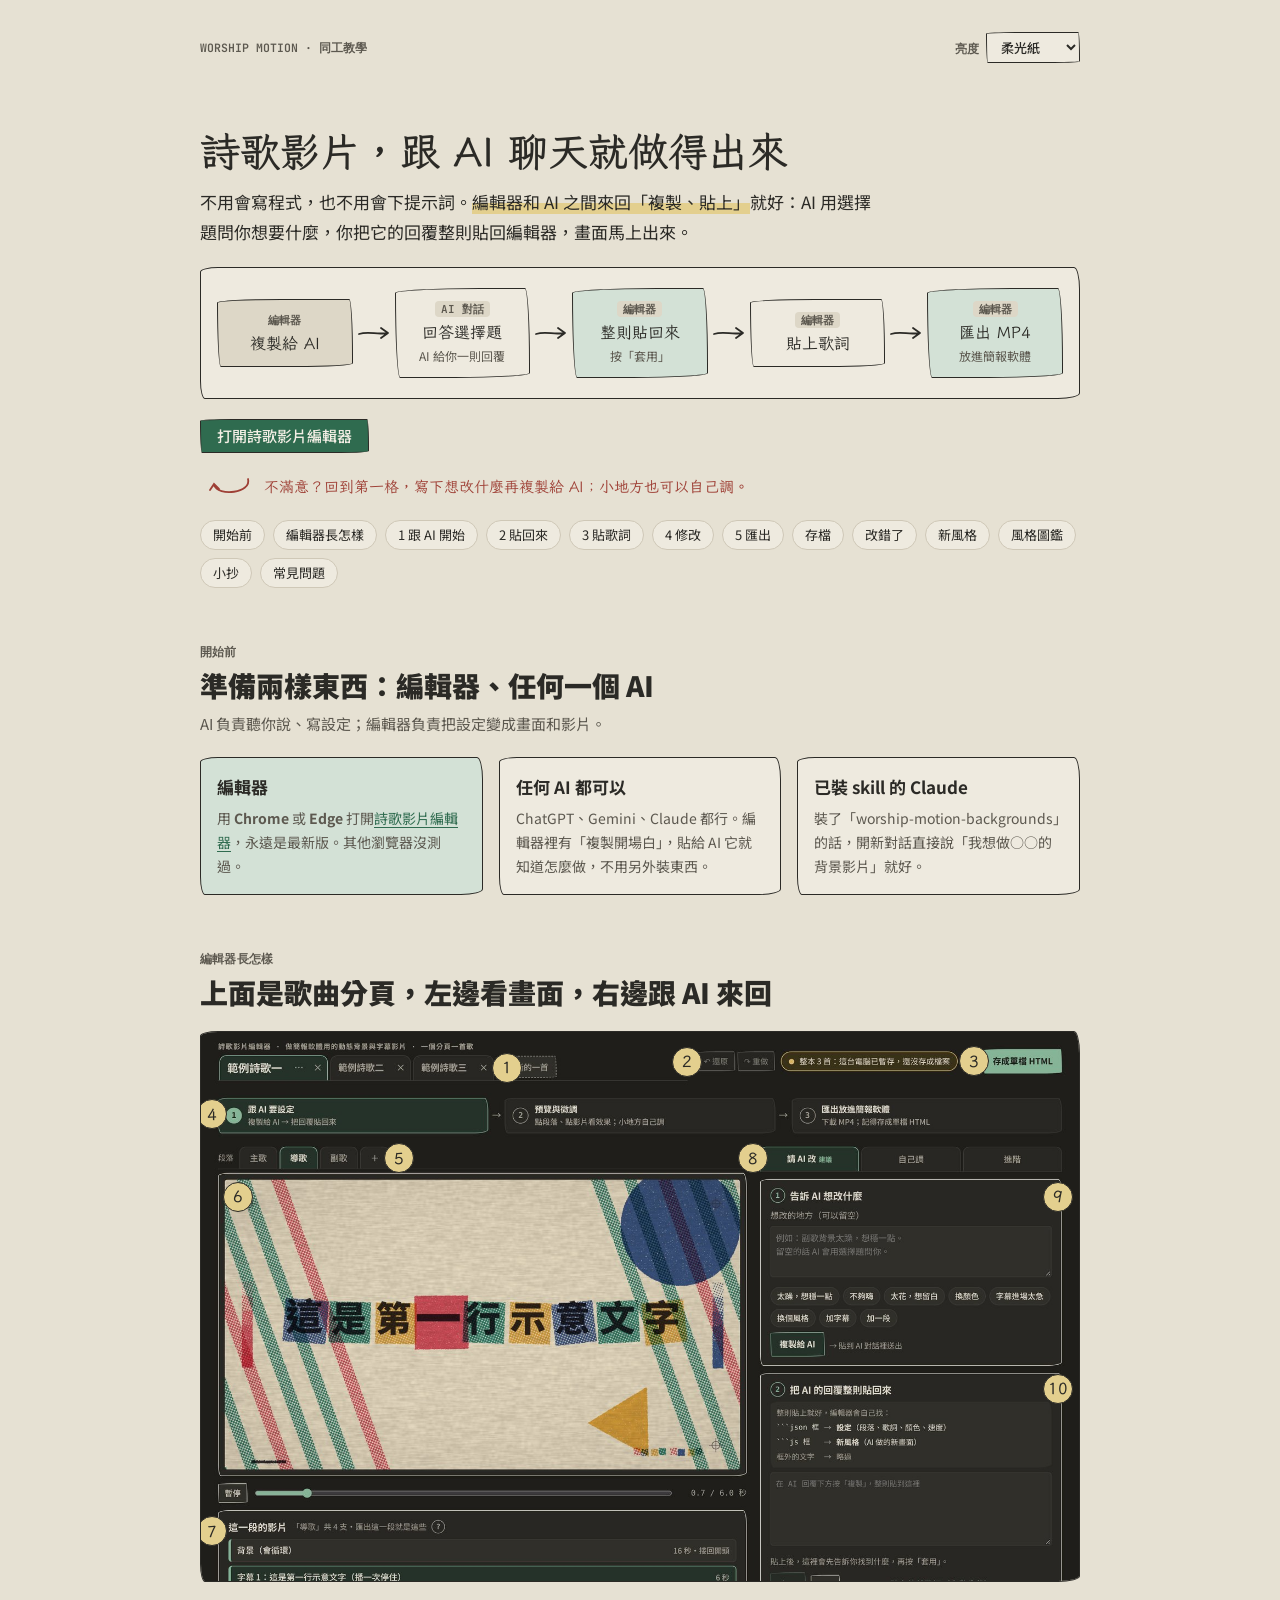
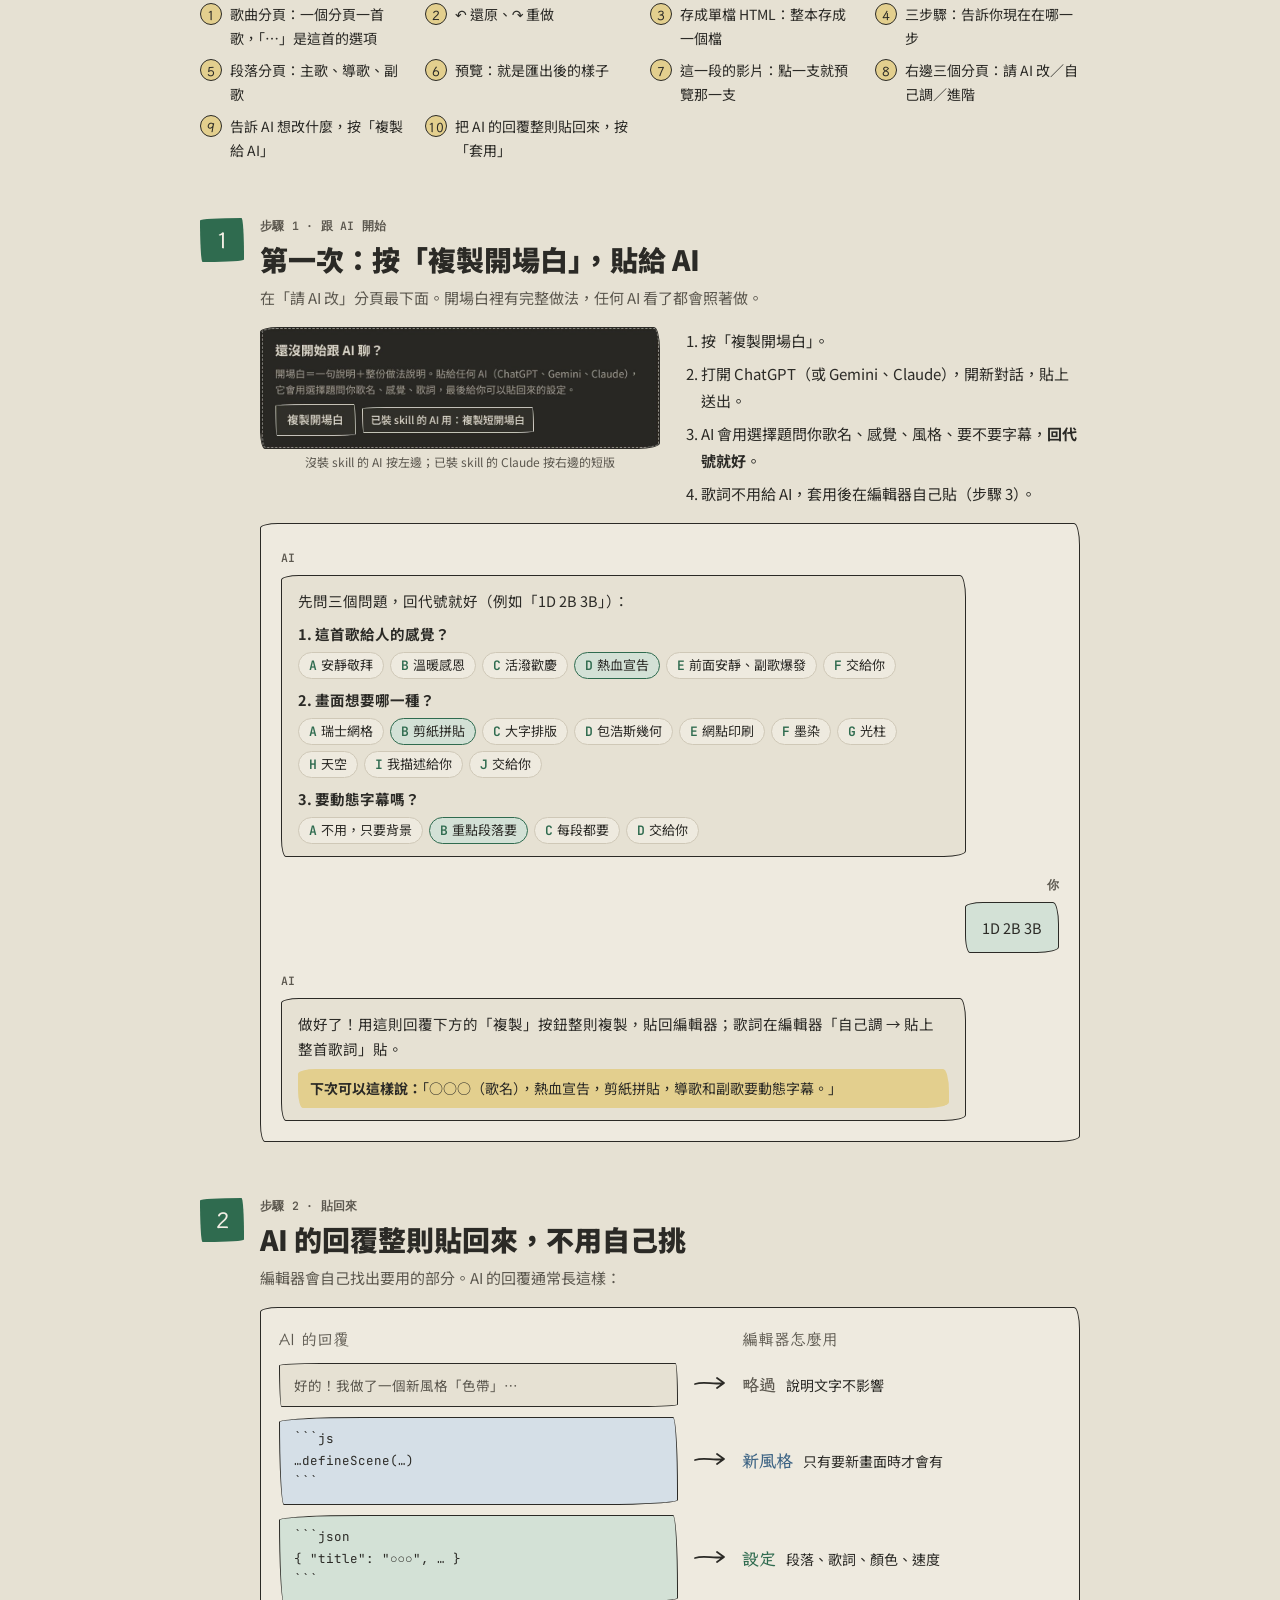
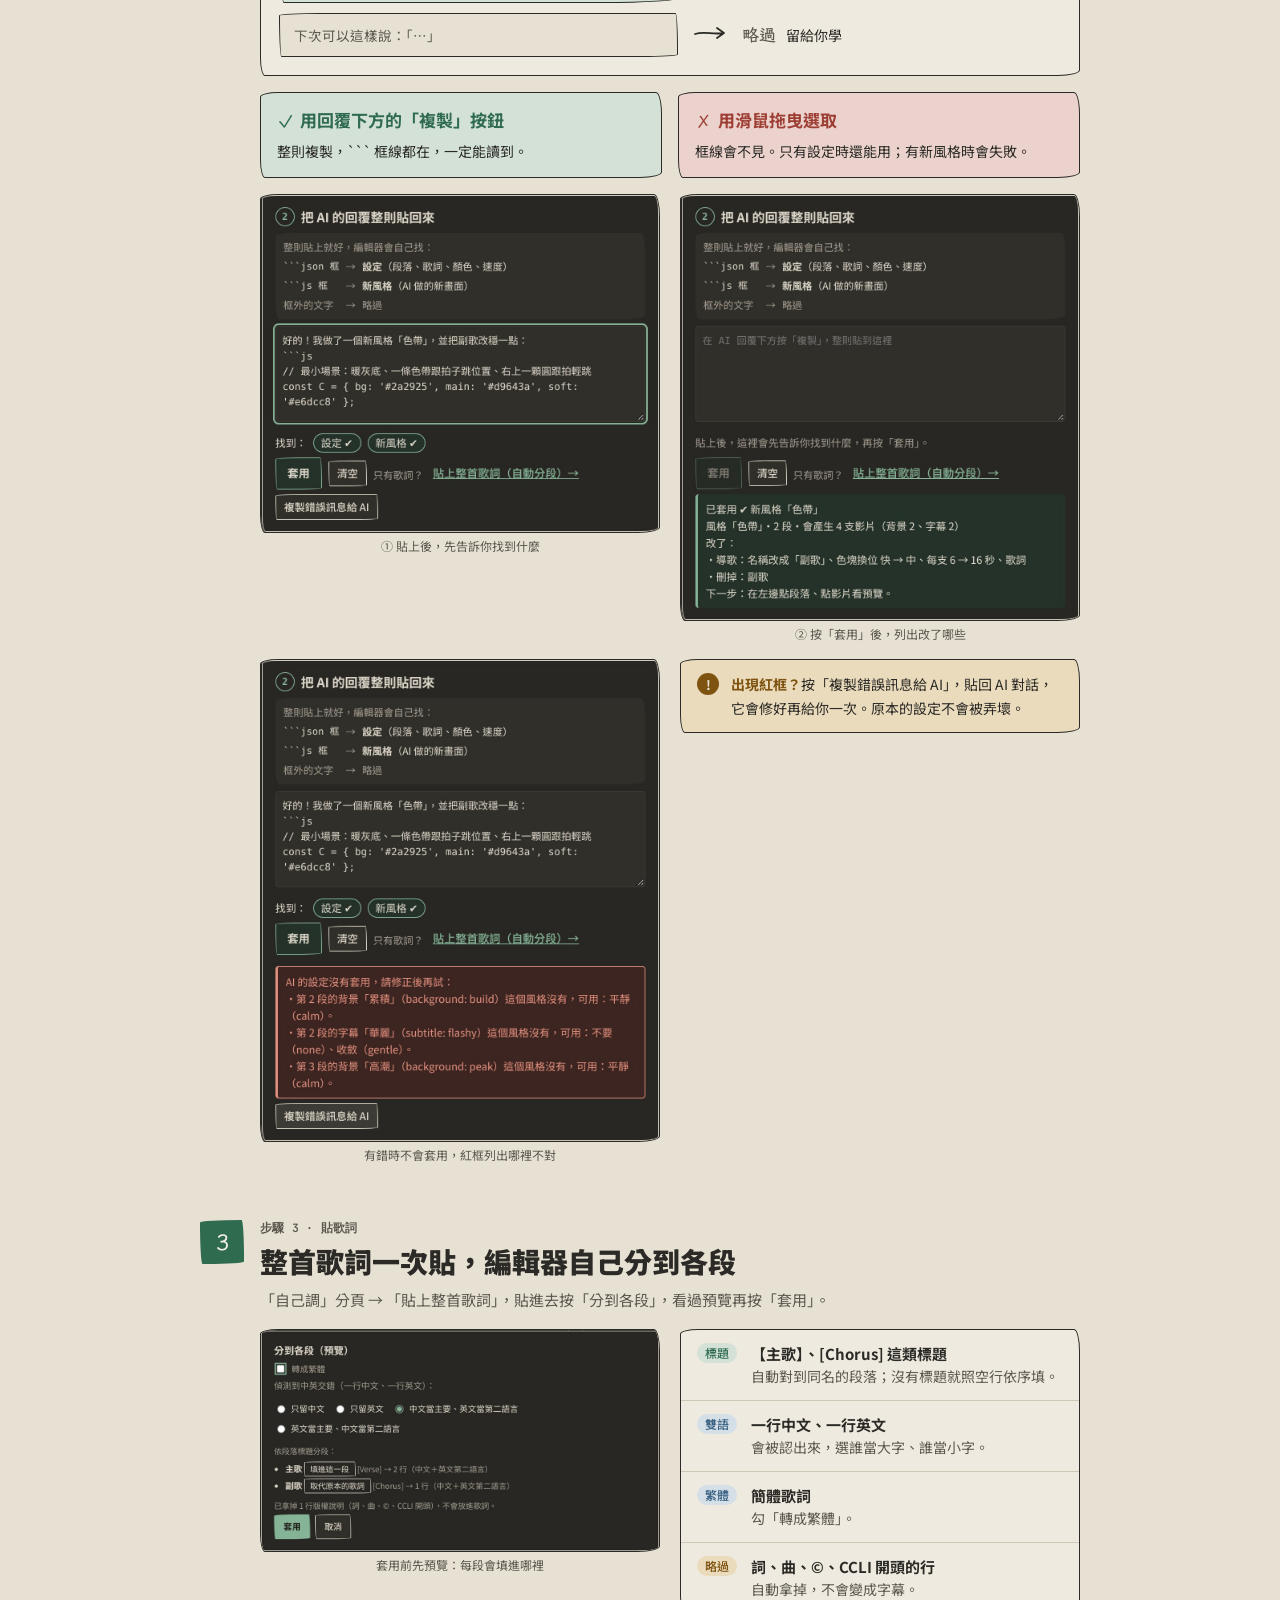
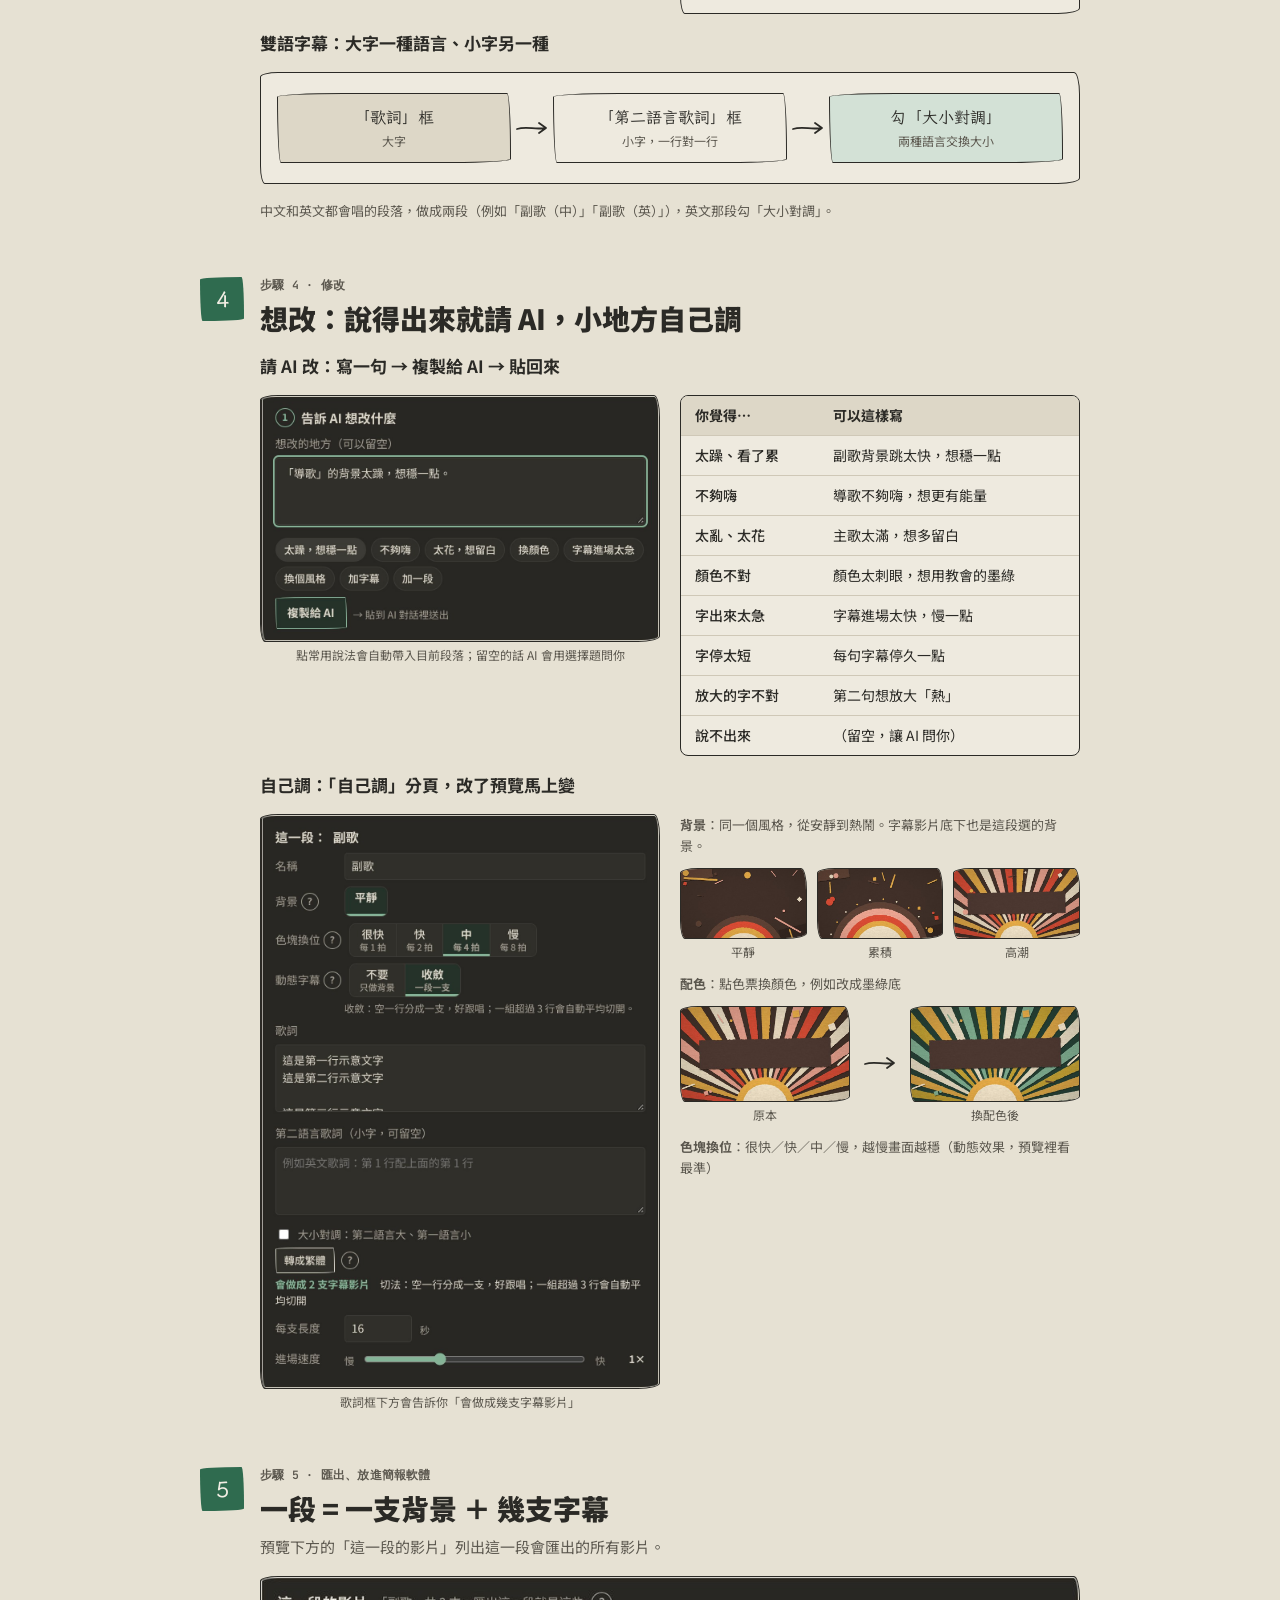
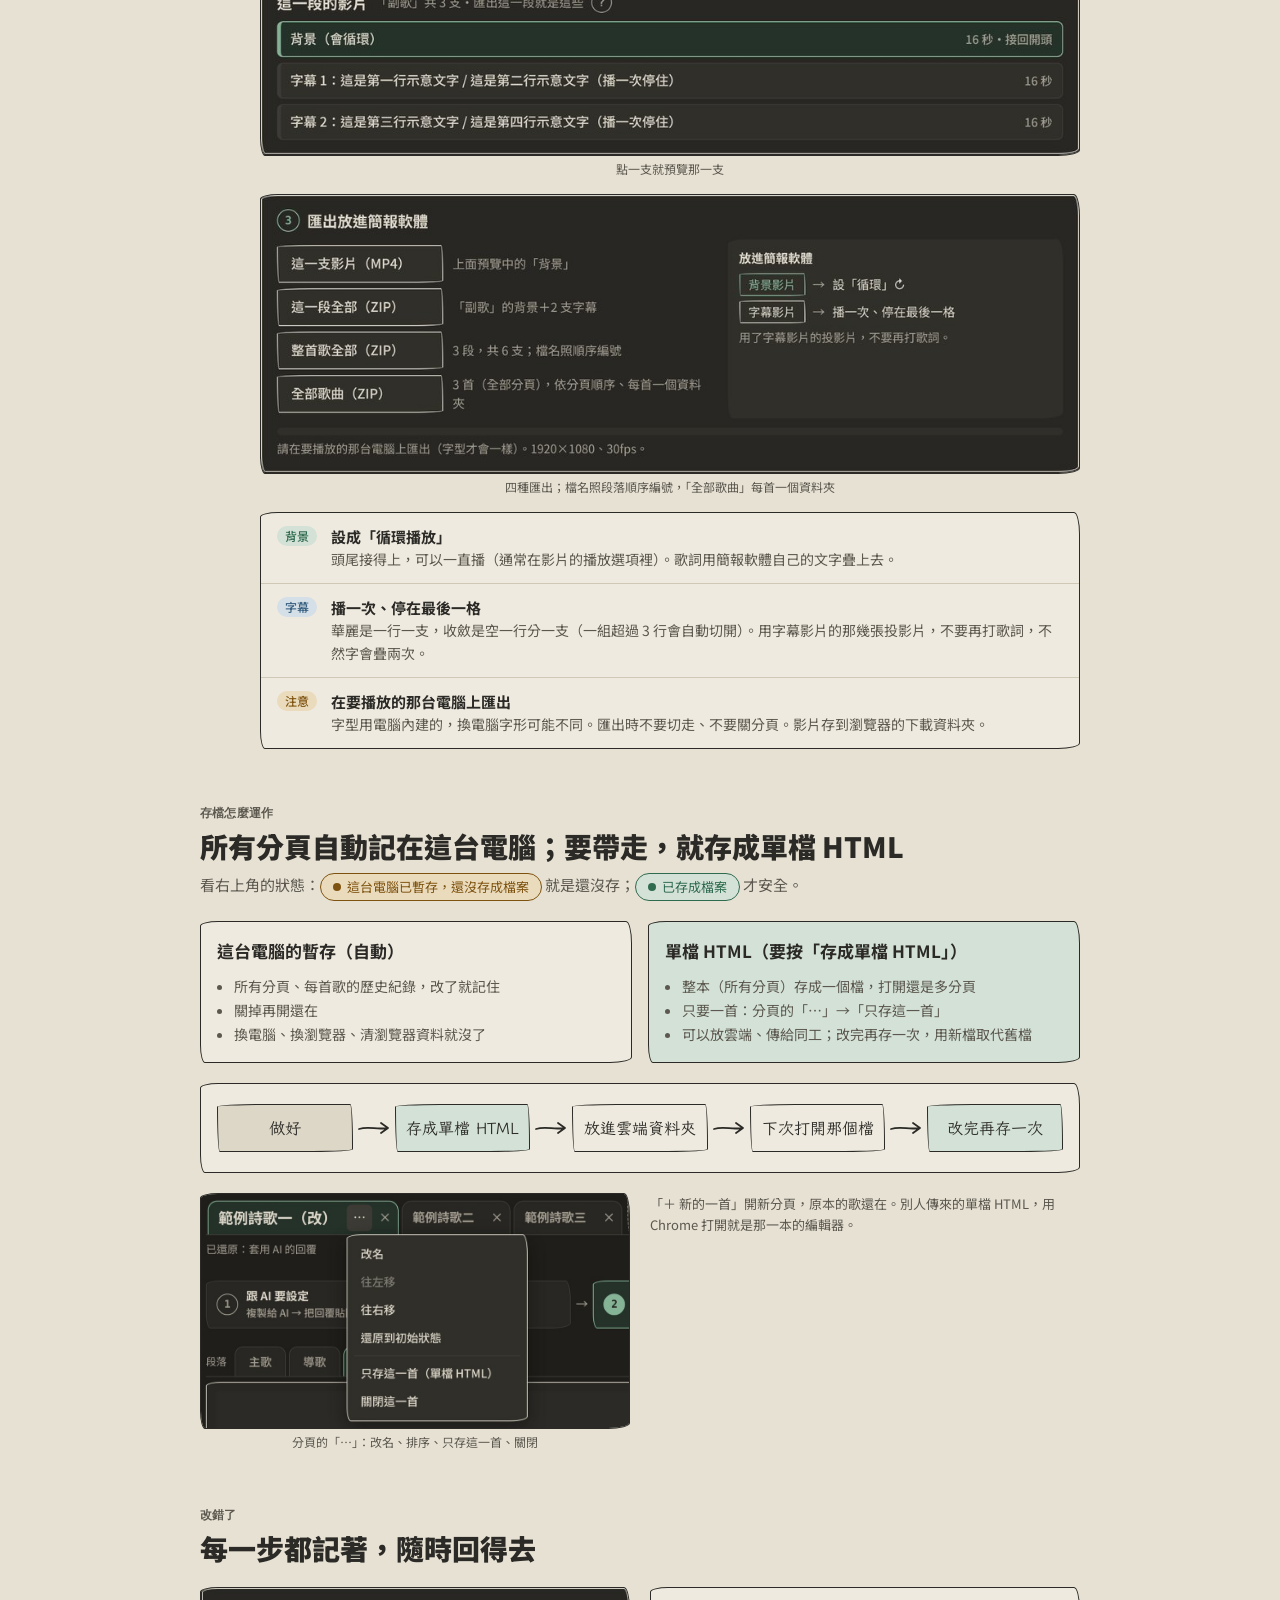
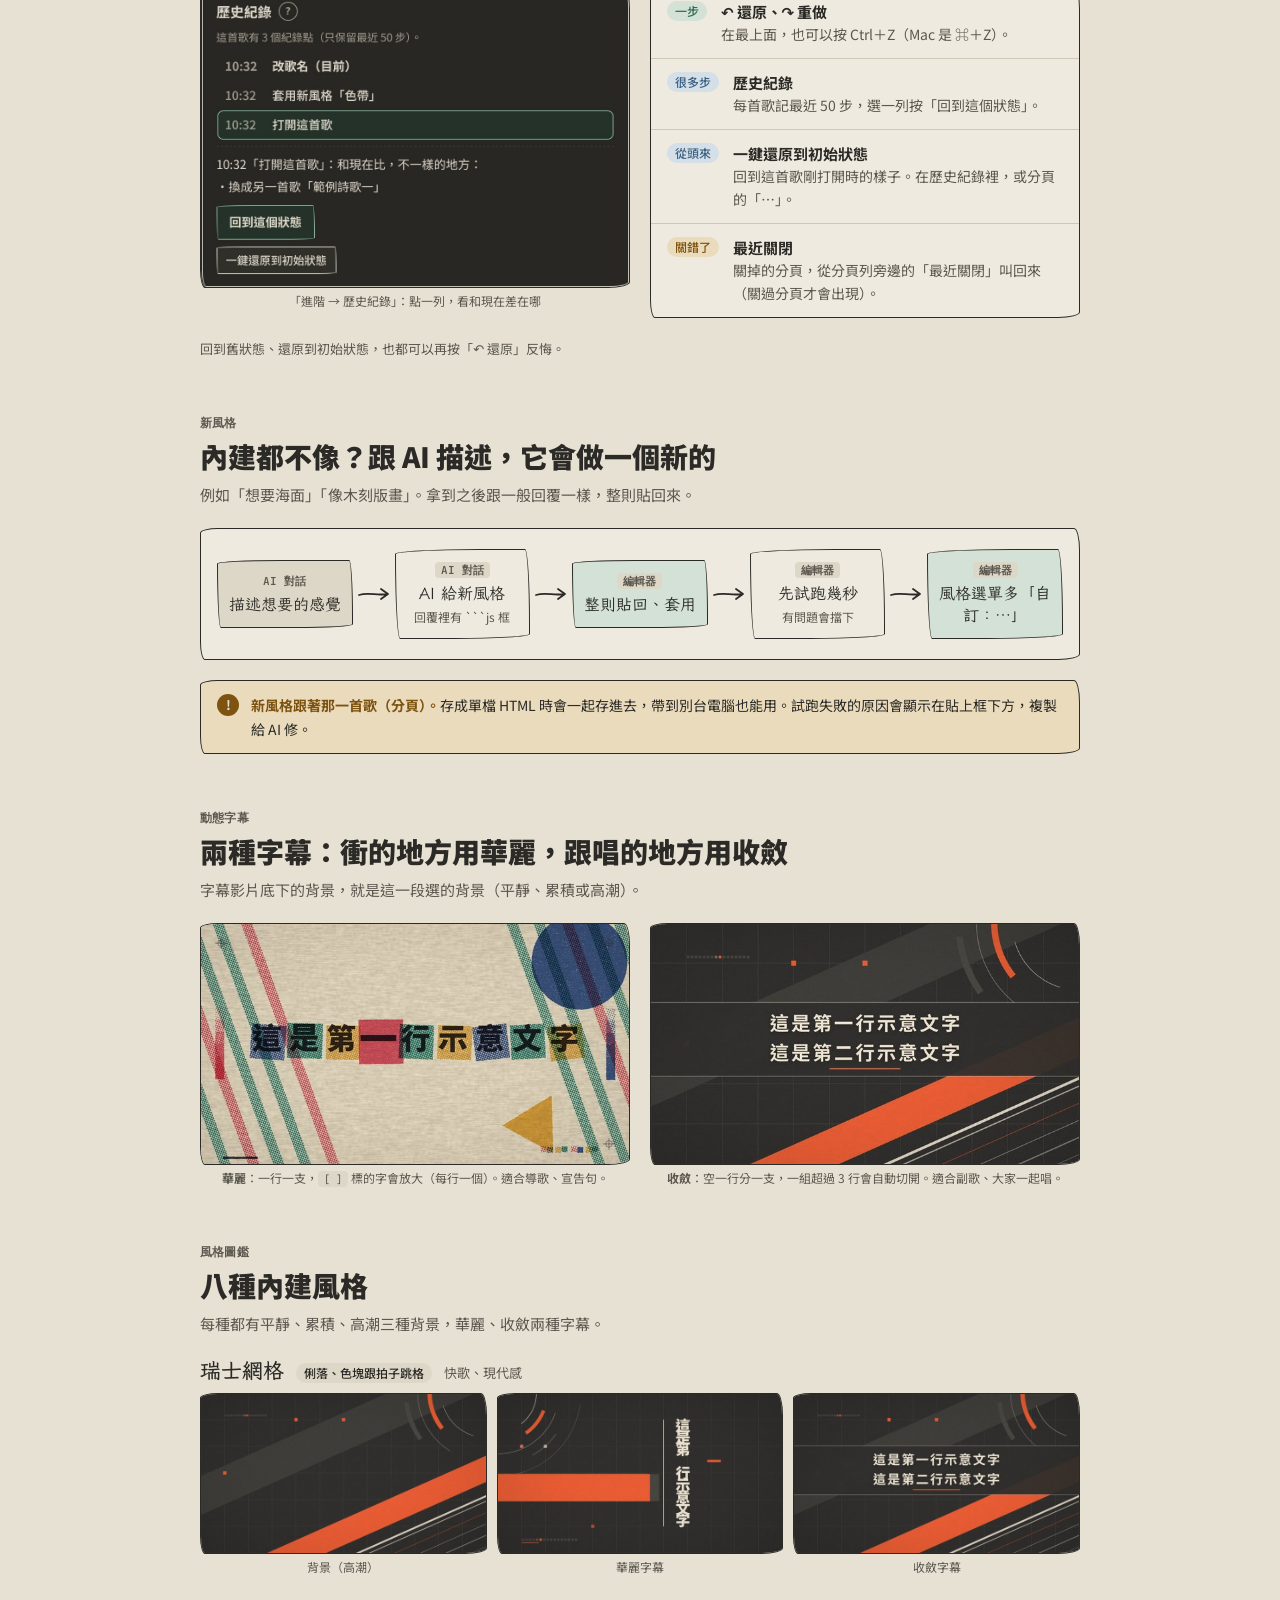
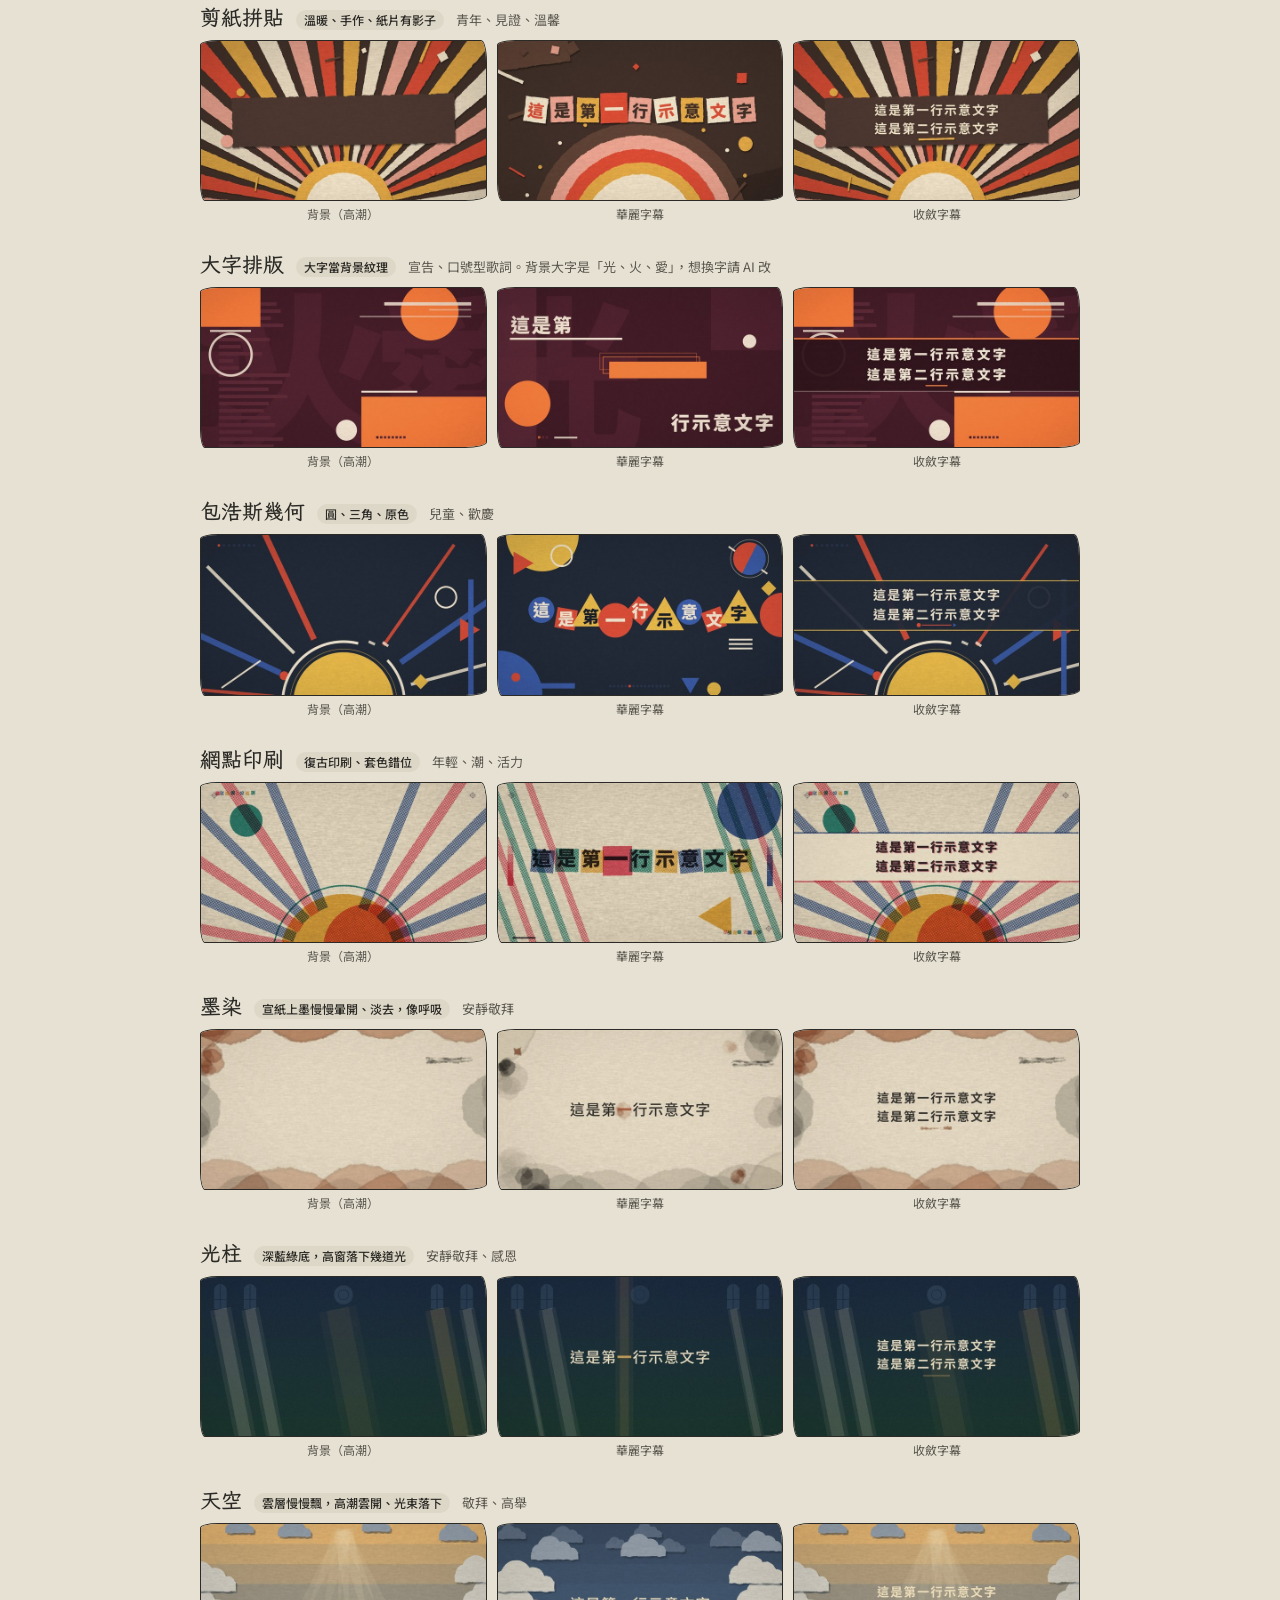
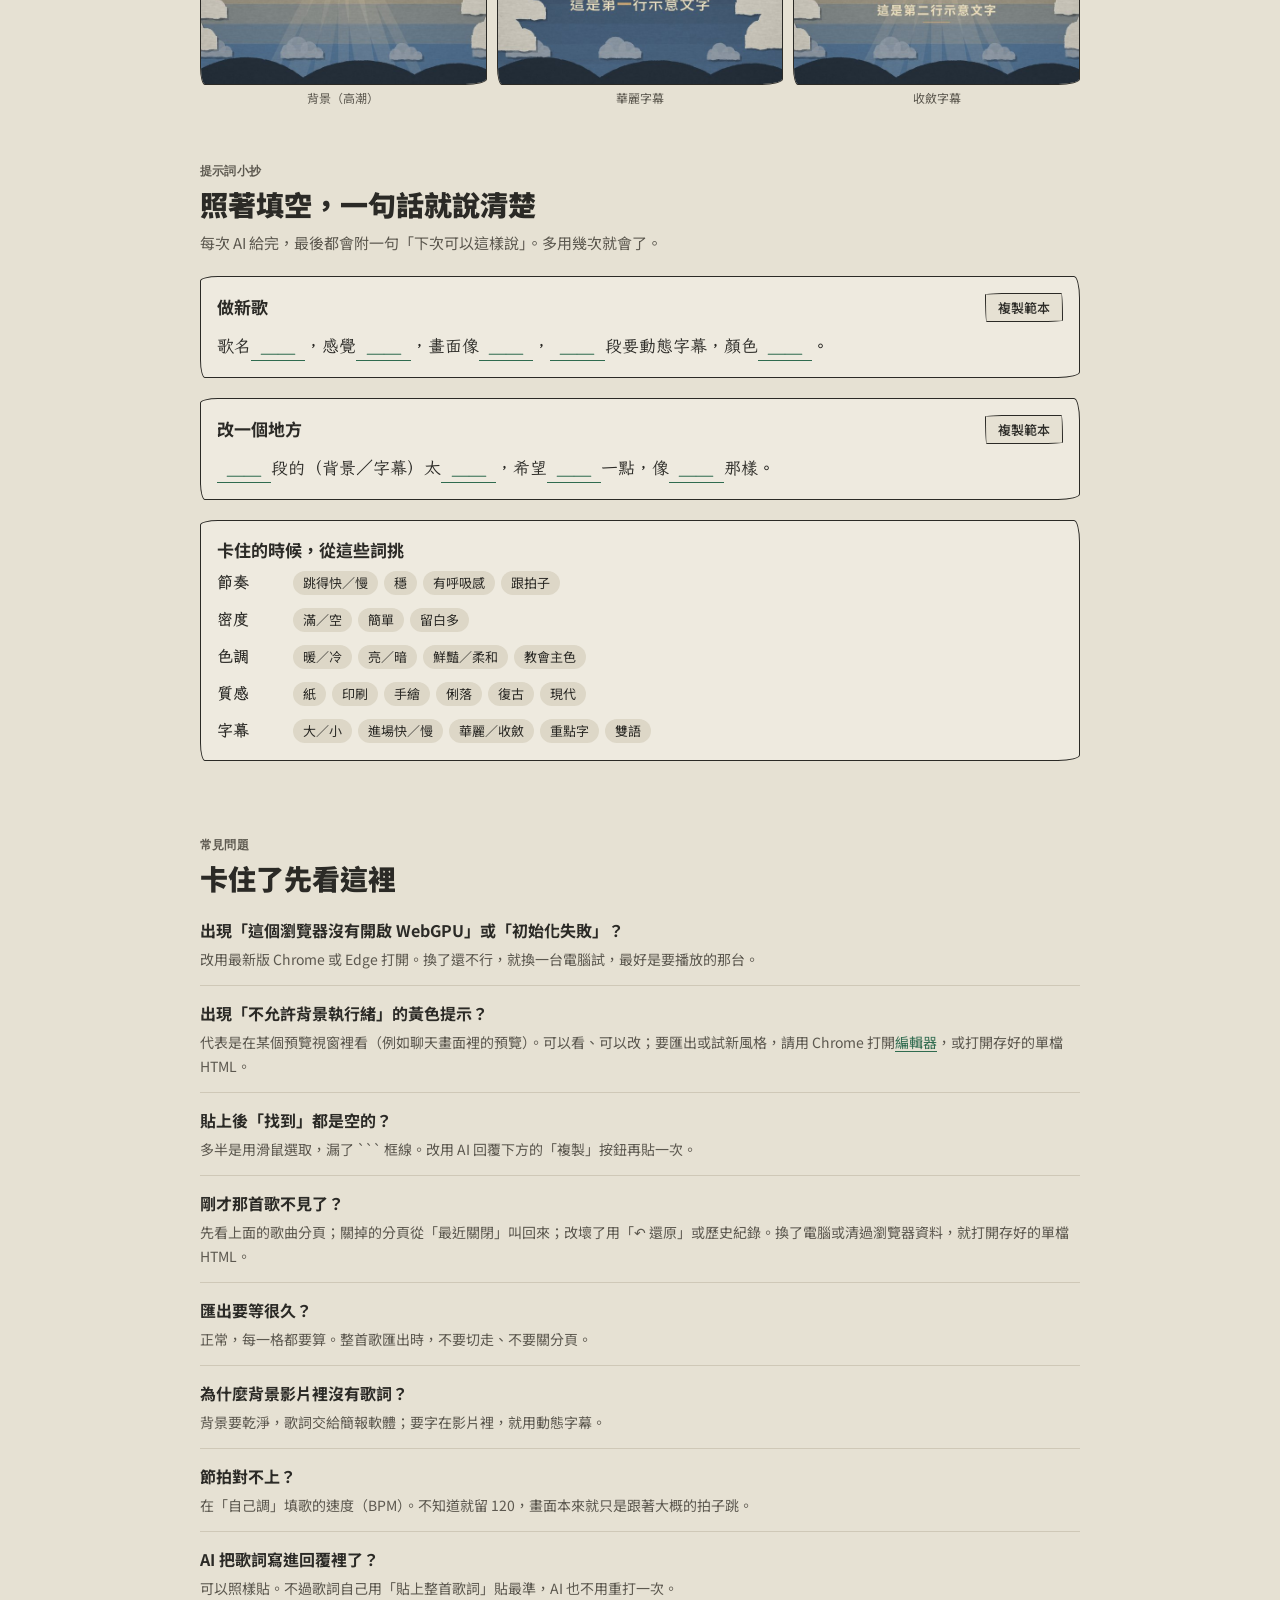
==== guide/index.html @ 7fb5b42f "教學頁搬進 repo（/guide/），對齊目前的編輯器 - 新增：歌曲分頁、貼上整首歌詞與雙語、改錯了（還原、歷史紀錄、初始狀態、最近關閉）、八種風格圖鑑 - 截圖全部用示意文字重拍（tests/s" ====
<!DOCTYPE html>
<html lang="zh-Hant">
<head>
<meta charset="utf-8">
<meta name="viewport" content="width=device-width, initial-scale=1">
<title>詩歌影片教學</title>
<link rel="preconnect" href="https://fonts.googleapis.com">
<link rel="preconnect" href="https://fonts.gstatic.com" crossorigin>
<link href="https://fonts.googleapis.com/css2?family=Noto+Sans+TC:wght@400;500;700;900&family=LXGW+WenKai+TC:wght@400;700&family=JetBrains+Mono:wght@400;600&display=swap" rel="stylesheet">
<script>
  (function () {
    var t = null;
    try { t = localStorage.getItem('nz-theme'); } catch (e) {}
    if (!t) t = matchMedia('(prefers-color-scheme: dark)').matches ? 'night-ink' : 'soft-paper';
    document.documentElement.dataset.nzTheme = t;
  })();
</script>
<link rel="stylesheet" href="style.css">
</head>
<body>
<div class="wrap">

<div class="top">
  <span>WORSHIP MOTION · 同工教學</span>
  <label>亮度
    <select id="theme" aria-label="切換亮度">
      <option value="soft-paper">柔光紙</option>
      <option value="dusk">暮色</option>
      <option value="graphite">石墨</option>
      <option value="night-ink">夜讀暖墨</option>
      <option value="deep-forest">深林</option>
    </select>
  </label>
</div>

<!-- 總覽 -->
<header style="display:grid; gap:20px;">
  <div>
    <h1>詩歌影片，跟 AI 聊天就做得出來</h1>
    <p class="lead">不用會寫程式，也不用會下提示詞。<span class="mark">編輯器和 AI 之間來回「複製、貼上」</span>就好：AI 用選擇題問你想要什麼，你把它的回覆整則貼回編輯器，畫面馬上出來。</p>
  </div>
  <div class="flow wrap2" role="img" aria-label="流程：在編輯器複製給 AI，AI 問你並給回覆，整則貼回編輯器套用，貼上歌詞，匯出放進簡報軟體">
    <div class="node node-start"><span class="where">編輯器</span>複製給 AI</div>
    <svg class="arrow" viewBox="0 0 34 16" aria-hidden="true"><path d="M2 9 C 12 6, 20 10, 30 8 M 24 3 L 31 8 L 24 13"/></svg>
    <div class="node"><span class="where">AI 對話</span>回答選擇題<small>AI 給你一則回覆</small></div>
    <svg class="arrow" viewBox="0 0 34 16" aria-hidden="true"><path d="M2 9 C 12 6, 20 10, 30 8 M 24 3 L 31 8 L 24 13"/></svg>
    <div class="node node-key"><span class="where">編輯器</span>整則貼回來<small>按「套用」</small></div>
    <svg class="arrow" viewBox="0 0 34 16" aria-hidden="true"><path d="M2 9 C 12 6, 20 10, 30 8 M 24 3 L 31 8 L 24 13"/></svg>
    <div class="node"><span class="where">編輯器</span>貼上歌詞</div>
    <svg class="arrow" viewBox="0 0 34 16" aria-hidden="true"><path d="M2 9 C 12 6, 20 10, 30 8 M 24 3 L 31 8 L 24 13"/></svg>
    <div class="node node-end"><span class="where">編輯器</span>匯出 MP4<small>放進簡報軟體</small></div>
  </div>
  <p><a class="btnlike primary" style="text-decoration:none; font-size:15px; padding:6px 16px;" href="../">打開詩歌影片編輯器</a></p>
  <div class="loop"><svg viewBox="0 0 46 24" aria-hidden="true"><path d="M40 4 C 44 18, 10 22, 6 10 M 2 15 L 6 9 L 11 14"/></svg>不滿意？回到第一格，寫下想改什麼再複製給 AI；小地方也可以自己調。</div>
  <nav class="toc" aria-label="目錄">
    <a href="#prepare">開始前</a><a href="#tour">編輯器長怎樣</a><a href="#step1">1 跟 AI 開始</a><a href="#step2">2 貼回來</a><a href="#step3">3 貼歌詞</a><a href="#step4">4 修改</a><a href="#step5">5 匯出</a><a href="#saving">存檔</a><a href="#undo">改錯了</a><a href="#newstyle">新風格</a><a href="#styles">風格圖鑑</a><a href="#cheatsheet">小抄</a><a href="#faq">常見問題</a>
  </nav>
</header>

<!-- 準備 -->
<section id="prepare">
  <div class="sec-head">
    <span class="eyebrow">開始前</span>
    <h2>準備兩樣東西：編輯器、任何一個 AI</h2>
    <p>AI 負責聽你說、寫設定；編輯器負責把設定變成畫面和影片。</p>
  </div>
  <div class="cards">
    <div class="card card-key"><h3>編輯器</h3><p>用 <b>Chrome</b> 或 <b>Edge</b> 打開<a href="../">詩歌影片編輯器</a>，永遠是最新版。其他瀏覽器沒測過。</p></div>
    <div class="card"><h3>任何 AI 都可以</h3><p>ChatGPT、Gemini、Claude 都行。編輯器裡有「複製開場白」，貼給 AI 它就知道怎麼做，不用另外裝東西。</p></div>
    <div class="card"><h3>已裝 skill 的 Claude</h3><p>裝了「worship-motion-backgrounds」的話，開新對話直接說「我想做○○的背景影片」就好。</p></div>
  </div>
</section>

<!-- 編輯器導覽 -->
<section id="tour">
  <div class="sec-head">
    <span class="eyebrow">編輯器長怎樣</span>
    <h2>上面是歌曲分頁，左邊看畫面，右邊跟 AI 來回</h2>
  </div>
  <div class="shot">
    <img src="img/editor.jpg" alt="詩歌影片編輯器：最上面歌曲分頁、還原重做、存檔；左邊段落分頁、預覽、影片清單；右邊請 AI 改、自己調、進階三個分頁">
    <span class="pin" style="left:34.8%; top:6.5%;">1</span>
    <span class="pin" style="left:55.3%; top:5.4%;">2</span>
    <span class="pin" style="left:88.0%; top:5.3%;">3</span>
    <span class="pin" style="left:1.2%; top:15.0%;">4</span>
    <span class="pin" style="left:22.6%; top:23.0%;">5</span>
    <span class="pin" style="left:4.2%; top:30.0%;">6</span>
    <span class="pin" style="left:1.2%; top:91.0%;">7</span>
    <span class="pin" style="left:62.9%; top:23.0%;">8</span>
    <span class="pin" style="left:97.6%; top:30.0%;">9</span>
    <span class="pin" style="left:97.6%; top:65.0%;">10</span>
  </div>
  <div class="legend">
    <div><b>1</b><span>歌曲分頁：一個分頁一首歌，「⋯」是這首的選項</span></div>
    <div><b>2</b><span>↶ 還原、↷ 重做</span></div>
    <div><b>3</b><span>存成單檔 HTML：整本存成一個檔</span></div>
    <div><b>4</b><span>三步驟：告訴你現在在哪一步</span></div>
    <div><b>5</b><span>段落分頁：主歌、導歌、副歌</span></div>
    <div><b>6</b><span>預覽：就是匯出後的樣子</span></div>
    <div><b>7</b><span>這一段的影片：點一支就預覽那一支</span></div>
    <div><b>8</b><span>右邊三個分頁：請 AI 改／自己調／進階</span></div>
    <div><b>9</b><span>告訴 AI 想改什麼，按「複製給 AI」</span></div>
    <div><b>10</b><span>把 AI 的回覆整則貼回來，按「套用」</span></div>
  </div>
</section>

<!-- 步驟 1 -->
<section id="step1">
  <div class="step">
    <div class="num" aria-hidden="true">1</div>
    <div class="step-body">
      <div class="sec-head">
        <span class="eyebrow">步驟 1 · 跟 AI 開始</span>
        <h2>第一次：按「複製開場白」，貼給 AI</h2>
        <p>在「請 AI 改」分頁最下面。開場白裡有完整做法，任何 AI 看了都會照著做。</p>
      </div>
      <div class="two">
        <figure class="plain"><img src="img/open.jpg" alt="編輯器的「還沒開始跟 AI 聊？」卡片，有複製開場白按鈕"><figcaption>沒裝 skill 的 AI 按左邊；已裝 skill 的 Claude 按右邊的短版</figcaption></figure>
        <ol class="plain">
          <li>按「複製開場白」。</li>
          <li>打開 ChatGPT（或 Gemini、Claude），開新對話，貼上送出。</li>
          <li>AI 會用選擇題問你歌名、感覺、風格、要不要字幕，<b>回代號就好</b>。</li>
          <li>歌詞不用給 AI，套用後在編輯器自己貼（步驟 3）。</li>
        </ol>
      </div>
      <div class="chat" aria-label="對話示範">
        <div class="msg ai"><span class="who">AI</span><div class="bubble">
          先問三個問題，回代號就好（例如「1D 2B 3B」）：
          <div class="q"><b>1. 這首歌給人的感覺？</b>
            <div class="opts"><span class="opt"><i>A</i>安靜敬拜</span><span class="opt"><i>B</i>溫暖感恩</span><span class="opt"><i>C</i>活潑歡慶</span><span class="opt pick"><i>D</i>熱血宣告</span><span class="opt"><i>E</i>前面安靜、副歌爆發</span><span class="opt"><i>F</i>交給你</span></div>
          </div>
          <div class="q"><b>2. 畫面想要哪一種？</b>
            <div class="opts"><span class="opt"><i>A</i>瑞士網格</span><span class="opt pick"><i>B</i>剪紙拼貼</span><span class="opt"><i>C</i>大字排版</span><span class="opt"><i>D</i>包浩斯幾何</span><span class="opt"><i>E</i>網點印刷</span><span class="opt"><i>F</i>墨染</span><span class="opt"><i>G</i>光柱</span><span class="opt"><i>H</i>天空</span><span class="opt"><i>I</i>我描述給你</span><span class="opt"><i>J</i>交給你</span></div>
          </div>
          <div class="q"><b>3. 要動態字幕嗎？</b>
            <div class="opts"><span class="opt"><i>A</i>不用，只要背景</span><span class="opt pick"><i>B</i>重點段落要</span><span class="opt"><i>C</i>每段都要</span><span class="opt"><i>D</i>交給你</span></div>
          </div>
        </div></div>
        <div class="msg me"><span class="who">你</span><div class="bubble">1D 2B 3B</div></div>
        <div class="msg ai"><span class="who">AI</span><div class="bubble">做好了！用這則回覆下方的「複製」按鈕整則複製，貼回編輯器；歌詞在編輯器「自己調 → 貼上整首歌詞」貼。
          <div class="tip"><b>下次可以這樣說：</b>「○○○（歌名），熱血宣告，剪紙拼貼，導歌和副歌要動態字幕。」</div>
        </div></div>
      </div>
    </div>
  </div>
</section>

<!-- 步驟 2 -->
<section id="step2">
  <div class="step">
    <div class="num" aria-hidden="true">2</div>
    <div class="step-body">
      <div class="sec-head">
        <span class="eyebrow">步驟 2 · 貼回來</span>
        <h2>AI 的回覆整則貼回來，不用自己挑</h2>
        <p>編輯器會自己找出要用的部分。AI 的回覆通常長這樣：</p>
      </div>
      <div class="anat" role="img" aria-label="AI 回覆的各部分：說明文字略過；js 程式碼框變成新風格；json 程式碼框變成設定；下次可以這樣說略過">
        <span class="anat-head">AI 的回覆</span><span class="anat-head"></span><span class="anat-head">編輯器怎麼用</span>
        <div class="seg seg-text">好的！我做了一個新風格「色帶」…</div>
        <div class="to"><svg viewBox="0 0 34 16" aria-hidden="true"><path d="M2 9 C 12 6, 20 10, 30 8 M 24 3 L 31 8 L 24 13"/></svg></div>
        <div class="res res-skip"><b>略過</b><span>說明文字不影響</span></div>
        <div class="seg seg-js">```js<br>…defineScene(…)<br>```</div>
        <div class="to"><svg viewBox="0 0 34 16" aria-hidden="true"><path d="M2 9 C 12 6, 20 10, 30 8 M 24 3 L 31 8 L 24 13"/></svg></div>
        <div class="res res-js"><b>新風格</b><span>只有要新畫面時才會有</span></div>
        <div class="seg seg-json">```json<br>{ "title": "○○○", … }<br>```</div>
        <div class="to"><svg viewBox="0 0 34 16" aria-hidden="true"><path d="M2 9 C 12 6, 20 10, 30 8 M 24 3 L 31 8 L 24 13"/></svg></div>
        <div class="res res-json"><b>設定</b><span>段落、歌詞、顏色、速度</span></div>
        <div class="seg seg-text">下次可以這樣說：「…」</div>
        <div class="to"><svg viewBox="0 0 34 16" aria-hidden="true"><path d="M2 9 C 12 6, 20 10, 30 8 M 24 3 L 31 8 L 24 13"/></svg></div>
        <div class="res res-skip"><b>略過</b><span>留給你學</span></div>
      </div>
      <div class="dodont">
        <div class="do"><h3><span class="mark-ok">✓</span>用回覆下方的「複製」按鈕</h3><span>整則複製，``` 框線都在，一定能讀到。</span></div>
        <div class="dont"><h3><span class="mark-no">✗</span>用滑鼠拖曳選取</h3><span>框線會不見。只有設定時還能用；有新風格時會失敗。</span></div>
      </div>
      <div class="two">
        <figure class="plain"><img src="img/paste_detect.jpg" alt="貼上後顯示「找到：設定 ✔ 新風格 ✔」"><figcaption>① 貼上後，先告訴你找到什麼</figcaption></figure>
        <figure class="plain"><img src="img/paste_applied.jpg" alt="按套用後列出改了哪些"><figcaption>② 按「套用」後，列出改了哪些</figcaption></figure>
      </div>
      <div class="two">
        <figure class="plain"><img src="img/paste_error.jpg" alt="有錯時，紅框列出哪一段哪一欄不對，下面有「複製錯誤訊息給 AI」"><figcaption>有錯時不會套用，紅框列出哪裡不對</figcaption></figure>
        <div class="callout"><span class="callout-icon">!</span><div><b>出現紅框？</b>按「複製錯誤訊息給 AI」，貼回 AI 對話，它會修好再給你一次。原本的設定不會被弄壞。</div></div>
      </div>
    </div>
  </div>
</section>

<!-- 步驟 3 -->
<section id="step3">
  <div class="step">
    <div class="num" aria-hidden="true">3</div>
    <div class="step-body">
      <div class="sec-head">
        <span class="eyebrow">步驟 3 · 貼歌詞</span>
        <h2>整首歌詞一次貼，編輯器自己分到各段</h2>
        <p>「自己調」分頁 → 「貼上整首歌詞」，貼進去按「分到各段」，看過預覽再按「套用」。</p>
      </div>
      <div class="two">
        <figure class="plain"><img src="img/lyrics.jpg" alt="分到各段的預覽：轉成繁體、中英交錯怎麼放、每段填進哪裡、拿掉版權行"><figcaption>套用前先預覽：每段會填進哪裡</figcaption></figure>
        <div class="list">
          <div class="row"><span class="badge badge-ok">標題</span><div><b>【主歌】、[Chorus] 這類標題</b><span class="muted">自動對到同名的段落；沒有標題就照空行依序填。</span></div></div>
          <div class="row"><span class="badge badge-info">雙語</span><div><b>一行中文、一行英文</b><span class="muted">會被認出來，選誰當大字、誰當小字。</span></div></div>
          <div class="row"><span class="badge badge-info">繁體</span><div><b>簡體歌詞</b><span class="muted">勾「轉成繁體」。</span></div></div>
          <div class="row"><span class="badge badge-warn">略過</span><div><b>詞、曲、©、CCLI 開頭的行</b><span class="muted">自動拿掉，不會變成字幕。</span></div></div>
        </div>
      </div>
      <h3>雙語字幕：大字一種語言、小字另一種</h3>
      <div class="flow" role="img" aria-label="雙語：歌詞框放大字，第二語言歌詞放小字，勾大小對調就交換">
        <div class="node node-start">「歌詞」框<small>大字</small></div><svg class="arrow" viewBox="0 0 34 16" aria-hidden="true"><path d="M2 9 C 12 6, 20 10, 30 8 M 24 3 L 31 8 L 24 13"/></svg>
        <div class="node">「第二語言歌詞」框<small>小字，一行對一行</small></div><svg class="arrow" viewBox="0 0 34 16" aria-hidden="true"><path d="M2 9 C 12 6, 20 10, 30 8 M 24 3 L 31 8 L 24 13"/></svg>
        <div class="node node-key">勾「大小對調」<small>兩種語言交換大小</small></div>
      </div>
      <p class="small muted">中文和英文都會唱的段落，做成兩段（例如「副歌（中）」「副歌（英）」），英文那段勾「大小對調」。</p>
    </div>
  </div>
</section>

<!-- 步驟 4 -->
<section id="step4">
  <div class="step">
    <div class="num" aria-hidden="true">4</div>
    <div class="step-body">
      <div class="sec-head">
        <span class="eyebrow">步驟 4 · 修改</span>
        <h2>想改：說得出來就請 AI，小地方自己調</h2>
      </div>
      <h3>請 AI 改：寫一句 → 複製給 AI → 貼回來</h3>
      <div class="two">
        <figure class="plain"><img src="img/ask.jpg" alt="「告訴 AI 想改什麼」卡片：輸入框、常用說法按鈕、複製給 AI"><figcaption>點常用說法會自動帶入目前段落；留空的話 AI 會用選擇題問你</figcaption></figure>
        <div class="tablebox">
          <table>
            <thead><tr><th>你覺得…</th><th>可以這樣寫</th></tr></thead>
            <tbody>
              <tr><td>太躁、看了累</td><td>副歌背景跳太快，想穩一點</td></tr>
              <tr><td>不夠嗨</td><td>導歌不夠嗨，想更有能量</td></tr>
              <tr><td>太亂、太花</td><td>主歌太滿，想多留白</td></tr>
              <tr><td>顏色不對</td><td>顏色太刺眼，想用教會的墨綠</td></tr>
              <tr><td>字出來太急</td><td>字幕進場太快，慢一點</td></tr>
              <tr><td>字停太短</td><td>每句字幕停久一點</td></tr>
              <tr><td>放大的字不對</td><td>第二句想放大「熱」</td></tr>
              <tr><td>說不出來</td><td>（留空，讓 AI 問你）</td></tr>
            </tbody>
          </table>
        </div>
      </div>
      <h3>自己調：「自己調」分頁，改了預覽馬上變</h3>
      <div class="two">
        <figure class="plain"><img src="img/self_section.jpg" alt="「自己調」分頁的「這一段」：背景、色塊換位、動態字幕、歌詞、第二語言歌詞、每支長度、進場速度"><figcaption>歌詞框下方會告訴你「會做成幾支字幕影片」</figcaption></figure>
        <div style="display:grid; gap:12px;">
          <p class="small muted"><b>背景</b>：同一個風格，從安靜到熱鬧。字幕影片底下也是這段選的背景。</p>
          <div class="strip">
            <figure><img src="img/bg_calm.jpg" alt="平靜"><figcaption>平靜</figcaption></figure>
            <figure><img src="img/bg_build.jpg" alt="累積"><figcaption>累積</figcaption></figure>
            <figure><img src="img/bg_peak.jpg" alt="高潮"><figcaption>高潮</figcaption></figure>
          </div>
          <p class="small muted"><b>配色</b>：點色票換顏色，例如改成墨綠底</p>
          <div class="ba">
            <figure><img src="img/pal_before.jpg" alt="剪紙拼貼原本配色"><figcaption>原本</figcaption></figure>
            <div class="to"><svg viewBox="0 0 34 16" aria-hidden="true"><path d="M2 9 C 12 6, 20 10, 30 8 M 24 3 L 31 8 L 24 13"/></svg></div>
            <figure><img src="img/pal_after.jpg" alt="剪紙拼貼換成墨綠底"><figcaption>換配色後</figcaption></figure>
          </div>
          <p class="small muted"><b>色塊換位</b>：很快／快／中／慢，越慢畫面越穩（動態效果，預覽裡看最準）</p>
        </div>
      </div>
    </div>
  </div>
</section>

<!-- 步驟 5 -->
<section id="step5">
  <div class="step">
    <div class="num" aria-hidden="true">5</div>
    <div class="step-body">
      <div class="sec-head">
        <span class="eyebrow">步驟 5 · 匯出、放進簡報軟體</span>
        <h2>一段 = 一支背景 ＋ 幾支字幕</h2>
        <p>預覽下方的「這一段的影片」列出這一段會匯出的所有影片。</p>
      </div>
      <figure class="plain"><img src="img/clips.jpg" alt="這一段的影片：背景（會循環）、字幕 1、字幕 2…（播一次停住）"><figcaption>點一支就預覽那一支</figcaption></figure>
      <figure class="plain"><img src="img/export.jpg" alt="匯出區：這一支影片、這一段全部、整首歌全部、全部歌曲"><figcaption>四種匯出；檔名照段落順序編號，「全部歌曲」每首一個資料夾</figcaption></figure>
      <div class="list">
        <div class="row"><span class="badge badge-ok">背景</span><div><b>設成「循環播放」</b><span class="muted">頭尾接得上，可以一直播（通常在影片的播放選項裡）。歌詞用簡報軟體自己的文字疊上去。</span></div></div>
        <div class="row"><span class="badge badge-info">字幕</span><div><b>播一次、停在最後一格</b><span class="muted">華麗是一行一支，收斂是空一行分一支（一組超過 3 行會自動切開）。用字幕影片的那幾張投影片，不要再打歌詞，不然字會疊兩次。</span></div></div>
        <div class="row"><span class="badge badge-warn">注意</span><div><b>在要播放的那台電腦上匯出</b><span class="muted">字型用電腦內建的，換電腦字形可能不同。匯出時不要切走、不要關分頁。影片存到瀏覽器的下載資料夾。</span></div></div>
      </div>
    </div>
  </div>
</section>

<!-- 存檔 -->
<section id="saving">
  <div class="sec-head">
    <span class="eyebrow">存檔怎麼運作</span>
    <h2>所有分頁自動記在這台電腦；要帶走，就存成單檔 HTML</h2>
    <p>看右上角的狀態：<span class="chipstate chip-warn">這台電腦已暫存，還沒存成檔案</span> 就是還沒存；<span class="chipstate chip-ok">已存成檔案</span> 才安全。</p>
  </div>
  <div class="save">
    <div class="card"><h3>這台電腦的暫存（自動）</h3><ul><li>所有分頁、每首歌的歷史紀錄，改了就記住</li><li>關掉再開還在</li><li>換電腦、換瀏覽器、清瀏覽器資料就沒了</li></ul></div>
    <div class="card card-key"><h3>單檔 HTML（要按「存成單檔 HTML」）</h3><ul><li>整本（所有分頁）存成一個檔，打開還是多分頁</li><li>只要一首：分頁的「⋯」→「只存這一首」</li><li>可以放雲端、傳給同工；改完再存一次，用新檔取代舊檔</li></ul></div>
  </div>
  <div class="flow wrap2" role="img" aria-label="存檔流程：做好，存成單檔 HTML，放進雲端資料夾，下次打開那個檔案，改完再存一次">
    <div class="node node-start">做好</div><svg class="arrow" viewBox="0 0 34 16" aria-hidden="true"><path d="M2 9 C 12 6, 20 10, 30 8 M 24 3 L 31 8 L 24 13"/></svg>
    <div class="node node-key">存成單檔 HTML</div><svg class="arrow" viewBox="0 0 34 16" aria-hidden="true"><path d="M2 9 C 12 6, 20 10, 30 8 M 24 3 L 31 8 L 24 13"/></svg>
    <div class="node">放進雲端資料夾</div><svg class="arrow" viewBox="0 0 34 16" aria-hidden="true"><path d="M2 9 C 12 6, 20 10, 30 8 M 24 3 L 31 8 L 24 13"/></svg>
    <div class="node">下次打開那個檔</div><svg class="arrow" viewBox="0 0 34 16" aria-hidden="true"><path d="M2 9 C 12 6, 20 10, 30 8 M 24 3 L 31 8 L 24 13"/></svg>
    <div class="node node-end">改完再存一次</div>
  </div>
  <div class="two">
    <figure class="plain"><img src="img/songmenu.jpg" alt="分頁的「⋯」選單：改名、往左移、往右移、還原到初始狀態、只存這一首、關閉這一首"><figcaption>分頁的「⋯」：改名、排序、只存這一首、關閉</figcaption></figure>
    <p class="small muted">「＋ 新的一首」開新分頁，原本的歌還在。別人傳來的單檔 HTML，用 Chrome 打開就是那一本的編輯器。</p>
  </div>
</section>

<!-- 改錯了 -->
<section id="undo">
  <div class="sec-head">
    <span class="eyebrow">改錯了</span>
    <h2>每一步都記著，隨時回得去</h2>
  </div>
  <div class="two">
    <figure class="plain"><img src="img/history.jpg" alt="歷史紀錄：每一步一列，點一列看和現在差在哪裡，再按回到這個狀態；下方有一鍵還原到初始狀態"><figcaption>「進階 → 歷史紀錄」：點一列，看和現在差在哪</figcaption></figure>
    <div class="list">
      <div class="row"><span class="badge badge-ok">一步</span><div><b>↶ 還原、↷ 重做</b><span class="muted">在最上面，也可以按 Ctrl＋Z（Mac 是 ⌘＋Z）。</span></div></div>
      <div class="row"><span class="badge badge-info">很多步</span><div><b>歷史紀錄</b><span class="muted">每首歌記最近 50 步，選一列按「回到這個狀態」。</span></div></div>
      <div class="row"><span class="badge badge-info">從頭來</span><div><b>一鍵還原到初始狀態</b><span class="muted">回到這首歌剛打開時的樣子。在歷史紀錄裡，或分頁的「⋯」。</span></div></div>
      <div class="row"><span class="badge badge-warn">關錯了</span><div><b>最近關閉</b><span class="muted">關掉的分頁，從分頁列旁邊的「最近關閉」叫回來（關過分頁才會出現）。</span></div></div>
    </div>
  </div>
  <p class="small muted">回到舊狀態、還原到初始狀態，也都可以再按「↶ 還原」反悔。</p>
</section>

<!-- 新風格 -->
<section id="newstyle">
  <div class="sec-head">
    <span class="eyebrow">新風格</span>
    <h2>內建都不像？跟 AI 描述，它會做一個新的</h2>
    <p>例如「想要海面」「像木刻版畫」。拿到之後跟一般回覆一樣，整則貼回來。</p>
  </div>
  <div class="flow wrap2" role="img" aria-label="新風格流程：描述感覺，AI 給新風格，整則貼回套用，編輯器試跑，風格選單出現自訂">
    <div class="node node-start"><span class="where">AI 對話</span>描述想要的感覺</div><svg class="arrow" viewBox="0 0 34 16" aria-hidden="true"><path d="M2 9 C 12 6, 20 10, 30 8 M 24 3 L 31 8 L 24 13"/></svg>
    <div class="node"><span class="where">AI 對話</span>AI 給新風格<small>回覆裡有 ```js 框</small></div><svg class="arrow" viewBox="0 0 34 16" aria-hidden="true"><path d="M2 9 C 12 6, 20 10, 30 8 M 24 3 L 31 8 L 24 13"/></svg>
    <div class="node node-key"><span class="where">編輯器</span>整則貼回、套用</div><svg class="arrow" viewBox="0 0 34 16" aria-hidden="true"><path d="M2 9 C 12 6, 20 10, 30 8 M 24 3 L 31 8 L 24 13"/></svg>
    <div class="node"><span class="where">編輯器</span>先試跑幾秒<small>有問題會擋下</small></div><svg class="arrow" viewBox="0 0 34 16" aria-hidden="true"><path d="M2 9 C 12 6, 20 10, 30 8 M 24 3 L 31 8 L 24 13"/></svg>
    <div class="node node-end"><span class="where">編輯器</span>風格選單多「自訂：…」</div>
  </div>
  <div class="callout"><span class="callout-icon">!</span><div><b>新風格跟著那一首歌（分頁）。</b>存成單檔 HTML 時會一起存進去，帶到別台電腦也能用。試跑失敗的原因會顯示在貼上框下方，複製給 AI 修。</div></div>
</section>

<!-- 字幕兩種 -->
<section id="subtitles">
  <div class="sec-head">
    <span class="eyebrow">動態字幕</span>
    <h2>兩種字幕：衝的地方用華麗，跟唱的地方用收斂</h2>
    <p>字幕影片底下的背景，就是這一段選的背景（平靜、累積或高潮）。</p>
  </div>
  <div class="two">
    <figure><img src="img/riso_flashy.jpg" alt="華麗字幕：一行一支，關鍵字放大"><figcaption><b>華麗</b>：一行一支，<code>[ ]</code> 標的字會放大（每行一個）。適合導歌、宣告句。</figcaption></figure>
    <figure><img src="img/swiss_gentle.jpg" alt="收斂字幕：一次兩三行"><figcaption><b>收斂</b>：空一行分一支，一組超過 3 行會自動切開。適合副歌、大家一起唱。</figcaption></figure>
  </div>
</section>

<!-- 風格圖鑑 -->
<section id="styles">
  <div class="sec-head">
    <span class="eyebrow">風格圖鑑</span>
    <h2>八種內建風格</h2>
    <p>每種都有平靜、累積、高潮三種背景，華麗、收斂兩種字幕。</p>
  </div>
  <div class="styles">
    <div class="style"><div class="style-head"><h3>瑞士網格</h3><span class="badge">俐落、色塊跟拍子跳格</span><span class="small muted">快歌、現代感</span></div><div class="frames">
<figure><img src="img/swiss_peak.jpg" alt="瑞士網格高潮背景" loading="lazy"><figcaption>背景（高潮）</figcaption></figure>
<figure><img src="img/swiss_flashy.jpg" alt="瑞士網格華麗字幕" loading="lazy"><figcaption>華麗字幕</figcaption></figure>
<figure><img src="img/swiss_gentle.jpg" alt="瑞士網格收斂字幕" loading="lazy"><figcaption>收斂字幕</figcaption></figure></div></div><div class="style"><div class="style-head"><h3>剪紙拼貼</h3><span class="badge">溫暖、手作、紙片有影子</span><span class="small muted">青年、見證、溫馨</span></div><div class="frames">
<figure><img src="img/paper_peak.jpg" alt="剪紙拼貼高潮背景" loading="lazy"><figcaption>背景（高潮）</figcaption></figure>
<figure><img src="img/paper_flashy.jpg" alt="剪紙拼貼華麗字幕" loading="lazy"><figcaption>華麗字幕</figcaption></figure>
<figure><img src="img/paper_gentle.jpg" alt="剪紙拼貼收斂字幕" loading="lazy"><figcaption>收斂字幕</figcaption></figure></div></div><div class="style"><div class="style-head"><h3>大字排版</h3><span class="badge">大字當背景紋理</span><span class="small muted">宣告、口號型歌詞。背景大字是「光、火、愛」，想換字請 AI 改</span></div><div class="frames">
<figure><img src="img/type_peak.jpg" alt="大字排版高潮背景" loading="lazy"><figcaption>背景（高潮）</figcaption></figure>
<figure><img src="img/type_flashy.jpg" alt="大字排版華麗字幕" loading="lazy"><figcaption>華麗字幕</figcaption></figure>
<figure><img src="img/type_gentle.jpg" alt="大字排版收斂字幕" loading="lazy"><figcaption>收斂字幕</figcaption></figure></div></div><div class="style"><div class="style-head"><h3>包浩斯幾何</h3><span class="badge">圓、三角、原色</span><span class="small muted">兒童、歡慶</span></div><div class="frames">
<figure><img src="img/bauhaus_peak.jpg" alt="包浩斯幾何高潮背景" loading="lazy"><figcaption>背景（高潮）</figcaption></figure>
<figure><img src="img/bauhaus_flashy.jpg" alt="包浩斯幾何華麗字幕" loading="lazy"><figcaption>華麗字幕</figcaption></figure>
<figure><img src="img/bauhaus_gentle.jpg" alt="包浩斯幾何收斂字幕" loading="lazy"><figcaption>收斂字幕</figcaption></figure></div></div><div class="style"><div class="style-head"><h3>網點印刷</h3><span class="badge">復古印刷、套色錯位</span><span class="small muted">年輕、潮、活力</span></div><div class="frames">
<figure><img src="img/riso_peak.jpg" alt="網點印刷高潮背景" loading="lazy"><figcaption>背景（高潮）</figcaption></figure>
<figure><img src="img/riso_flashy.jpg" alt="網點印刷華麗字幕" loading="lazy"><figcaption>華麗字幕</figcaption></figure>
<figure><img src="img/riso_gentle.jpg" alt="網點印刷收斂字幕" loading="lazy"><figcaption>收斂字幕</figcaption></figure></div></div><div class="style"><div class="style-head"><h3>墨染</h3><span class="badge">宣紙上墨慢慢暈開、淡去，像呼吸</span><span class="small muted">安靜敬拜</span></div><div class="frames">
<figure><img src="img/ink_peak.jpg" alt="墨染高潮背景" loading="lazy"><figcaption>背景（高潮）</figcaption></figure>
<figure><img src="img/ink_flashy.jpg" alt="墨染華麗字幕" loading="lazy"><figcaption>華麗字幕</figcaption></figure>
<figure><img src="img/ink_gentle.jpg" alt="墨染收斂字幕" loading="lazy"><figcaption>收斂字幕</figcaption></figure></div></div><div class="style"><div class="style-head"><h3>光柱</h3><span class="badge">深藍綠底，高窗落下幾道光</span><span class="small muted">安靜敬拜、感恩</span></div><div class="frames">
<figure><img src="img/nave_peak.jpg" alt="光柱高潮背景" loading="lazy"><figcaption>背景（高潮）</figcaption></figure>
<figure><img src="img/nave_flashy.jpg" alt="光柱華麗字幕" loading="lazy"><figcaption>華麗字幕</figcaption></figure>
<figure><img src="img/nave_gentle.jpg" alt="光柱收斂字幕" loading="lazy"><figcaption>收斂字幕</figcaption></figure></div></div><div class="style"><div class="style-head"><h3>天空</h3><span class="badge">雲層慢慢飄，高潮雲開、光束落下</span><span class="small muted">敬拜、高舉</span></div><div class="frames">
<figure><img src="img/sky_peak.jpg" alt="天空高潮背景" loading="lazy"><figcaption>背景（高潮）</figcaption></figure>
<figure><img src="img/sky_flashy.jpg" alt="天空華麗字幕" loading="lazy"><figcaption>華麗字幕</figcaption></figure>
<figure><img src="img/sky_gentle.jpg" alt="天空收斂字幕" loading="lazy"><figcaption>收斂字幕</figcaption></figure></div></div>
  </div>
</section>

<!-- 小抄 -->
<section id="cheatsheet">
  <div class="sec-head">
    <span class="eyebrow">提示詞小抄</span>
    <h2>照著填空，一句話就說清楚</h2>
    <p>每次 AI 給完，最後都會附一句「下次可以這樣說」。多用幾次就會了。</p>
  </div>
  <div class="tpl">
    <div class="tpl-top"><h3>做新歌</h3><button class="copy" type="button" data-copy="歌名＿＿，感覺＿＿，畫面像＿＿，＿＿段要動態字幕，顏色＿＿。">複製範本</button></div>
    <p class="tpl-text">歌名<span class="blank">＿＿</span>，感覺<span class="blank">＿＿</span>，畫面像<span class="blank">＿＿</span>，<span class="blank">＿＿</span>段要動態字幕，顏色<span class="blank">＿＿</span>。</p>
  </div>
  <div class="tpl">
    <div class="tpl-top"><h3>改一個地方</h3><button class="copy" type="button" data-copy="＿＿段的（背景／字幕）太＿＿，希望＿＿一點，像＿＿那樣。">複製範本</button></div>
    <p class="tpl-text"><span class="blank">＿＿</span>段的（背景／字幕）太<span class="blank">＿＿</span>，希望<span class="blank">＿＿</span>一點，像<span class="blank">＿＿</span>那樣。</p>
  </div>
  <div class="card">
    <h3>卡住的時候，從這些詞挑</h3>
    <div class="vocab">
      <div class="vrow"><b>節奏</b><div class="chips"><span class="chip">跳得快／慢</span><span class="chip">穩</span><span class="chip">有呼吸感</span><span class="chip">跟拍子</span></div></div>
      <div class="vrow"><b>密度</b><div class="chips"><span class="chip">滿／空</span><span class="chip">簡單</span><span class="chip">留白多</span></div></div>
      <div class="vrow"><b>色調</b><div class="chips"><span class="chip">暖／冷</span><span class="chip">亮／暗</span><span class="chip">鮮豔／柔和</span><span class="chip">教會主色</span></div></div>
      <div class="vrow"><b>質感</b><div class="chips"><span class="chip">紙</span><span class="chip">印刷</span><span class="chip">手繪</span><span class="chip">俐落</span><span class="chip">復古</span><span class="chip">現代</span></div></div>
      <div class="vrow"><b>字幕</b><div class="chips"><span class="chip">大／小</span><span class="chip">進場快／慢</span><span class="chip">華麗／收斂</span><span class="chip">重點字</span><span class="chip">雙語</span></div></div>
    </div>
  </div>
  <p class="small muted" id="copy-status" role="status"></p>
</section>

<!-- 常見問題 -->
<section id="faq">
  <div class="sec-head">
    <span class="eyebrow">常見問題</span>
    <h2>卡住了先看這裡</h2>
  </div>
  <div class="faq">
    <div class="qa"><h3>出現「這個瀏覽器沒有開啟 WebGPU」或「初始化失敗」？</h3><p>改用最新版 Chrome 或 Edge 打開。換了還不行，就換一台電腦試，最好是要播放的那台。</p></div>
    <div class="qa"><h3>出現「不允許背景執行緒」的黃色提示？</h3><p>代表是在某個預覽視窗裡看（例如聊天畫面裡的預覽）。可以看、可以改；要匯出或試新風格，請用 Chrome 打開<a href="../">編輯器</a>，或打開存好的單檔 HTML。</p></div>
    <div class="qa"><h3>貼上後「找到」都是空的？</h3><p>多半是用滑鼠選取，漏了 ``` 框線。改用 AI 回覆下方的「複製」按鈕再貼一次。</p></div>
    <div class="qa"><h3>剛才那首歌不見了？</h3><p>先看上面的歌曲分頁；關掉的分頁從「最近關閉」叫回來；改壞了用「↶ 還原」或歷史紀錄。換了電腦或清過瀏覽器資料，就打開存好的單檔 HTML。</p></div>
    <div class="qa"><h3>匯出要等很久？</h3><p>正常，每一格都要算。整首歌匯出時，不要切走、不要關分頁。</p></div>
    <div class="qa"><h3>為什麼背景影片裡沒有歌詞？</h3><p>背景要乾淨，歌詞交給簡報軟體；要字在影片裡，就用動態字幕。</p></div>
    <div class="qa"><h3>節拍對不上？</h3><p>在「自己調」填歌的速度（BPM）。不知道就留 120，畫面本來就只是跟著大概的拍子跳。</p></div>
    <div class="qa"><h3>AI 把歌詞寫進回覆裡了？</h3><p>可以照樣貼。不過歌詞自己用「貼上整首歌詞」貼最準，AI 也不用重打一次。</p></div>
  </div>
</section>

</div>
<script>
  (function () {
    var sel = document.getElementById('theme');
    sel.value = document.documentElement.dataset.nzTheme;
    sel.addEventListener('change', function () {
      document.documentElement.dataset.nzTheme = sel.value;
      try { localStorage.setItem('nz-theme', sel.value); } catch (e) {}
    });
    var status = document.getElementById('copy-status');
    var fail = function () { status.textContent = '這裡不能自動複製，請手動選取上面的範本文字。'; };
    document.querySelectorAll('.copy').forEach(function (b) {
      b.addEventListener('click', function () {
        try { navigator.clipboard.writeText(b.getAttribute('data-copy')).then(function () { status.textContent = '已複製範本，貼到 AI 對話後把空格填上。'; }, fail); } catch (e) { fail(); }
      });
    });
  })();
</script>
</body>
</html>
---- guide/style.css ----
/* 暖紙墨綠：低亮度暖紙底、墨綠重點、手繪歪框。版面：單欄閱讀，一節講一件事，圖先字後。 */
:root {
  --page: #e6e1d3; --surface: #eeeadf; --sunk: #ddd7c7; --ink: #2b2a26; --ink-muted: #5c584f; --line: #cfc8b7;
  --accent: #2f6b4f; --accent-soft: #d3e1d6; --on-accent: #f2eee4; --info: #3b6283; --info-soft: #d5dfe7;
  --warn: #7e5310; --warn-soft: #eadbbc; --bad: #9e3f35; --bad-soft: #ebd2cc; --code-bg: #dcd6c6; --code-ink: #2b2a26; --highlight: #e3cf8e;
  --font-sans: "Noto Sans TC", "PingFang TC", "Microsoft JhengHei", system-ui, sans-serif;
  --font-hand: "LXGW WenKai TC", "Noto Sans TC", "PingFang TC", serif;
  --font-mono: "JetBrains Mono", ui-monospace, SFMono-Regular, Menlo, monospace;
  --wobble-sm: 255px 15px 225px 15px/15px 225px 15px 255px;
  --wobble-lg: 18px 6px 22px 5px/5px 22px 6px 18px;
  --stroke-hand: 1.5px; --stroke-node: 1.8px;
  color-scheme: light;
}
:root[data-nz-theme="dusk"] { --page:#d3cdbe; --surface:#ddd8ca; --sunk:#c9c2b1; --ink:#24231f; --ink-muted:#4f4b43; --line:#bcb4a1; --accent:#265940; --accent-soft:#c3d3c5; --on-accent:#f2eee4; --info:#30557a; --info-soft:#c3cfd9; --warn:#6b480d; --warn-soft:#dcc9a4; --bad:#8a372e; --bad-soft:#dcc1ba; --code-bg:#c7c0ae; --code-ink:#24231f; --highlight:#d9c27a; }
:root[data-nz-theme="graphite"] { --page:#2a2c29; --surface:#323531; --sunk:#3a3d38; --ink:#e2e2da; --ink-muted:#aeb0a7; --line:#4a4d46; --accent:#8fbf9f; --accent-soft:#33453a; --on-accent:#1f211e; --info:#9db8d3; --info-soft:#344150; --warn:#e0b865; --warn-soft:#4a4128; --bad:#ec9785; --bad-soft:#4d312c; --code-bg:#242623; --code-ink:#e2e2da; --highlight:#5a4e2a; color-scheme: dark; }
:root[data-nz-theme="night-ink"] { --page:#1f1e1b; --surface:#282723; --sunk:#302f2a; --ink:#ddd7ca; --ink-muted:#a39d91; --line:#3d3b35; --accent:#86b497; --accent-soft:#253229; --on-accent:#1f1e1b; --info:#93afcb; --info-soft:#232c36; --warn:#d9ae62; --warn-soft:#3a3119; --bad:#e5907f; --bad-soft:#3d2622; --code-bg:#191815; --code-ink:#ddd7ca; --highlight:#4f4423; color-scheme: dark; }
:root[data-nz-theme="deep-forest"] { --page:#141a17; --surface:#1b2320; --sunk:#222c28; --ink:#d3dcd5; --ink-muted:#93a49b; --line:#2f3b36; --accent:#7cc29a; --accent-soft:#1e3329; --on-accent:#141a17; --info:#8fb3d1; --info-soft:#1c2a33; --warn:#e0b865; --warn-soft:#352d17; --bad:#eb9482; --bad-soft:#3a221e; --code-bg:#0f1411; --code-ink:#d3dcd5; --highlight:#46401f; color-scheme: dark; }

* { box-sizing: border-box; }
html { background: var(--page); }
body { margin: 0; font-family: var(--font-sans); font-size: 15px; line-height: 27px; background: var(--page); color: var(--ink); }
a { color: var(--accent); text-underline-offset: 3px; }
img { max-width: 100%; display: block; }
code { font-family: var(--font-mono); font-size: .86em; background: var(--sunk); padding: 1px 6px; border-radius: 4px; }
.wrap { max-width: 920px; margin: 0 auto; padding: 32px 20px 72px; display: grid; gap: 56px; }
.top { display: flex; justify-content: space-between; align-items: center; gap: 12px; font-family: var(--font-mono); font-size: 11.5px; font-weight: 600; color: var(--ink-muted); }
.top select { font: 500 13px var(--font-sans); color: var(--ink); background: var(--surface); border: var(--stroke-hand) solid var(--ink); border-radius: var(--wobble-sm); padding: 4px 10px; }
h1 { font-family: var(--font-hand); font-size: 40px; line-height: 48px; font-weight: 700; margin: 8px 0 12px; text-wrap: balance; }
h2 { font-size: 28px; line-height: 38px; font-weight: 900; margin: 0; text-wrap: balance; }
h3 { font-size: 17px; line-height: 26px; font-weight: 700; margin: 0; }
p { margin: 0; }
.lead { font-size: 17px; line-height: 30px; max-width: 40em; }
.muted { color: var(--ink-muted); }
.small { font-size: 13px; line-height: 21px; }
.mark { background: linear-gradient(transparent 55%, var(--highlight) 55%); }
.eyebrow { font-family: var(--font-mono); font-size: 11.5px; line-height: 16px; font-weight: 600; color: var(--ink-muted); letter-spacing: .02em; }
section { display: grid; gap: 20px; }
.sec-head { display: grid; gap: 6px; }
.sec-head p { color: var(--ink-muted); max-width: 42em; }

/* 手繪流程 */
.flow { display: flex; align-items: center; gap: 4px; padding: 20px 16px; background: var(--surface); border: var(--stroke-hand) solid var(--ink); border-radius: var(--wobble-lg); flex-wrap: wrap; }
.node { flex: 1 1 120px; min-width: 110px; text-align: center; padding: 12px 8px; font-family: var(--font-hand); font-size: 16px; line-height: 22px; background: var(--surface); border: var(--stroke-node) solid var(--ink); border-radius: var(--wobble-sm); }
.node small { display: block; font-family: var(--font-sans); font-size: 12px; line-height: 18px; color: var(--ink-muted); margin-top: 4px; }
.node-start { background: var(--sunk); }
.node-key { background: var(--accent-soft); }
.node-end { background: var(--ok-soft, var(--accent-soft)); }
.arrow { flex: none; width: 34px; height: 16px; fill: none; stroke: var(--ink); stroke-width: 1.8; stroke-linecap: round; stroke-linejoin: round; }
.loop { display: flex; align-items: center; gap: 10px; font-family: var(--font-hand); font-size: 15px; color: var(--bad); padding: 0 8px; }
.loop svg { width: 46px; height: 24px; fill: none; stroke: var(--bad); stroke-width: 1.8; stroke-linecap: round; }

/* 卡片 */
.cards { display: grid; grid-template-columns: repeat(auto-fit, minmax(190px, 1fr)); gap: 16px; }
.card { background: var(--surface); border: var(--stroke-hand) solid var(--ink); border-radius: var(--wobble-lg); padding: 16px; display: grid; gap: 6px; align-content: start; }
.card p { font-size: 14px; line-height: 24px; color: var(--ink-muted); }
.card-key { background: var(--accent-soft); }
.badge { display: inline-block; font-size: 12px; line-height: 20px; font-weight: 500; padding: 0 8px; border-radius: 999px; background: var(--sunk); color: var(--ink); white-space: nowrap; }
.badge-ok { background: var(--accent-soft); color: var(--accent); }
.badge-warn { background: var(--warn-soft); color: var(--warn); }
.badge-info { background: var(--info-soft); color: var(--info); }

.callout { display: flex; gap: 12px; align-items: flex-start; padding: 12px 16px; background: var(--warn-soft); border: var(--stroke-hand) solid var(--ink); border-radius: var(--wobble-lg); font-size: 14px; line-height: 24px; }
.callout b { color: var(--warn); }
.callout-icon { flex: none; width: 22px; height: 22px; margin-top: 1px; border-radius: 999px; background: var(--warn); color: var(--page); display: grid; place-items: center; font-weight: 700; font-size: 13px; line-height: 1; }
.callout-info { background: var(--info-soft); } .callout-info .callout-icon { background: var(--info); } .callout-info b { color: var(--info); }

.note { display: inline-block; max-width: 250px; padding: 12px 16px; background: var(--highlight); color: var(--ink); font-family: var(--font-hand); font-size: 15px; line-height: 22px; border: var(--stroke-hand) solid var(--ink); border-radius: var(--wobble-lg); transform: rotate(-2deg); }

/* 對話示範 */
.chat { display: grid; gap: 14px; background: var(--surface); border: var(--stroke-hand) solid var(--ink); border-radius: var(--wobble-lg); padding: 20px; }
.msg { display: grid; gap: 4px; max-width: 88%; min-width: 0; }
.bubble { min-width: 0; }
.msg .who { font-family: var(--font-mono); font-size: 11.5px; font-weight: 600; color: var(--ink-muted); }
.bubble { padding: 12px 16px; border: var(--stroke-hand) solid var(--ink); border-radius: var(--wobble-lg); font-size: 14.5px; line-height: 25px; }
.me { justify-self: end; } .me .who { text-align: right; }
.me .bubble { background: var(--accent-soft); }
.ai .bubble { background: var(--page); }
.q { margin-top: 8px; display: grid; gap: 6px; }
.q b { font-weight: 700; }
.opts { display: flex; flex-wrap: wrap; gap: 6px; }
.opt { font-size: 13px; line-height: 20px; padding: 2px 10px; border: 1.2px solid var(--line); border-radius: 999px; background: var(--surface); }
.opt i { font-style: normal; font-family: var(--font-mono); font-weight: 600; color: var(--accent); margin-right: 4px; }
.opt.pick { border-color: var(--accent); background: var(--accent-soft); }
pre.code { max-width: 100%; margin: 8px 0 0; background: var(--code-bg); color: var(--code-ink); font-family: var(--font-mono); font-size: 12.5px; line-height: 20px; padding: 10px 14px; border-radius: 4px; overflow-x: auto; }
.tip { margin-top: 8px; padding: 8px 12px; border-left: 0; background: var(--highlight); border-radius: var(--wobble-lg); font-size: 14px; line-height: 23px; }

/* 步驟 */
.step { display: grid; grid-template-columns: 44px 1fr; gap: 16px; align-items: start; }
.num { width: 44px; height: 44px; display: grid; place-items: center; font-family: var(--font-hand); font-size: 22px; font-weight: 700; background: var(--accent); color: var(--on-accent); border-radius: var(--wobble-sm); }
.step-body { display: grid; gap: 16px; min-width: 0; }
ol.plain { margin: 0; padding-left: 1.4em; display: grid; gap: 6px; }
.btnlike { display: inline-block; font-size: 13px; line-height: 20px; font-weight: 500; padding: 1px 10px; border: var(--stroke-hand) solid var(--ink); border-radius: var(--wobble-sm); background: var(--surface); white-space: nowrap; }
.btnlike.primary { background: var(--accent); color: var(--on-accent); }

.shot { position: relative; border: var(--stroke-hand) solid var(--ink); border-radius: var(--wobble-lg); overflow: hidden; background: var(--sunk); }
.pin { position: absolute; width: 30px; height: 30px; display: grid; place-items: center; border-radius: 999px; background: var(--highlight); color: #2b2a26; border: 1.8px solid #2b2a26; font-family: var(--font-hand); font-weight: 700; font-size: 16px; transform: translate(-50%, -50%); }
.legend { display: grid; grid-template-columns: repeat(auto-fit, minmax(200px, 1fr)); gap: 8px 20px; font-size: 14px; line-height: 24px; }
.legend div { display: flex; gap: 8px; align-items: baseline; }
.legend b { font-family: var(--font-hand); flex: none; width: 22px; height: 22px; display: inline-grid; place-items: center; border-radius: 999px; background: var(--highlight); color: #2b2a26; border: 1.5px solid #2b2a26; font-size: 13px; }
.two { display: grid; grid-template-columns: minmax(0, 1fr) minmax(0, 1fr); gap: 20px; align-items: start; }

/* 表格 */
.tablebox { background: var(--surface); border: var(--stroke-hand) solid var(--ink); border-radius: 8px; overflow-x: auto; }
table { width: 100%; border-collapse: collapse; font-size: 14px; line-height: 23px; }
th { text-align: left; background: var(--sunk); font-weight: 700; padding: 8px 14px; white-space: nowrap; }
td { padding: 8px 14px; border-top: 1px solid var(--line); vertical-align: top; }
td:first-child { font-weight: 500; }

/* 狀態列表 */
.list { background: var(--surface); border: var(--stroke-hand) solid var(--ink); border-radius: var(--wobble-lg); overflow: hidden; }
.row { display: flex; gap: 14px; align-items: flex-start; padding: 12px 16px; border-top: 1px solid var(--line); font-size: 14px; line-height: 23px; }
.row:first-child { border-top: 0; }
.row .badge { margin-top: 1px; }
.row b { display: block; font-size: 15px; }

/* 風格圖鑑 */
.styles { display: grid; gap: 28px; }
.style { display: grid; gap: 10px; }
.style-head { display: flex; align-items: baseline; gap: 12px; flex-wrap: wrap; }
.style-head h3 { font-family: var(--font-hand); font-size: 21px; }
.frames { display: grid; grid-template-columns: repeat(3, minmax(0, 1fr)); gap: 10px; }
figure { margin: 0; display: grid; gap: 4px; }
figure img { border: var(--stroke-hand) solid var(--ink); border-radius: var(--wobble-lg); aspect-ratio: 16 / 9; object-fit: cover; width: 100%; }
figure.nocrop img { aspect-ratio: auto; object-fit: contain; }
figcaption { font-size: 12px; line-height: 18px; color: var(--ink-muted); text-align: center; }

/* 小抄 */
.tpl { display: grid; gap: 10px; background: var(--surface); border: var(--stroke-hand) solid var(--ink); border-radius: var(--wobble-lg); padding: 16px; }
.tpl-top { display: flex; justify-content: space-between; align-items: center; gap: 12px; }
.tpl-text { font-family: var(--font-hand); font-size: 17px; line-height: 28px; }
.blank { display: inline-block; min-width: 3.2em; border-bottom: 1.8px solid var(--accent); text-align: center; color: var(--accent); }
.copy { font: 500 13px var(--font-sans); padding: 4px 12px; border: var(--stroke-hand) solid var(--ink); border-radius: var(--wobble-sm); background: var(--page); color: var(--ink); cursor: pointer; }
.copy:hover { background: var(--sunk); }
.copy:focus-visible, .top select:focus-visible { outline: 2px dashed var(--accent); outline-offset: 3px; }
.vocab { display: grid; gap: 10px; }
.vrow { display: grid; grid-template-columns: 64px 1fr; gap: 12px; align-items: baseline; }
.vrow b { font-family: var(--font-hand); font-size: 16px; }
.chips { display: flex; flex-wrap: wrap; gap: 6px; }
.chip { font-size: 13px; line-height: 20px; padding: 2px 10px; border-radius: 999px; background: var(--sunk); }

.faq { display: grid; gap: 14px; }
.qa { display: grid; gap: 4px; padding-bottom: 14px; border-bottom: 1px solid var(--line); }
.qa:last-child { border-bottom: 0; }
.qa h3 { font-size: 16px; }
.qa p { font-size: 14px; line-height: 24px; color: var(--ink-muted); }

@media (max-width: 640px) {
  h1 { font-size: 32px; line-height: 40px; }
  h2 { font-size: 23px; line-height: 32px; }
  .two { grid-template-columns: 1fr; }
  .frames { grid-template-columns: 1fr 1fr; }
  .frames figure:nth-child(3) { display: none; }
  .arrow { transform: rotate(90deg); margin: 0 auto; }
  .flow { flex-direction: column; align-items: stretch; }
  .msg { max-width: 100%; }
  .step { grid-template-columns: 1fr; }
}
@media (prefers-reduced-motion: reduce) { * { transition: none !important; } }

/* 新增：目錄、回覆解剖圖、對錯對照、存檔模型、前後對照 */
.toc { display: flex; flex-wrap: wrap; gap: 8px; }
.toc a { font-size: 13px; line-height: 20px; padding: 4px 12px; border: 1.2px solid var(--line); border-radius: 999px; background: var(--surface); color: var(--ink); text-decoration: none; }
.toc a:hover { border-color: var(--accent); color: var(--accent); }
.toc a:focus-visible { outline: 2px dashed var(--accent); outline-offset: 2px; }
.where { display: inline-block; font-family: var(--font-mono); font-size: 11px; line-height: 16px; font-weight: 600; padding: 0 6px; border-radius: 4px; background: var(--sunk); color: var(--ink-muted); margin-right: 4px; vertical-align: 1px; }
.node .where { display: block; margin: 0 auto 4px; width: fit-content; }

.anat { display: grid; grid-template-columns: minmax(0, 1.25fr) 48px minmax(0, 1fr); gap: 10px 8px; align-items: center; background: var(--surface); border: var(--stroke-hand) solid var(--ink); border-radius: var(--wobble-lg); padding: 18px; }
.anat-head { font-family: var(--font-hand); font-size: 16px; color: var(--ink-muted); }
.seg { padding: 10px 14px; border: 1.5px solid var(--ink); border-radius: var(--wobble-sm); font-size: 13.5px; line-height: 22px; }
.seg code { background: transparent; padding: 0; }
.seg-text { background: var(--page); color: var(--ink-muted); }
.seg-js { background: var(--info-soft); font-family: var(--font-mono); font-size: 12.5px; }
.seg-json { background: var(--accent-soft); font-family: var(--font-mono); font-size: 12.5px; }
.to { text-align: center; }
.to svg { width: 40px; height: 16px; fill: none; stroke: var(--ink); stroke-width: 1.8; stroke-linecap: round; stroke-linejoin: round; }
.res { display: flex; gap: 10px; align-items: baseline; font-size: 14px; line-height: 22px; }
.res b { font-family: var(--font-hand); font-size: 17px; white-space: nowrap; }
.res-skip b { color: var(--ink-muted); }
.res-js b { color: var(--info); }
.res-json b { color: var(--accent); }

.dodont { display: grid; grid-template-columns: 1fr 1fr; gap: 16px; }
.do, .dont { display: grid; gap: 6px; padding: 14px 16px; border: var(--stroke-hand) solid var(--ink); border-radius: var(--wobble-lg); font-size: 14px; line-height: 23px; }
.do { background: var(--accent-soft); }
.dont { background: var(--bad-soft); }
.do h3 { color: var(--accent); } .dont h3 { color: var(--bad); }
.mark-ok, .mark-no { font-family: var(--font-hand); font-weight: 700; margin-right: 6px; }

.save { display: grid; grid-template-columns: 1fr 1fr; gap: 16px; }
.save .card ul { margin: 4px 0 0; padding-left: 1.2em; font-size: 14px; line-height: 24px; color: var(--ink-muted); }
.chipstate { display: inline-flex; align-items: center; gap: 6px; font-size: 13px; line-height: 20px; padding: 3px 12px; border-radius: 999px; border: 1.2px solid currentColor; }
.chipstate::before { content: ""; width: 8px; height: 8px; border-radius: 999px; background: currentColor; }
.chip-warn { color: var(--warn); background: var(--warn-soft); }
.chip-ok { color: var(--accent); background: var(--accent-soft); }

.strip { display: grid; grid-template-columns: repeat(3, minmax(0, 1fr)); gap: 10px; }
.ba { display: grid; grid-template-columns: minmax(0, 1fr) 44px minmax(0, 1fr); gap: 8px; align-items: center; }
.ba .to svg { width: 36px; }
.shotimg { border: var(--stroke-hand) solid var(--ink); border-radius: var(--wobble-lg); overflow: hidden; background: var(--sunk); }
.shotimg img { width: 100%; }
figure.plain img { aspect-ratio: auto; object-fit: contain; }
.flow.wrap2 .node { flex: 1 1 0; min-width: 0; }

@media (max-width: 640px) {
  .anat { grid-template-columns: 1fr; }
  .anat .to { transform: rotate(90deg); }
  .anat-head:nth-child(2), .anat-head:nth-child(3) { display: none; }
  .dodont, .save { grid-template-columns: 1fr; }
  .strip { grid-template-columns: 1fr; }
  .ba { grid-template-columns: 1fr; }
  .ba .to { transform: rotate(90deg); }
}
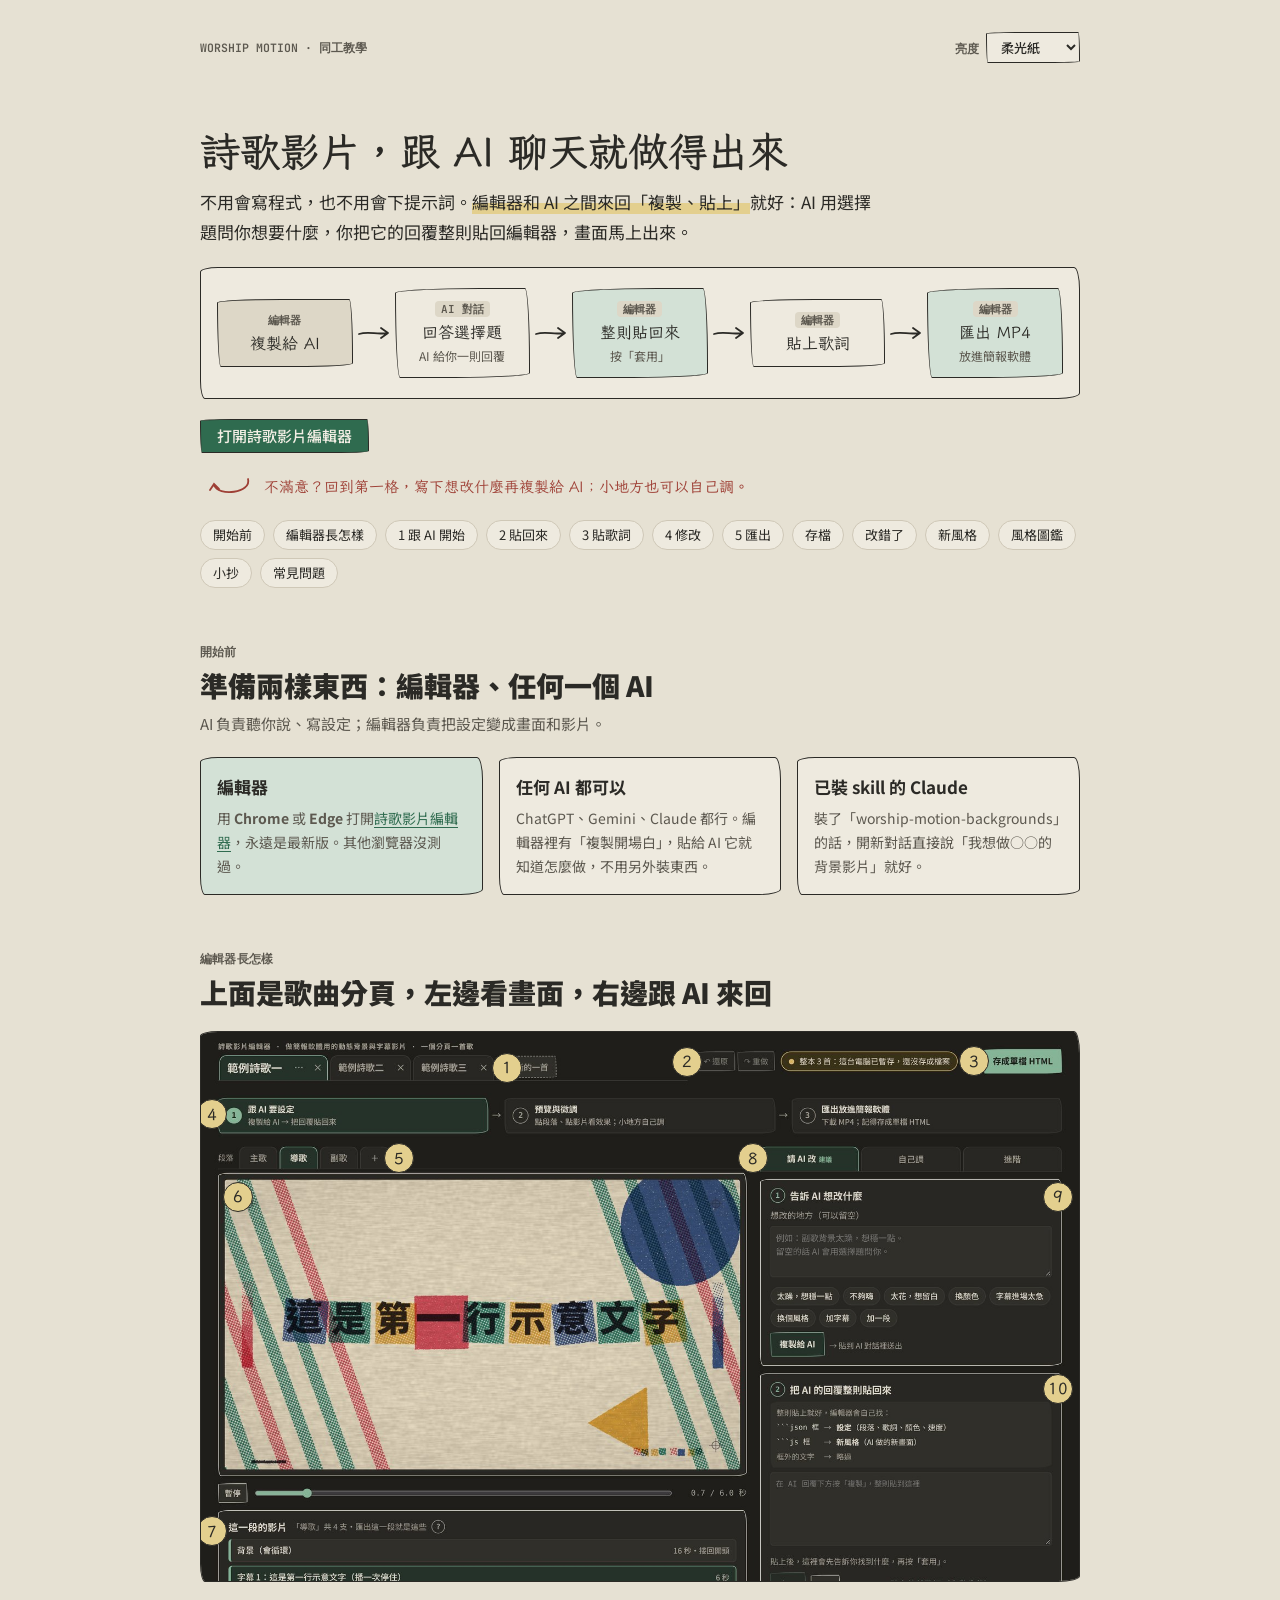
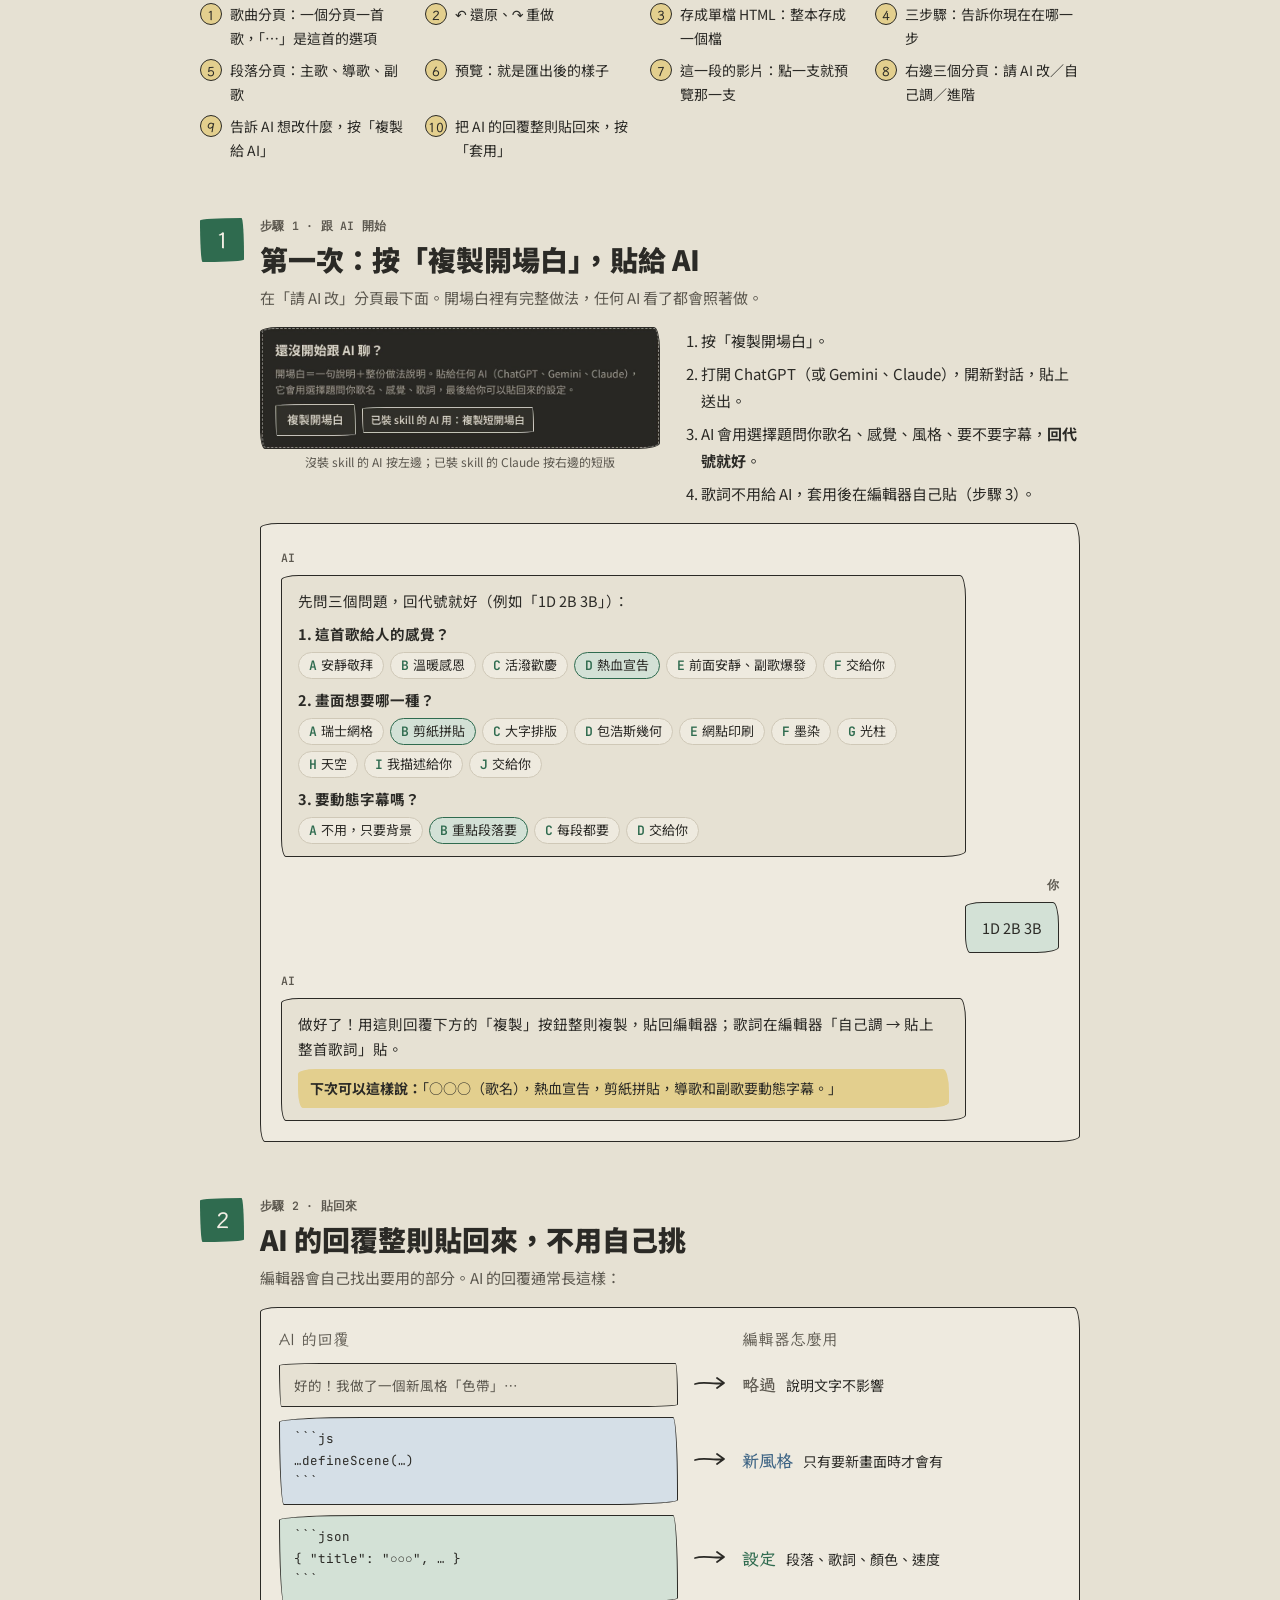
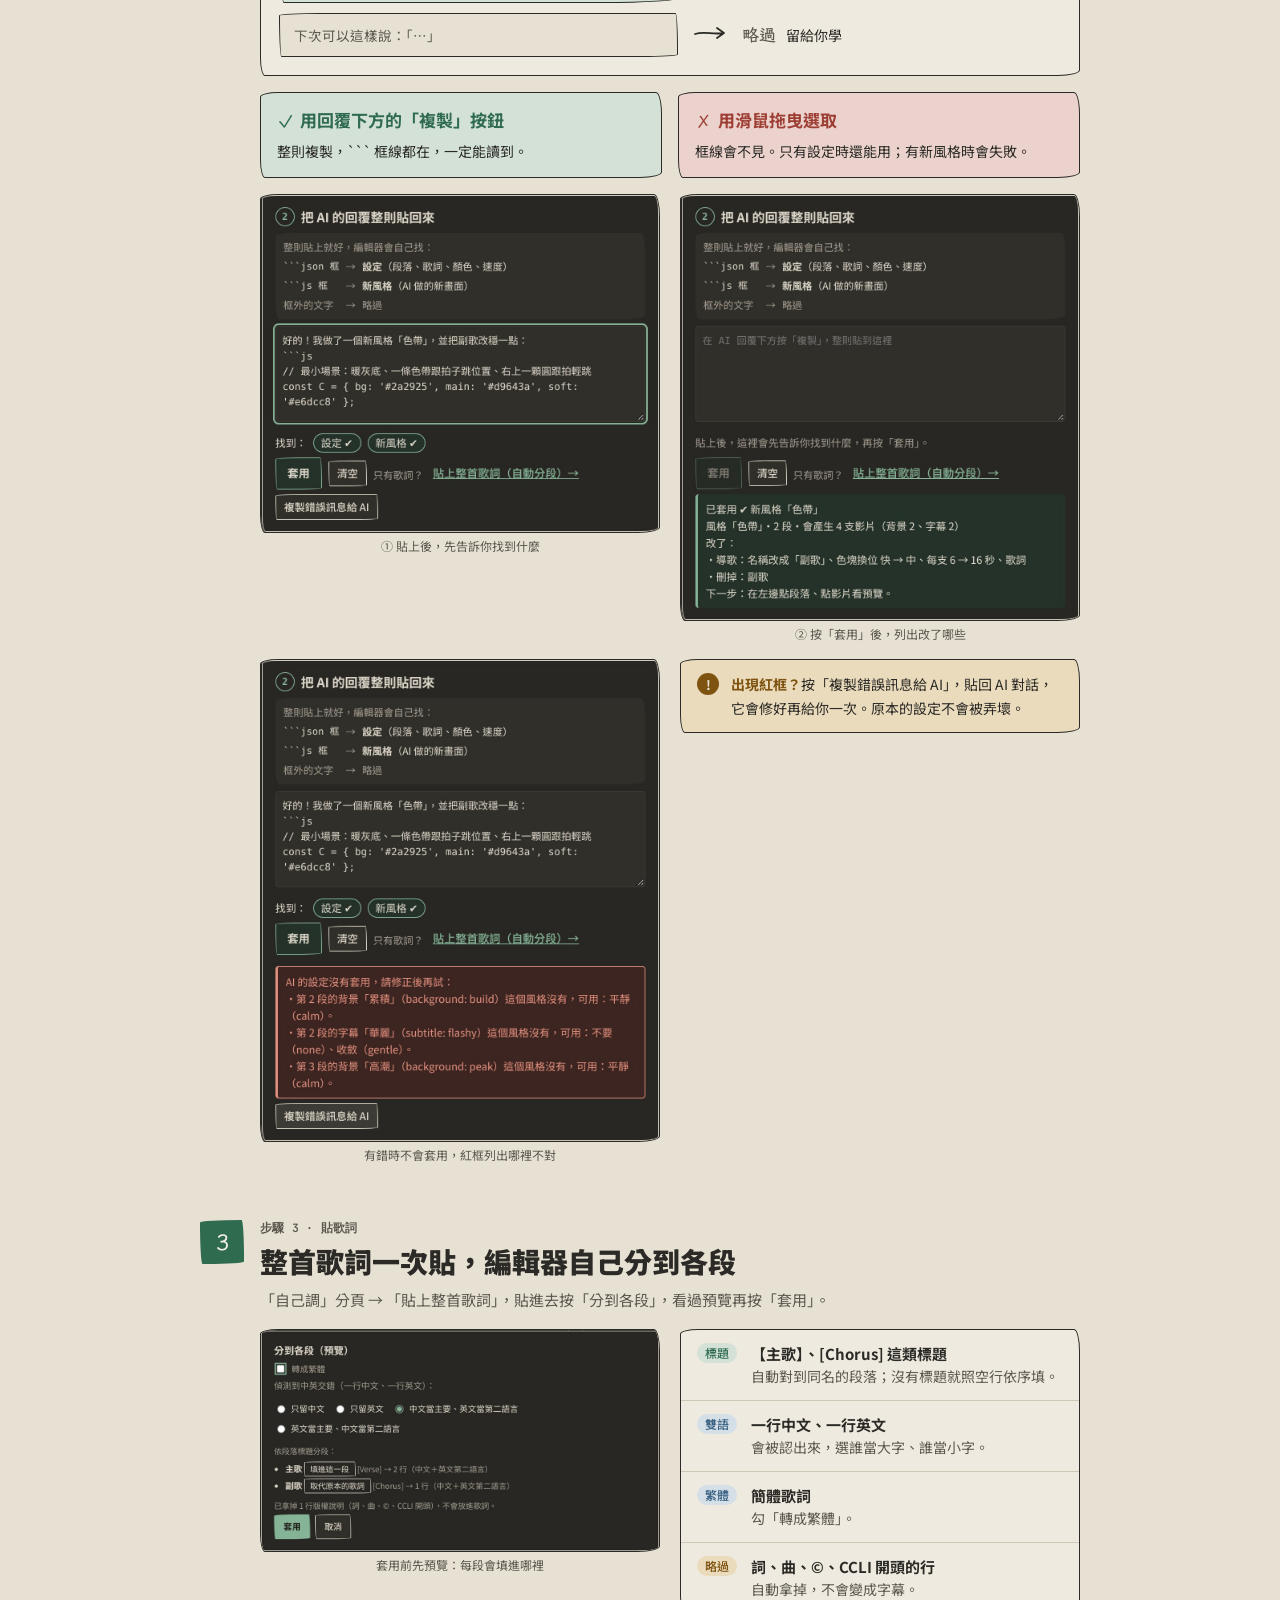
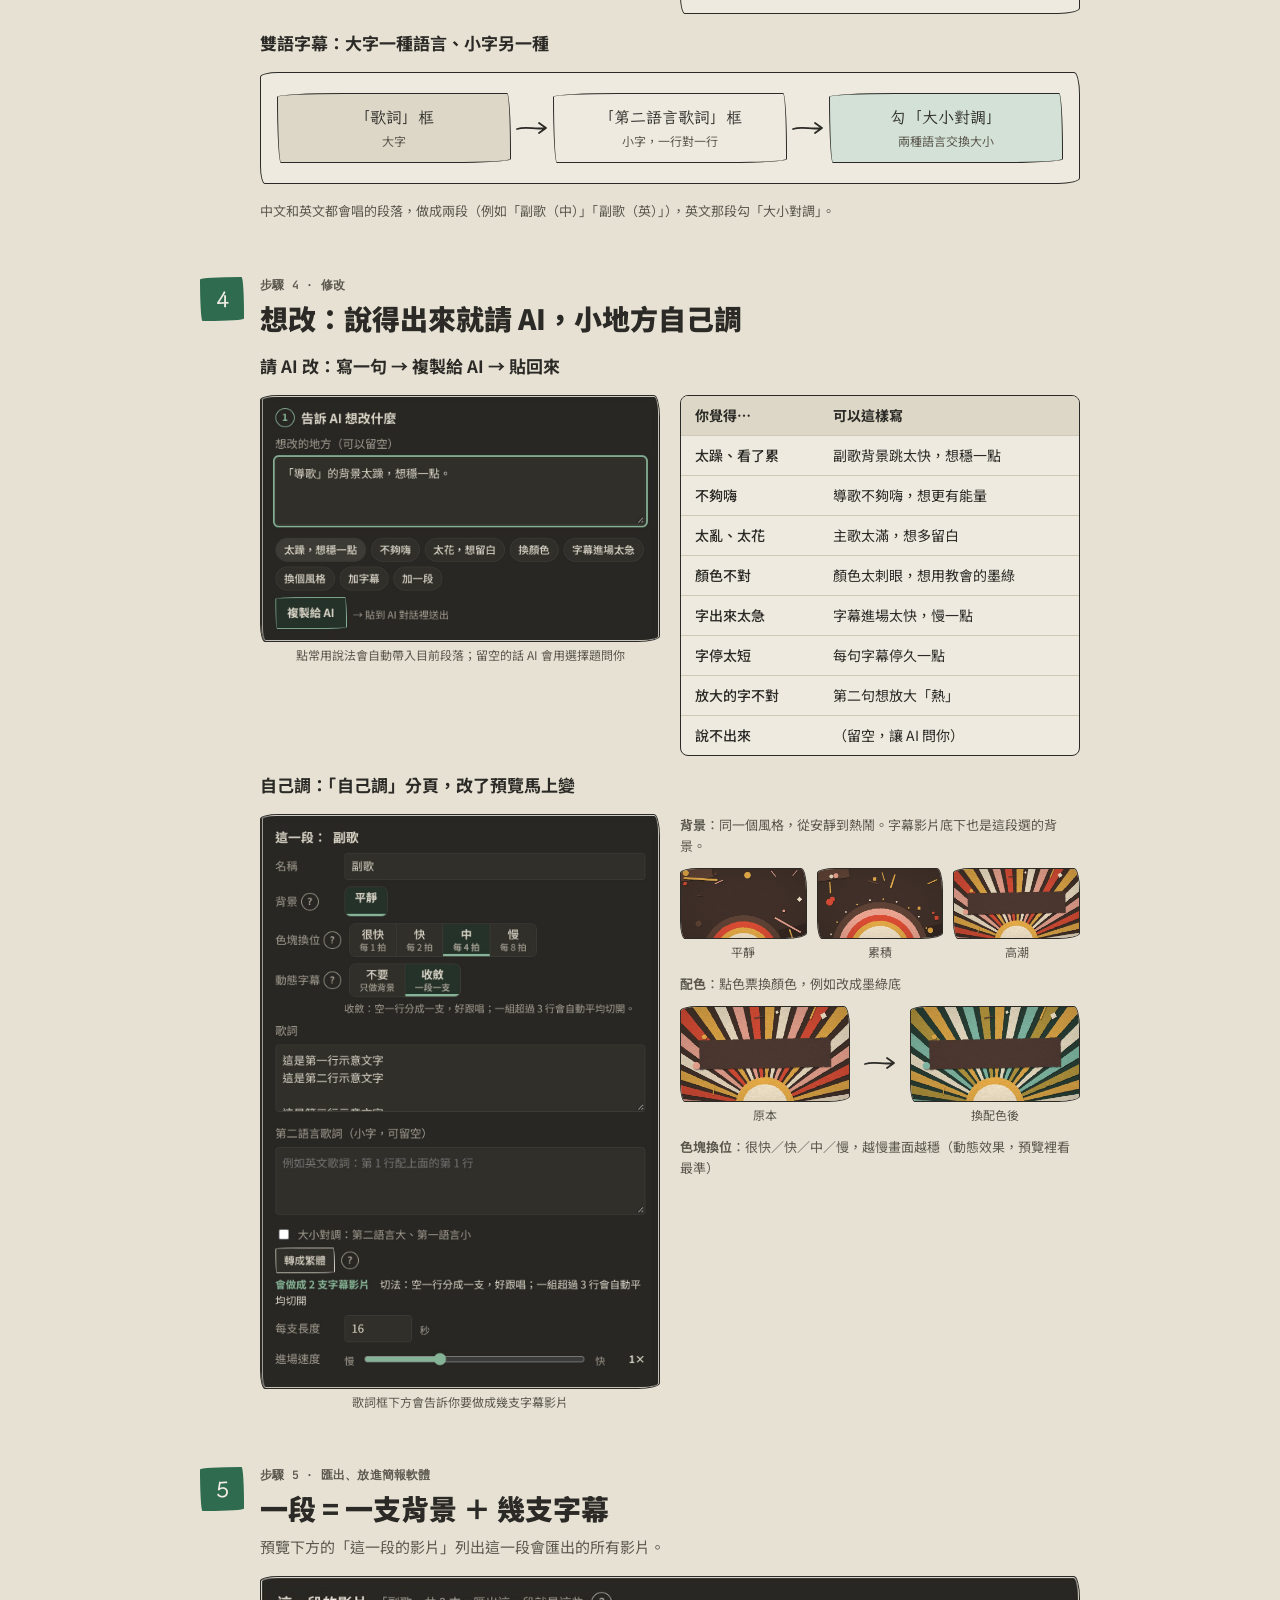
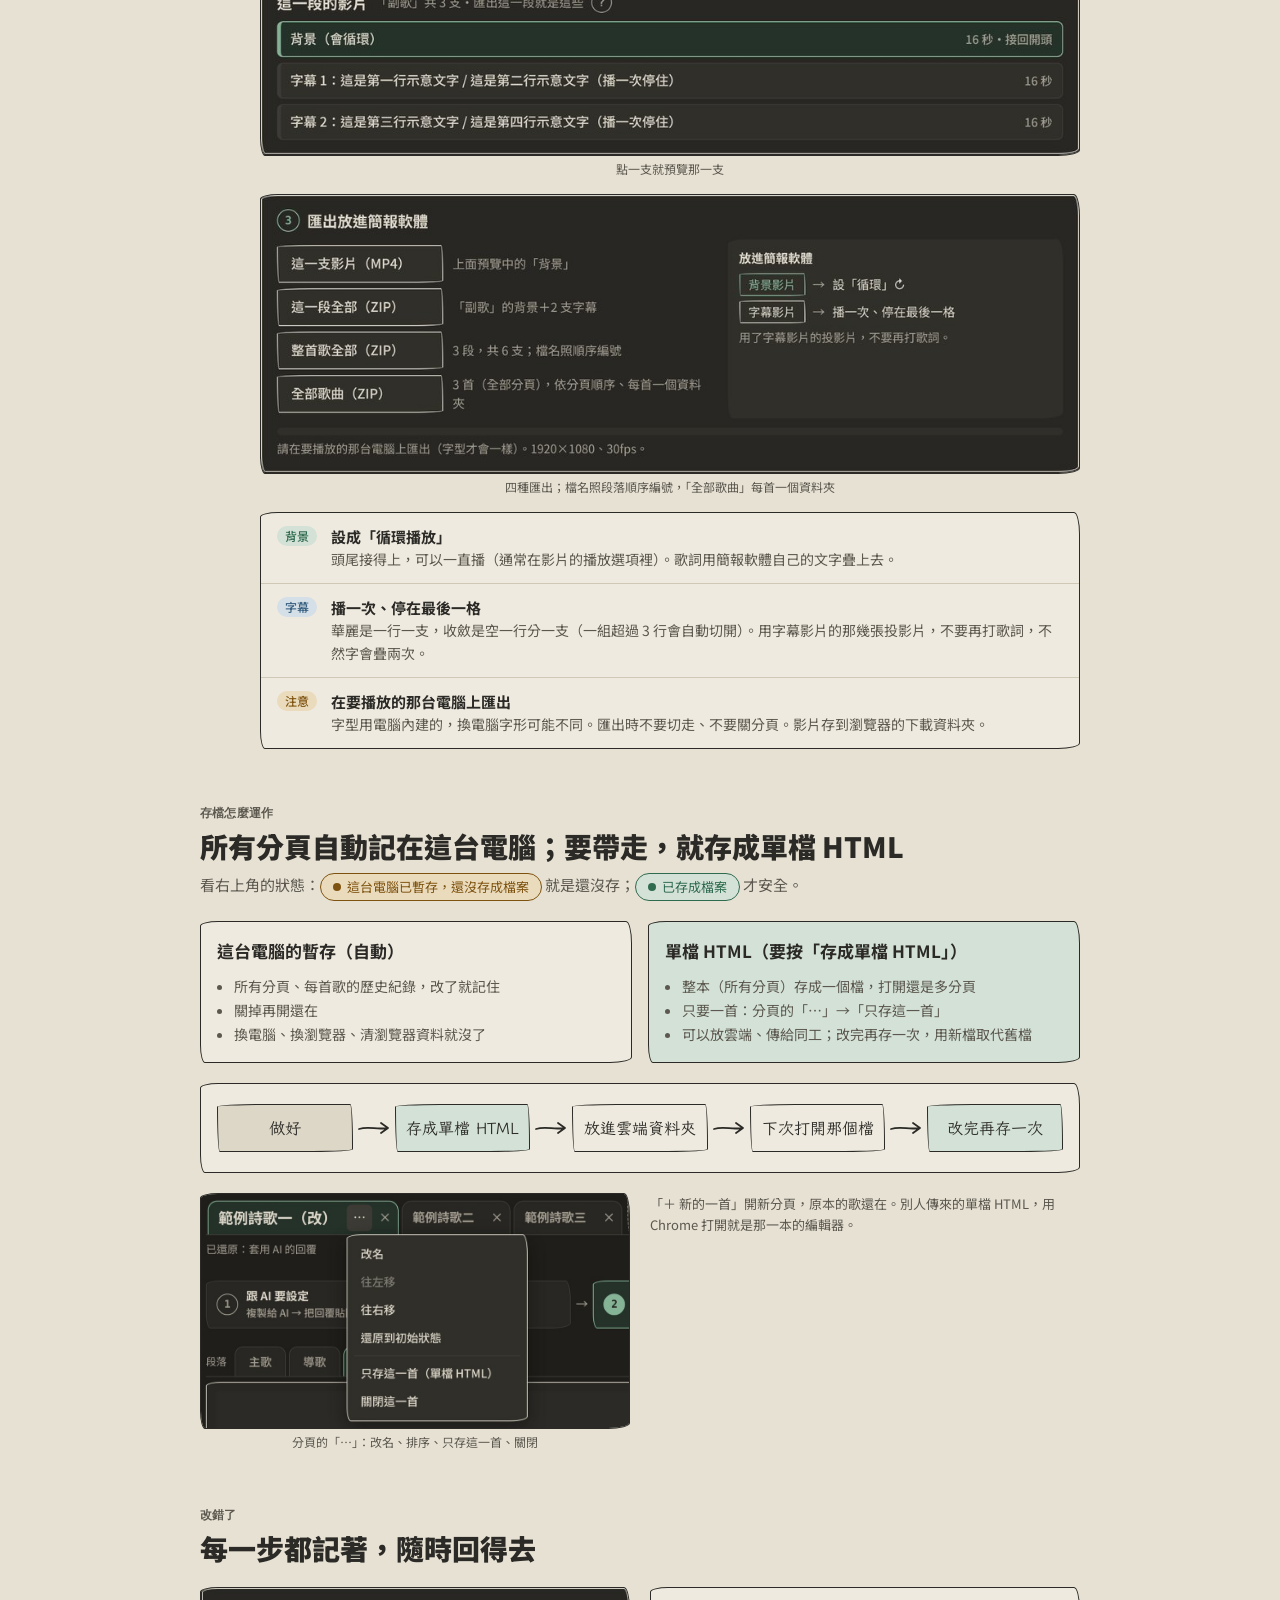
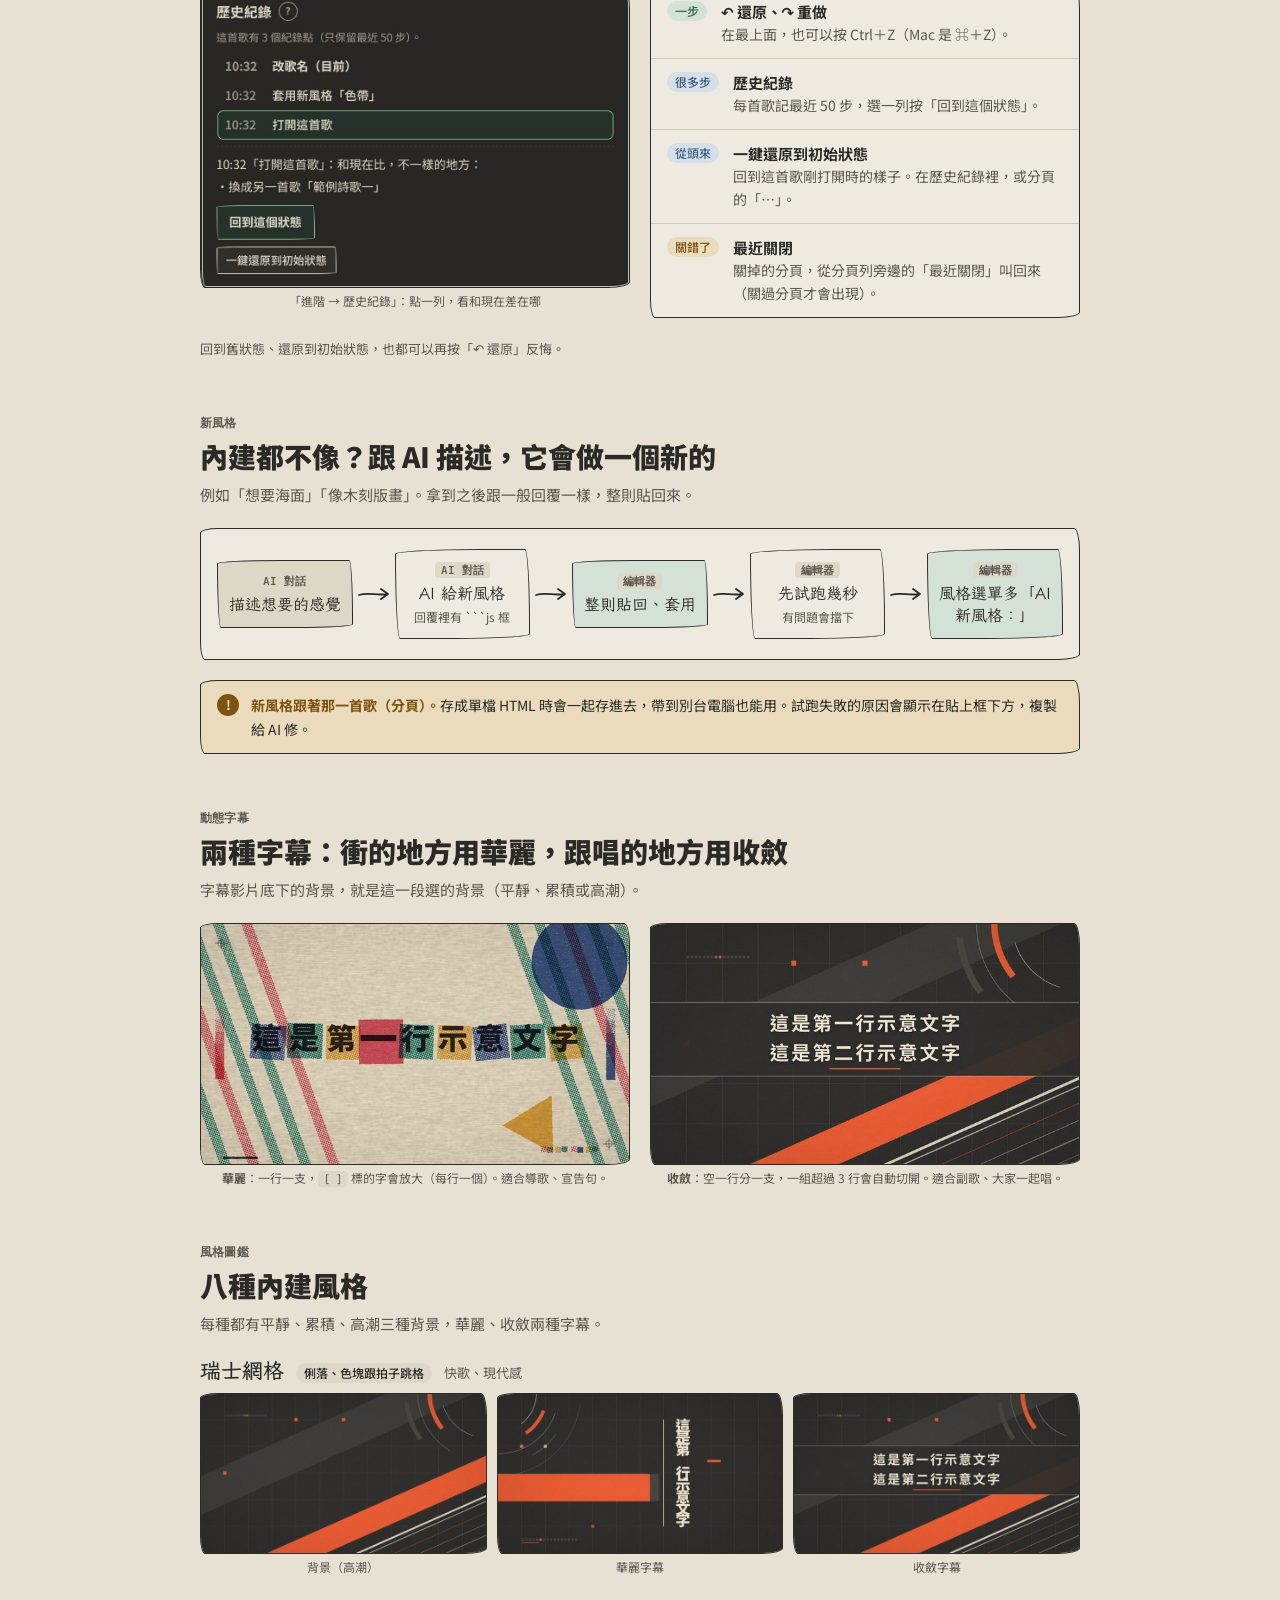
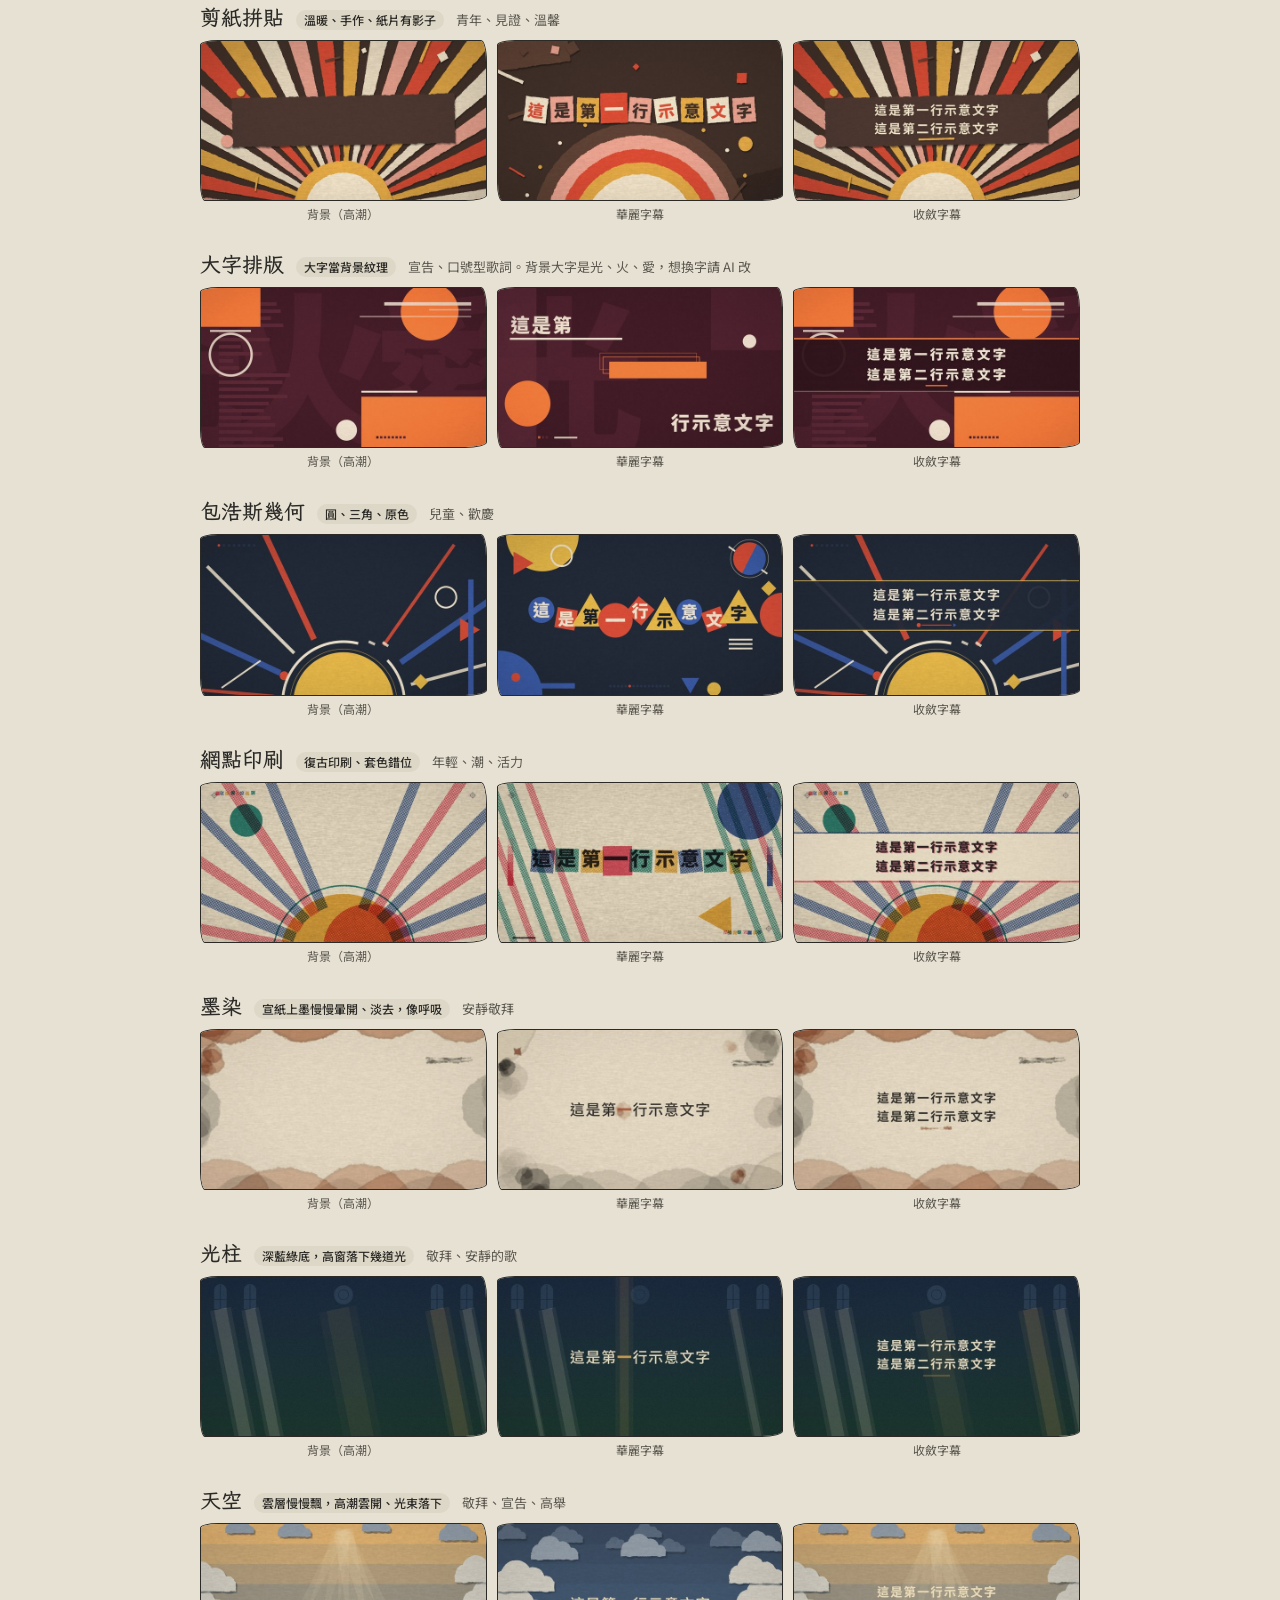
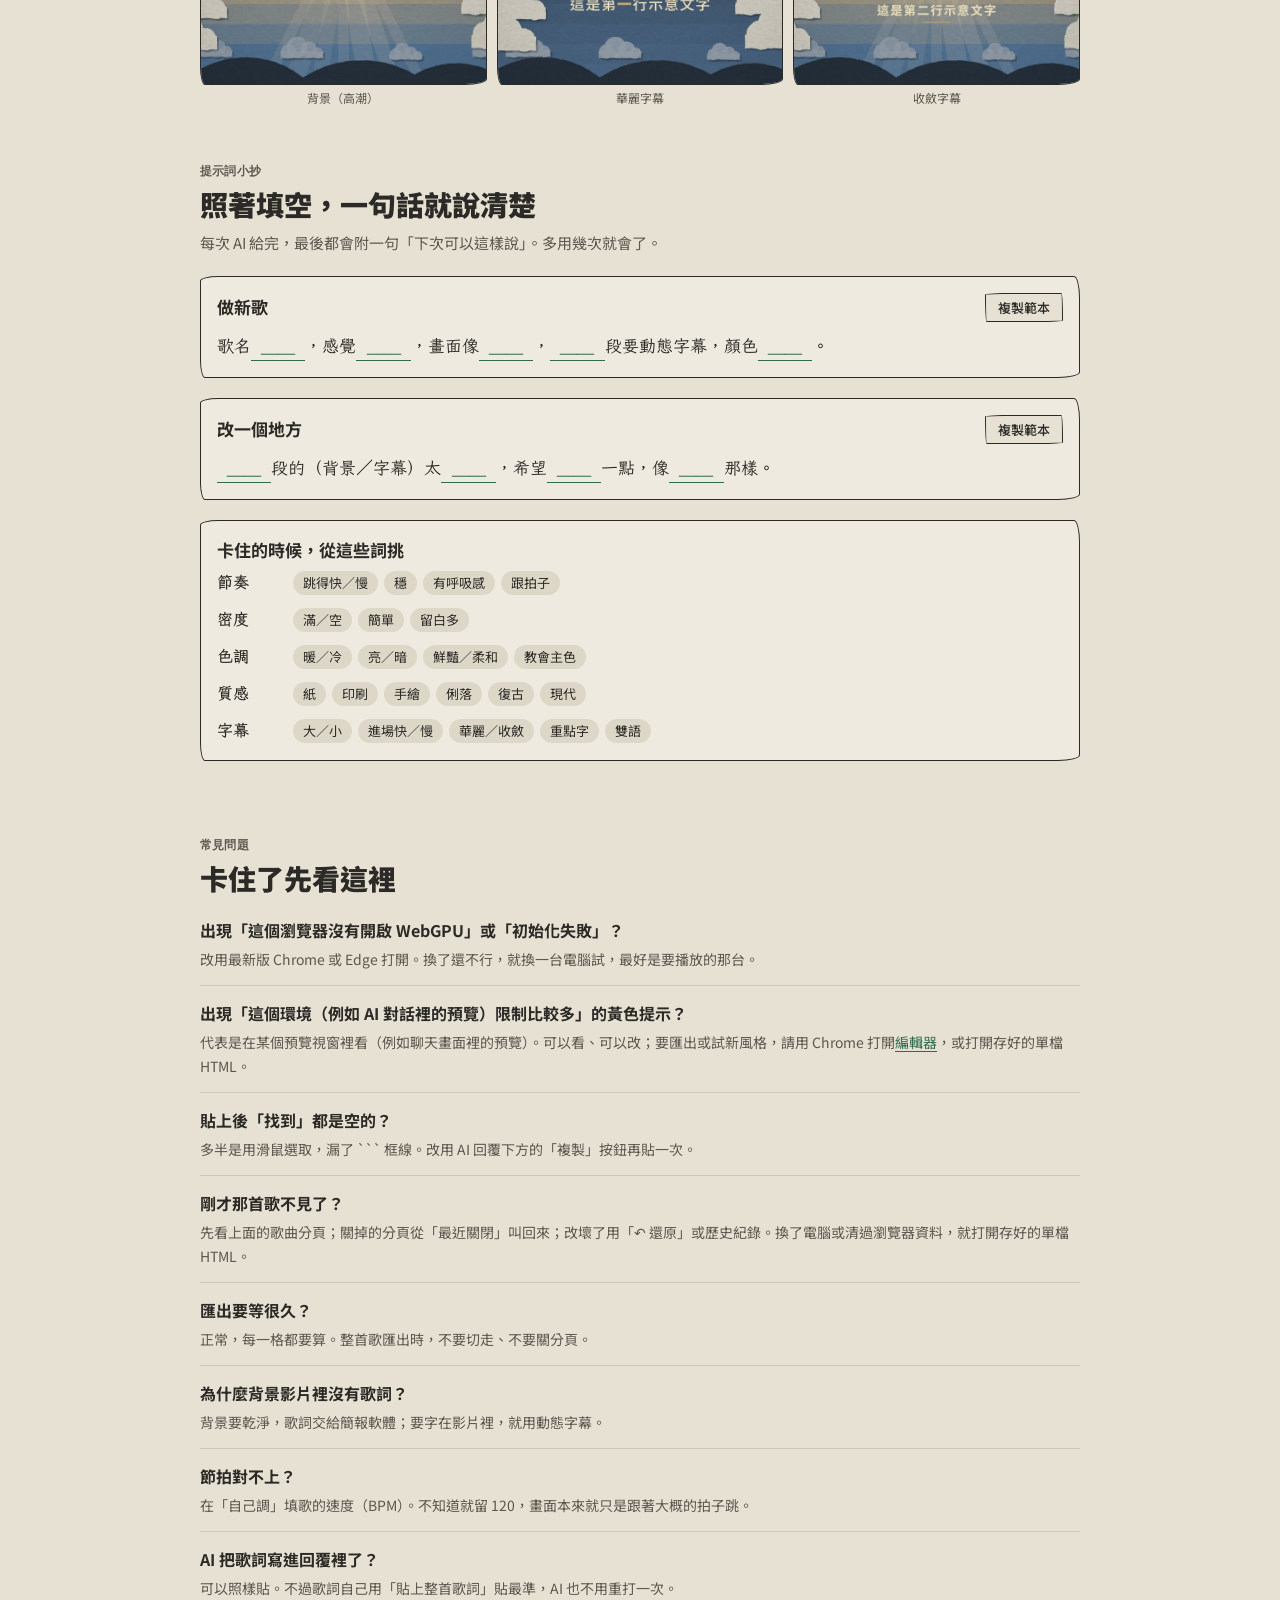
==== commit 7f049ac1: "文件與 AI 開發指引：CLAUDE.md、.claude/、SKILL.md／README／教學頁對齊現況、check_repo 擴充 - 新增 CLAUDE.md（規則表標明由什麼強制、怎麼跑與驗" ====
--- a/guide/index.html
+++ b/guide/index.html
@@ -175,7 +175,7 @@
         <div class="dont"><h3><span class="mark-no">✗</span>用滑鼠拖曳選取</h3><span>框線會不見。只有設定時還能用；有新風格時會失敗。</span></div>
       </div>
       <div class="two">
-        <figure class="plain"><img src="img/paste_detect.jpg" alt="貼上後顯示「找到：設定 ✔ 新風格 ✔」"><figcaption>① 貼上後，先告訴你找到什麼</figcaption></figure>
+        <figure class="plain"><img src="img/paste_detect.jpg" alt="貼上後顯示「找到：」，後面列出設定、新風格各有沒有找到"><figcaption>① 貼上後，先告訴你找到什麼</figcaption></figure>
         <figure class="plain"><img src="img/paste_applied.jpg" alt="按套用後列出改了哪些"><figcaption>② 按「套用」後，列出改了哪些</figcaption></figure>
       </div>
       <div class="two">
@@ -246,7 +246,7 @@
       </div>
       <h3>自己調：「自己調」分頁，改了預覽馬上變</h3>
       <div class="two">
-        <figure class="plain"><img src="img/self_section.jpg" alt="「自己調」分頁的「這一段」：背景、色塊換位、動態字幕、歌詞、第二語言歌詞、每支長度、進場速度"><figcaption>歌詞框下方會告訴你「會做成幾支字幕影片」</figcaption></figure>
+        <figure class="plain"><img src="img/self_section.jpg" alt="「自己調」分頁的「這一段」：背景、色塊換位、動態字幕、歌詞、第二語言歌詞、每支長度、進場速度"><figcaption>歌詞框下方會告訴你要做成幾支字幕影片</figcaption></figure>
         <div style="display:grid; gap:12px;">
           <p class="small muted"><b>背景</b>：同一個風格，從安靜到熱鬧。字幕影片底下也是這段選的背景。</p>
           <div class="strip">
@@ -337,12 +337,12 @@
     <h2>內建都不像？跟 AI 描述，它會做一個新的</h2>
     <p>例如「想要海面」「像木刻版畫」。拿到之後跟一般回覆一樣，整則貼回來。</p>
   </div>
-  <div class="flow wrap2" role="img" aria-label="新風格流程：描述感覺，AI 給新風格，整則貼回套用，編輯器試跑，風格選單出現自訂">
+  <div class="flow wrap2" role="img" aria-label="新風格流程：描述感覺，AI 給新風格，整則貼回套用，編輯器試跑，風格選單多一個「AI 新風格」">
     <div class="node node-start"><span class="where">AI 對話</span>描述想要的感覺</div><svg class="arrow" viewBox="0 0 34 16" aria-hidden="true"><path d="M2 9 C 12 6, 20 10, 30 8 M 24 3 L 31 8 L 24 13"/></svg>
     <div class="node"><span class="where">AI 對話</span>AI 給新風格<small>回覆裡有 ```js 框</small></div><svg class="arrow" viewBox="0 0 34 16" aria-hidden="true"><path d="M2 9 C 12 6, 20 10, 30 8 M 24 3 L 31 8 L 24 13"/></svg>
     <div class="node node-key"><span class="where">編輯器</span>整則貼回、套用</div><svg class="arrow" viewBox="0 0 34 16" aria-hidden="true"><path d="M2 9 C 12 6, 20 10, 30 8 M 24 3 L 31 8 L 24 13"/></svg>
     <div class="node"><span class="where">編輯器</span>先試跑幾秒<small>有問題會擋下</small></div><svg class="arrow" viewBox="0 0 34 16" aria-hidden="true"><path d="M2 9 C 12 6, 20 10, 30 8 M 24 3 L 31 8 L 24 13"/></svg>
-    <div class="node node-end"><span class="where">編輯器</span>風格選單多「自訂：…」</div>
+    <div class="node node-end"><span class="where">編輯器</span>風格選單多「AI 新風格：」</div>
   </div>
   <div class="callout"><span class="callout-icon">!</span><div><b>新風格跟著那一首歌（分頁）。</b>存成單檔 HTML 時會一起存進去，帶到別台電腦也能用。試跑失敗的原因會顯示在貼上框下方，複製給 AI 修。</div></div>
 </section>
@@ -374,7 +374,7 @@
 <figure><img src="img/swiss_gentle.jpg" alt="瑞士網格收斂字幕" loading="lazy"><figcaption>收斂字幕</figcaption></figure></div></div><div class="style"><div class="style-head"><h3>剪紙拼貼</h3><span class="badge">溫暖、手作、紙片有影子</span><span class="small muted">青年、見證、溫馨</span></div><div class="frames">
 <figure><img src="img/paper_peak.jpg" alt="剪紙拼貼高潮背景" loading="lazy"><figcaption>背景（高潮）</figcaption></figure>
 <figure><img src="img/paper_flashy.jpg" alt="剪紙拼貼華麗字幕" loading="lazy"><figcaption>華麗字幕</figcaption></figure>
-<figure><img src="img/paper_gentle.jpg" alt="剪紙拼貼收斂字幕" loading="lazy"><figcaption>收斂字幕</figcaption></figure></div></div><div class="style"><div class="style-head"><h3>大字排版</h3><span class="badge">大字當背景紋理</span><span class="small muted">宣告、口號型歌詞。背景大字是「光、火、愛」，想換字請 AI 改</span></div><div class="frames">
+<figure><img src="img/paper_gentle.jpg" alt="剪紙拼貼收斂字幕" loading="lazy"><figcaption>收斂字幕</figcaption></figure></div></div><div class="style"><div class="style-head"><h3>大字排版</h3><span class="badge">大字當背景紋理</span><span class="small muted">宣告、口號型歌詞。背景大字是光、火、愛，想換字請 AI 改</span></div><div class="frames">
 <figure><img src="img/type_peak.jpg" alt="大字排版高潮背景" loading="lazy"><figcaption>背景（高潮）</figcaption></figure>
 <figure><img src="img/type_flashy.jpg" alt="大字排版華麗字幕" loading="lazy"><figcaption>華麗字幕</figcaption></figure>
 <figure><img src="img/type_gentle.jpg" alt="大字排版收斂字幕" loading="lazy"><figcaption>收斂字幕</figcaption></figure></div></div><div class="style"><div class="style-head"><h3>包浩斯幾何</h3><span class="badge">圓、三角、原色</span><span class="small muted">兒童、歡慶</span></div><div class="frames">
@@ -386,10 +386,10 @@
 <figure><img src="img/riso_gentle.jpg" alt="網點印刷收斂字幕" loading="lazy"><figcaption>收斂字幕</figcaption></figure></div></div><div class="style"><div class="style-head"><h3>墨染</h3><span class="badge">宣紙上墨慢慢暈開、淡去，像呼吸</span><span class="small muted">安靜敬拜</span></div><div class="frames">
 <figure><img src="img/ink_peak.jpg" alt="墨染高潮背景" loading="lazy"><figcaption>背景（高潮）</figcaption></figure>
 <figure><img src="img/ink_flashy.jpg" alt="墨染華麗字幕" loading="lazy"><figcaption>華麗字幕</figcaption></figure>
-<figure><img src="img/ink_gentle.jpg" alt="墨染收斂字幕" loading="lazy"><figcaption>收斂字幕</figcaption></figure></div></div><div class="style"><div class="style-head"><h3>光柱</h3><span class="badge">深藍綠底，高窗落下幾道光</span><span class="small muted">安靜敬拜、感恩</span></div><div class="frames">
+<figure><img src="img/ink_gentle.jpg" alt="墨染收斂字幕" loading="lazy"><figcaption>收斂字幕</figcaption></figure></div></div><div class="style"><div class="style-head"><h3>光柱</h3><span class="badge">深藍綠底，高窗落下幾道光</span><span class="small muted">敬拜、安靜的歌</span></div><div class="frames">
 <figure><img src="img/nave_peak.jpg" alt="光柱高潮背景" loading="lazy"><figcaption>背景（高潮）</figcaption></figure>
 <figure><img src="img/nave_flashy.jpg" alt="光柱華麗字幕" loading="lazy"><figcaption>華麗字幕</figcaption></figure>
-<figure><img src="img/nave_gentle.jpg" alt="光柱收斂字幕" loading="lazy"><figcaption>收斂字幕</figcaption></figure></div></div><div class="style"><div class="style-head"><h3>天空</h3><span class="badge">雲層慢慢飄，高潮雲開、光束落下</span><span class="small muted">敬拜、高舉</span></div><div class="frames">
+<figure><img src="img/nave_gentle.jpg" alt="光柱收斂字幕" loading="lazy"><figcaption>收斂字幕</figcaption></figure></div></div><div class="style"><div class="style-head"><h3>天空</h3><span class="badge">雲層慢慢飄，高潮雲開、光束落下</span><span class="small muted">敬拜、宣告、高舉</span></div><div class="frames">
 <figure><img src="img/sky_peak.jpg" alt="天空高潮背景" loading="lazy"><figcaption>背景（高潮）</figcaption></figure>
 <figure><img src="img/sky_flashy.jpg" alt="天空華麗字幕" loading="lazy"><figcaption>華麗字幕</figcaption></figure>
 <figure><img src="img/sky_gentle.jpg" alt="天空收斂字幕" loading="lazy"><figcaption>收斂字幕</figcaption></figure></div></div>
@@ -432,7 +432,7 @@
   </div>
   <div class="faq">
     <div class="qa"><h3>出現「這個瀏覽器沒有開啟 WebGPU」或「初始化失敗」？</h3><p>改用最新版 Chrome 或 Edge 打開。換了還不行，就換一台電腦試，最好是要播放的那台。</p></div>
-    <div class="qa"><h3>出現「不允許背景執行緒」的黃色提示？</h3><p>代表是在某個預覽視窗裡看（例如聊天畫面裡的預覽）。可以看、可以改；要匯出或試新風格，請用 Chrome 打開<a href="../">編輯器</a>，或打開存好的單檔 HTML。</p></div>
+    <div class="qa"><h3>出現「這個環境（例如 AI 對話裡的預覽）限制比較多」的黃色提示？</h3><p>代表是在某個預覽視窗裡看（例如聊天畫面裡的預覽）。可以看、可以改；要匯出或試新風格，請用 Chrome 打開<a href="../">編輯器</a>，或打開存好的單檔 HTML。</p></div>
     <div class="qa"><h3>貼上後「找到」都是空的？</h3><p>多半是用滑鼠選取，漏了 ``` 框線。改用 AI 回覆下方的「複製」按鈕再貼一次。</p></div>
     <div class="qa"><h3>剛才那首歌不見了？</h3><p>先看上面的歌曲分頁；關掉的分頁從「最近關閉」叫回來；改壞了用「↶ 還原」或歷史紀錄。換了電腦或清過瀏覽器資料，就打開存好的單檔 HTML。</p></div>
     <div class="qa"><h3>匯出要等很久？</h3><p>正常，每一格都要算。整首歌匯出時，不要切走、不要關分頁。</p></div>
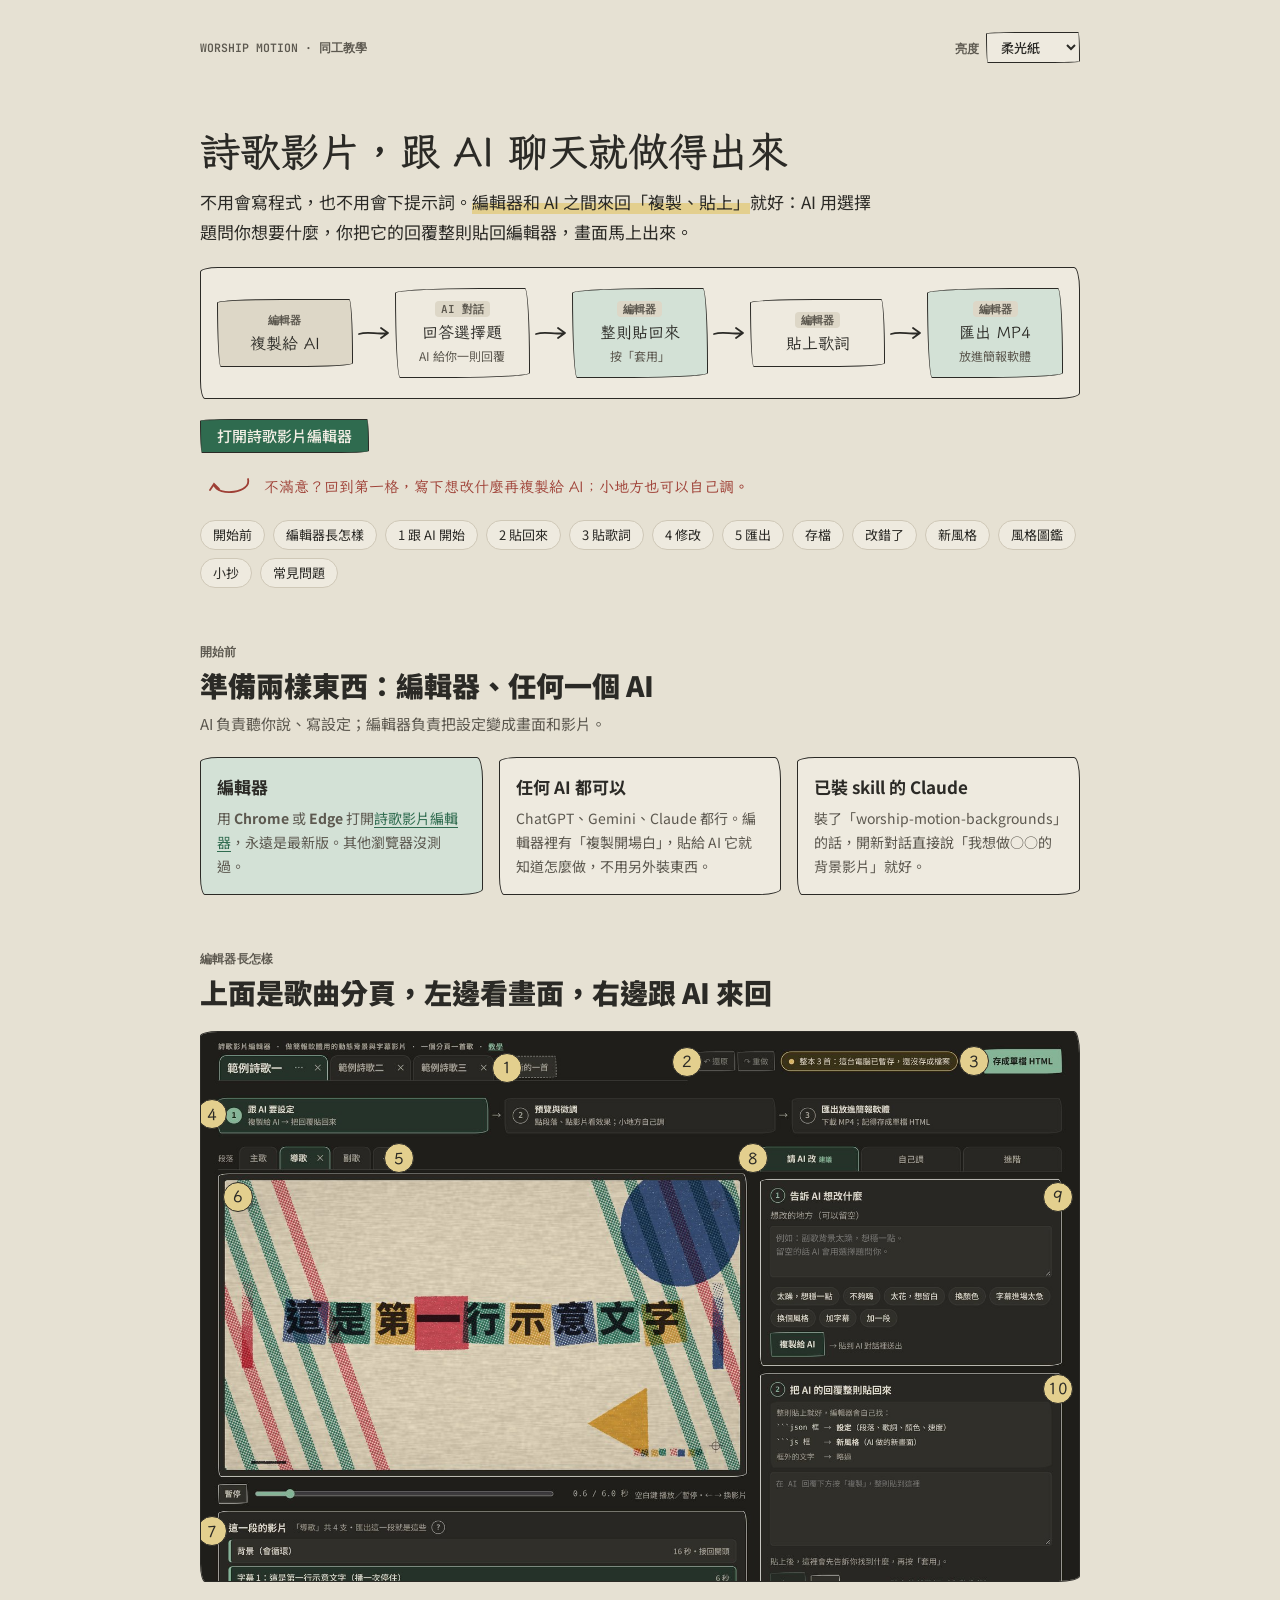
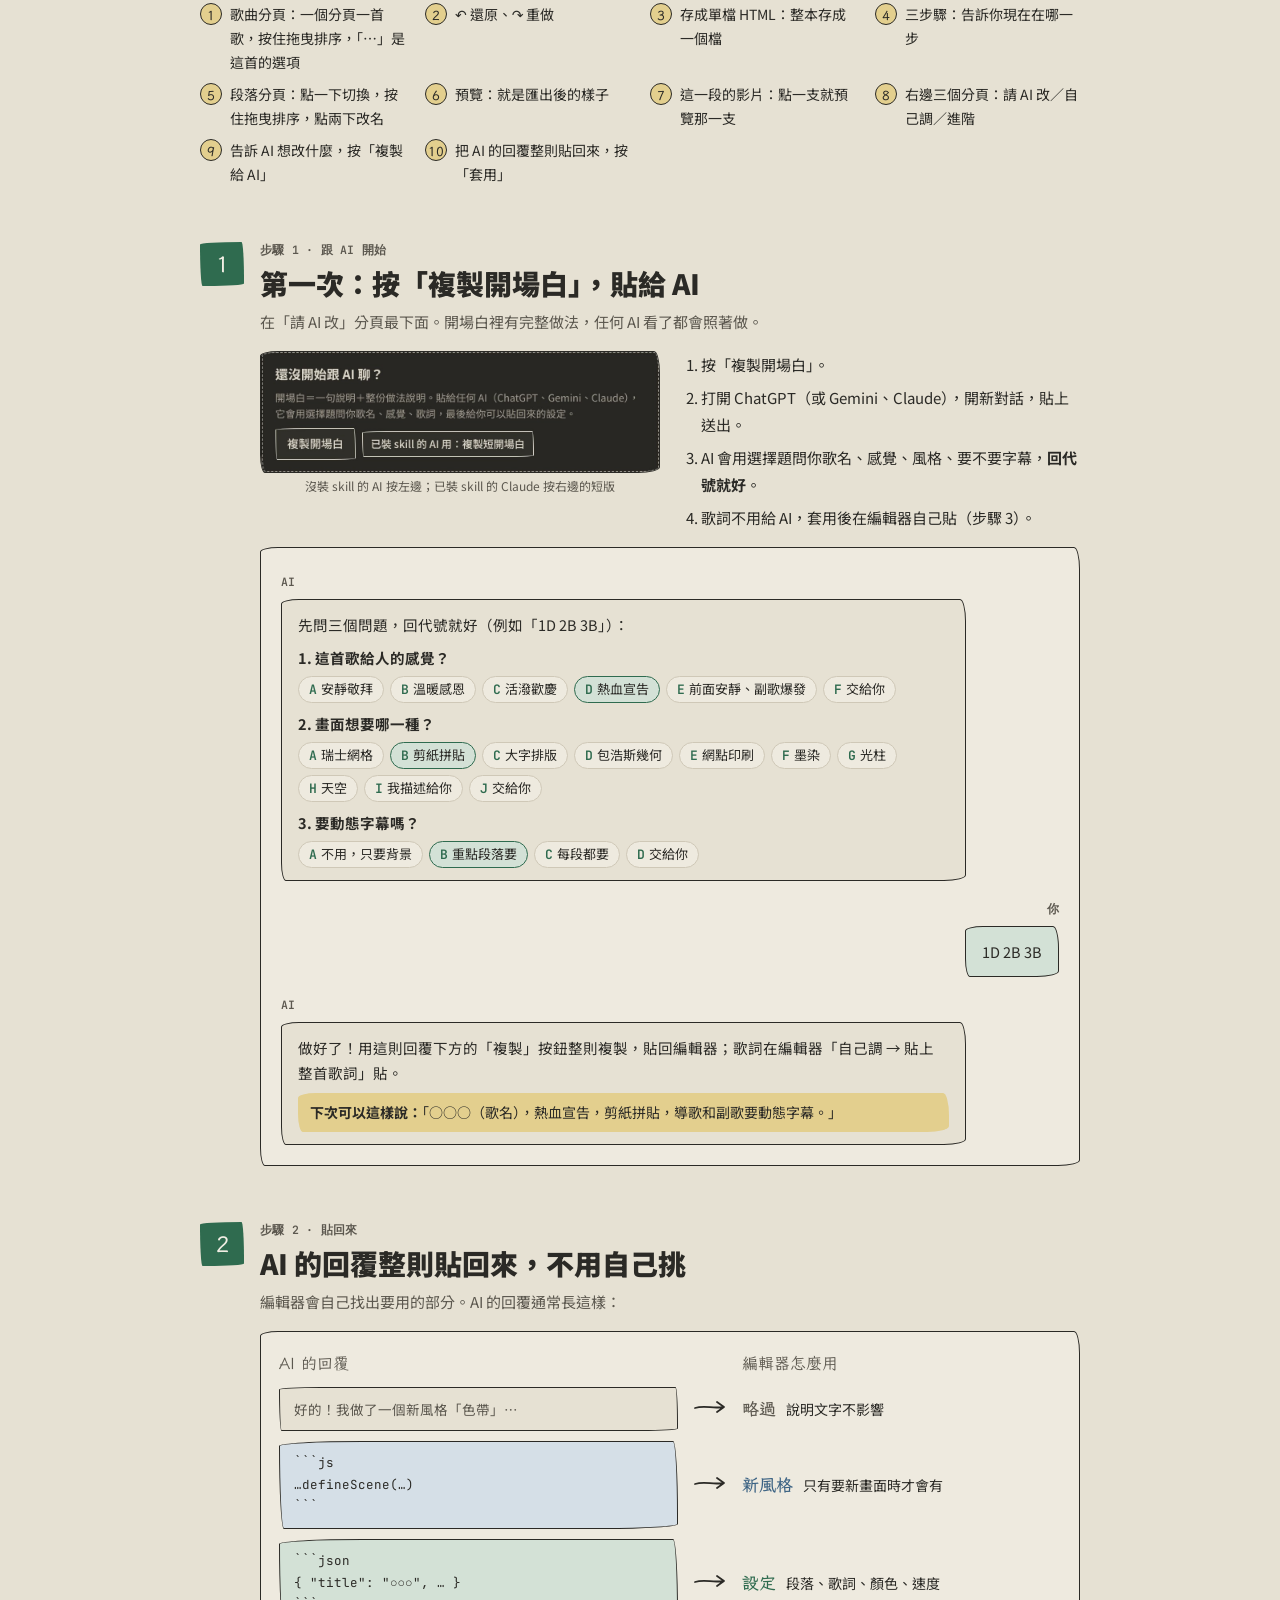
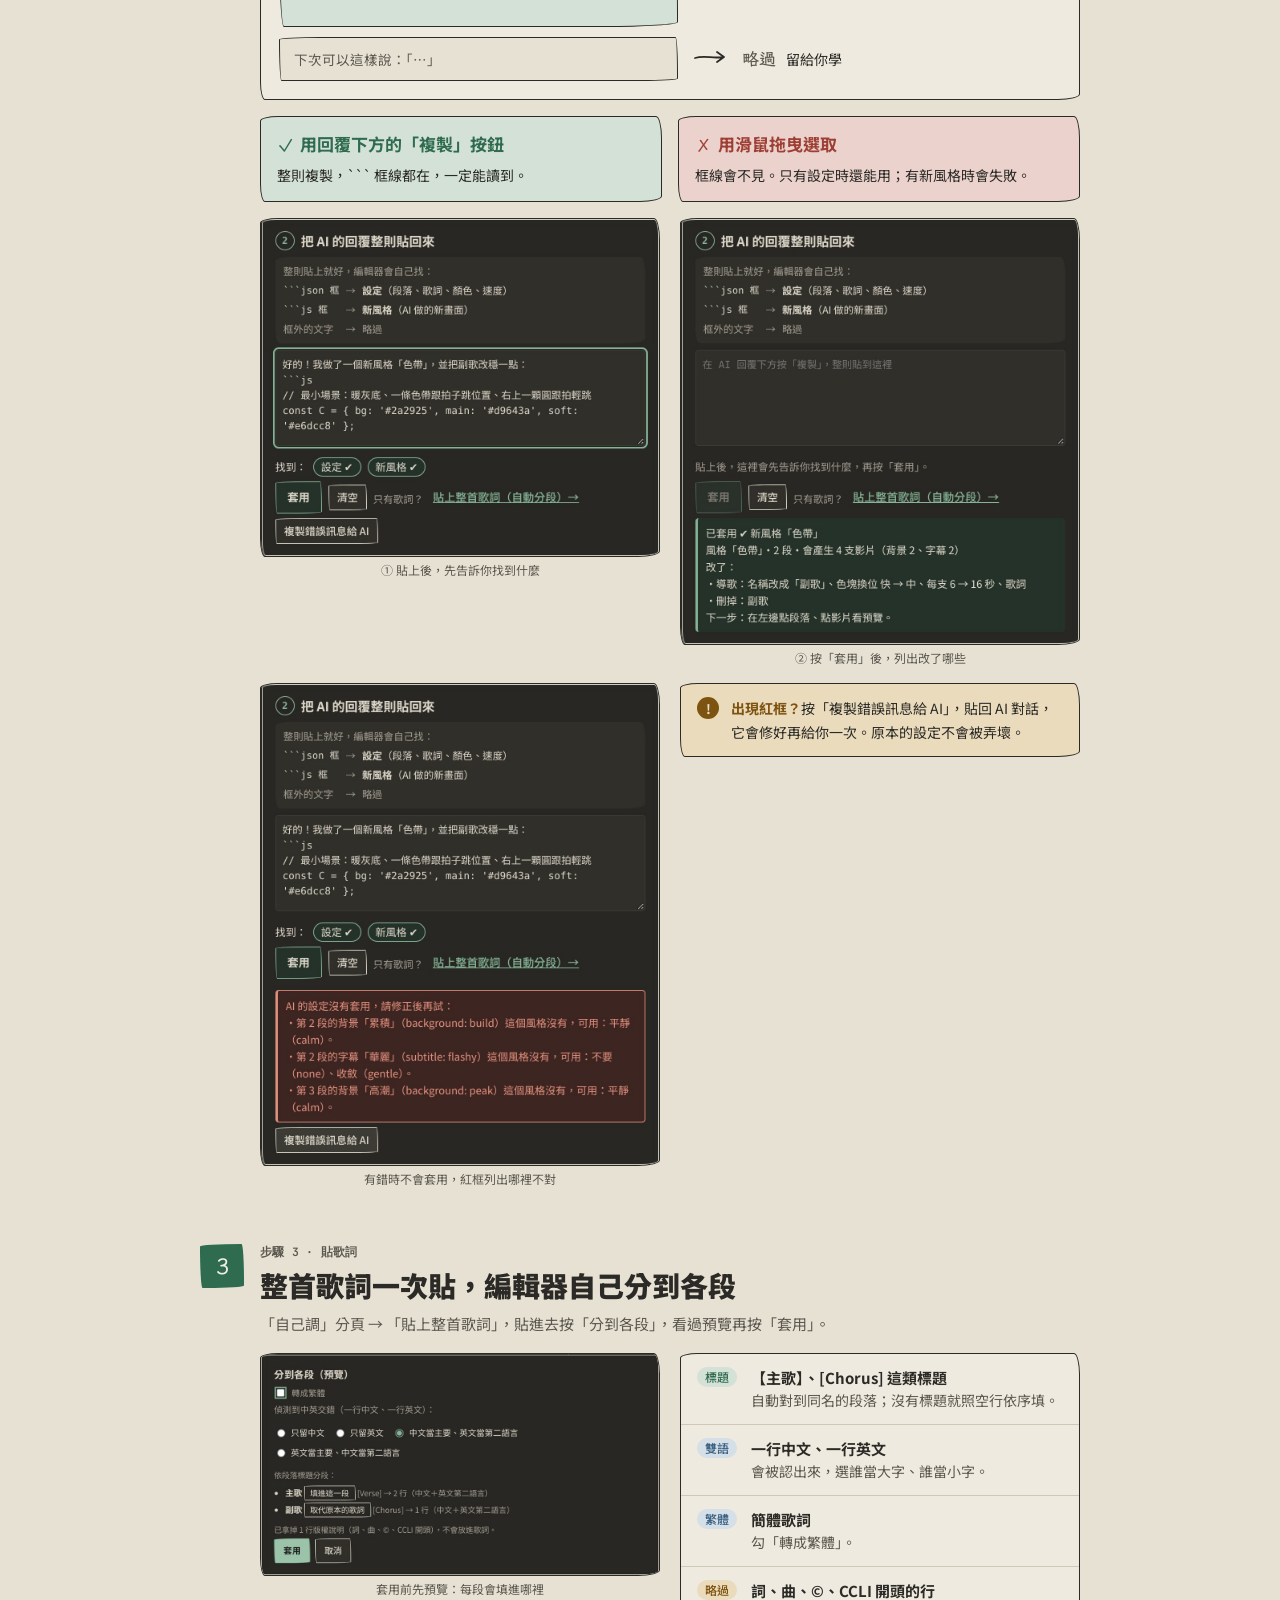
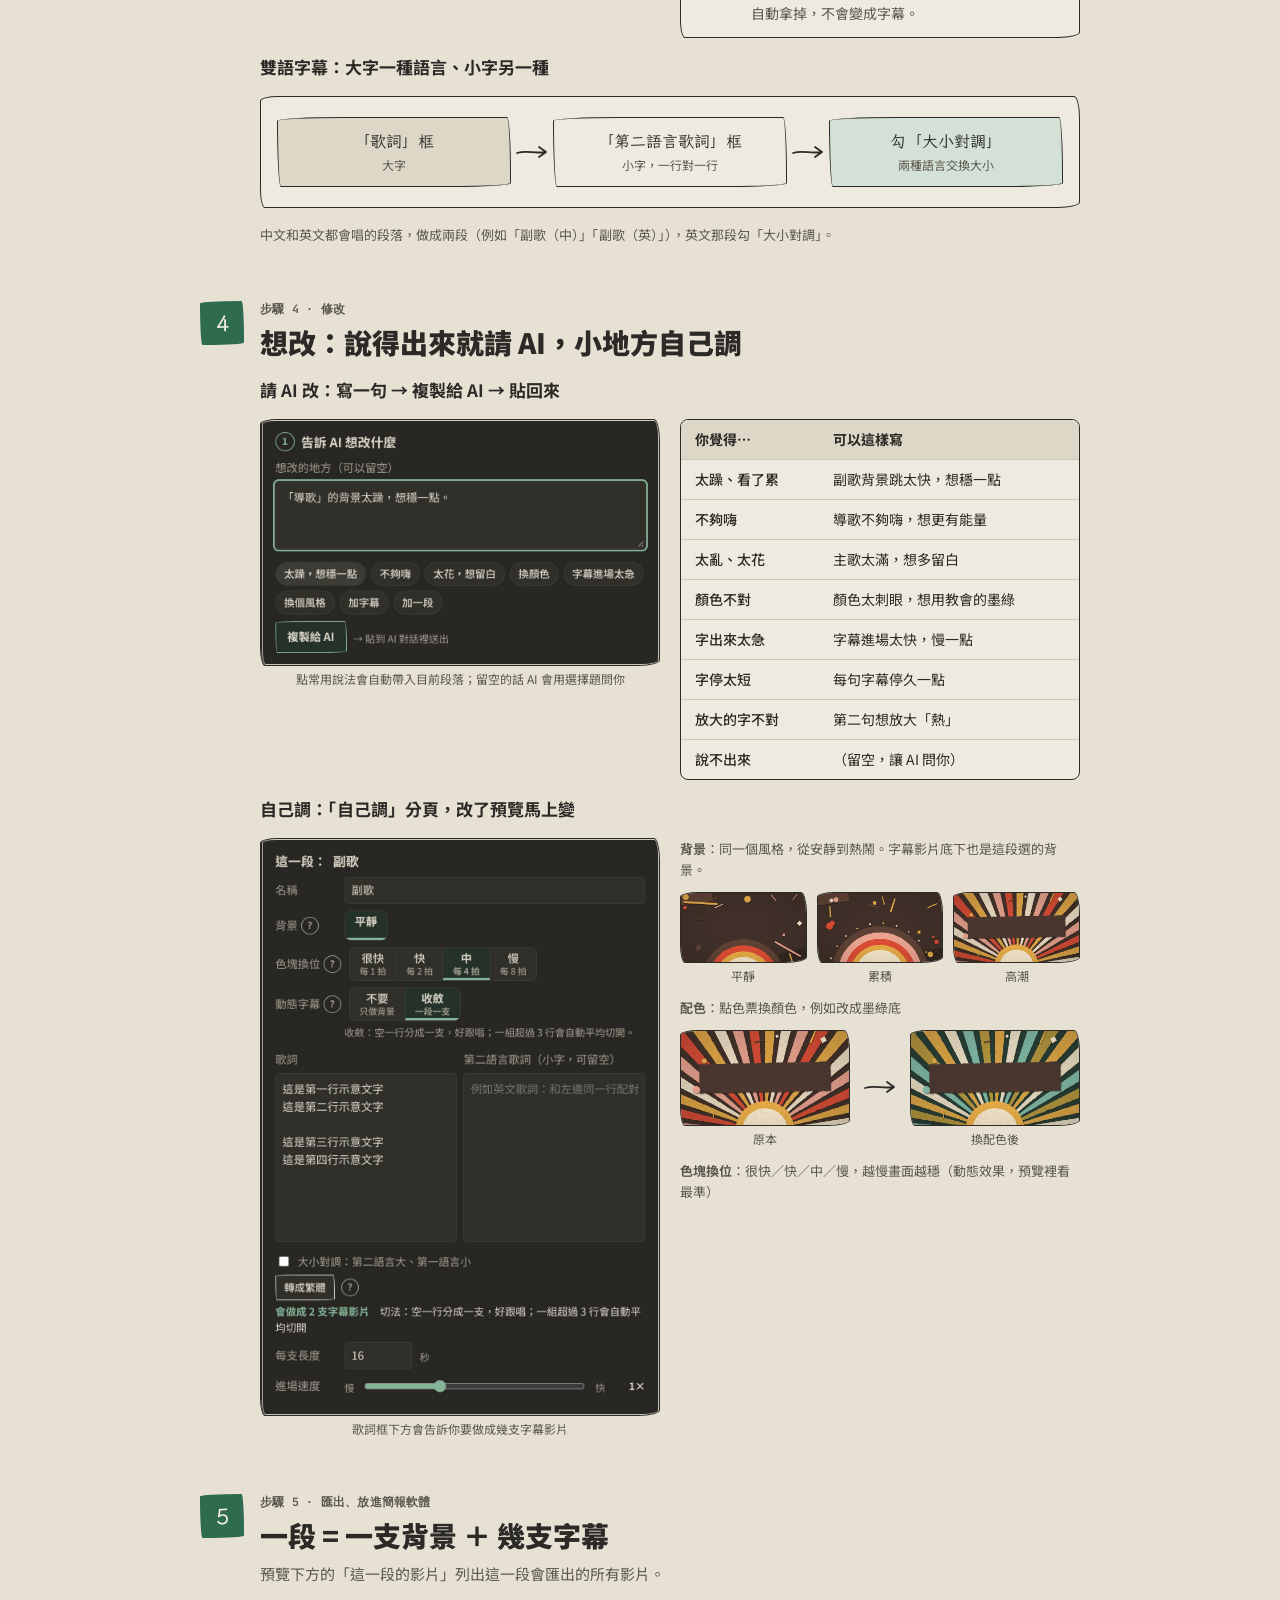
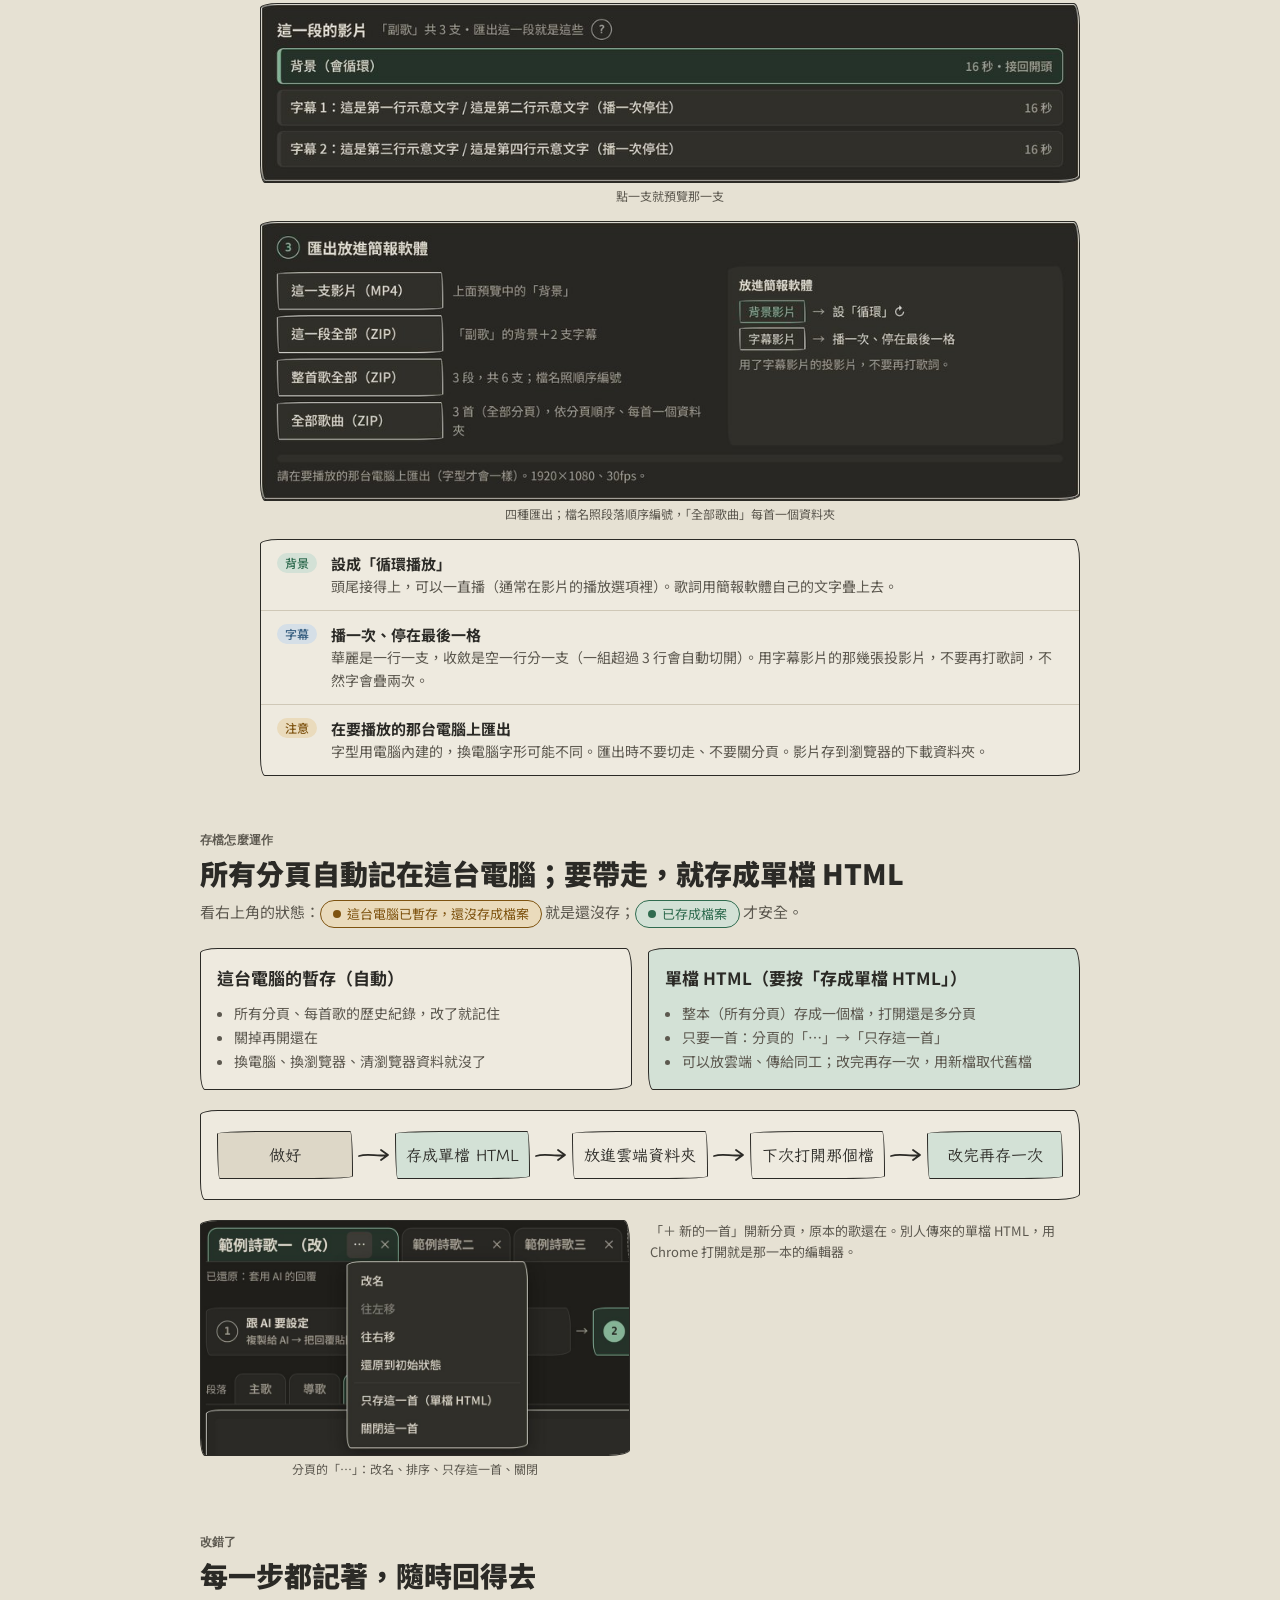
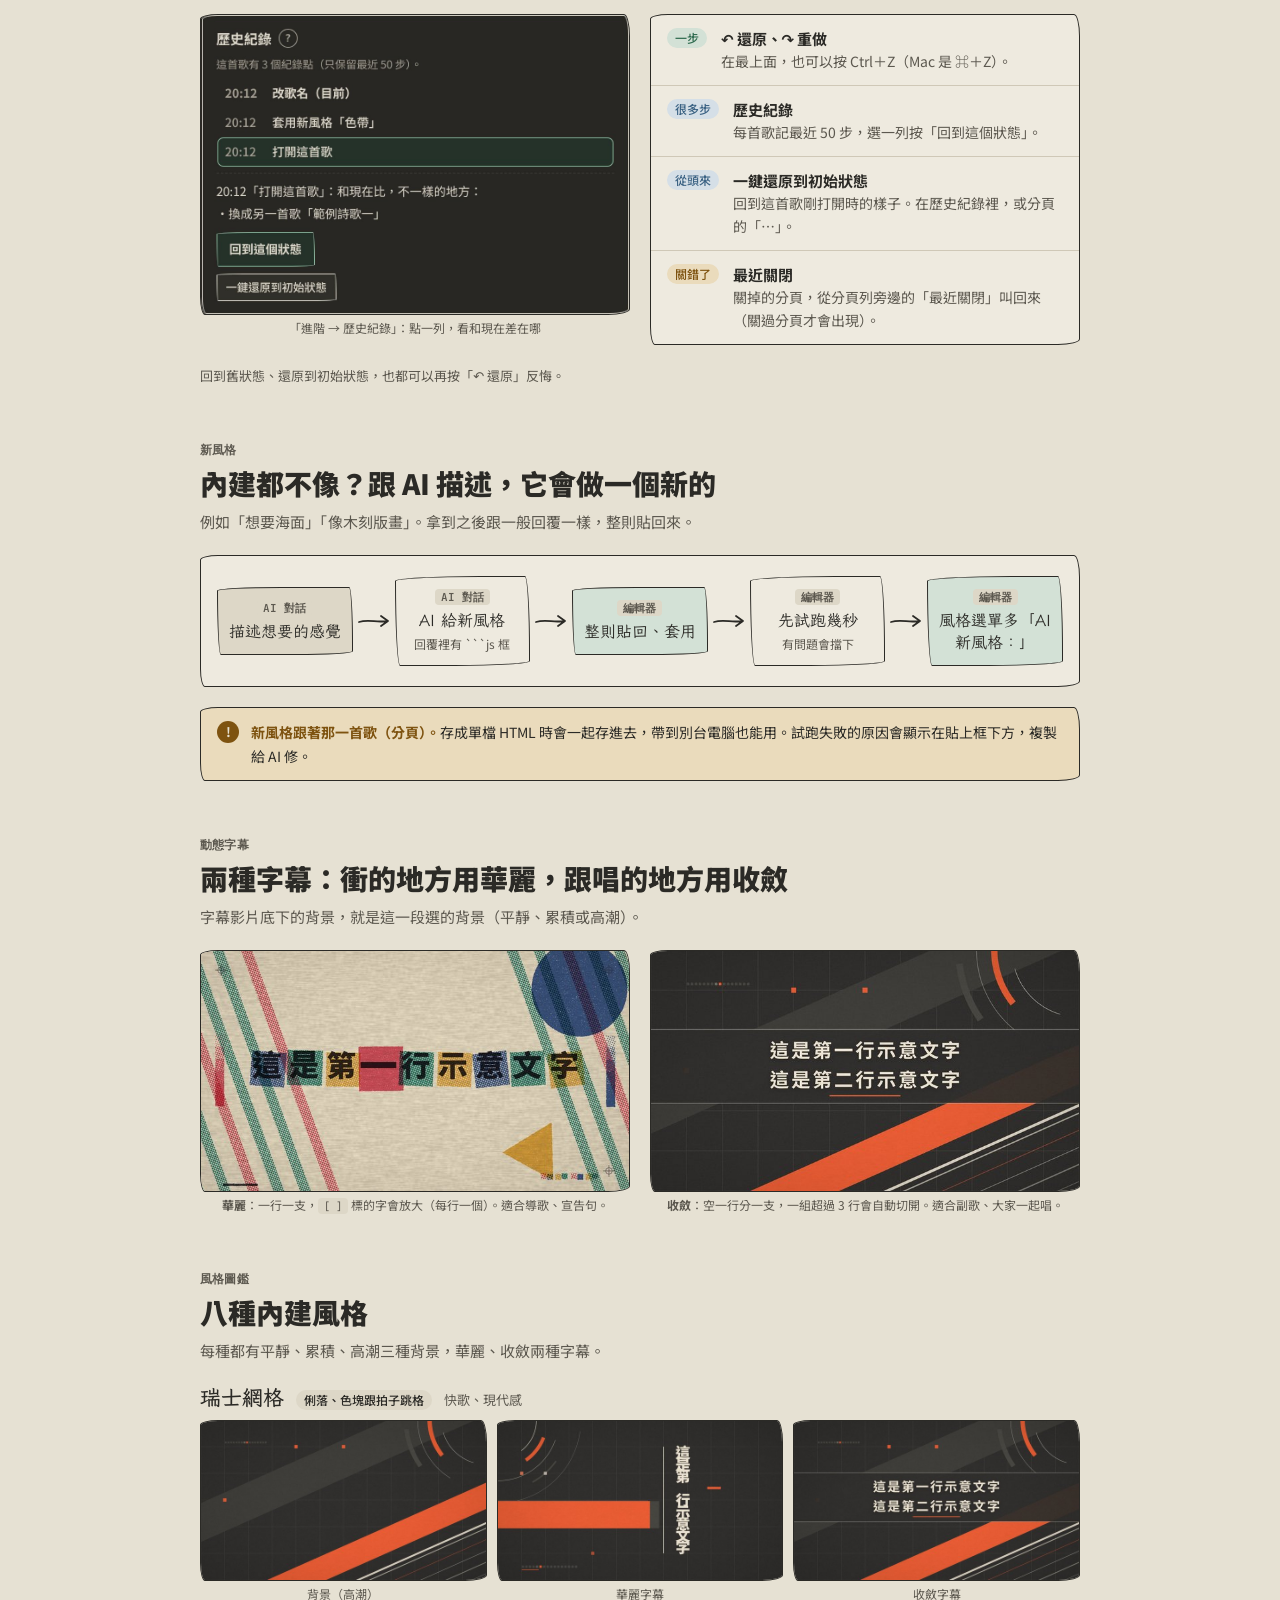
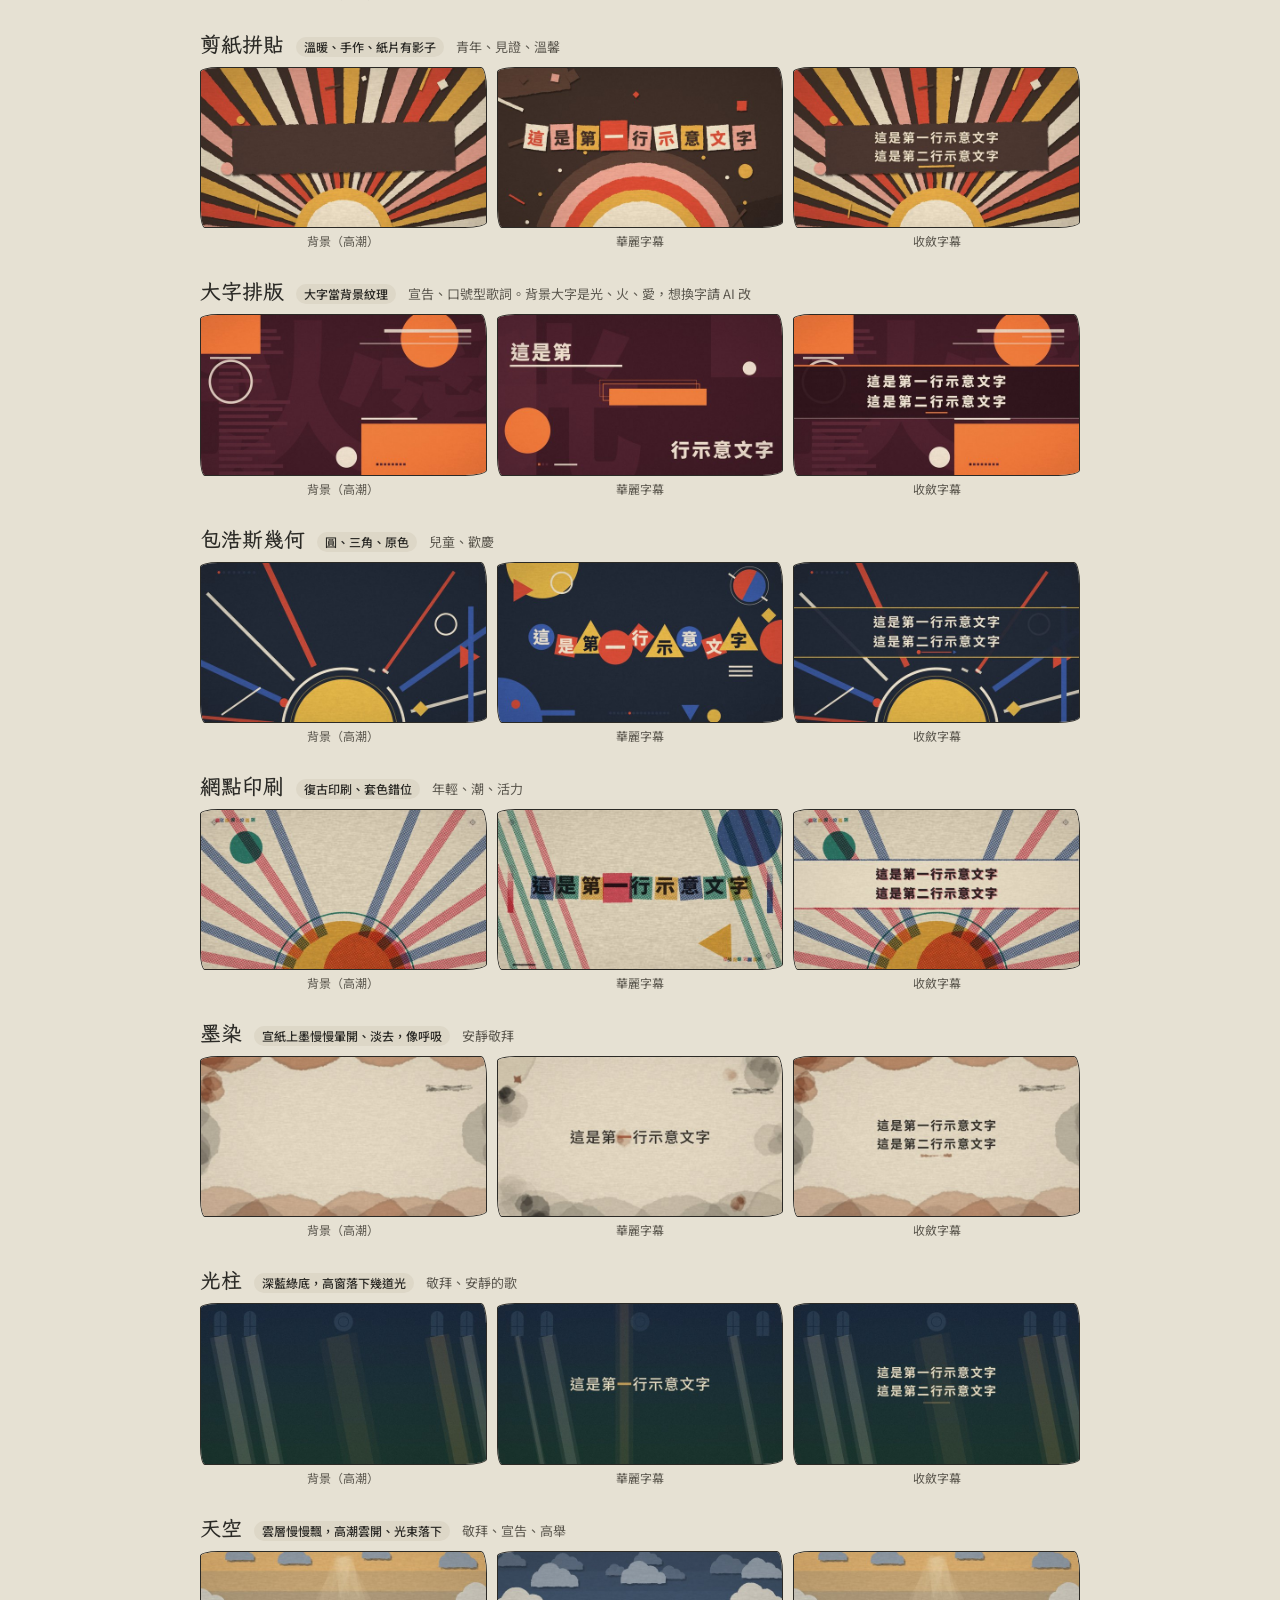
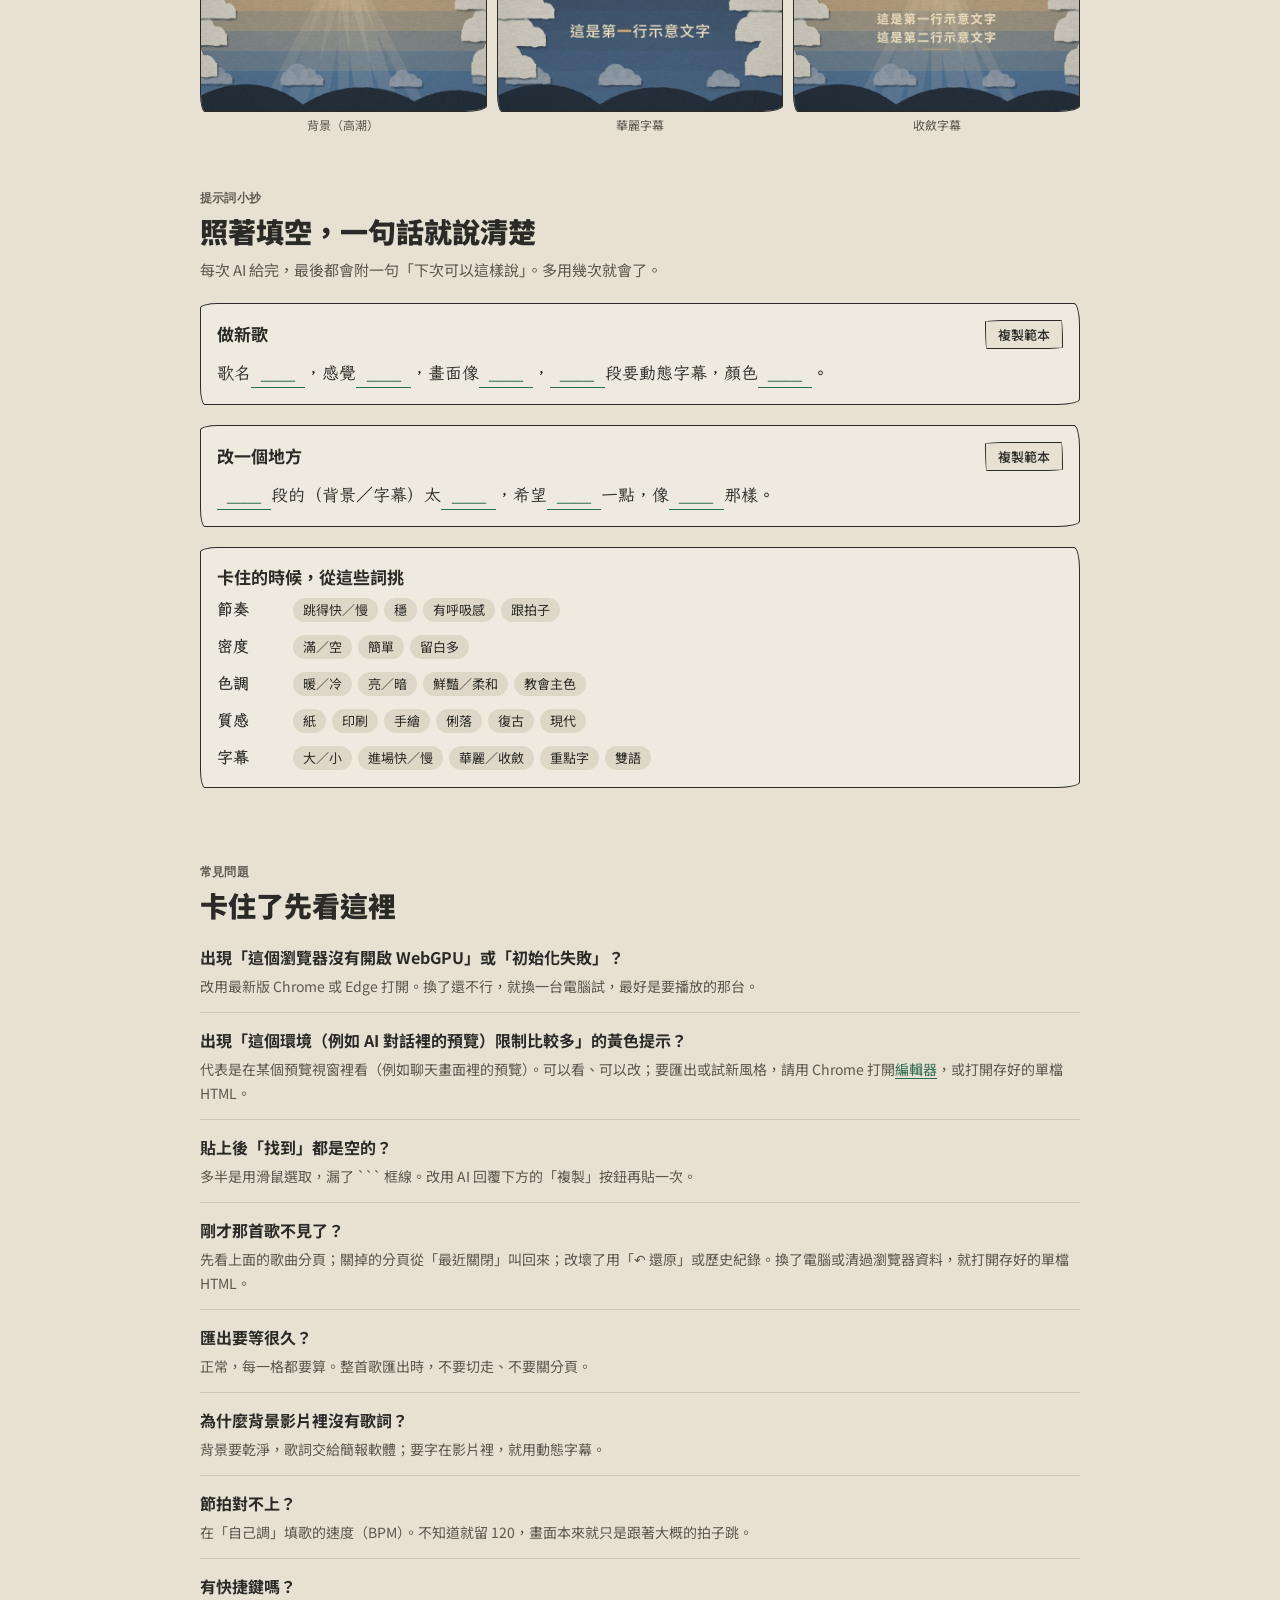
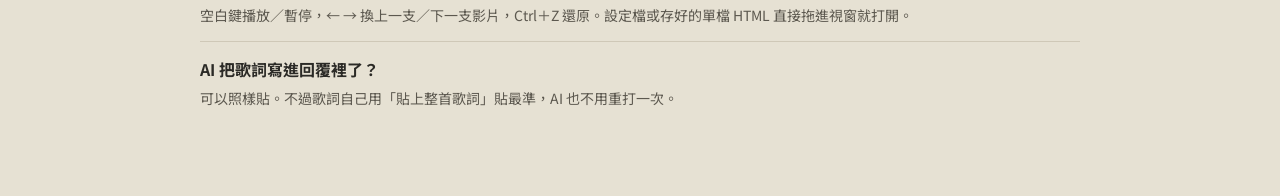
==== commit 90c665fb: "介面精簡與操作手感：段落只留一處、拖曳排序、快捷鍵、拖檔打開、雙語並排 - 段落只在預覽上方的分頁列：點一下切換、按住拖曳排序、Alt+← → 移動、點兩下改名、目前那段的 × 刪除（可復原） - 歌" ====
--- a/guide/index.html
+++ b/guide/index.html
@@ -91,11 +91,11 @@
     <span class="pin" style="left:97.6%; top:65.0%;">10</span>
   </div>
   <div class="legend">
-    <div><b>1</b><span>歌曲分頁：一個分頁一首歌，「⋯」是這首的選項</span></div>
+    <div><b>1</b><span>歌曲分頁：一個分頁一首歌，按住拖曳排序，「⋯」是這首的選項</span></div>
     <div><b>2</b><span>↶ 還原、↷ 重做</span></div>
     <div><b>3</b><span>存成單檔 HTML：整本存成一個檔</span></div>
     <div><b>4</b><span>三步驟：告訴你現在在哪一步</span></div>
-    <div><b>5</b><span>段落分頁：主歌、導歌、副歌</span></div>
+    <div><b>5</b><span>段落分頁：點一下切換，按住拖曳排序，點兩下改名</span></div>
     <div><b>6</b><span>預覽：就是匯出後的樣子</span></div>
     <div><b>7</b><span>這一段的影片：點一支就預覽那一支</span></div>
     <div><b>8</b><span>右邊三個分頁：請 AI 改／自己調／進階</span></div>
@@ -438,6 +438,7 @@
     <div class="qa"><h3>匯出要等很久？</h3><p>正常，每一格都要算。整首歌匯出時，不要切走、不要關分頁。</p></div>
     <div class="qa"><h3>為什麼背景影片裡沒有歌詞？</h3><p>背景要乾淨，歌詞交給簡報軟體；要字在影片裡，就用動態字幕。</p></div>
     <div class="qa"><h3>節拍對不上？</h3><p>在「自己調」填歌的速度（BPM）。不知道就留 120，畫面本來就只是跟著大概的拍子跳。</p></div>
+    <div class="qa"><h3>有快捷鍵嗎？</h3><p>空白鍵播放／暫停，← → 換上一支／下一支影片，Ctrl＋Z 還原。設定檔或存好的單檔 HTML 直接拖進視窗就打開。</p></div>
     <div class="qa"><h3>AI 把歌詞寫進回覆裡了？</h3><p>可以照樣貼。不過歌詞自己用「貼上整首歌詞」貼最準，AI 也不用重打一次。</p></div>
   </div>
 </section>
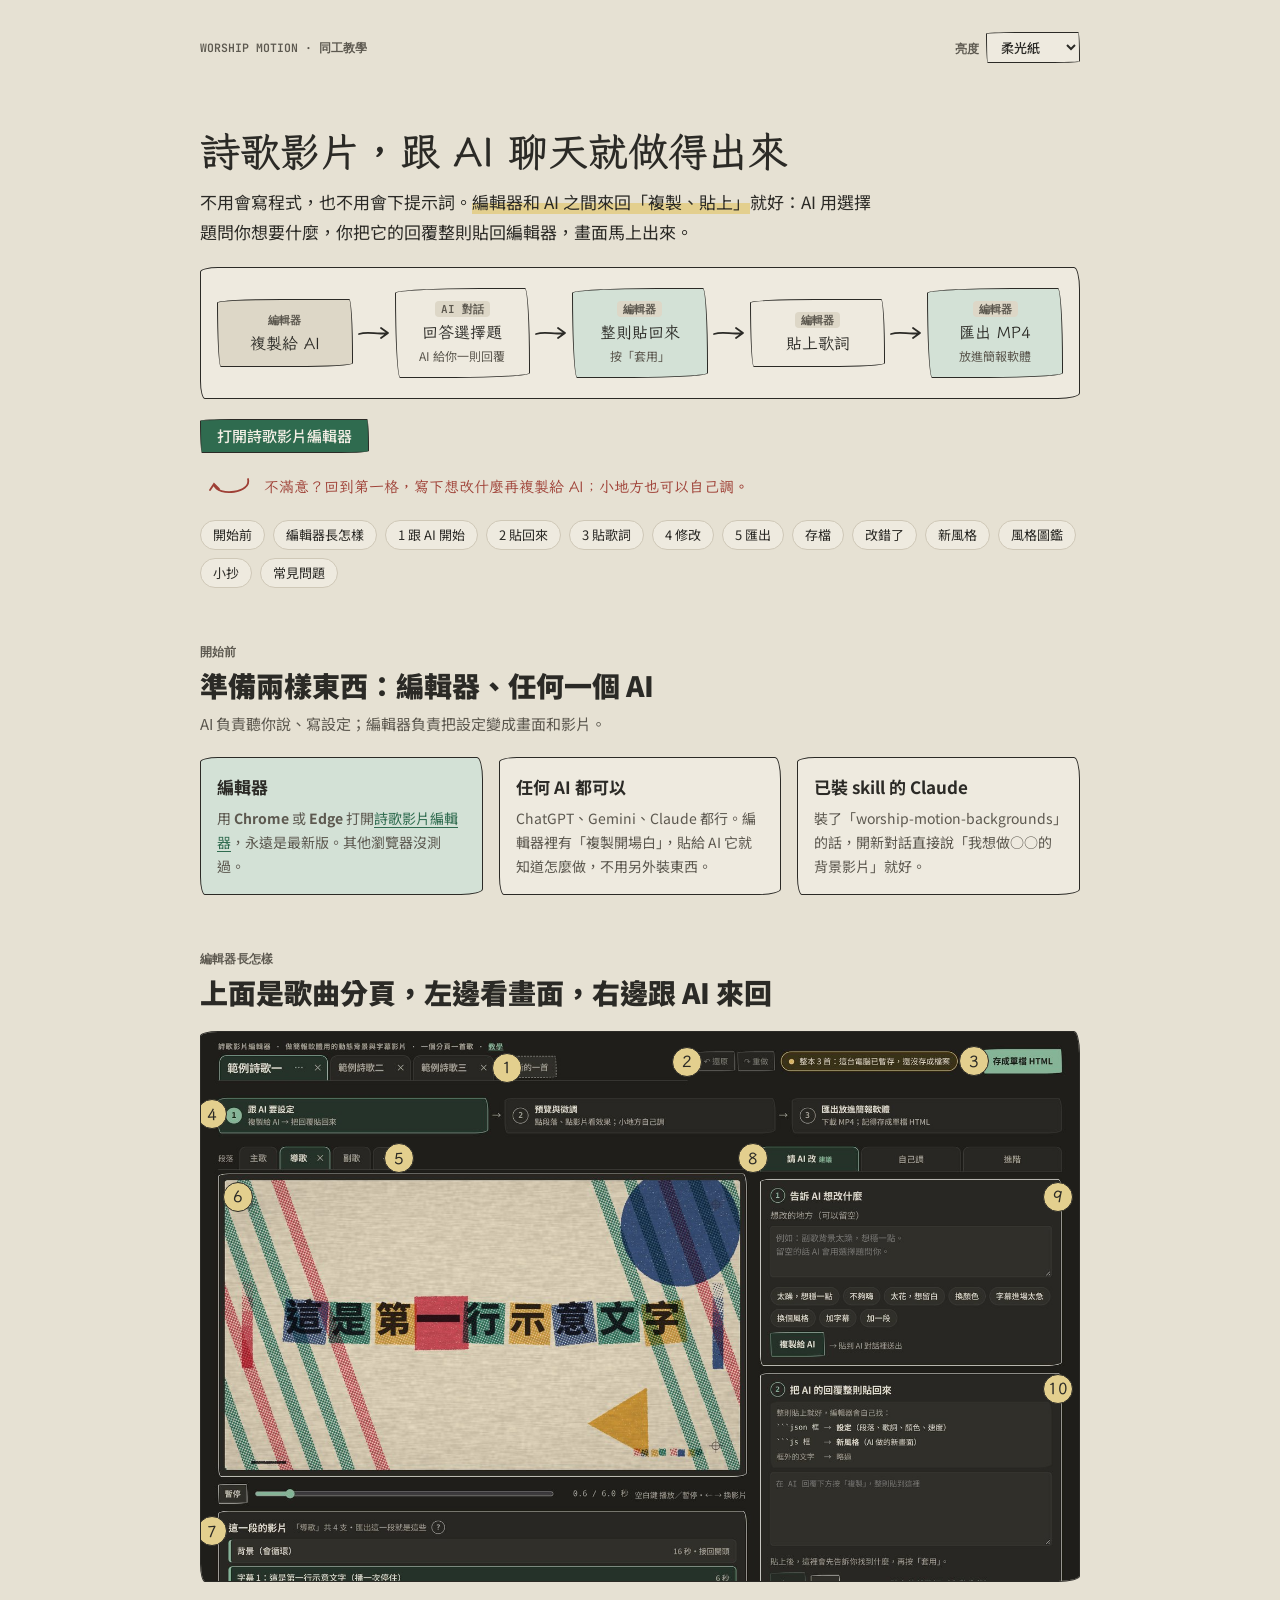
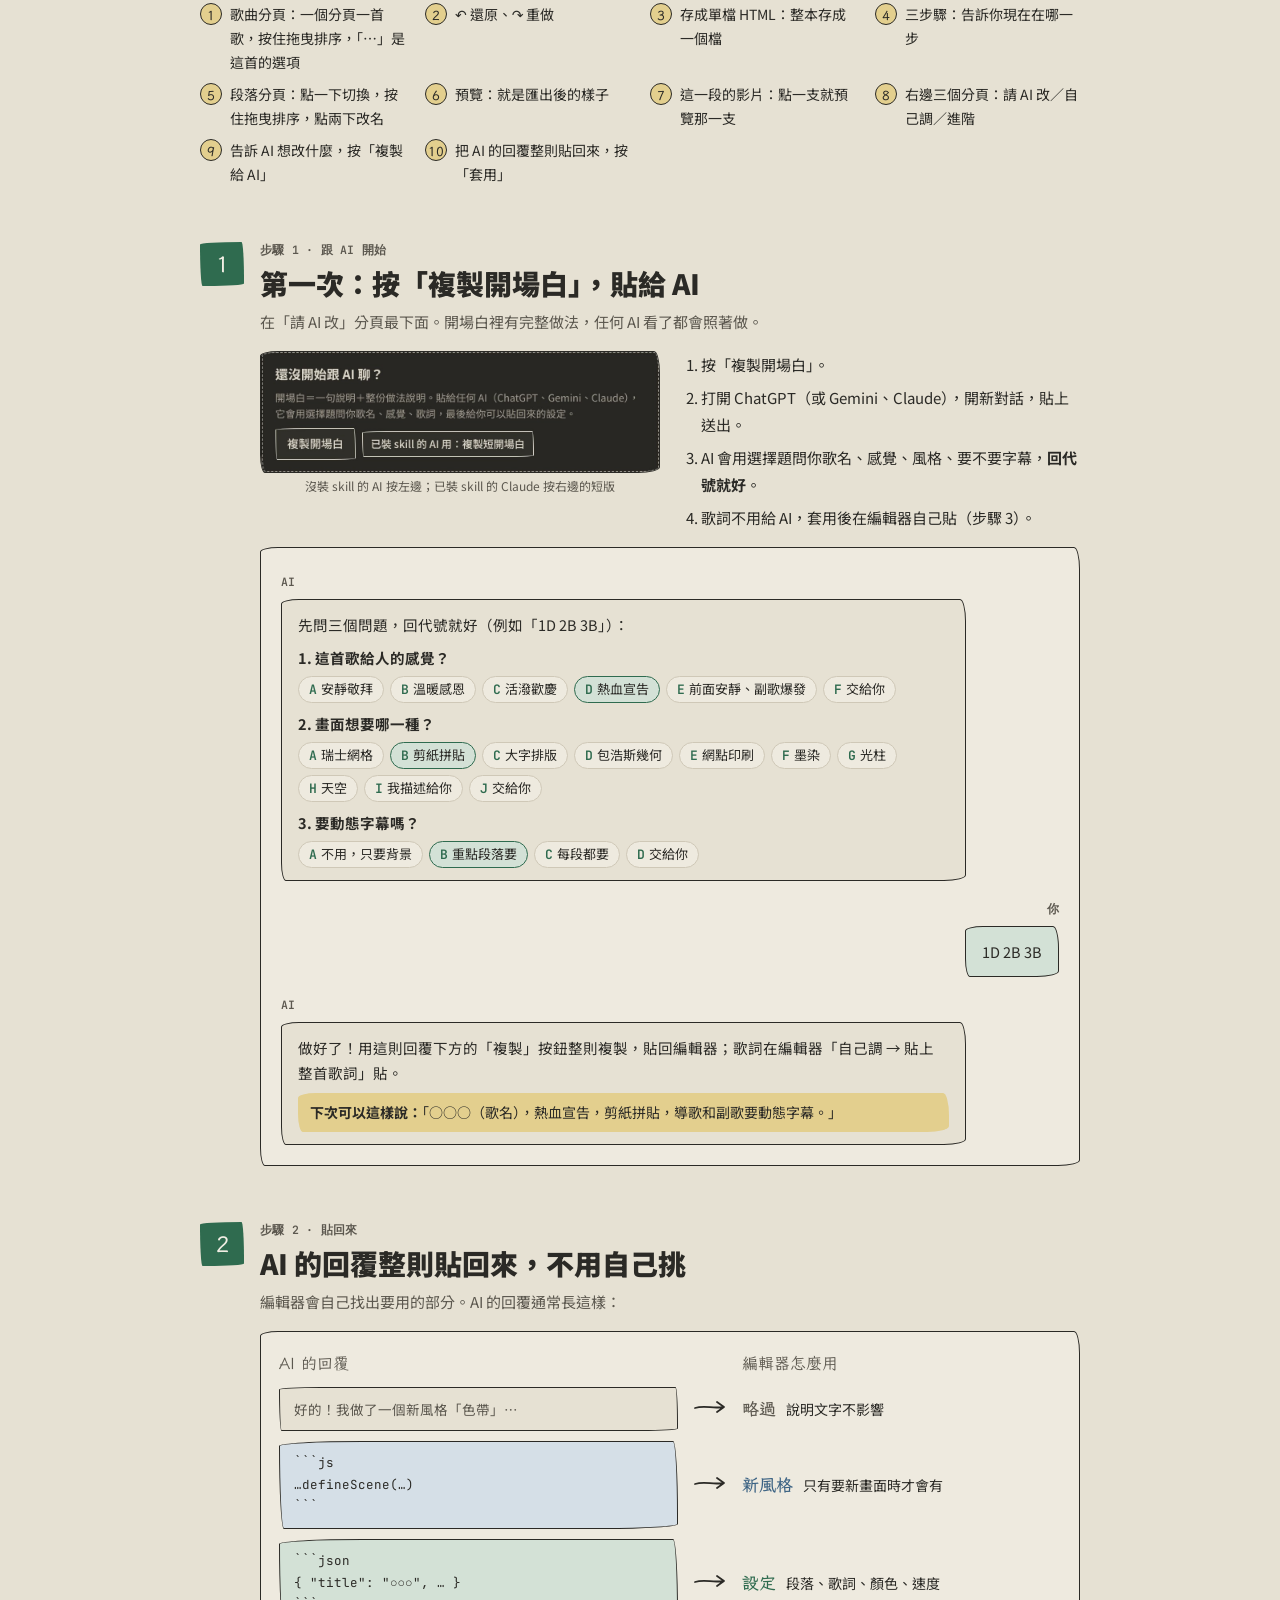
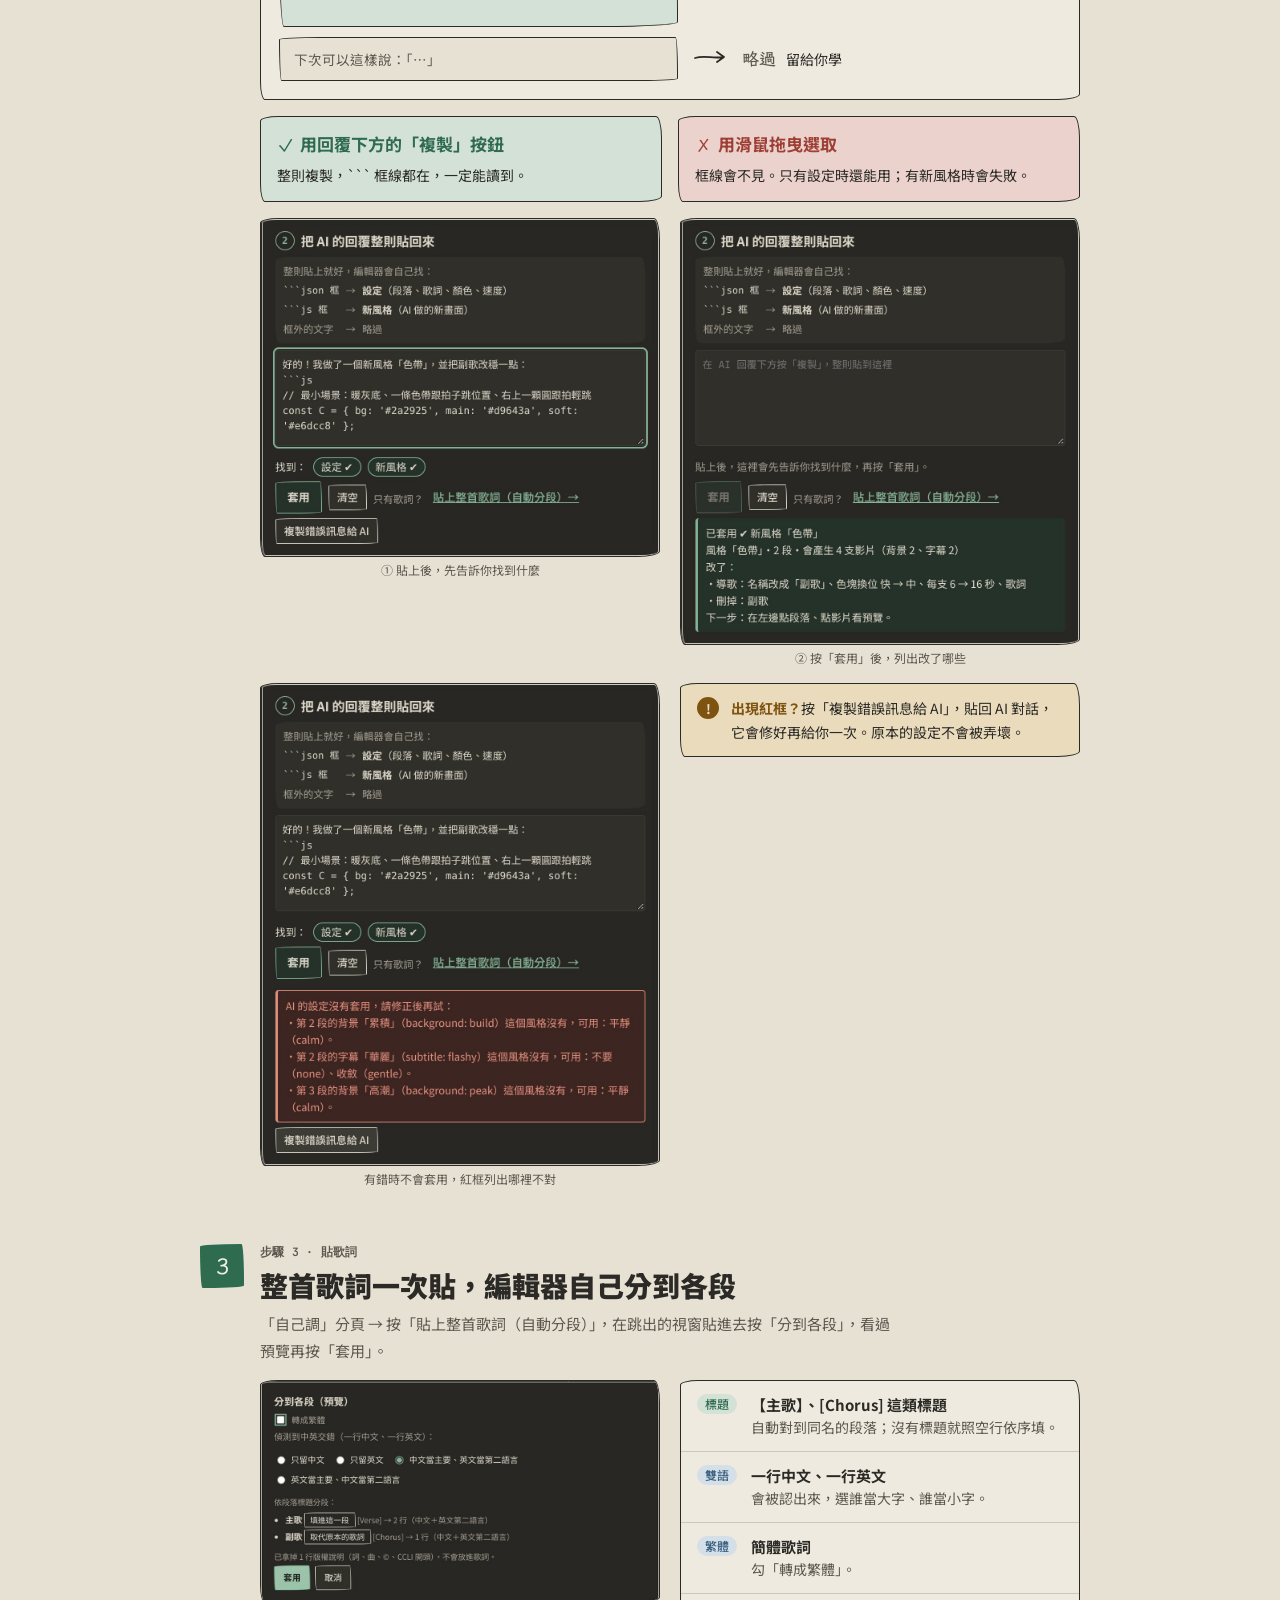
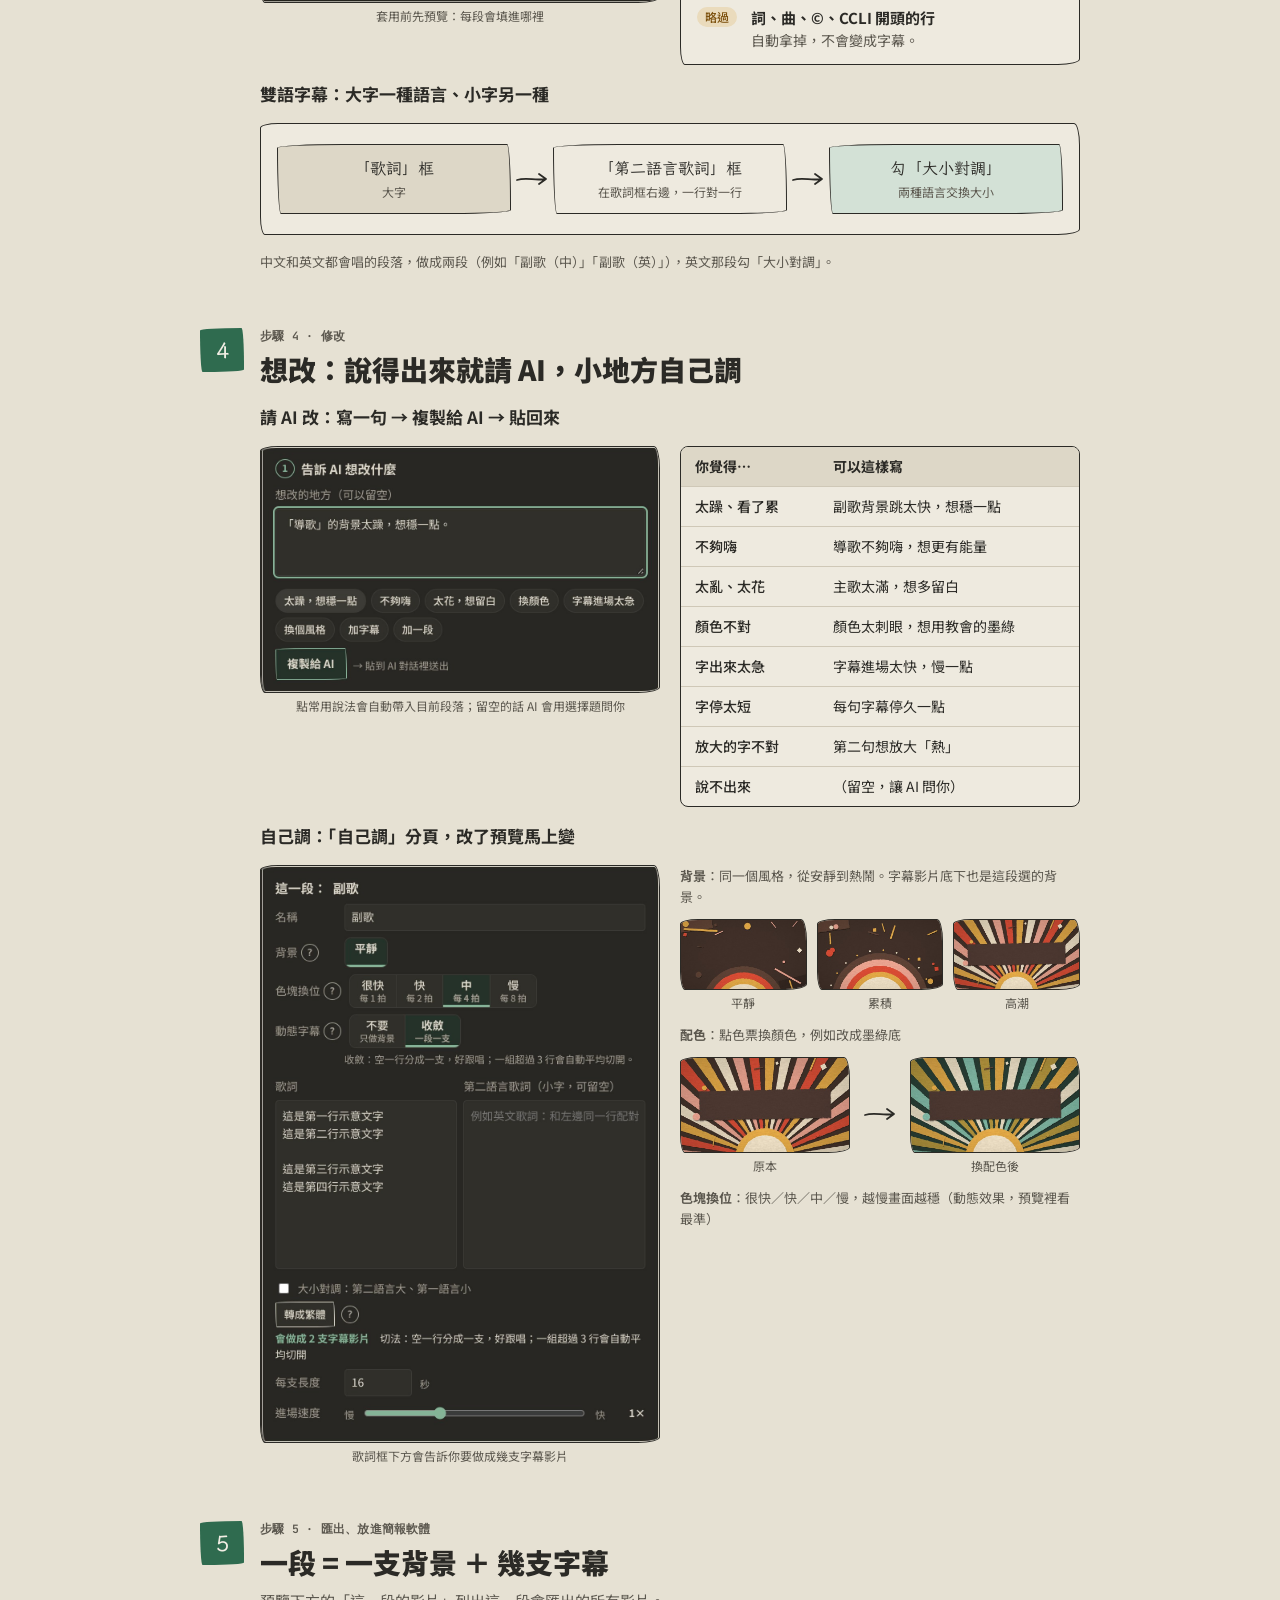
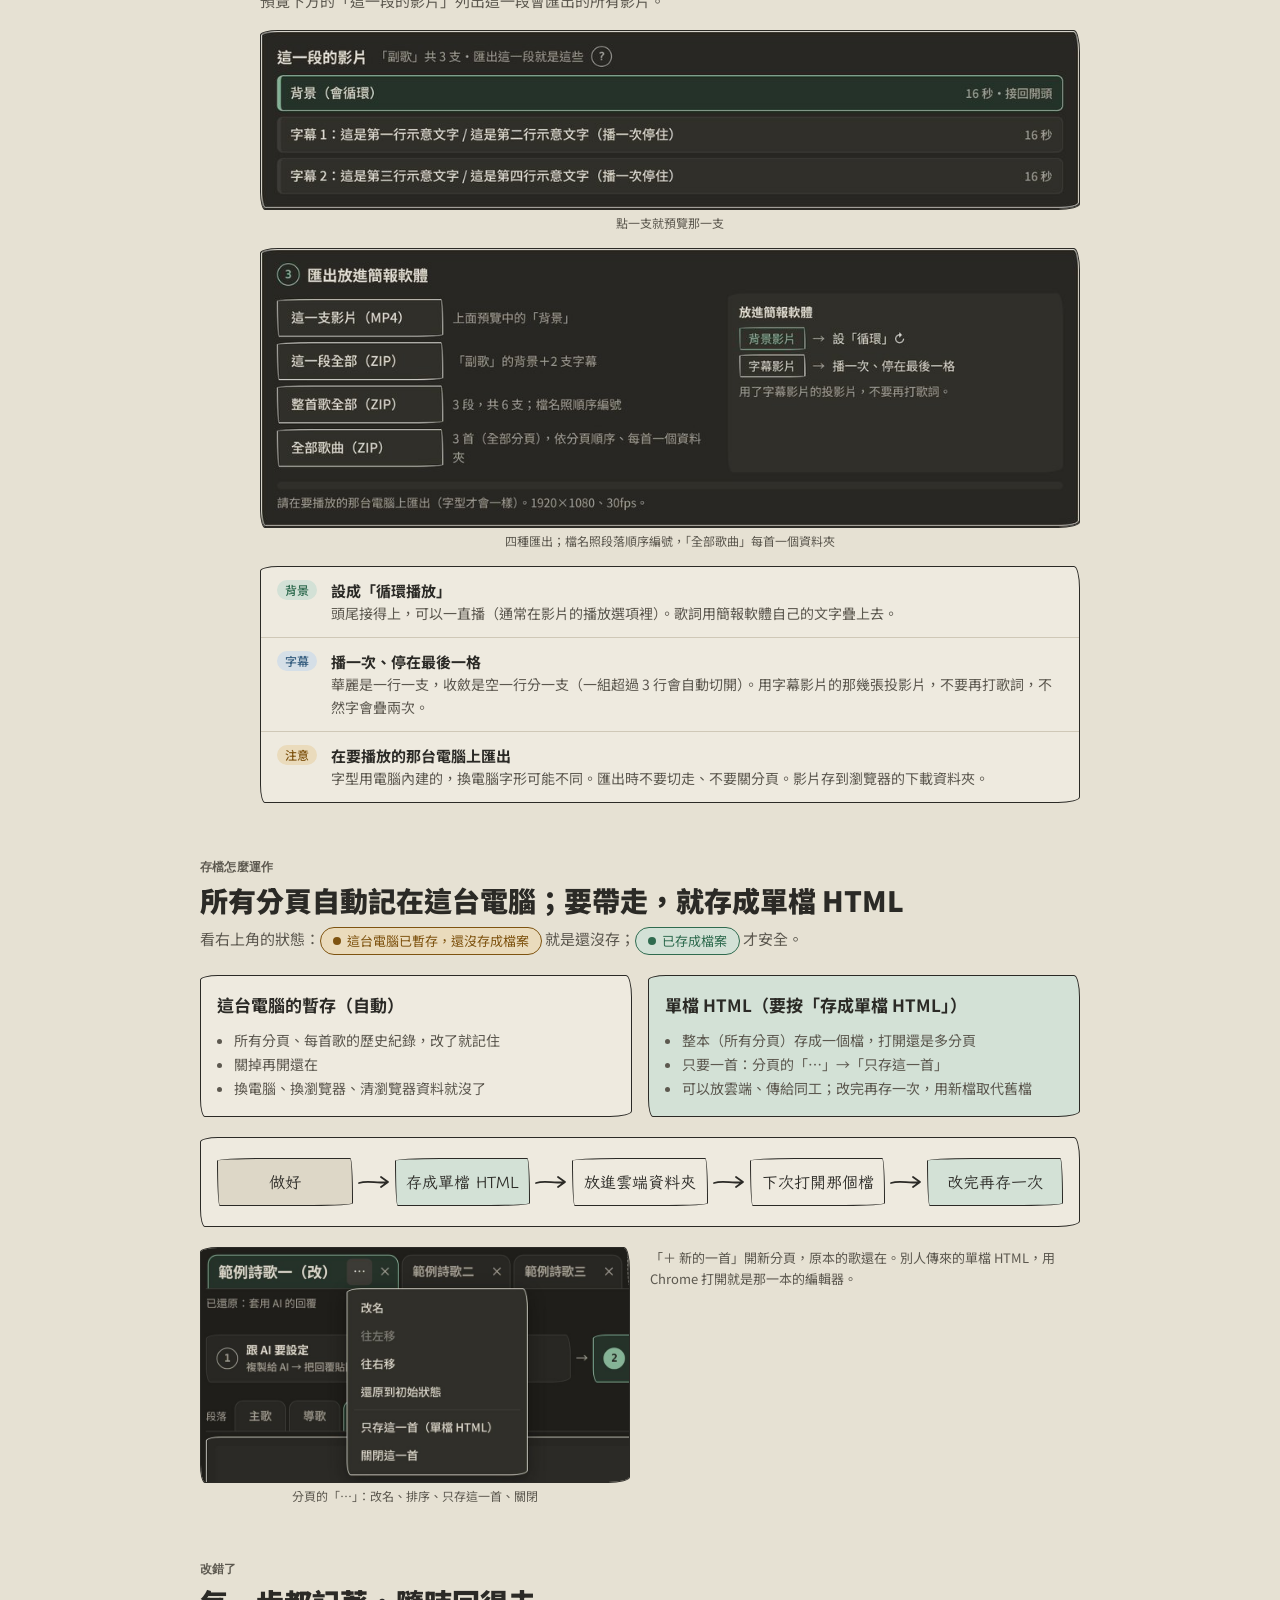
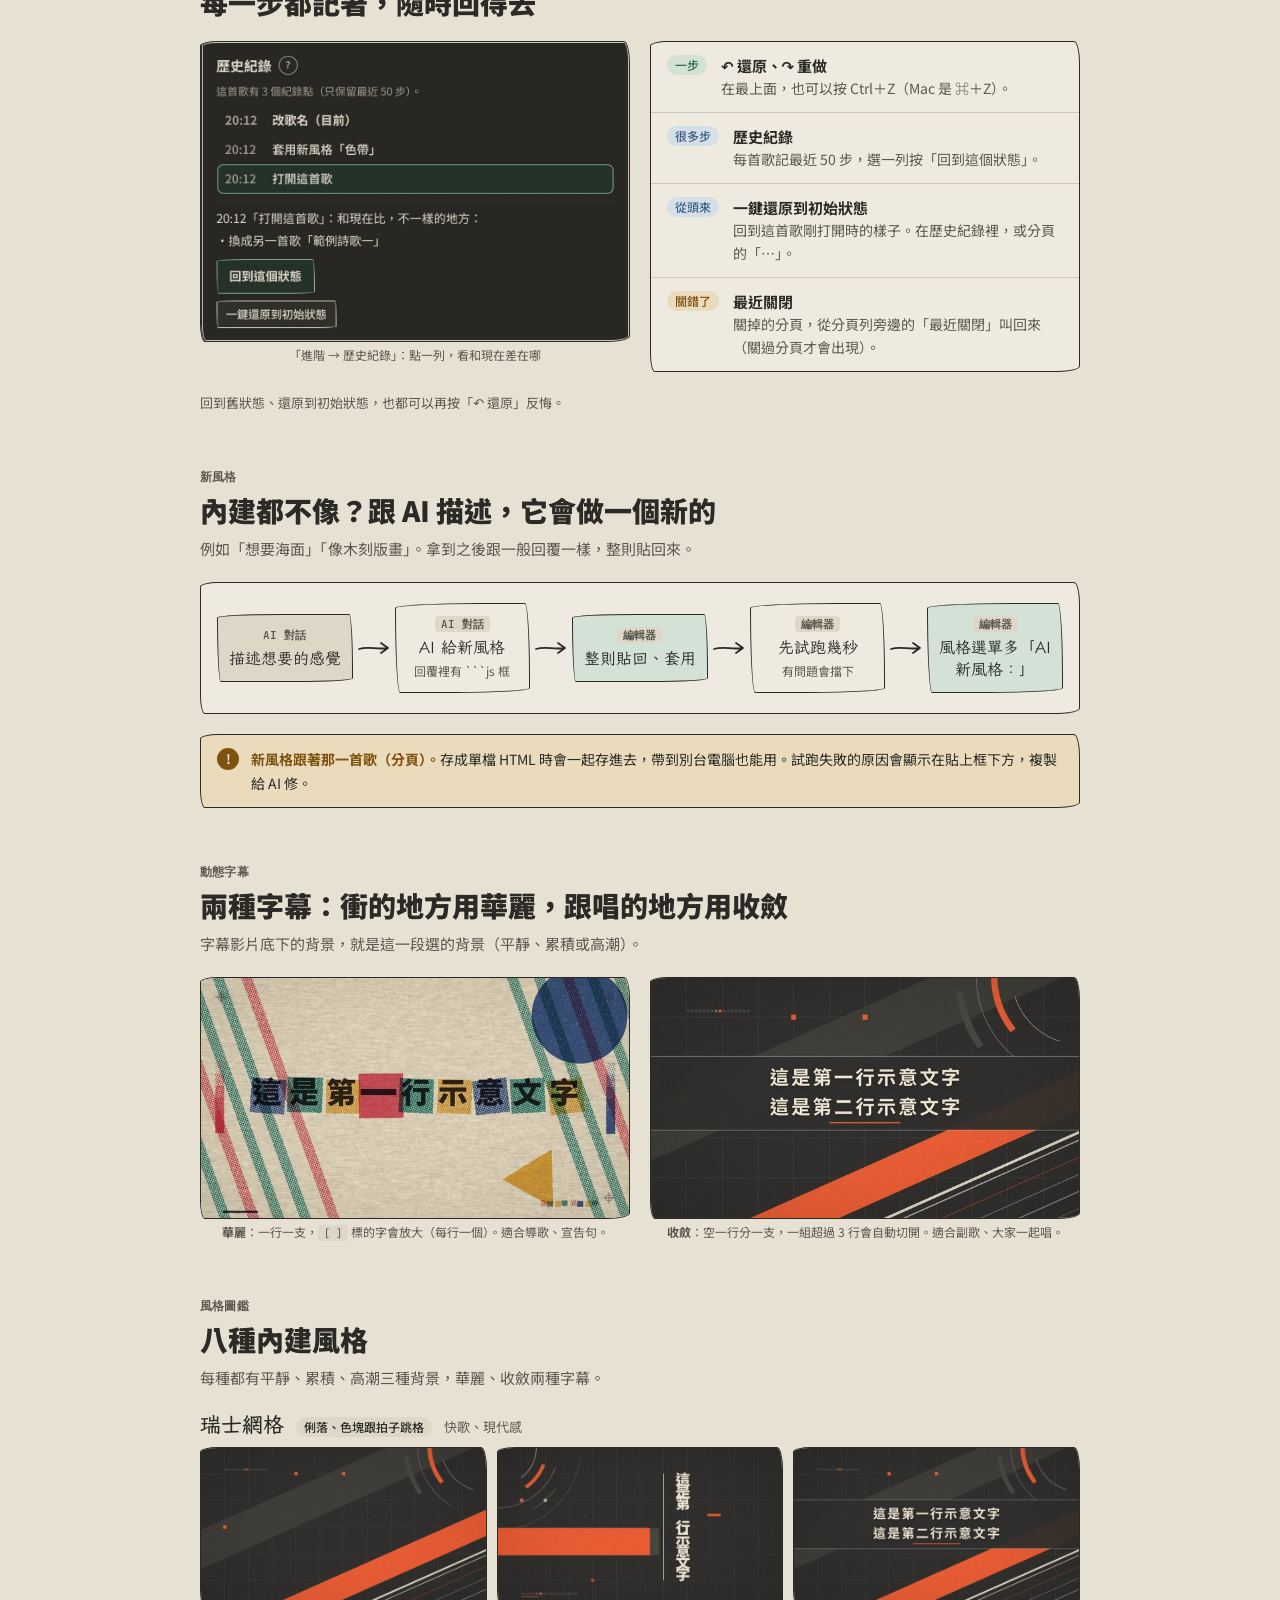
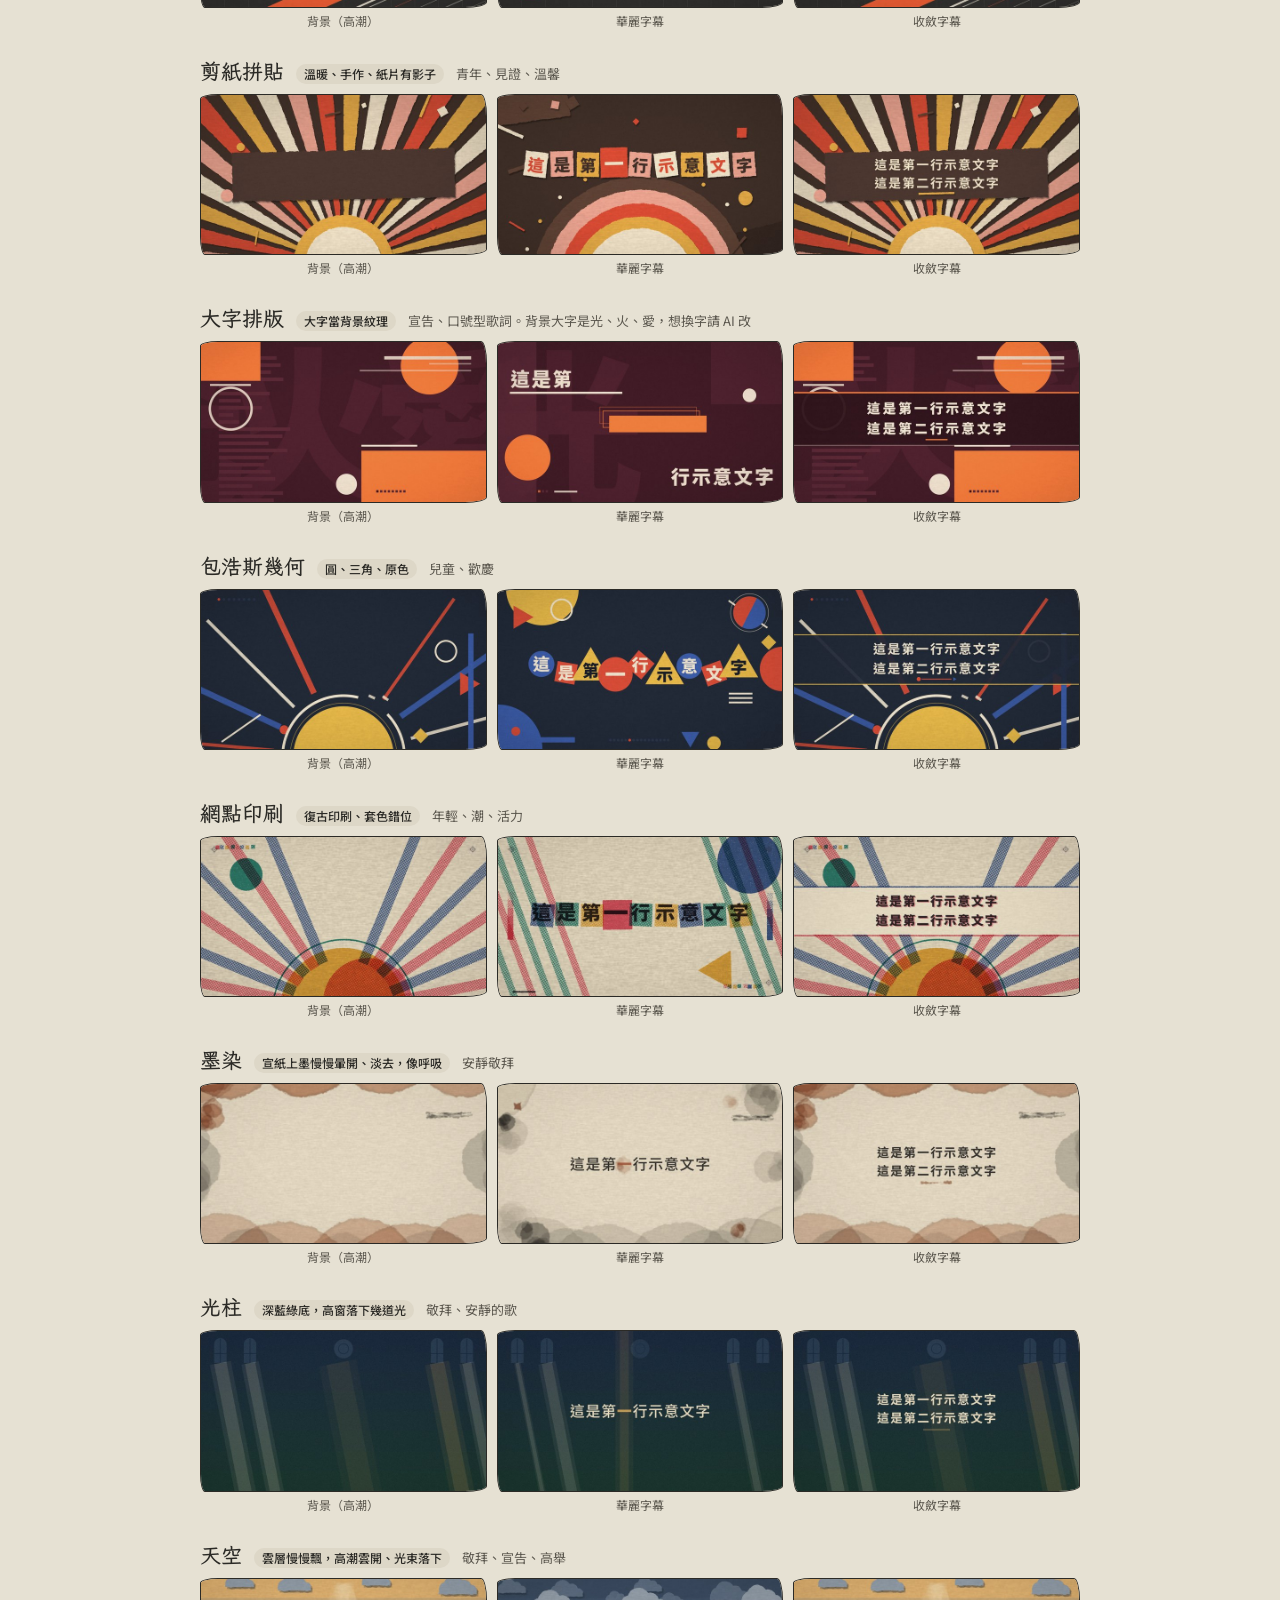
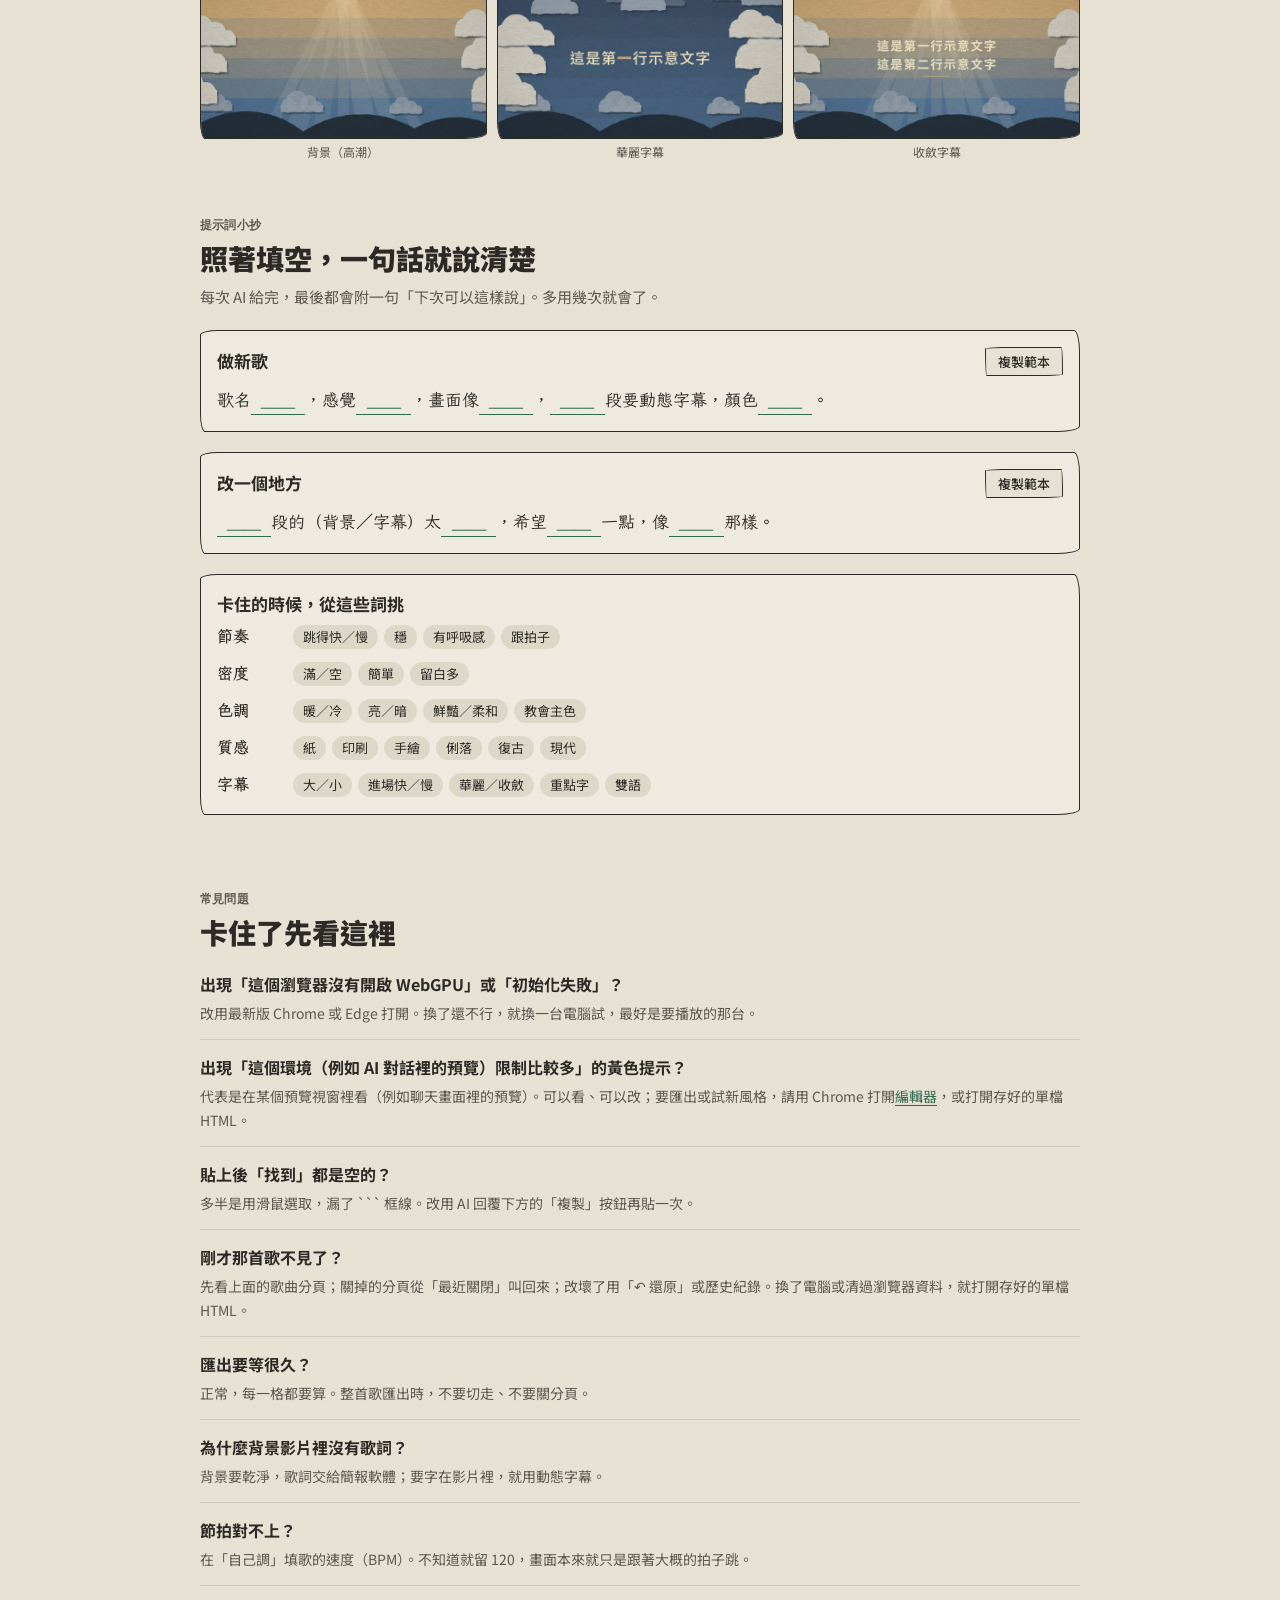
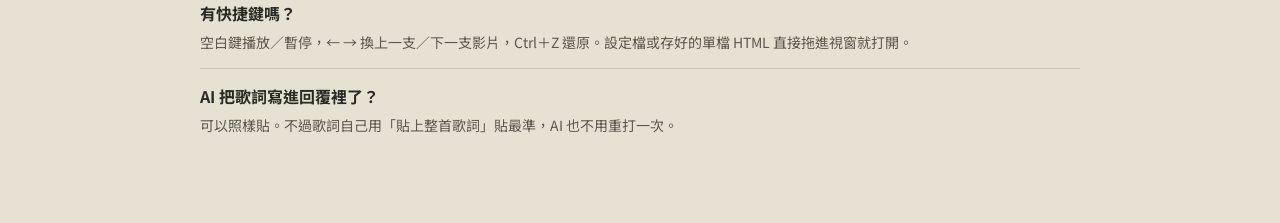
==== commit e0cabc5d: "文件：教學頁的貼歌詞步驟與雙語框位置、verify-editor 功能地圖跟上新介面 Co-Authored-By: Claude Opus 5.5 <noreply@anthropic.com> C" ====
--- a/guide/index.html
+++ b/guide/index.html
@@ -194,7 +194,7 @@
       <div class="sec-head">
         <span class="eyebrow">步驟 3 · 貼歌詞</span>
         <h2>整首歌詞一次貼，編輯器自己分到各段</h2>
-        <p>「自己調」分頁 → 「貼上整首歌詞」，貼進去按「分到各段」，看過預覽再按「套用」。</p>
+        <p>「自己調」分頁 → 按「貼上整首歌詞（自動分段）」，在跳出的視窗貼進去按「分到各段」，看過預覽再按「套用」。</p>
       </div>
       <div class="two">
         <figure class="plain"><img src="img/lyrics.jpg" alt="分到各段的預覽：轉成繁體、中英交錯怎麼放、每段填進哪裡、拿掉版權行"><figcaption>套用前先預覽：每段會填進哪裡</figcaption></figure>
@@ -208,7 +208,7 @@
       <h3>雙語字幕：大字一種語言、小字另一種</h3>
       <div class="flow" role="img" aria-label="雙語：歌詞框放大字，第二語言歌詞放小字，勾大小對調就交換">
         <div class="node node-start">「歌詞」框<small>大字</small></div><svg class="arrow" viewBox="0 0 34 16" aria-hidden="true"><path d="M2 9 C 12 6, 20 10, 30 8 M 24 3 L 31 8 L 24 13"/></svg>
-        <div class="node">「第二語言歌詞」框<small>小字，一行對一行</small></div><svg class="arrow" viewBox="0 0 34 16" aria-hidden="true"><path d="M2 9 C 12 6, 20 10, 30 8 M 24 3 L 31 8 L 24 13"/></svg>
+        <div class="node">「第二語言歌詞」框<small>在歌詞框右邊，一行對一行</small></div><svg class="arrow" viewBox="0 0 34 16" aria-hidden="true"><path d="M2 9 C 12 6, 20 10, 30 8 M 24 3 L 31 8 L 24 13"/></svg>
         <div class="node node-key">勾「大小對調」<small>兩種語言交換大小</small></div>
       </div>
       <p class="small muted">中文和英文都會唱的段落，做成兩段（例如「副歌（中）」「副歌（英）」），英文那段勾「大小對調」。</p>
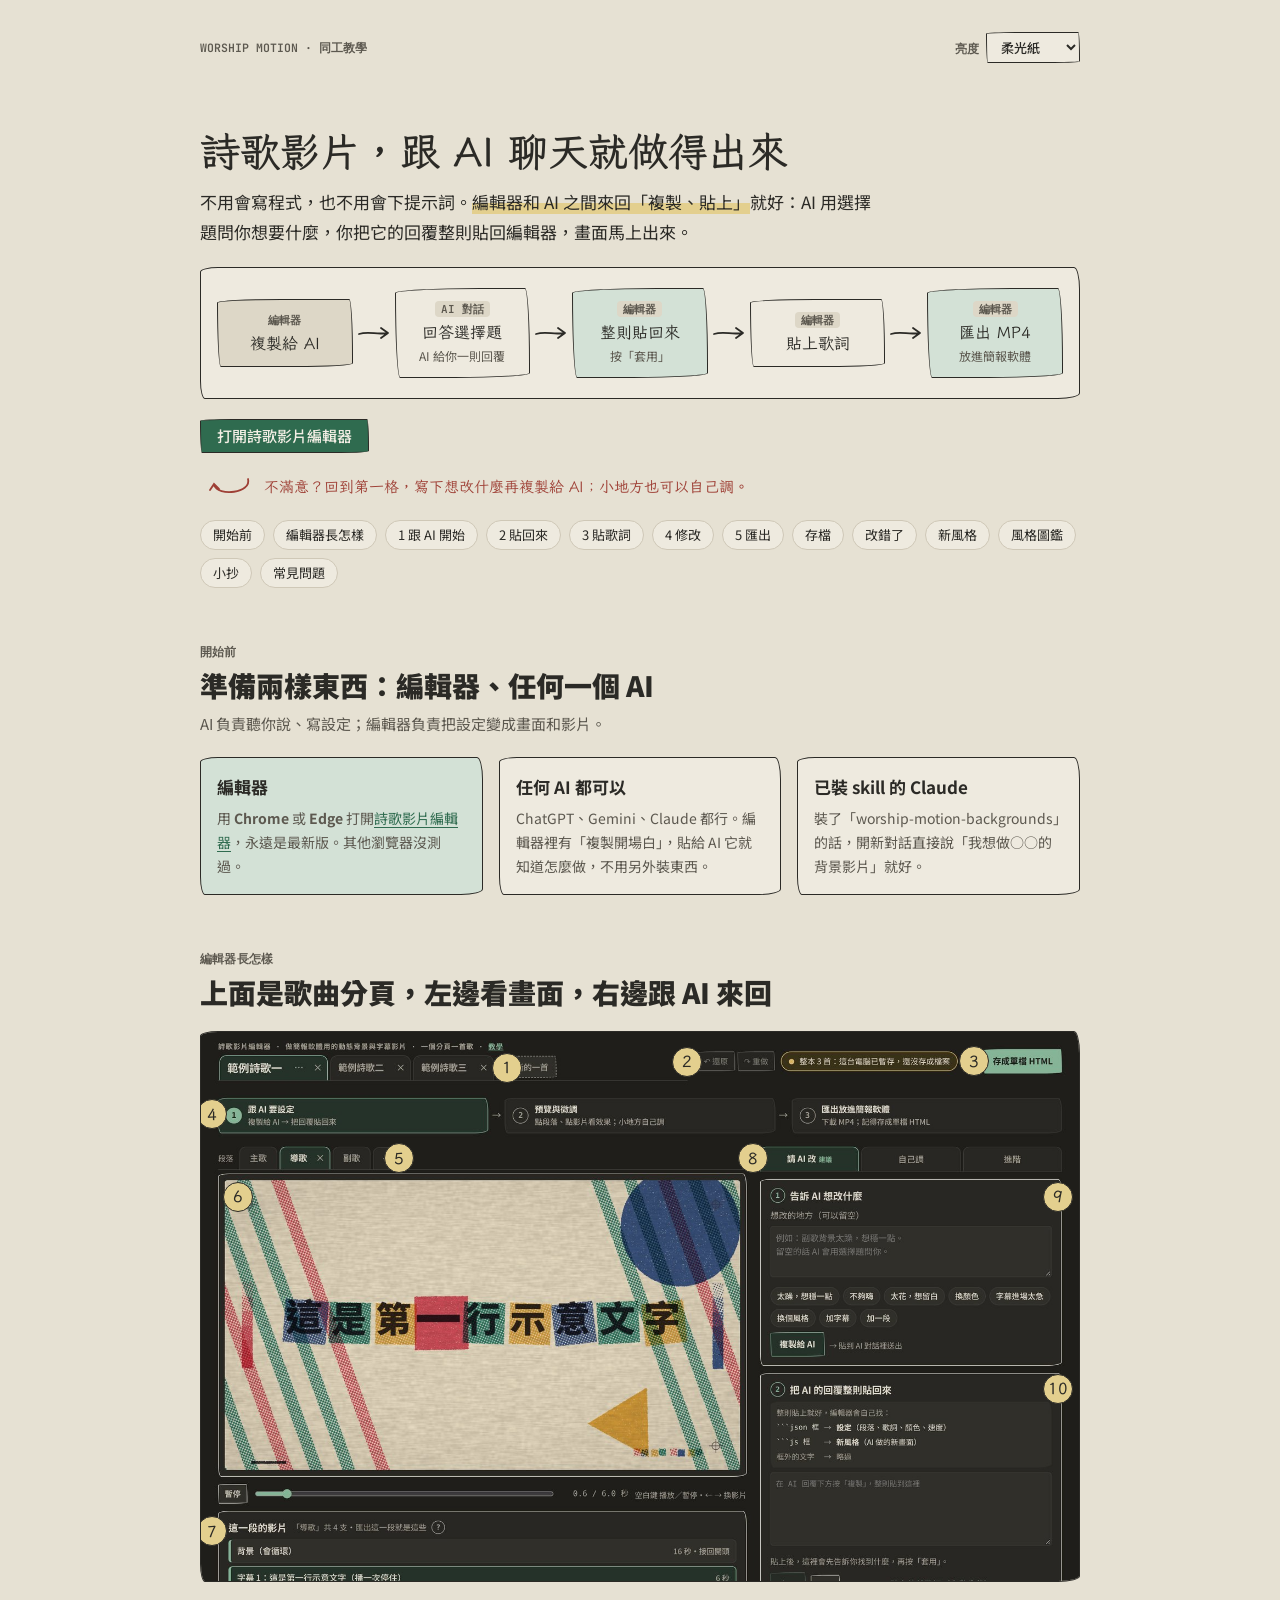
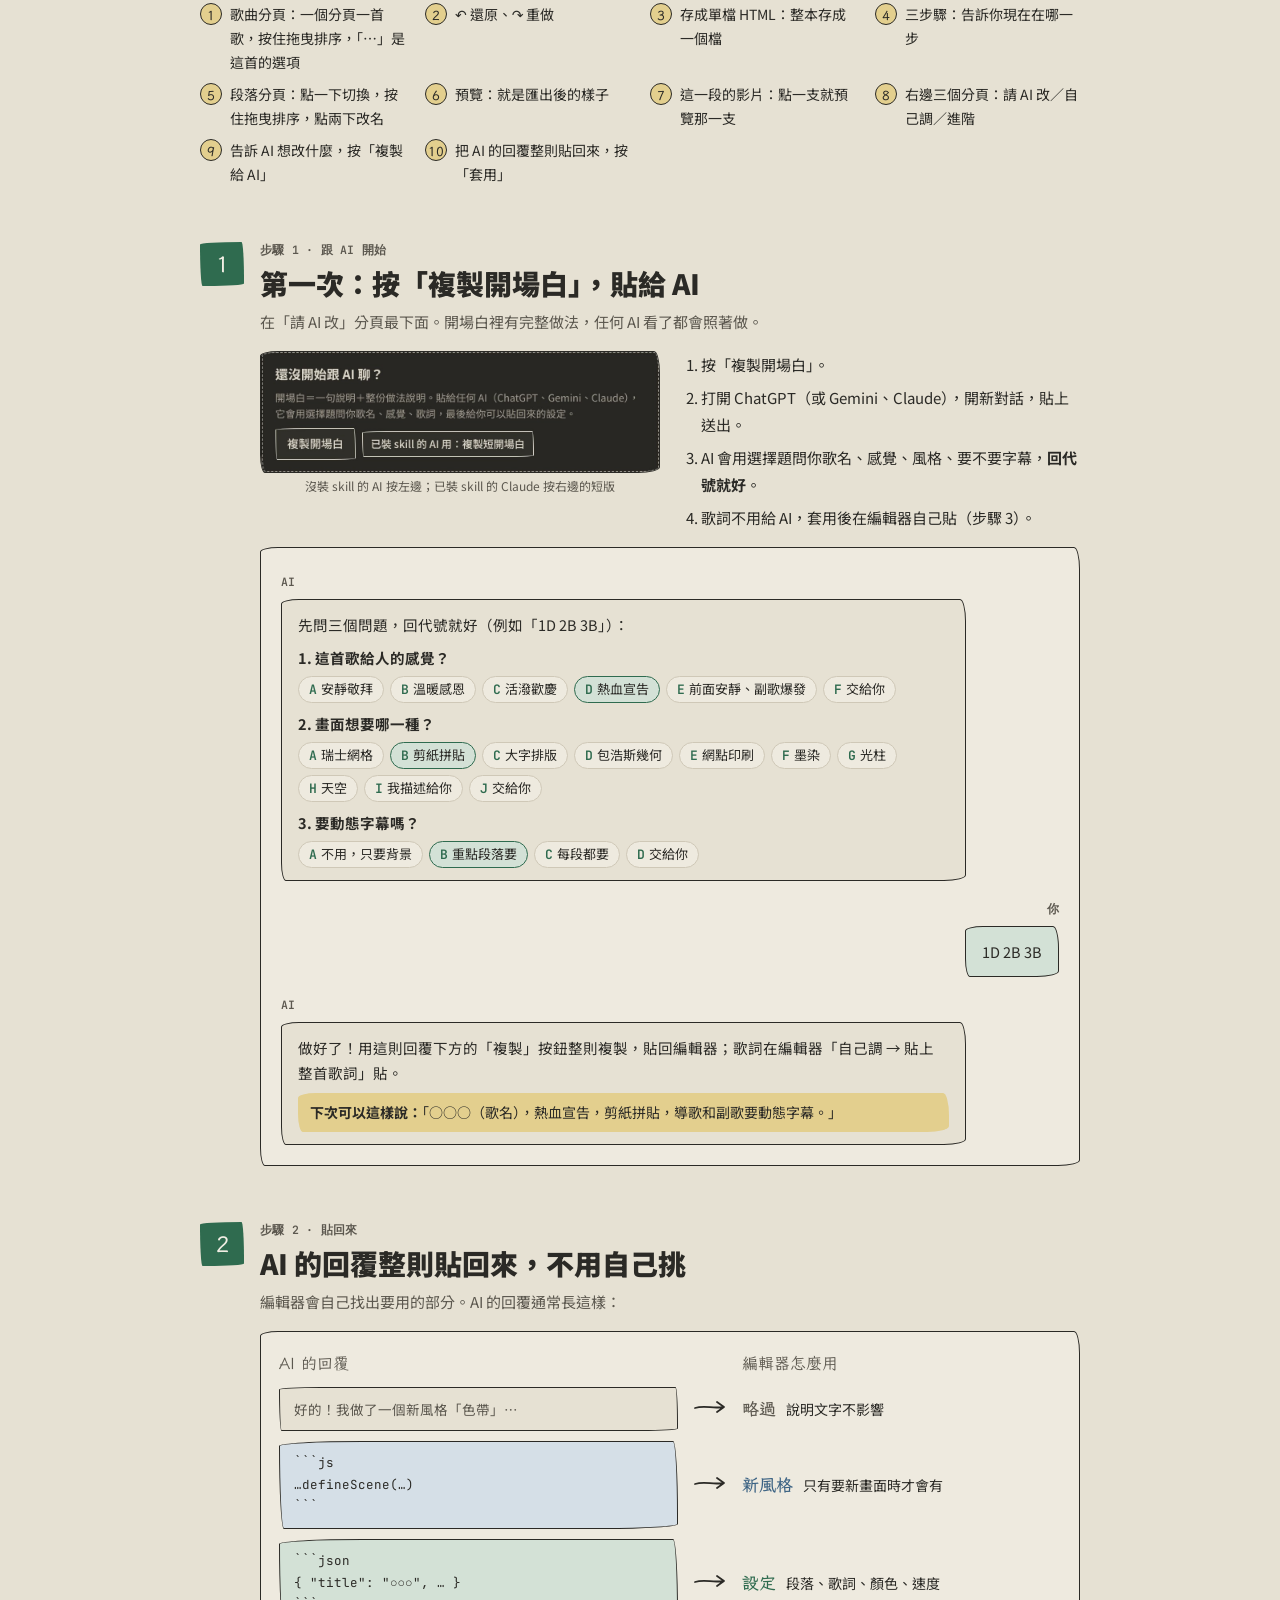
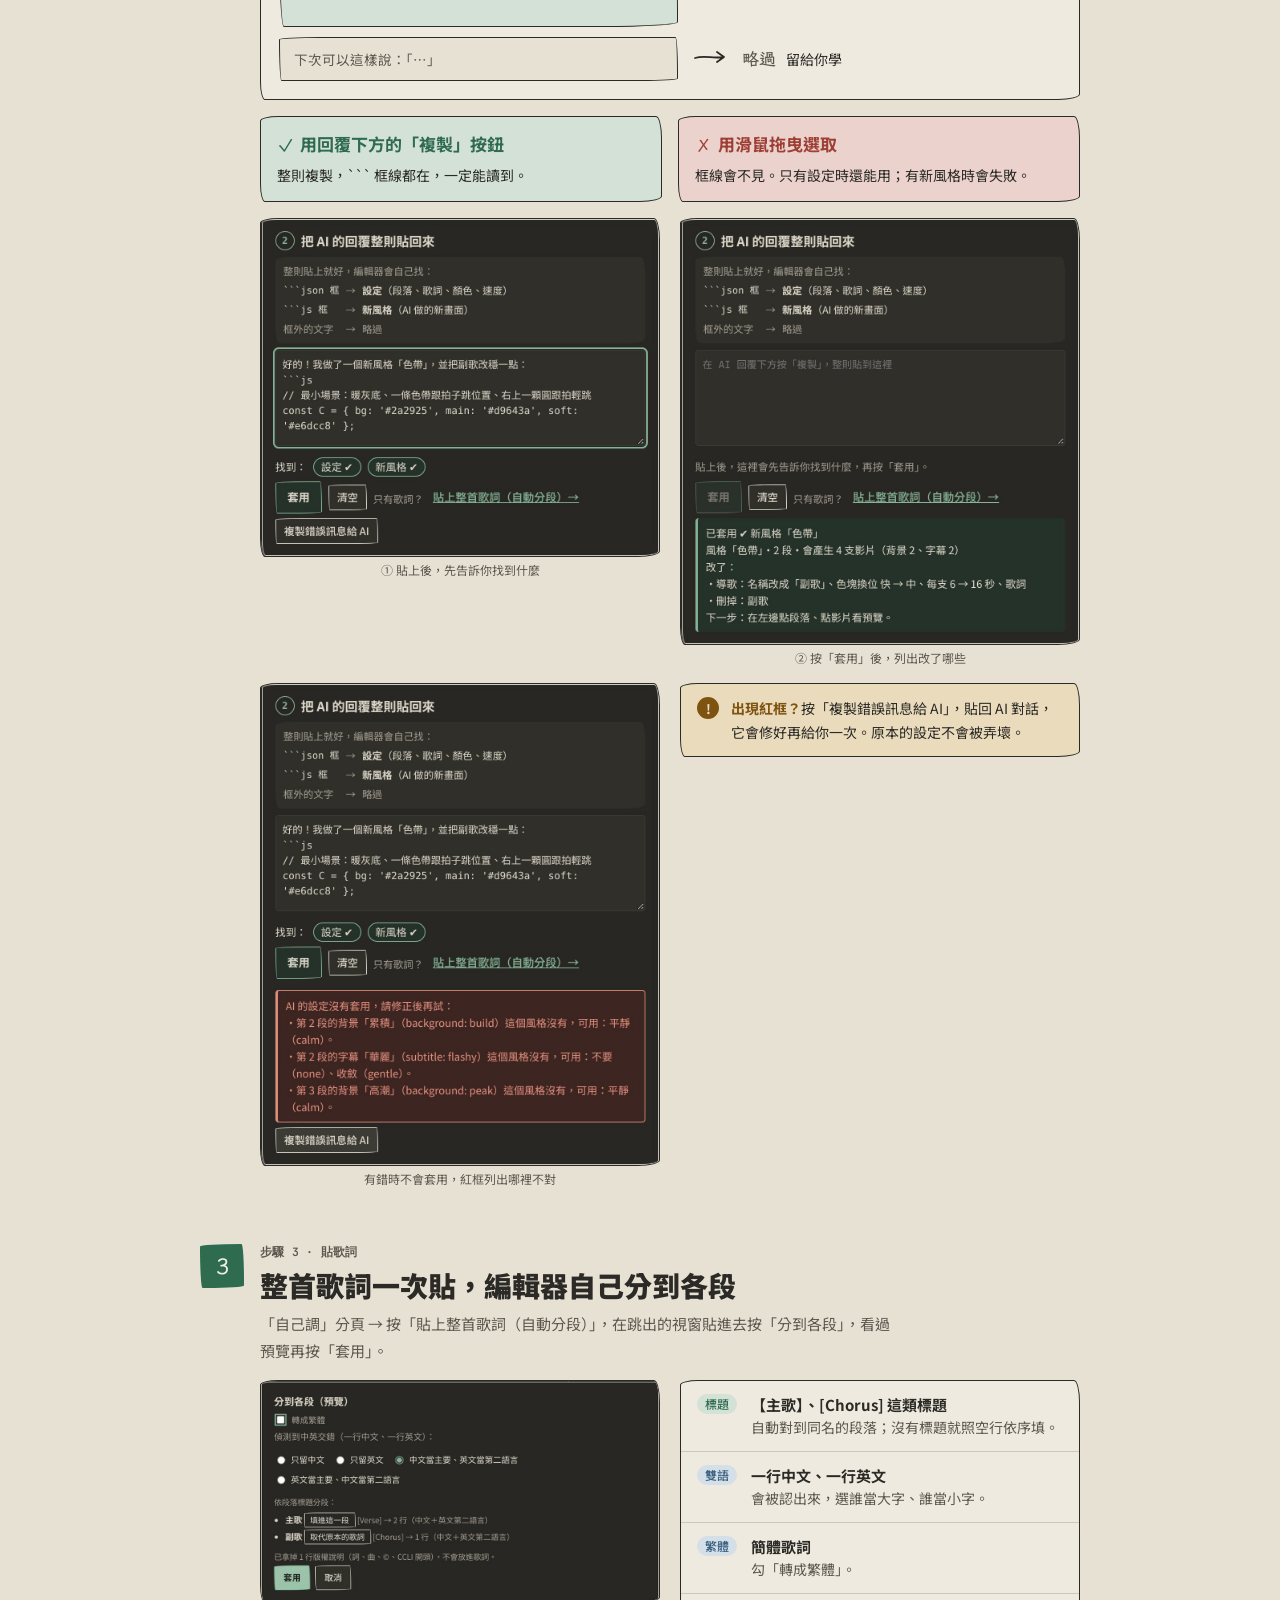
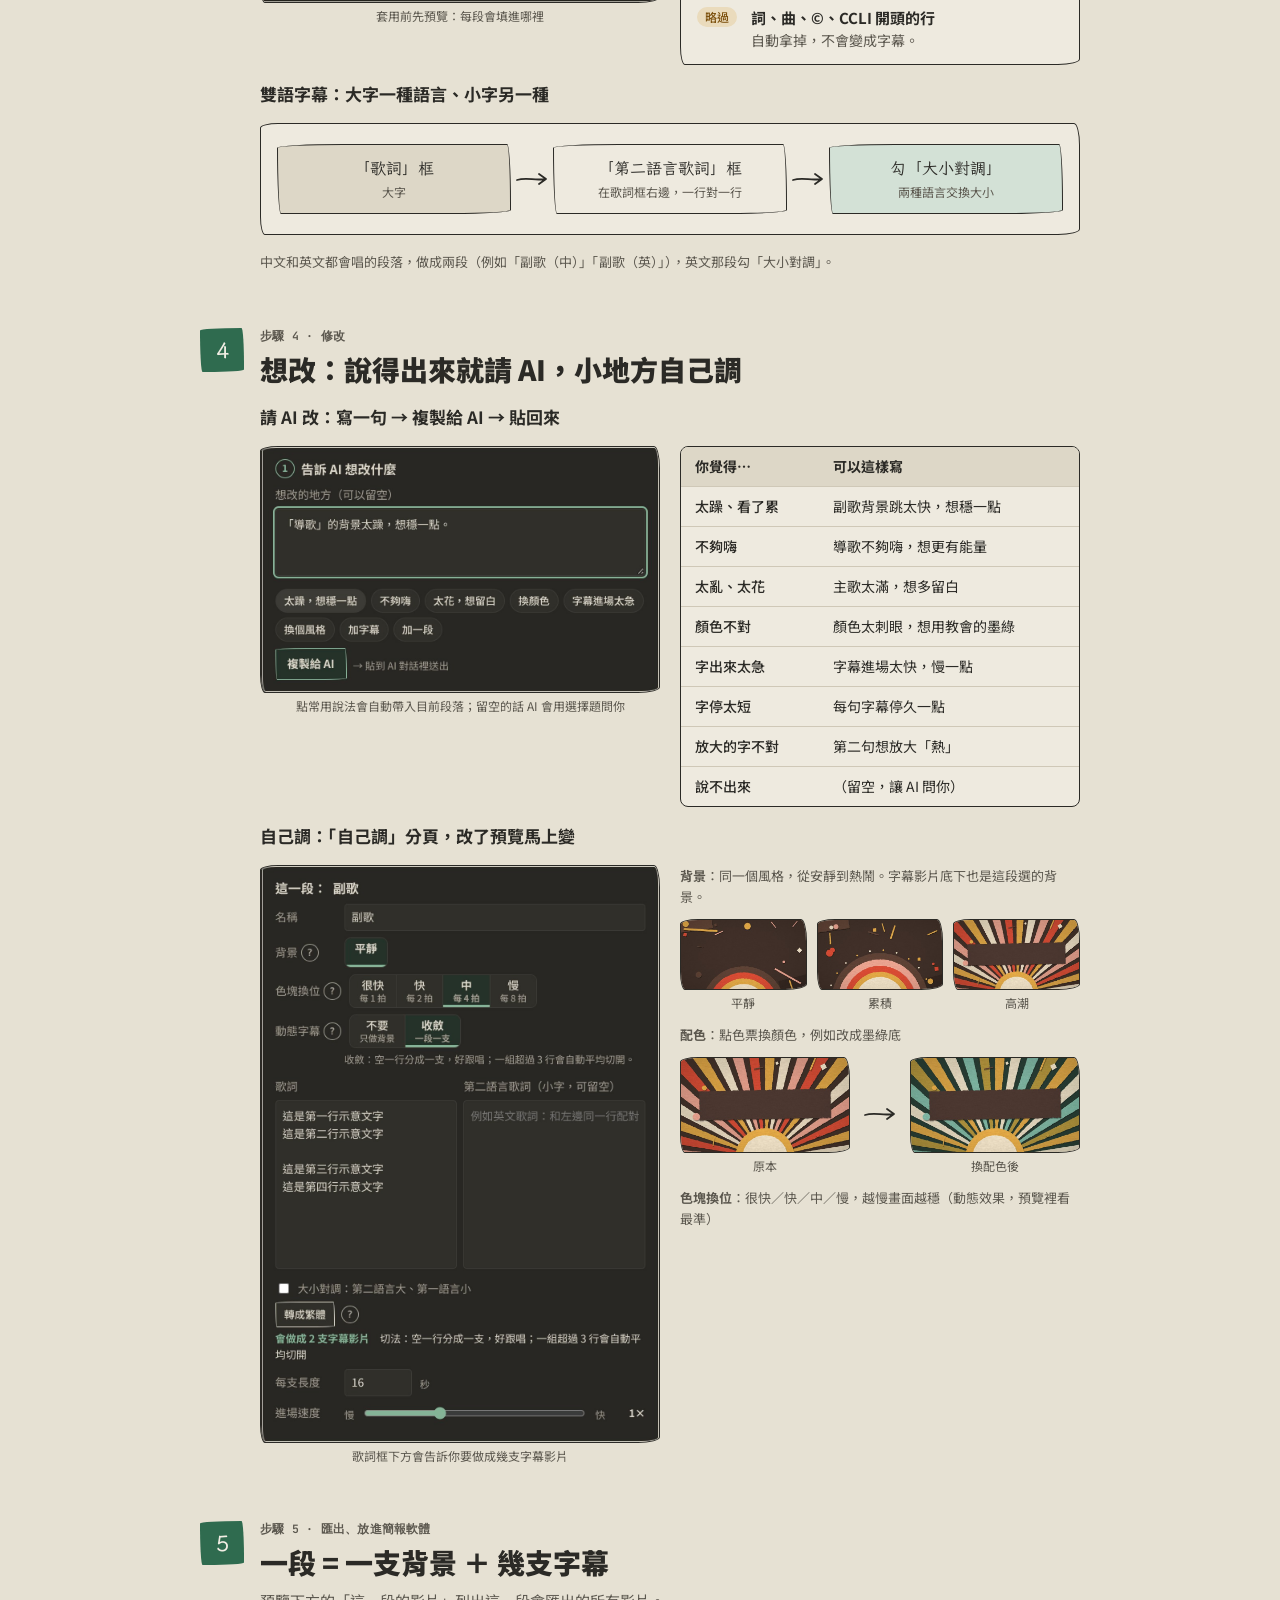
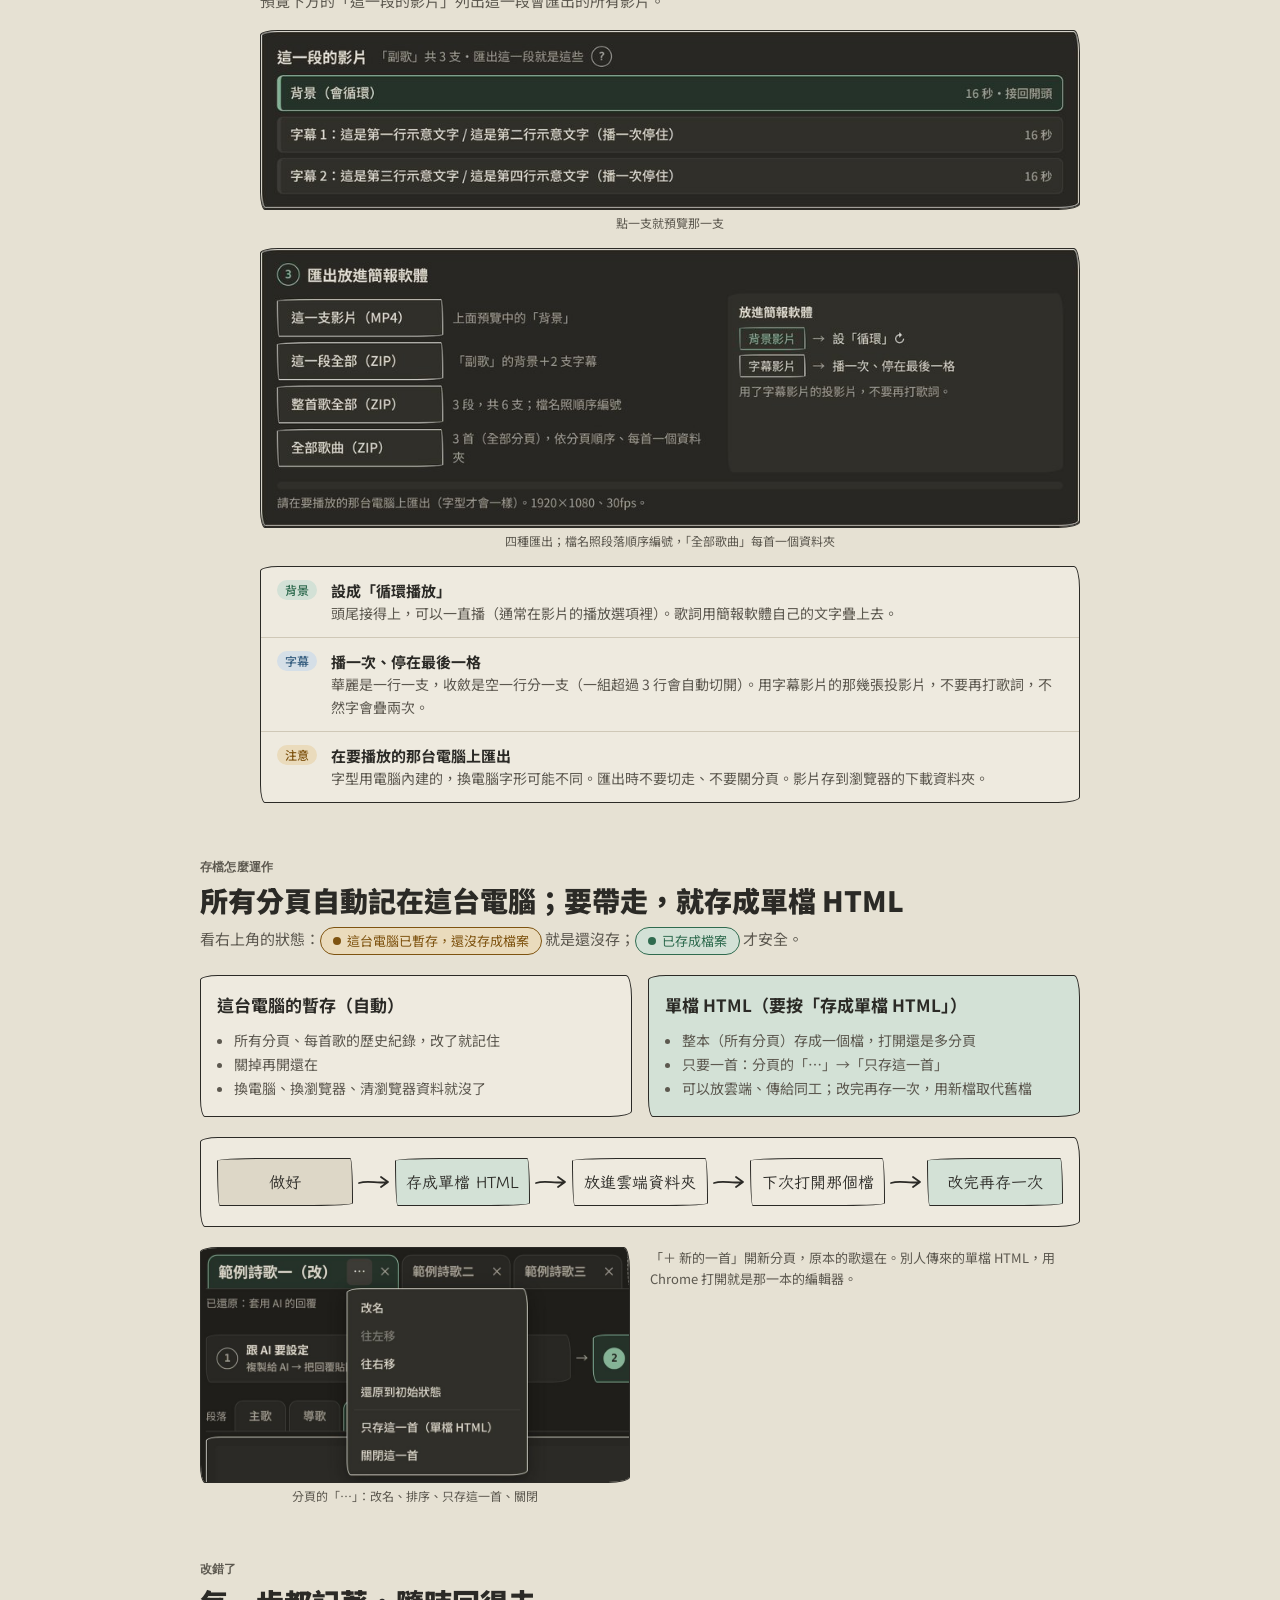
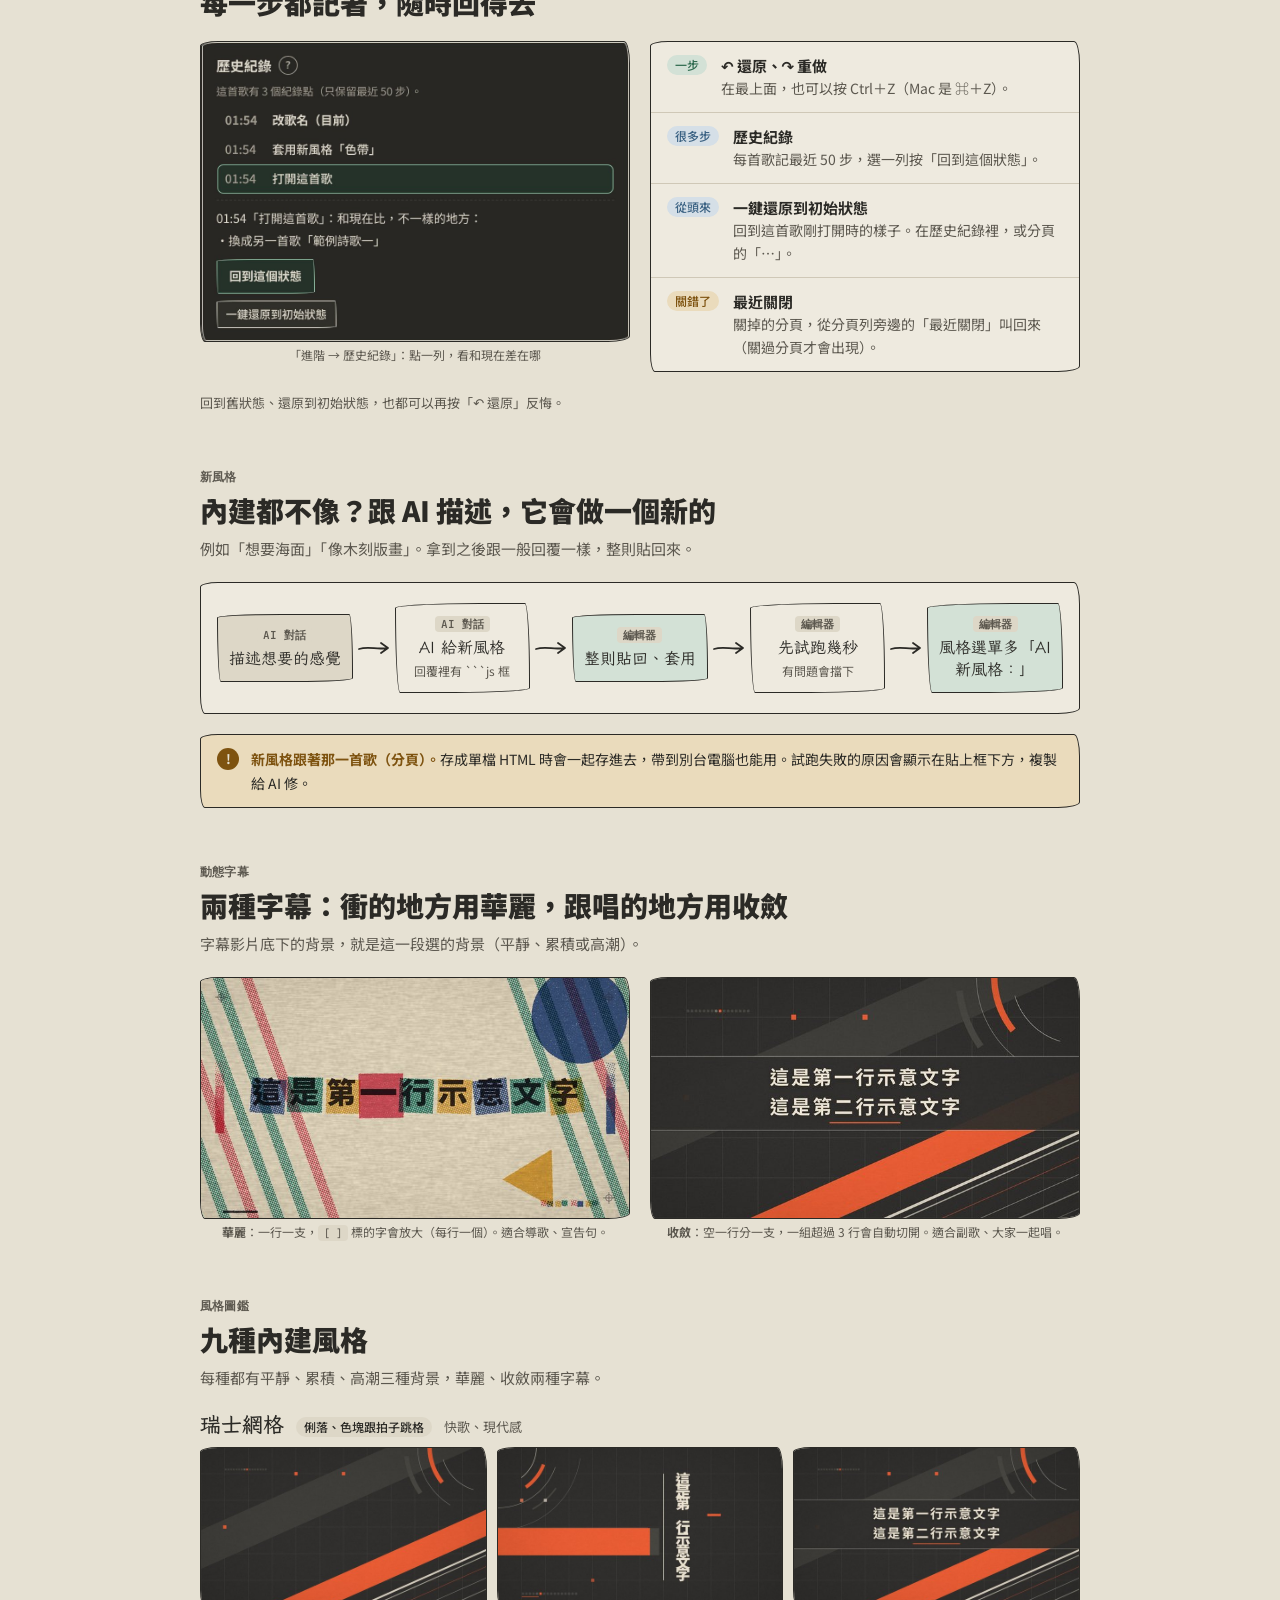
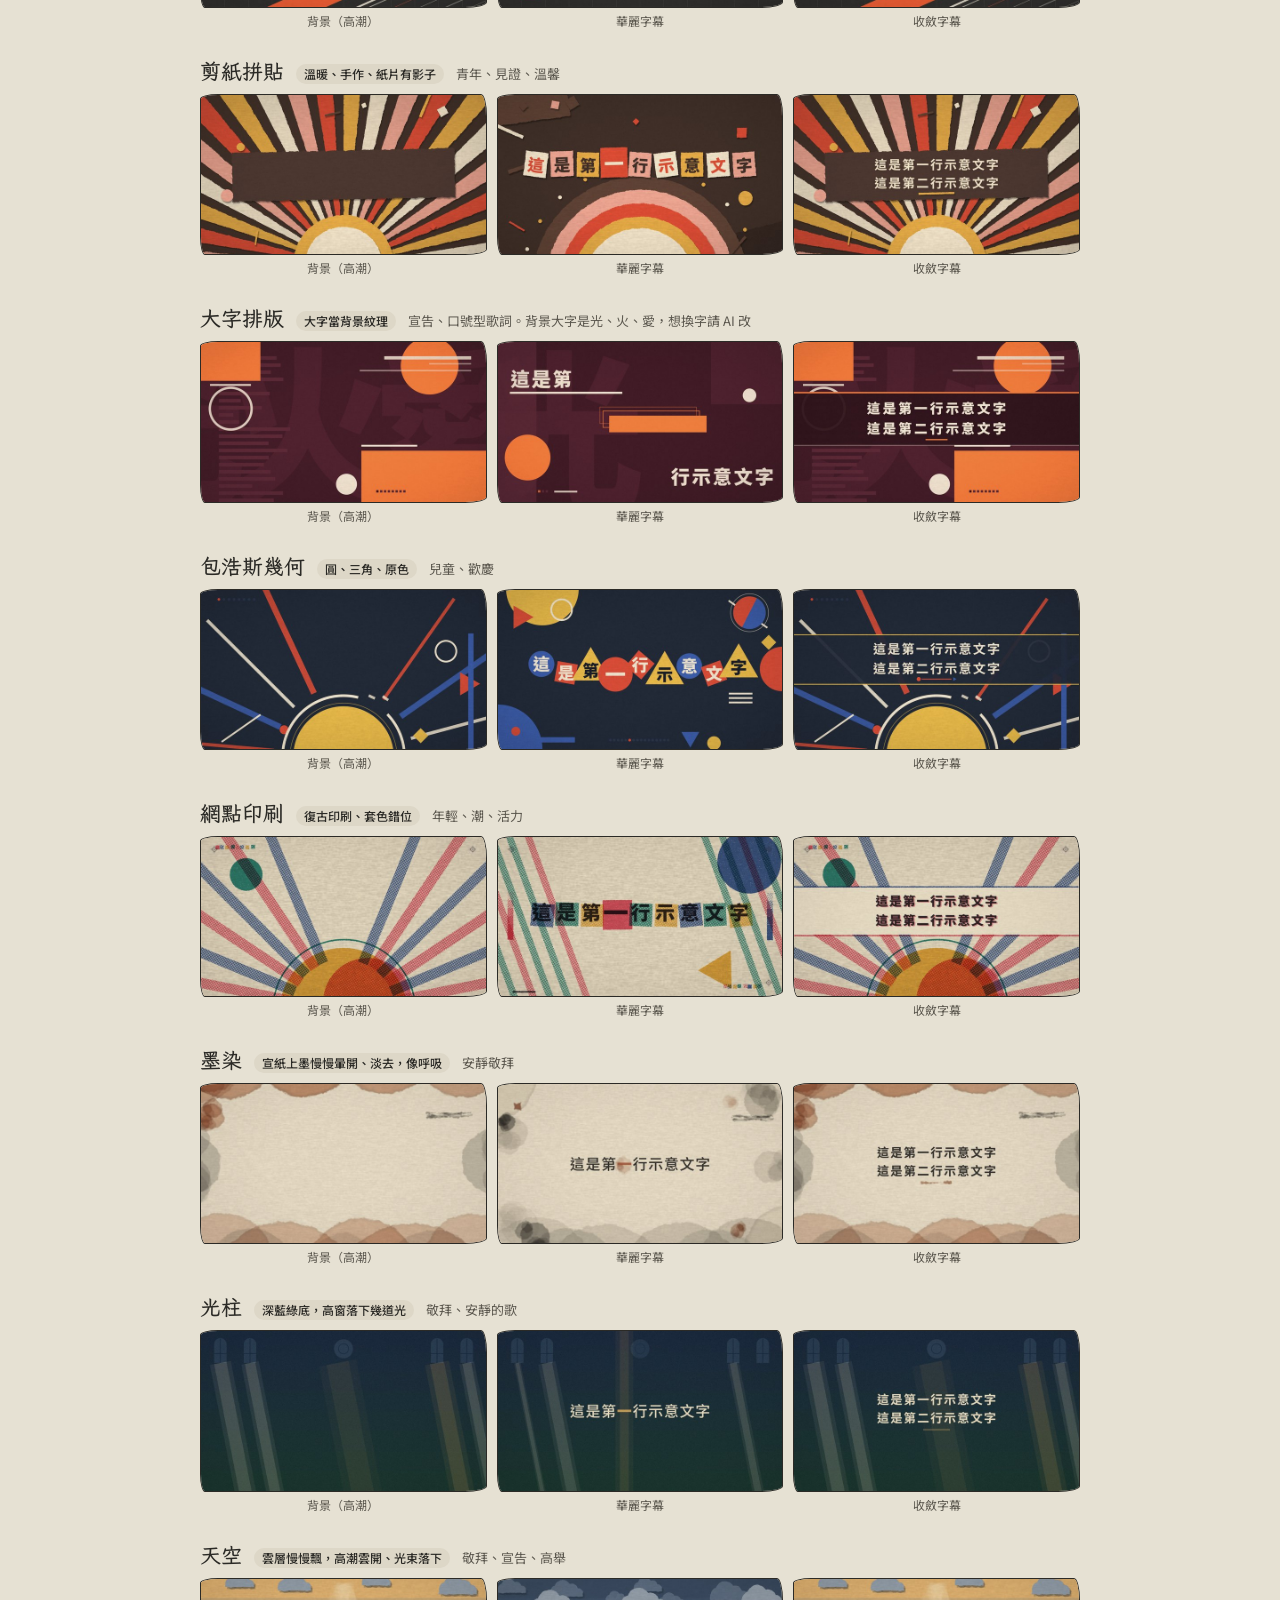
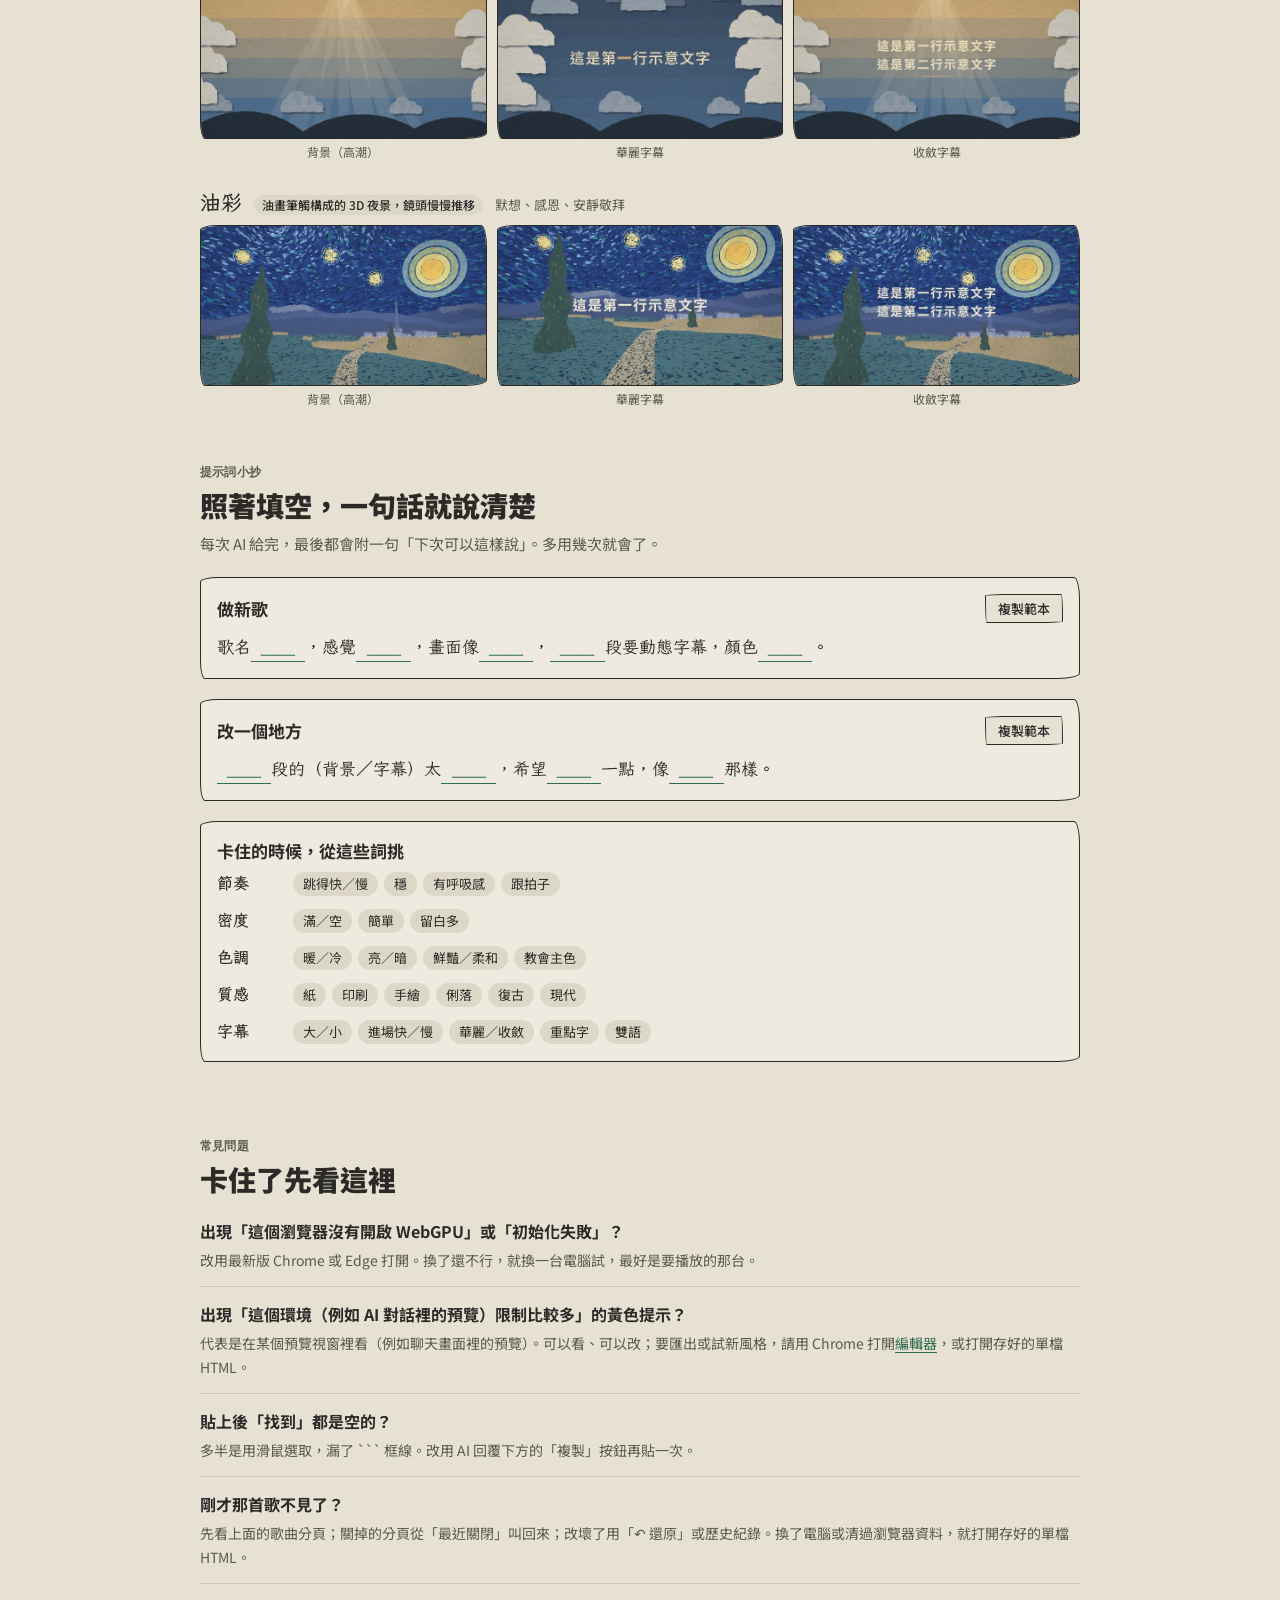
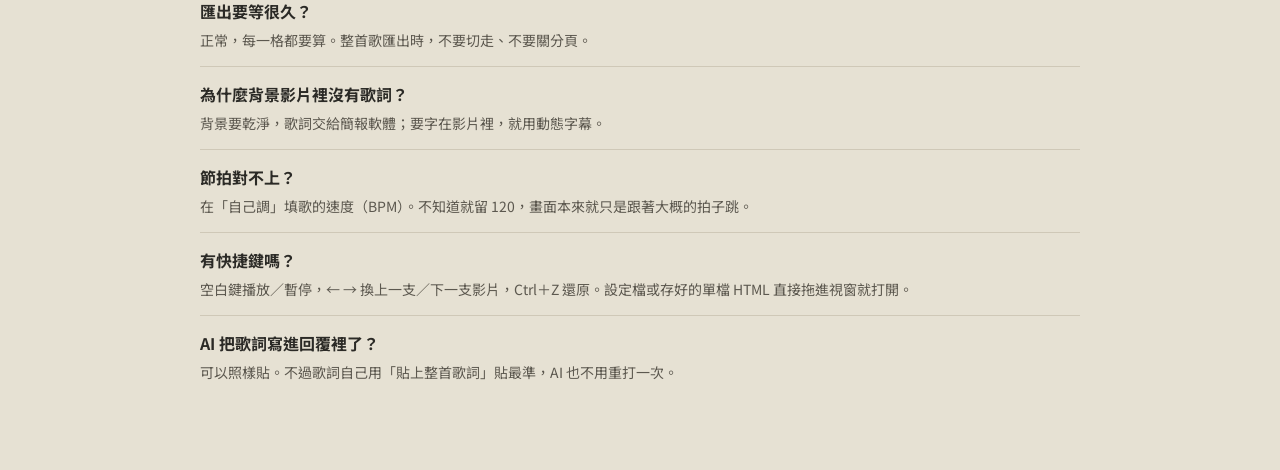
==== commit 79f94c4c: "實驗：3D 筆觸層（world）與內建風格「油彩」 - 引擎：defineScene 新增 world { z, build(w, x), camera(t, x) }。畫面直接由固定在 3D 世界的" ====
--- a/guide/index.html
+++ b/guide/index.html
@@ -364,7 +364,7 @@
 <section id="styles">
   <div class="sec-head">
     <span class="eyebrow">風格圖鑑</span>
-    <h2>八種內建風格</h2>
+    <h2>九種內建風格</h2>
     <p>每種都有平靜、累積、高潮三種背景，華麗、收斂兩種字幕。</p>
   </div>
   <div class="styles">
@@ -392,7 +392,10 @@
 <figure><img src="img/nave_gentle.jpg" alt="光柱收斂字幕" loading="lazy"><figcaption>收斂字幕</figcaption></figure></div></div><div class="style"><div class="style-head"><h3>天空</h3><span class="badge">雲層慢慢飄，高潮雲開、光束落下</span><span class="small muted">敬拜、宣告、高舉</span></div><div class="frames">
 <figure><img src="img/sky_peak.jpg" alt="天空高潮背景" loading="lazy"><figcaption>背景（高潮）</figcaption></figure>
 <figure><img src="img/sky_flashy.jpg" alt="天空華麗字幕" loading="lazy"><figcaption>華麗字幕</figcaption></figure>
-<figure><img src="img/sky_gentle.jpg" alt="天空收斂字幕" loading="lazy"><figcaption>收斂字幕</figcaption></figure></div></div>
+<figure><img src="img/sky_gentle.jpg" alt="天空收斂字幕" loading="lazy"><figcaption>收斂字幕</figcaption></figure></div></div><div class="style"><div class="style-head"><h3>油彩</h3><span class="badge">油畫筆觸構成的 3D 夜景，鏡頭慢慢推移</span><span class="small muted">默想、感恩、安靜敬拜</span></div><div class="frames">
+<figure><img src="img/oil_peak.jpg" alt="油彩高潮背景" loading="lazy"><figcaption>背景（高潮）</figcaption></figure>
+<figure><img src="img/oil_flashy.jpg" alt="油彩華麗字幕" loading="lazy"><figcaption>華麗字幕</figcaption></figure>
+<figure><img src="img/oil_gentle.jpg" alt="油彩收斂字幕" loading="lazy"><figcaption>收斂字幕</figcaption></figure></div></div>
   </div>
 </section>
 
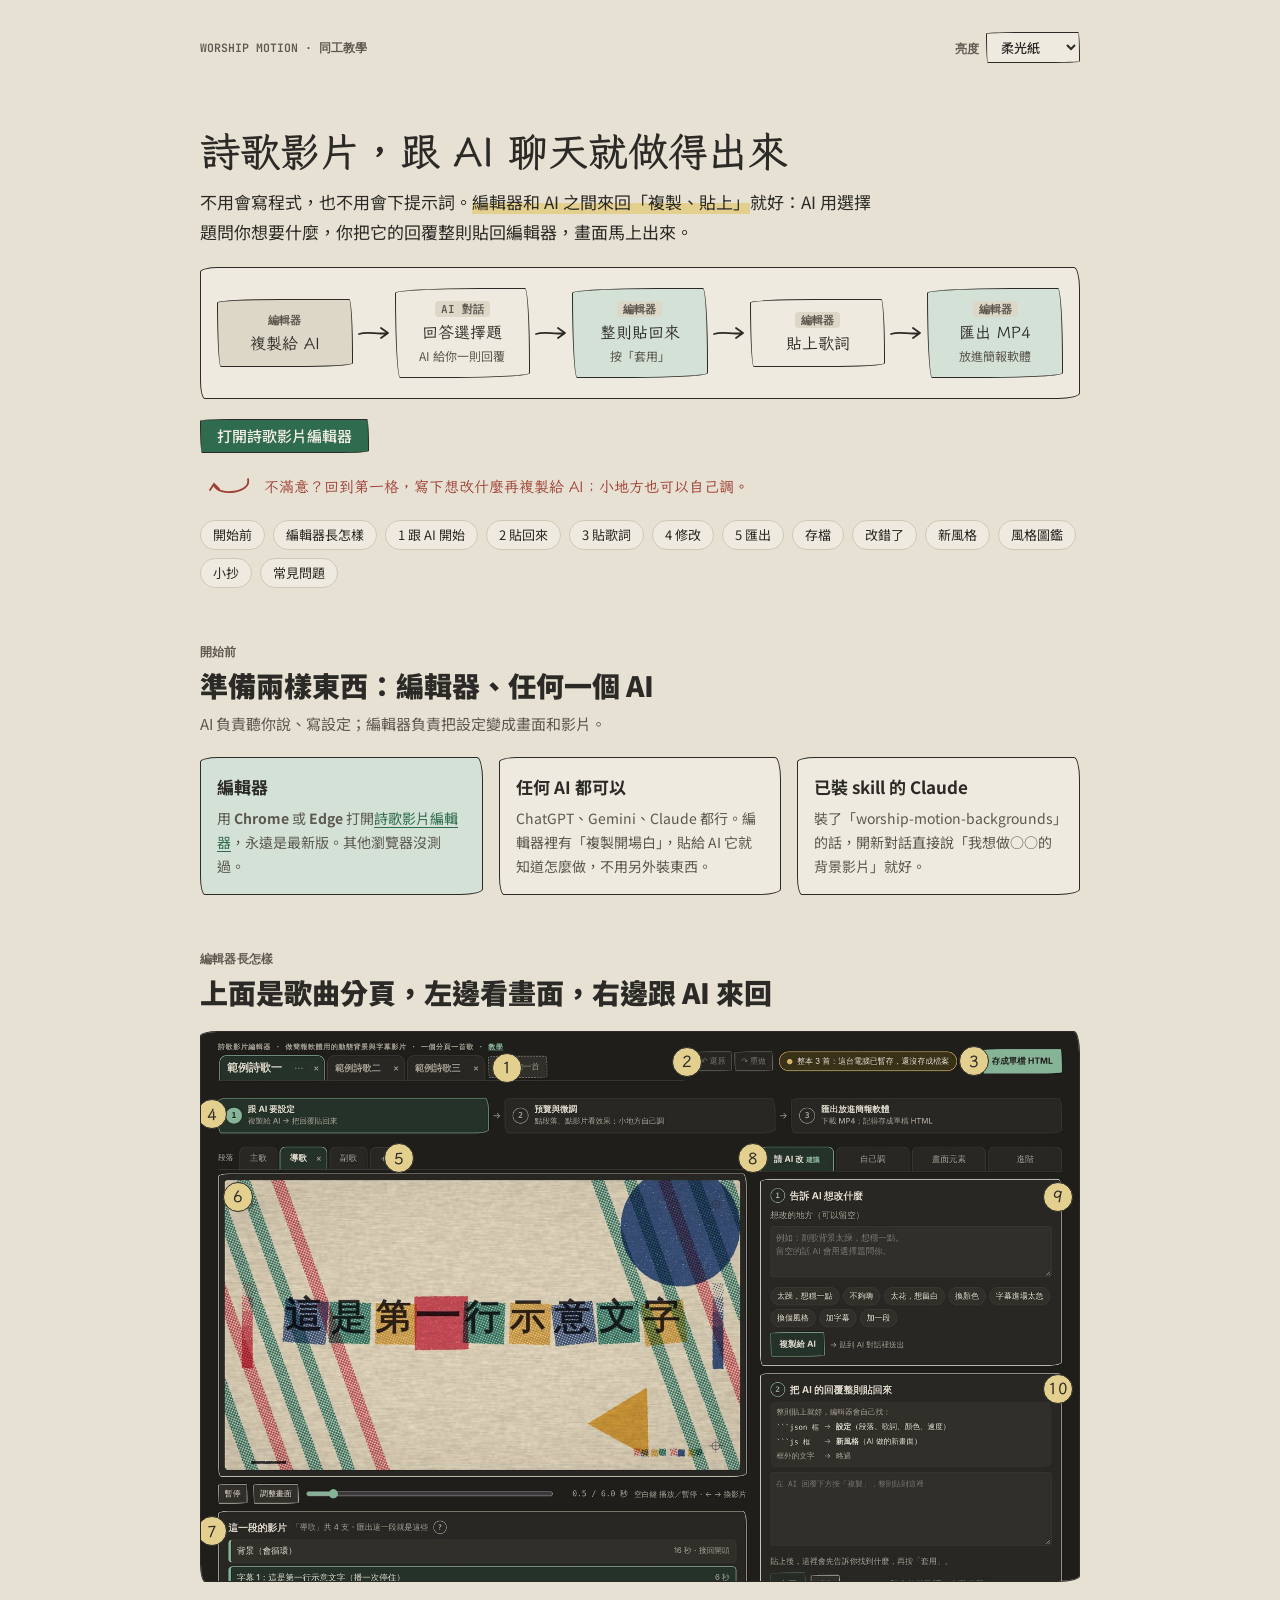
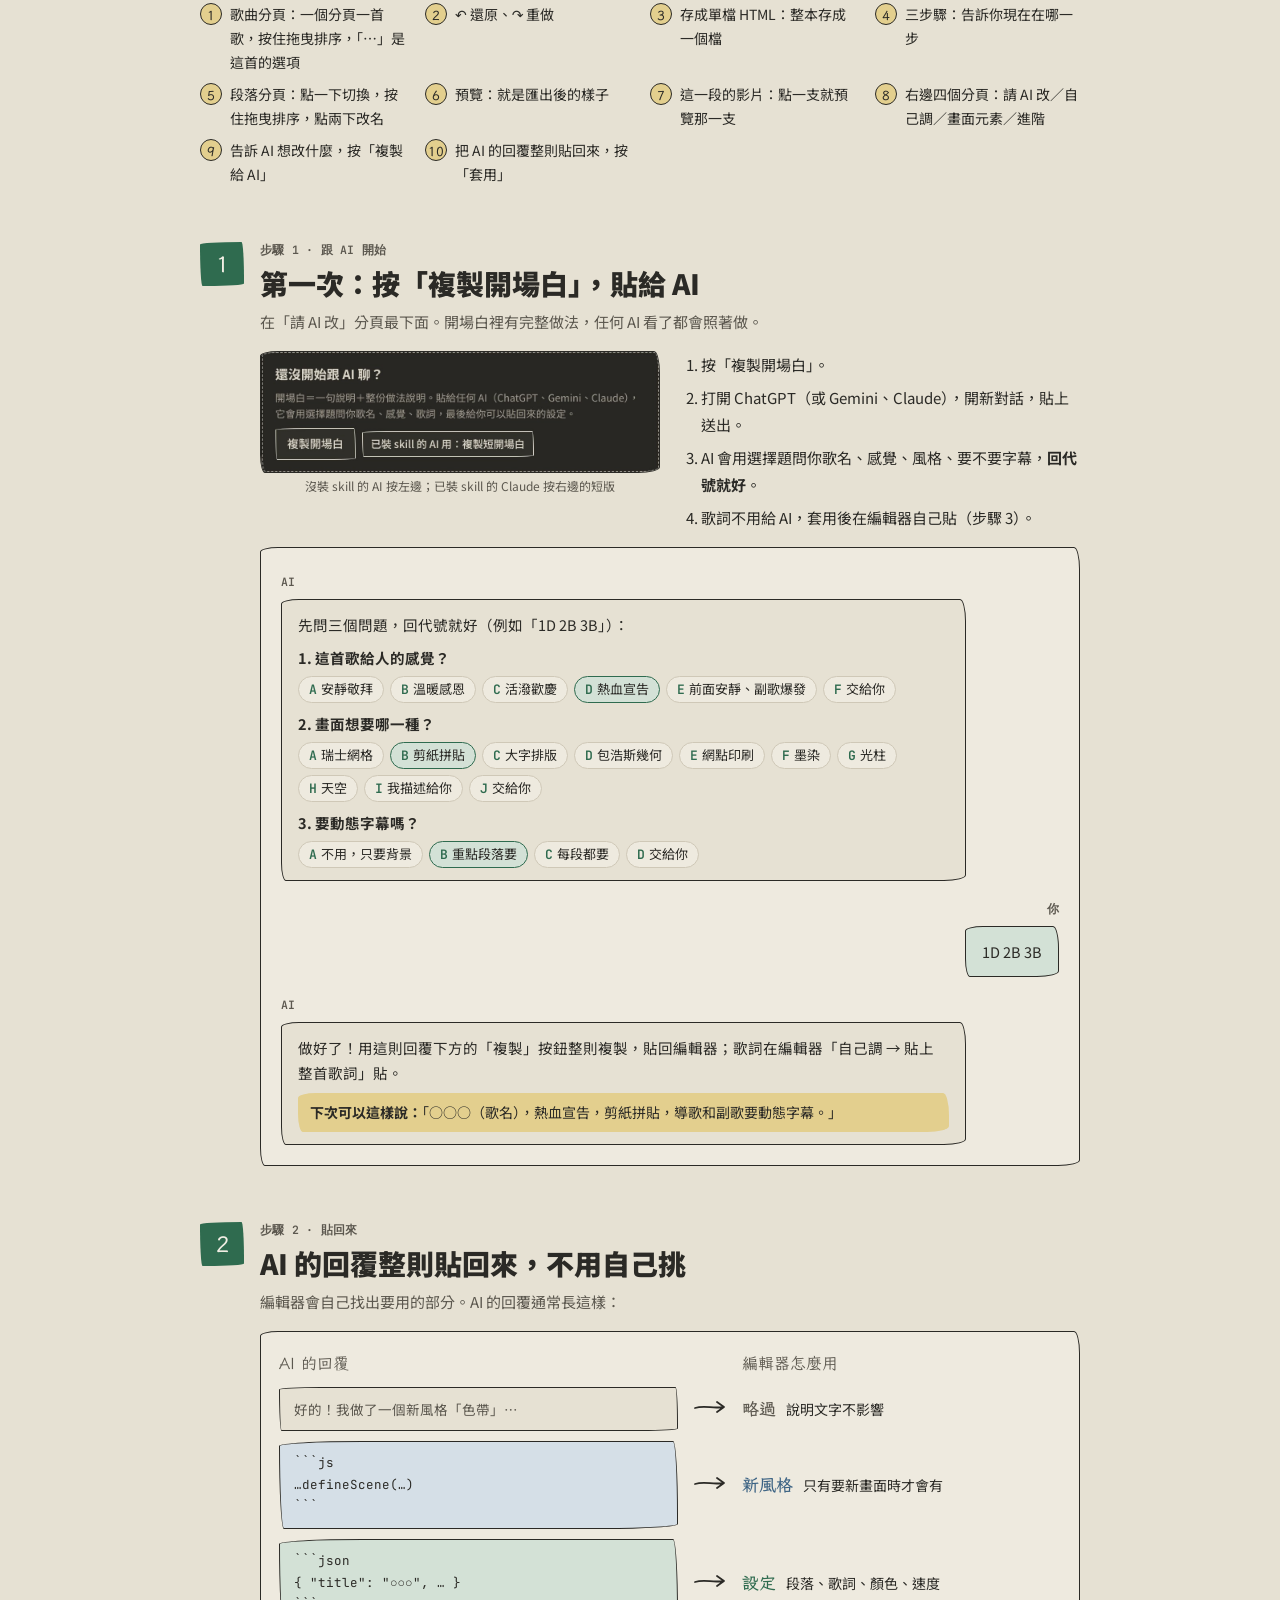
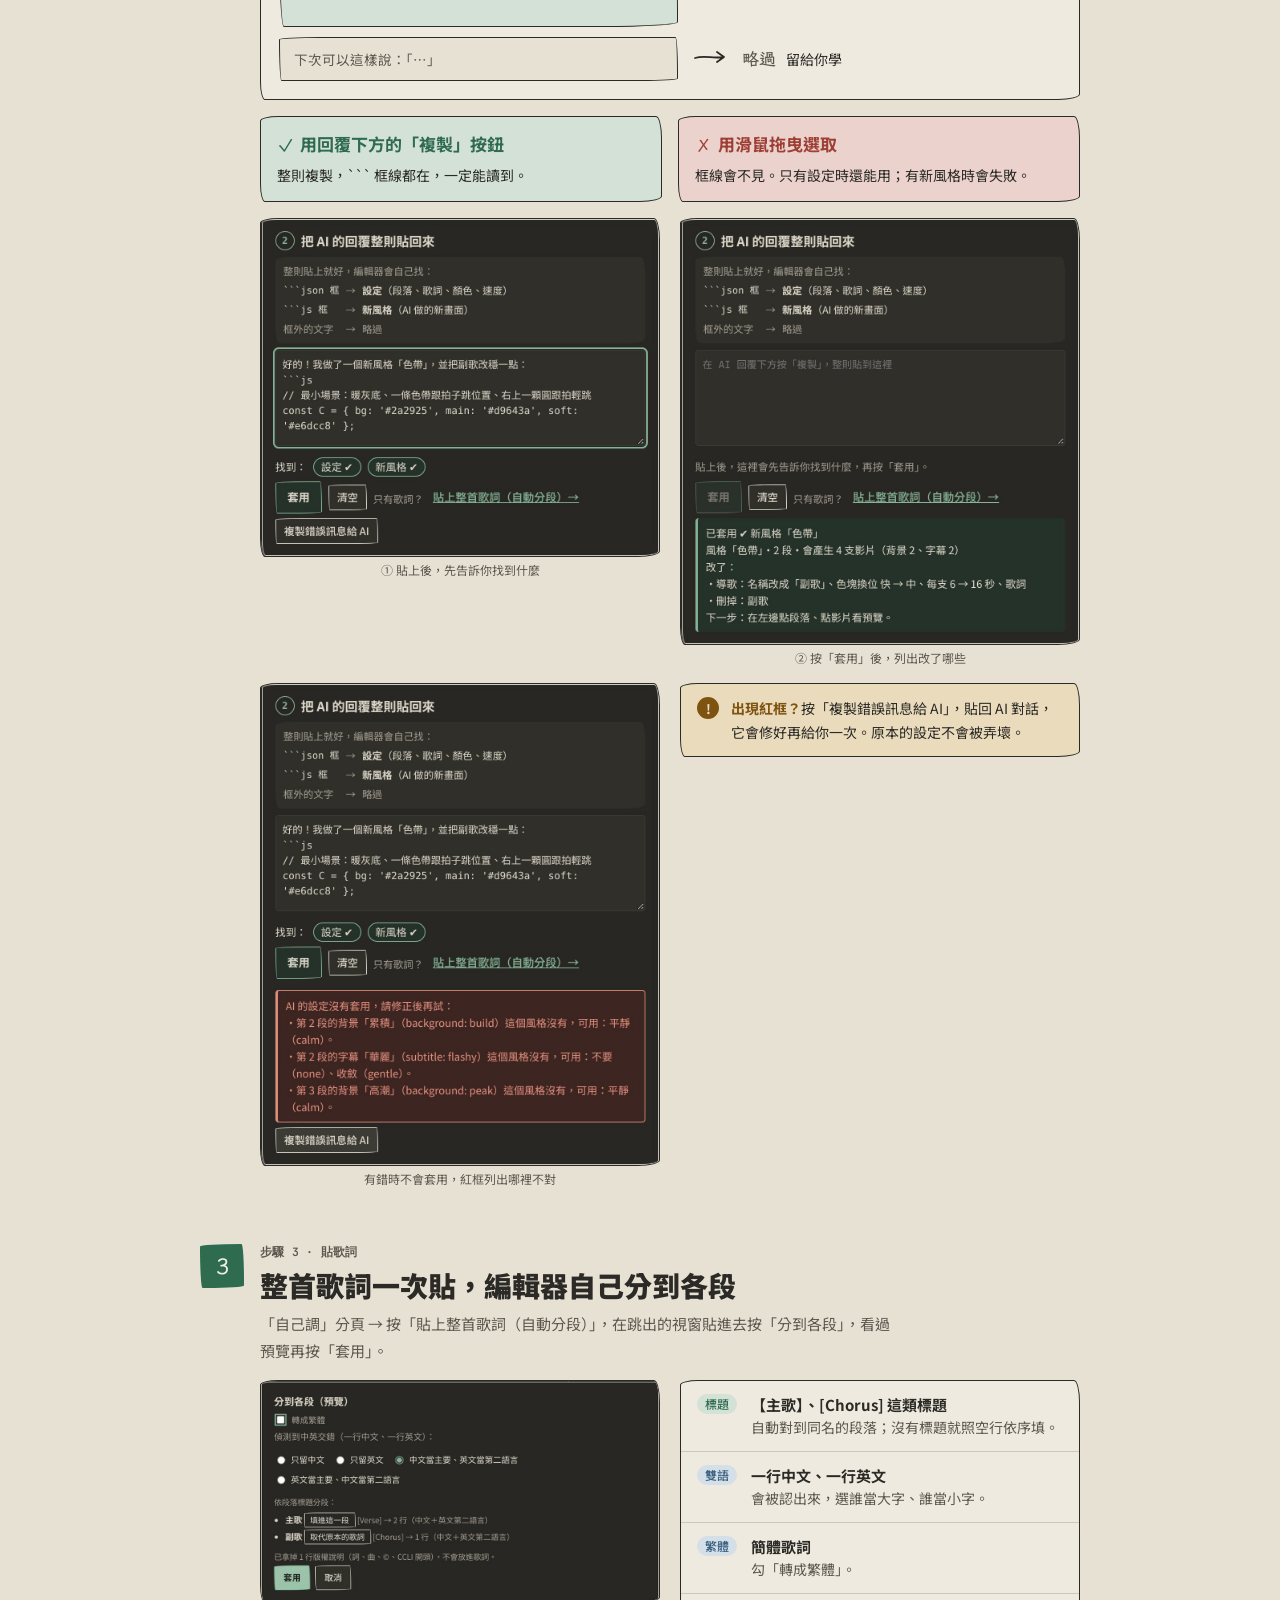
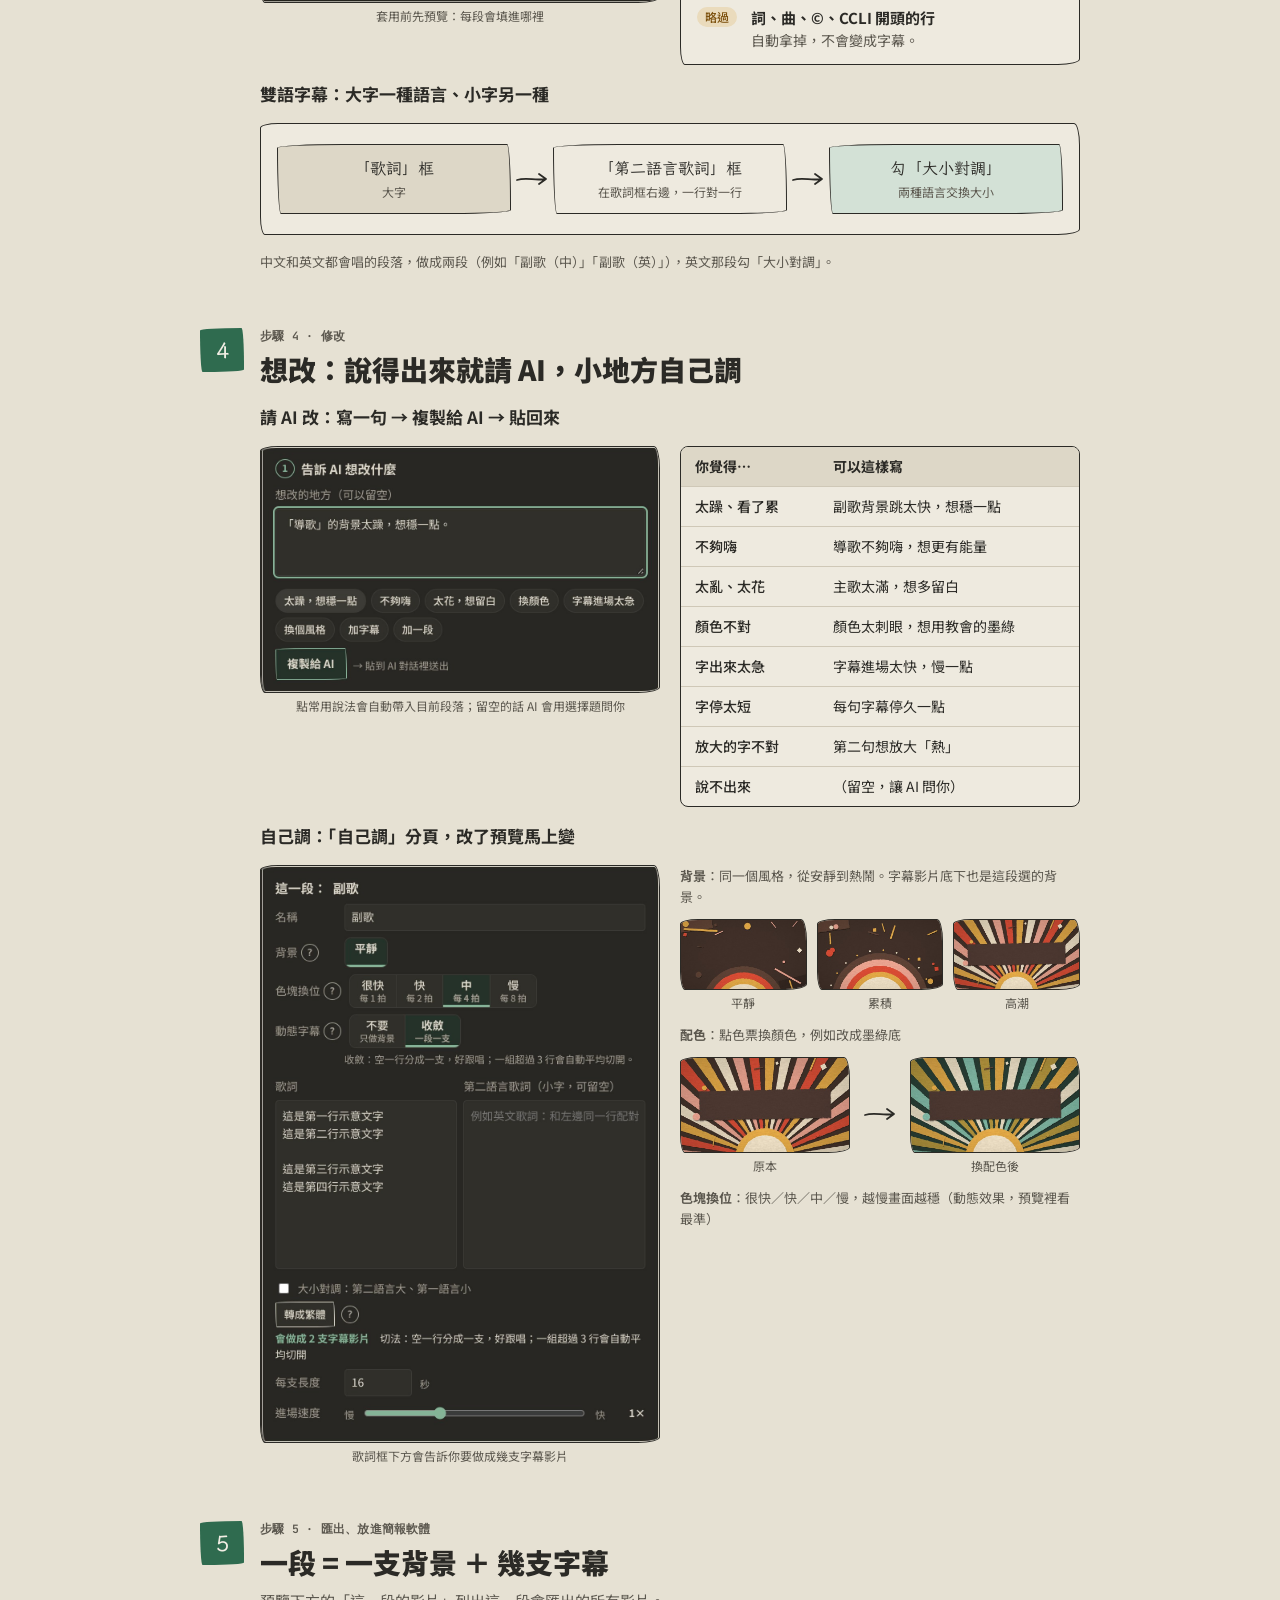
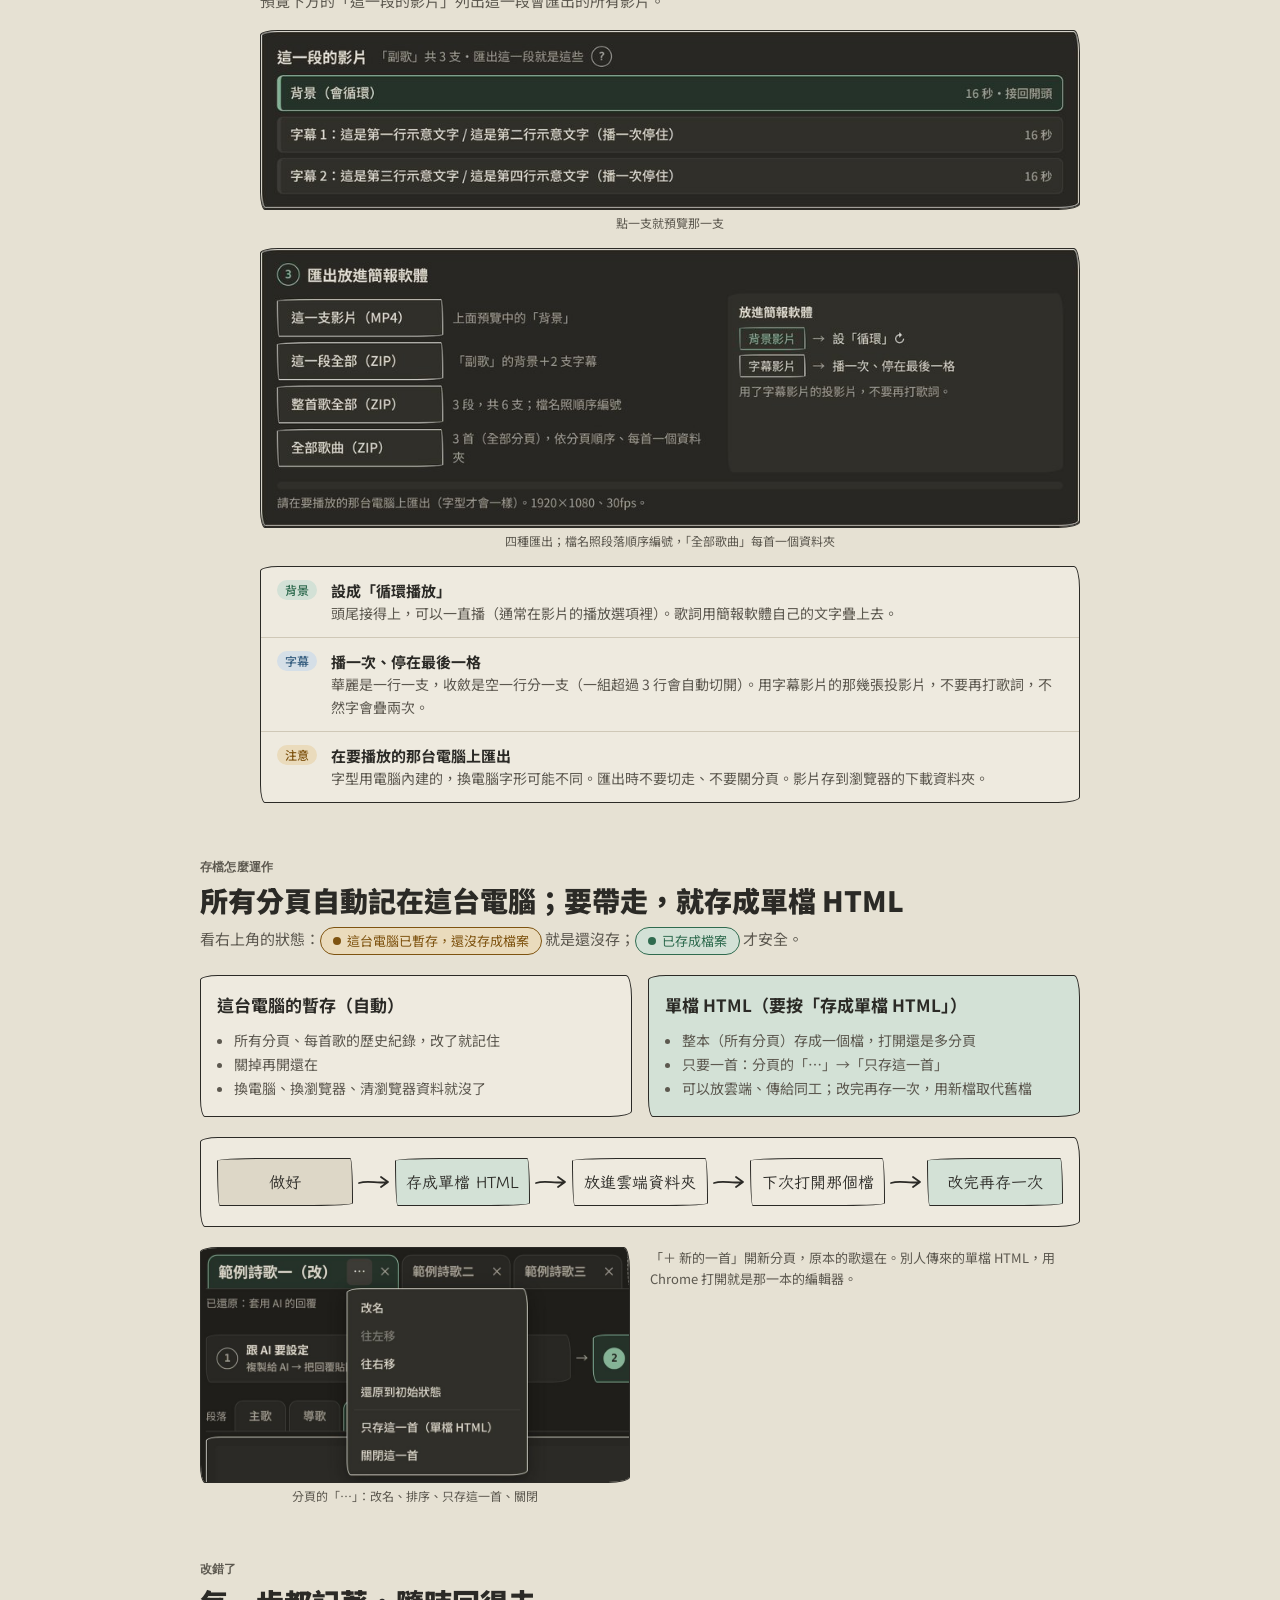
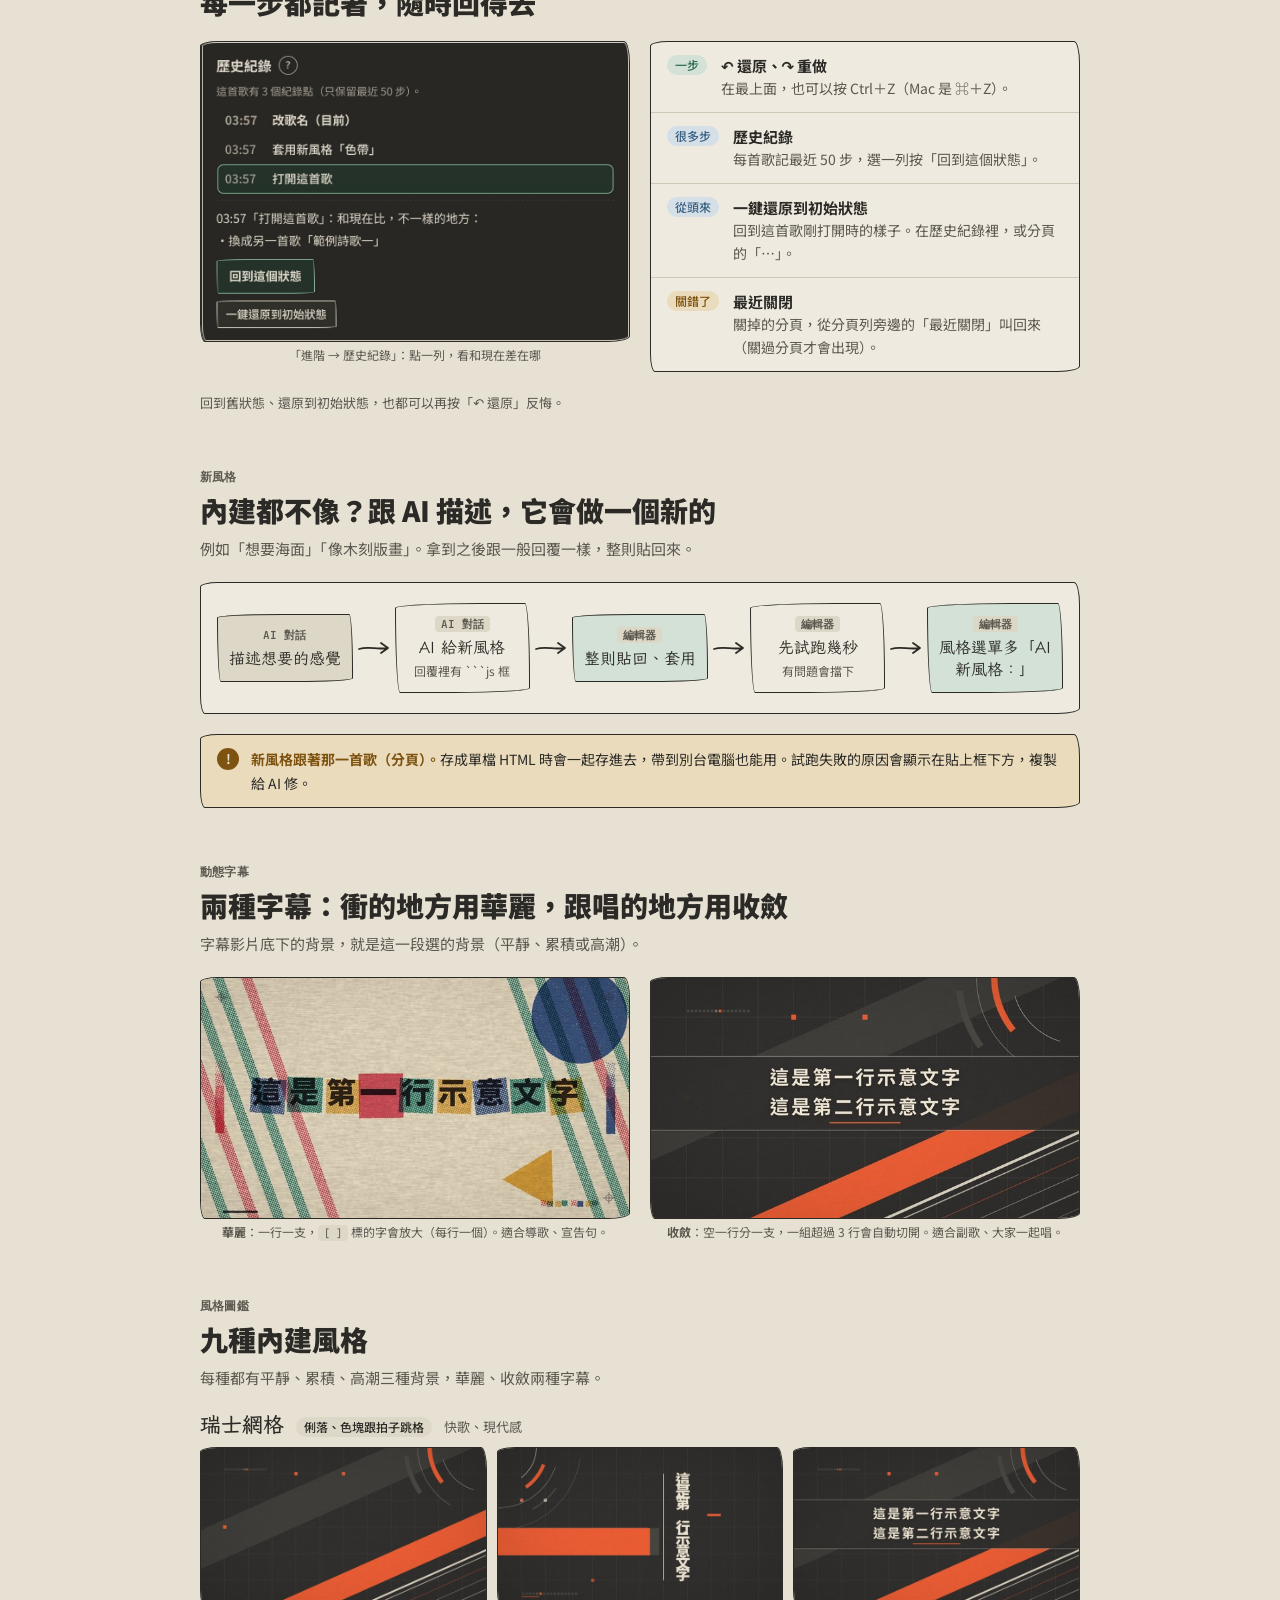
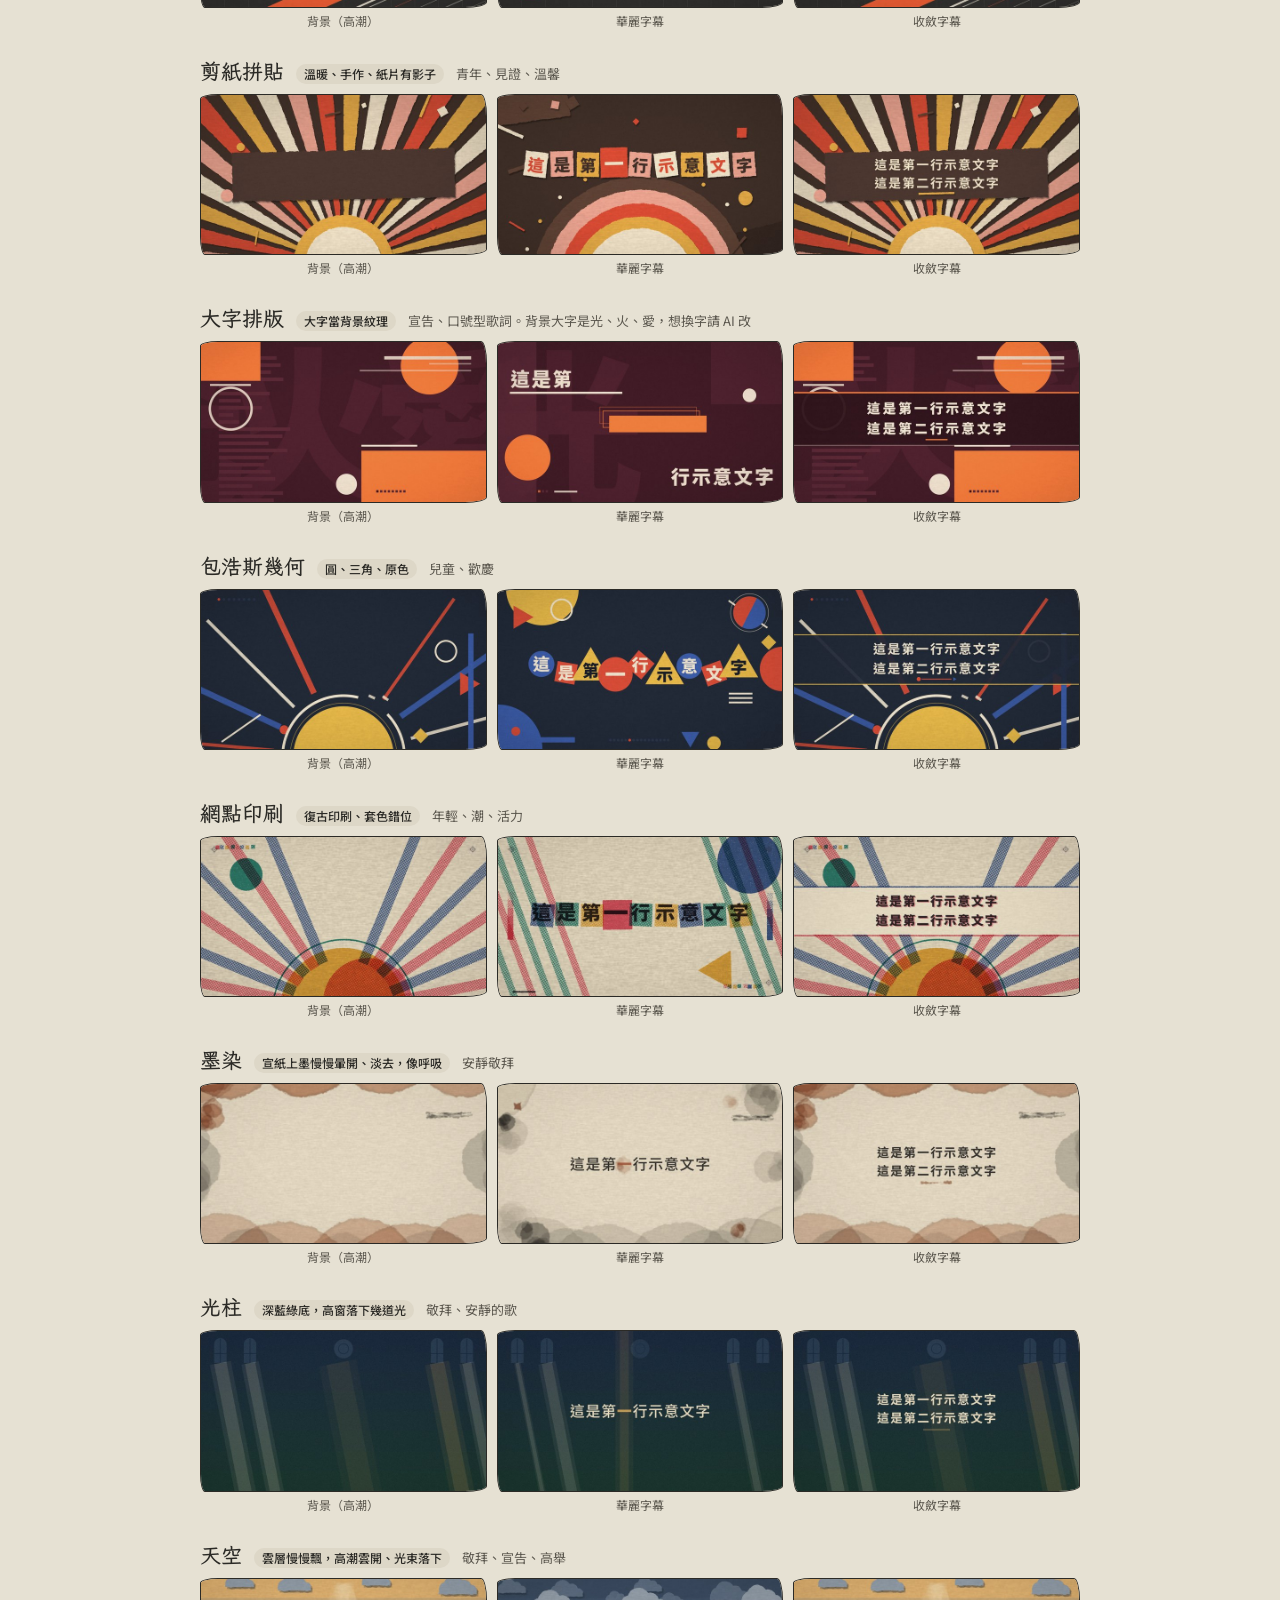
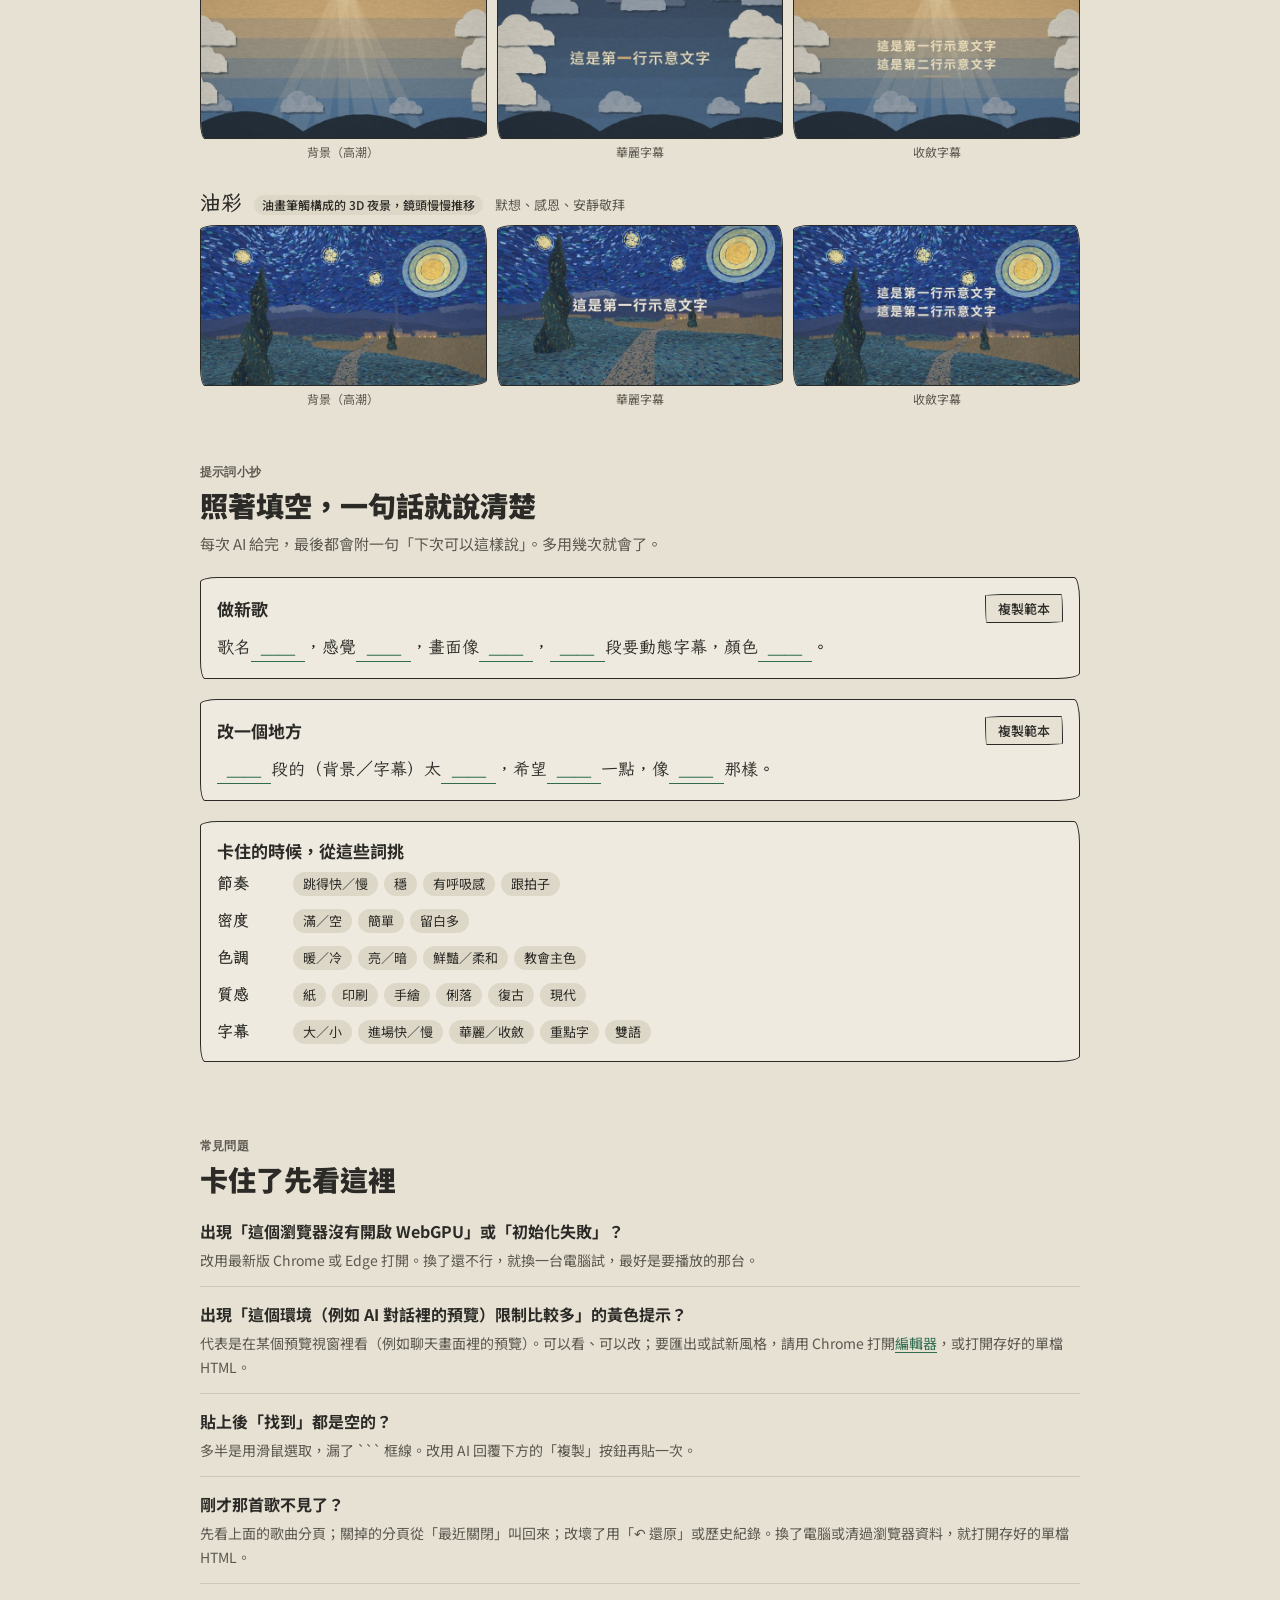
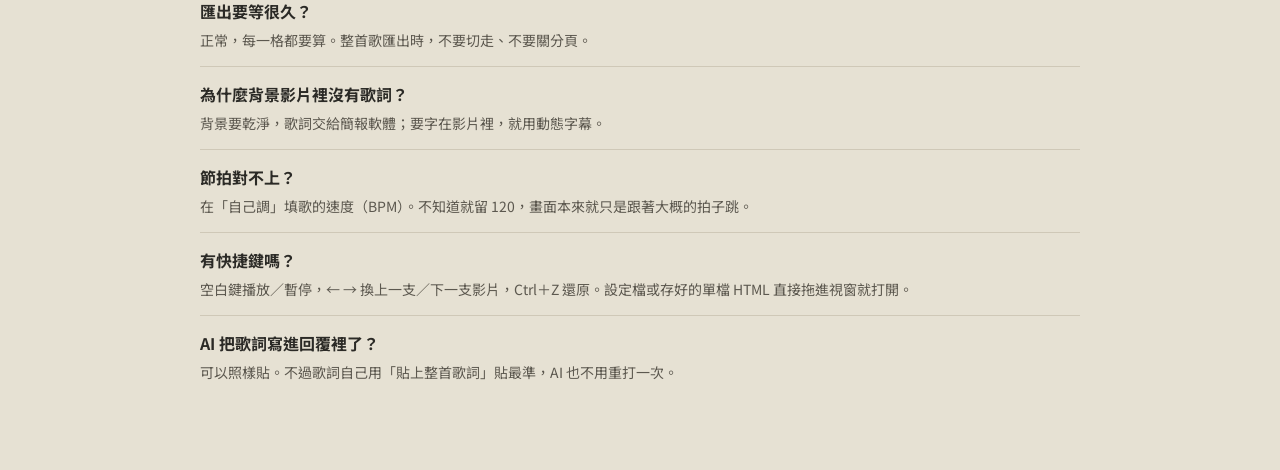
==== commit 9c428a08: "預覽上的選取規則：調整畫面開關、先選再拖、游標提示、範圍選取、多選一起移動、鎖定 - 「調整畫面」開關預設關閉，關著時預覽只能看 - 打開後：游標移過顯示外框與名稱；點一下只選取；從選取範圍裡開始拖才" ====
--- a/guide/index.html
+++ b/guide/index.html
@@ -78,7 +78,7 @@
     <h2>上面是歌曲分頁，左邊看畫面，右邊跟 AI 來回</h2>
   </div>
   <div class="shot">
-    <img src="img/editor.jpg" alt="詩歌影片編輯器：最上面歌曲分頁、還原重做、存檔；左邊段落分頁、預覽、影片清單；右邊請 AI 改、自己調、進階三個分頁">
+    <img src="img/editor.jpg" alt="詩歌影片編輯器：最上面歌曲分頁、還原重做、存檔；左邊段落分頁、預覽、影片清單；右邊請 AI 改、自己調、畫面元素、進階四個分頁">
     <span class="pin" style="left:34.8%; top:6.5%;">1</span>
     <span class="pin" style="left:55.3%; top:5.4%;">2</span>
     <span class="pin" style="left:88.0%; top:5.3%;">3</span>
@@ -98,7 +98,7 @@
     <div><b>5</b><span>段落分頁：點一下切換，按住拖曳排序，點兩下改名</span></div>
     <div><b>6</b><span>預覽：就是匯出後的樣子</span></div>
     <div><b>7</b><span>這一段的影片：點一支就預覽那一支</span></div>
-    <div><b>8</b><span>右邊三個分頁：請 AI 改／自己調／進階</span></div>
+    <div><b>8</b><span>右邊四個分頁：請 AI 改／自己調／畫面元素／進階</span></div>
     <div><b>9</b><span>告訴 AI 想改什麼，按「複製給 AI」</span></div>
     <div><b>10</b><span>把 AI 的回覆整則貼回來，按「套用」</span></div>
   </div>
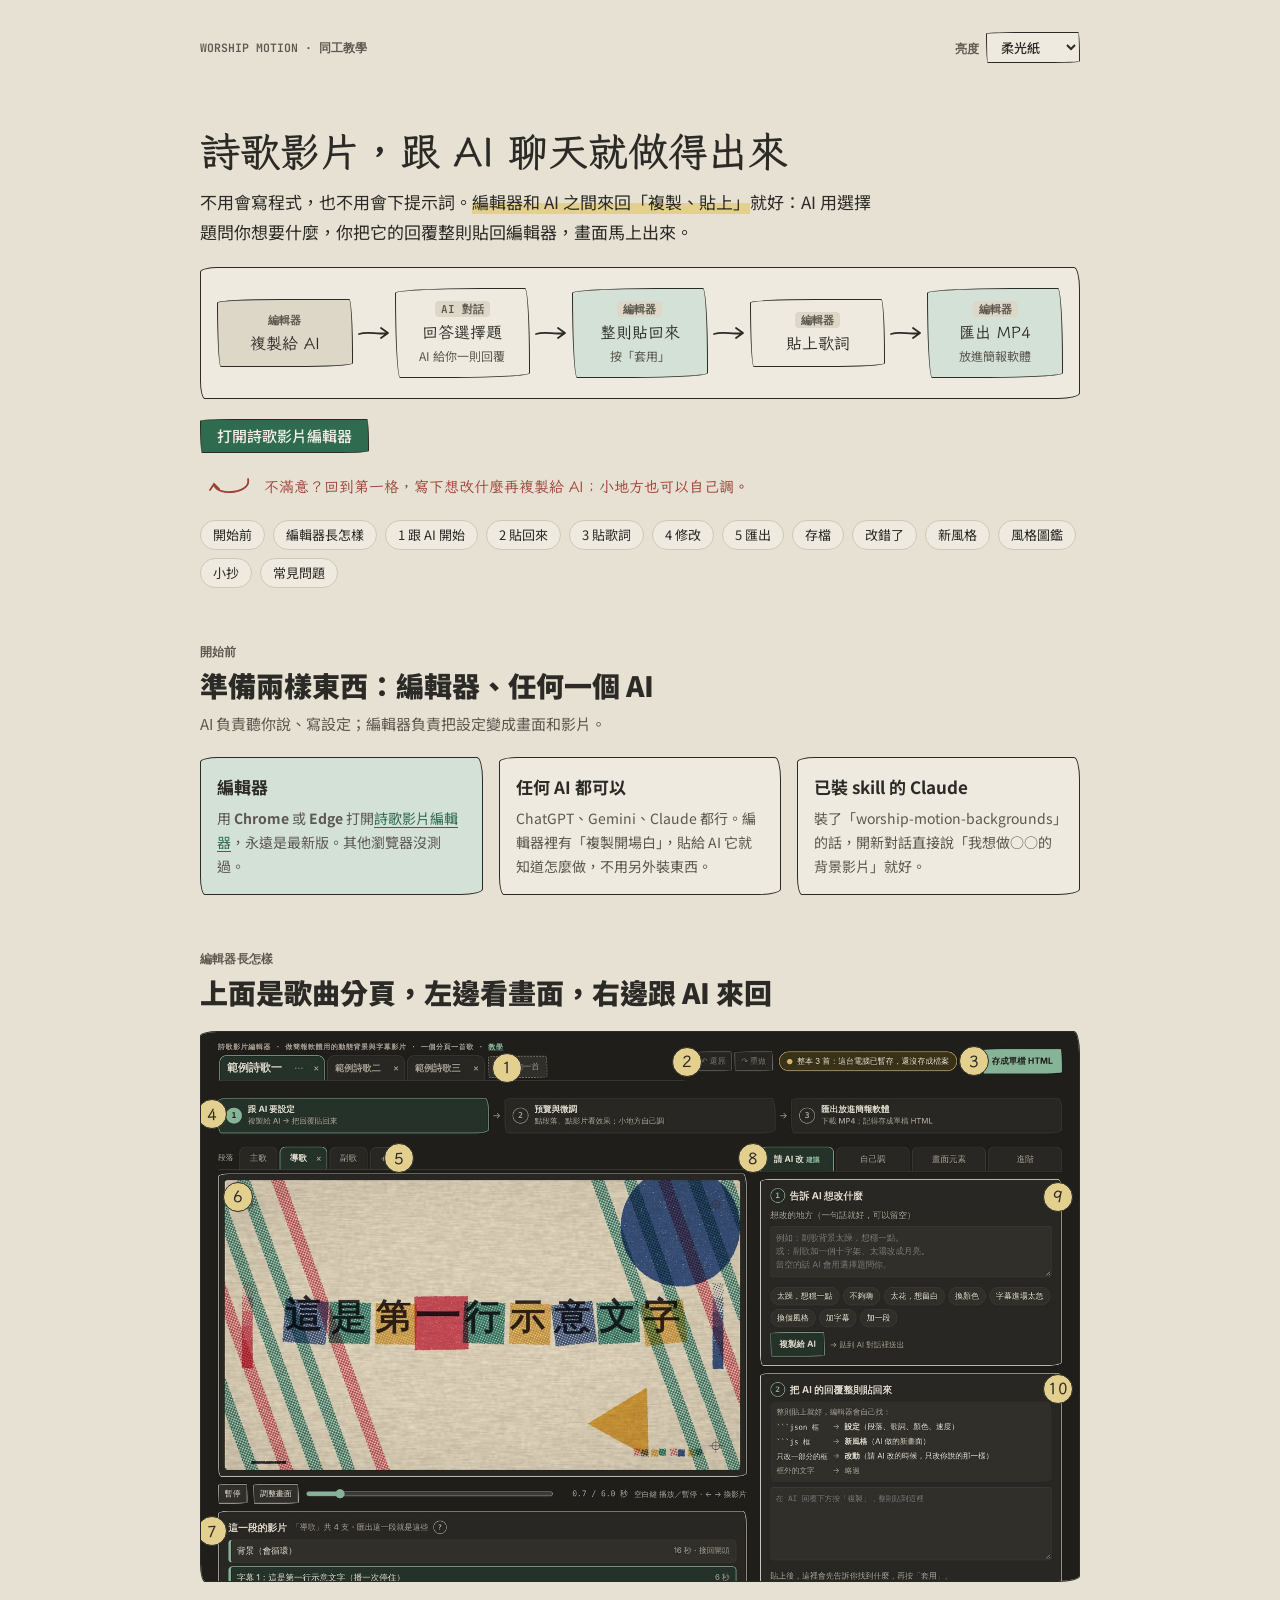
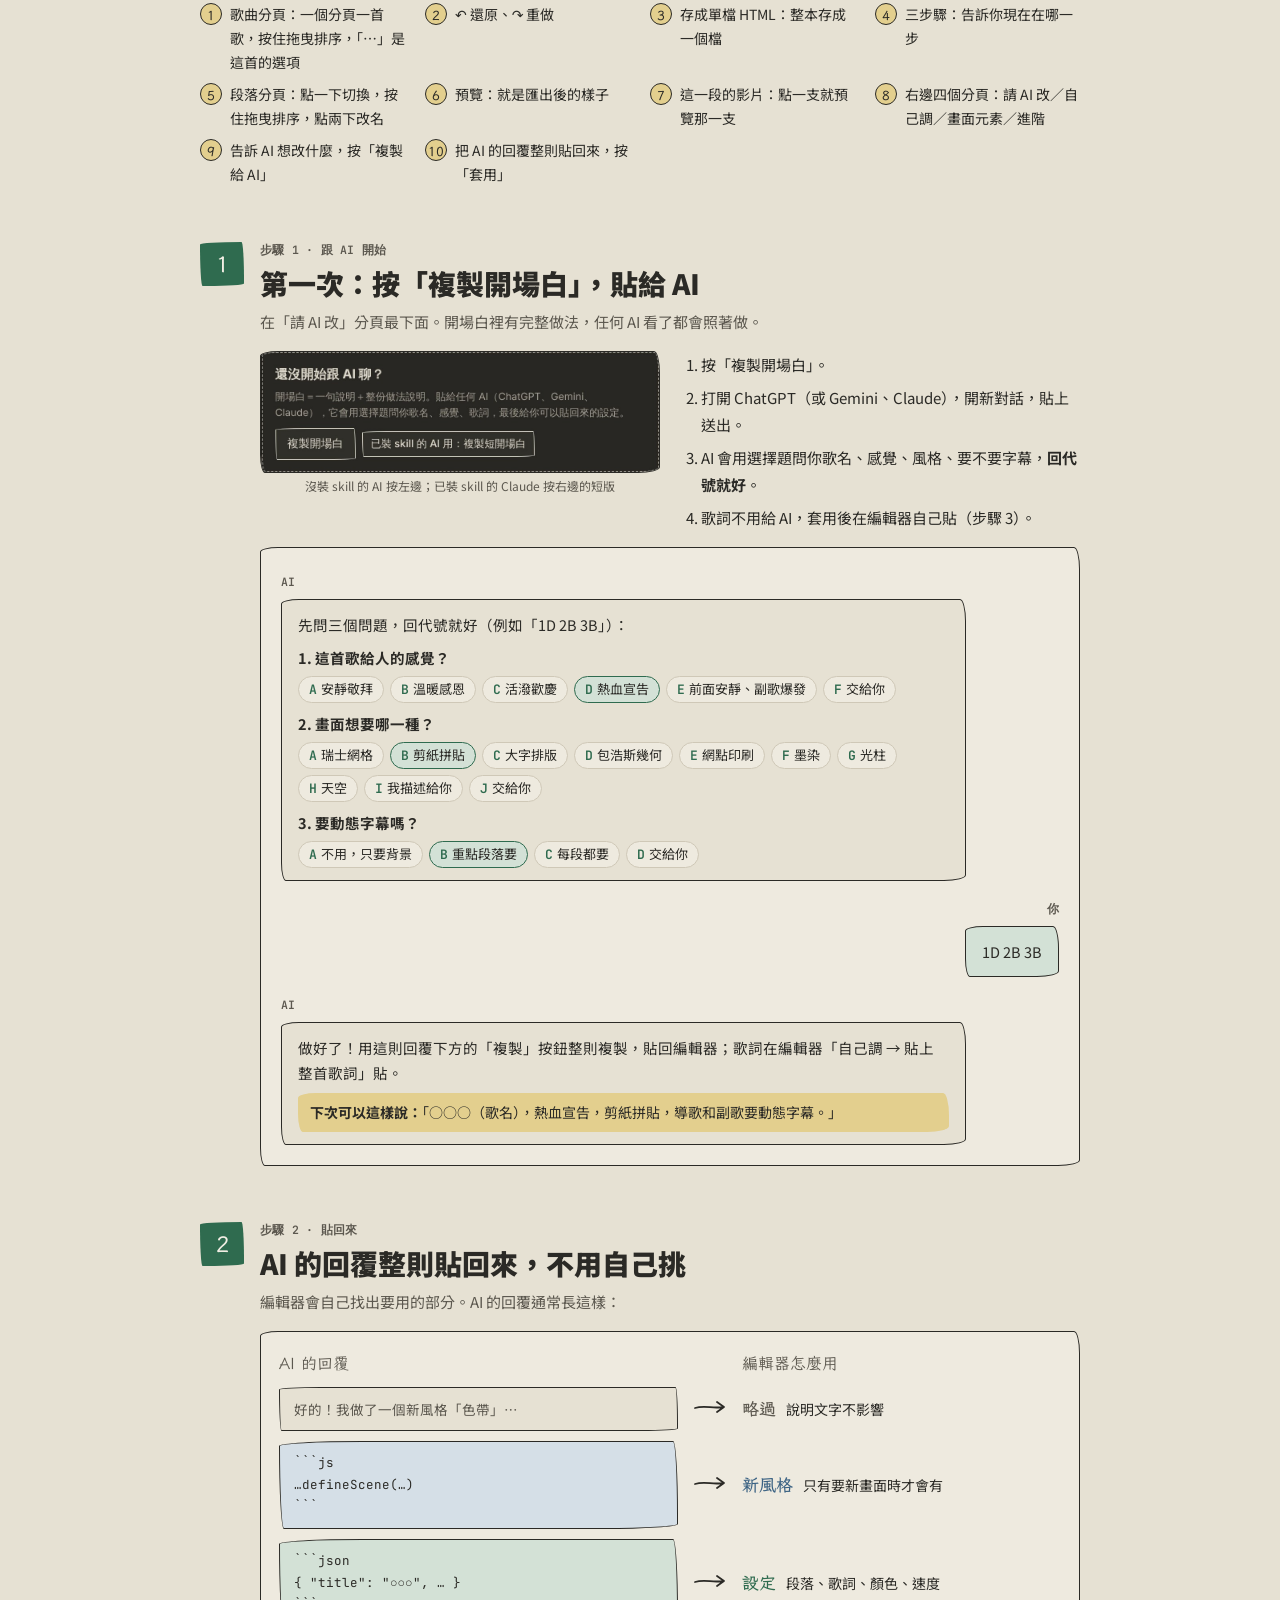
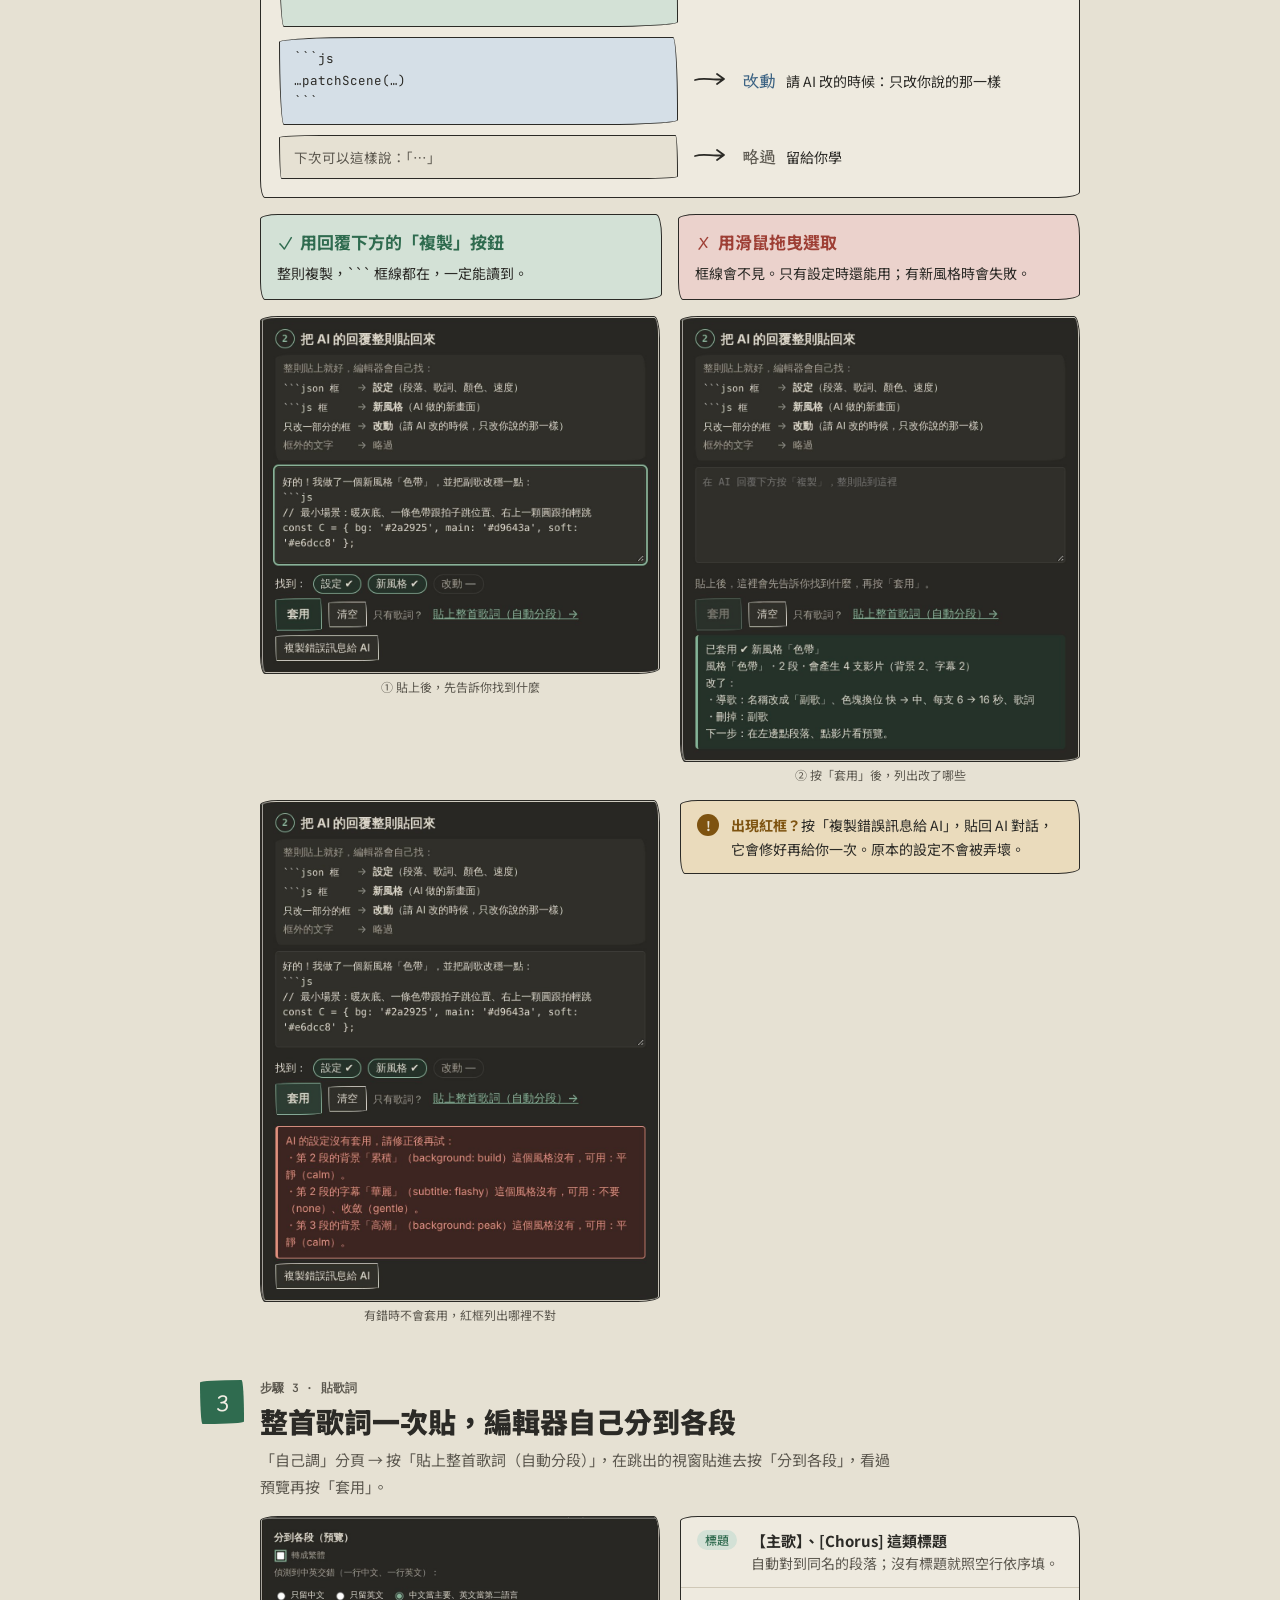
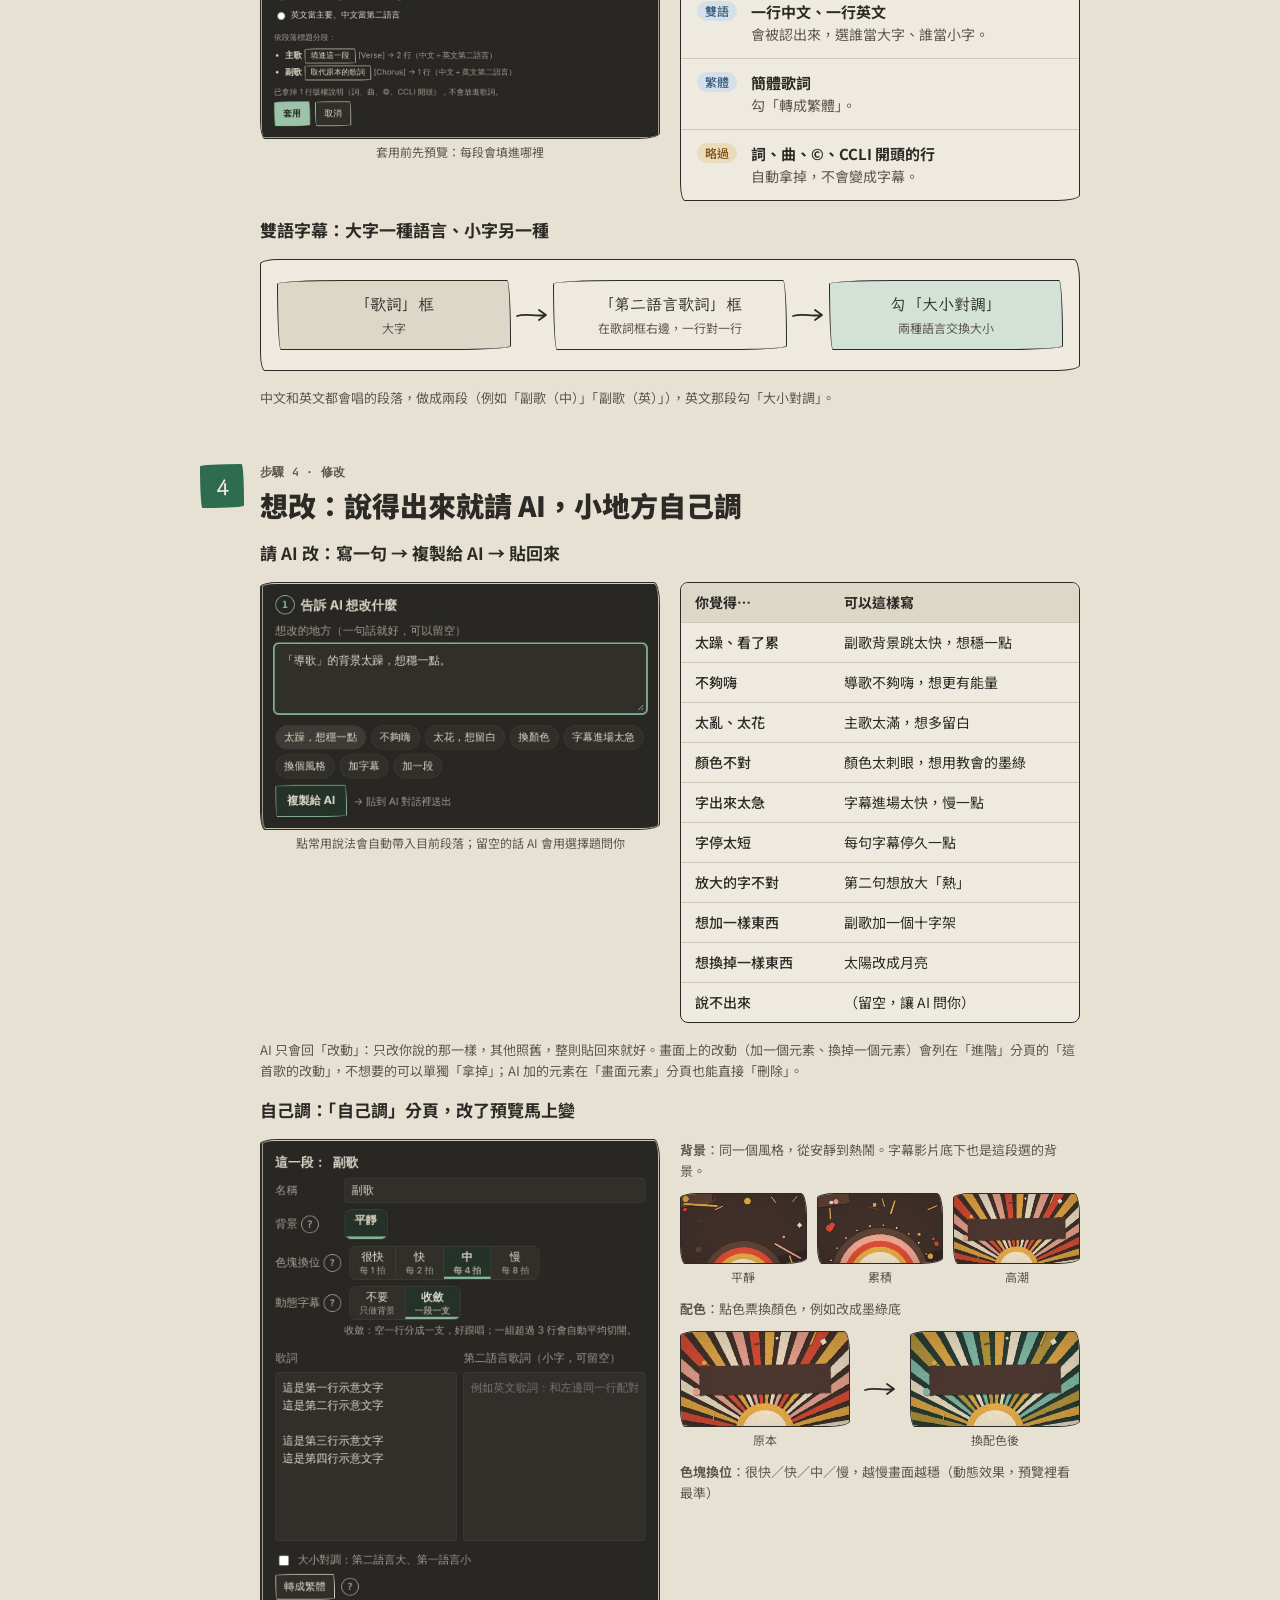
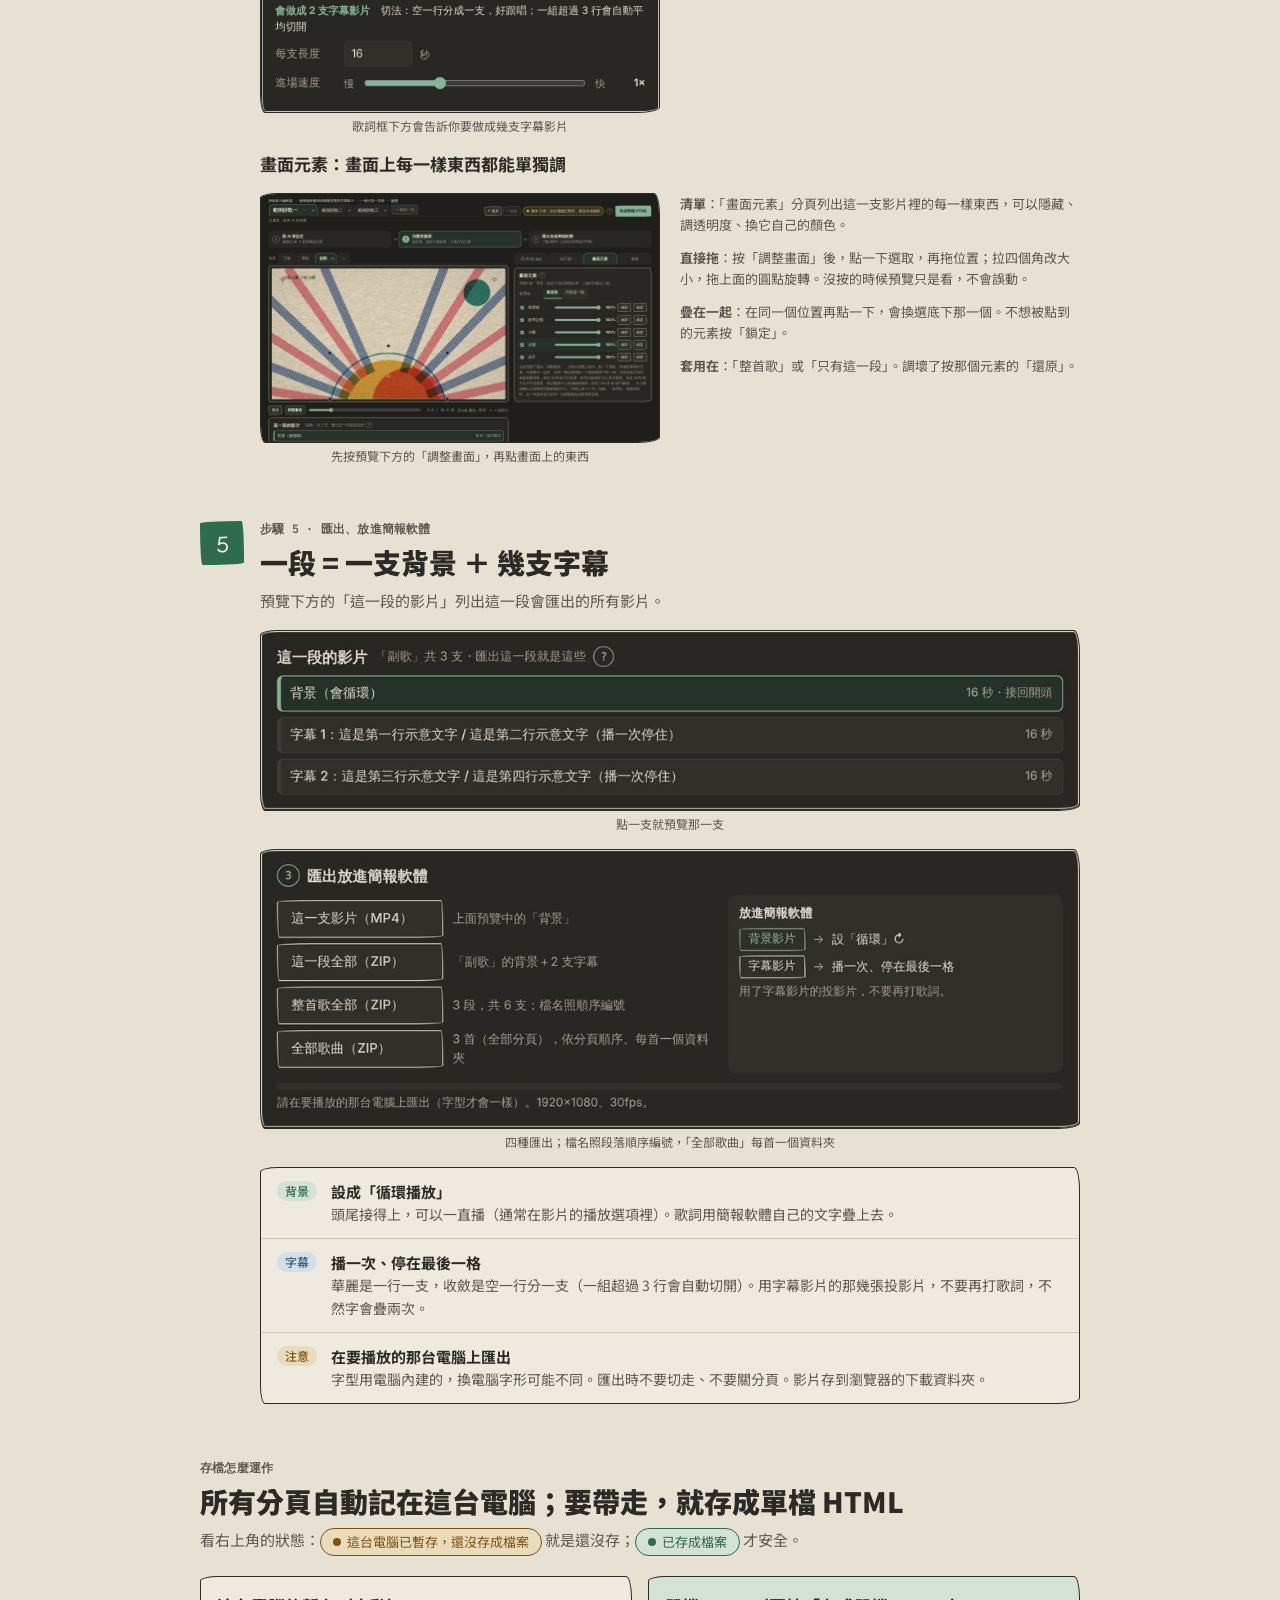
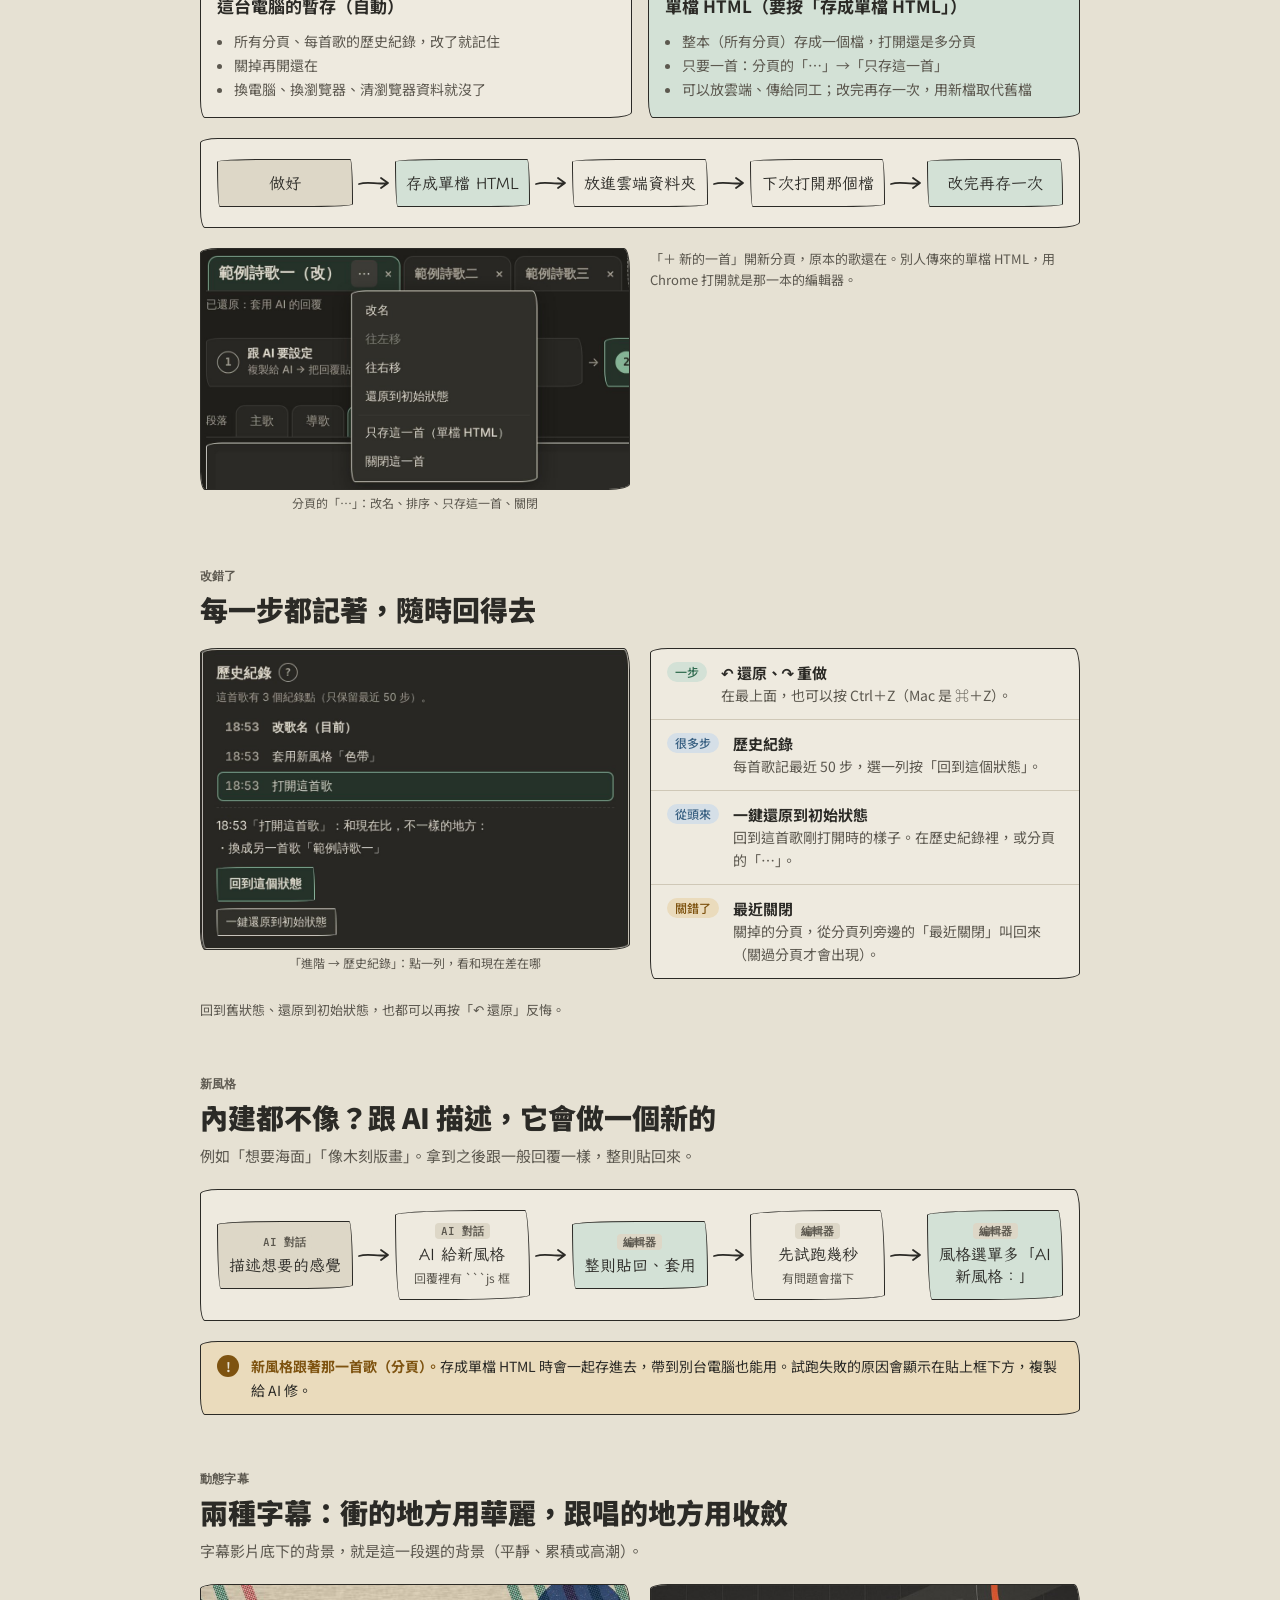
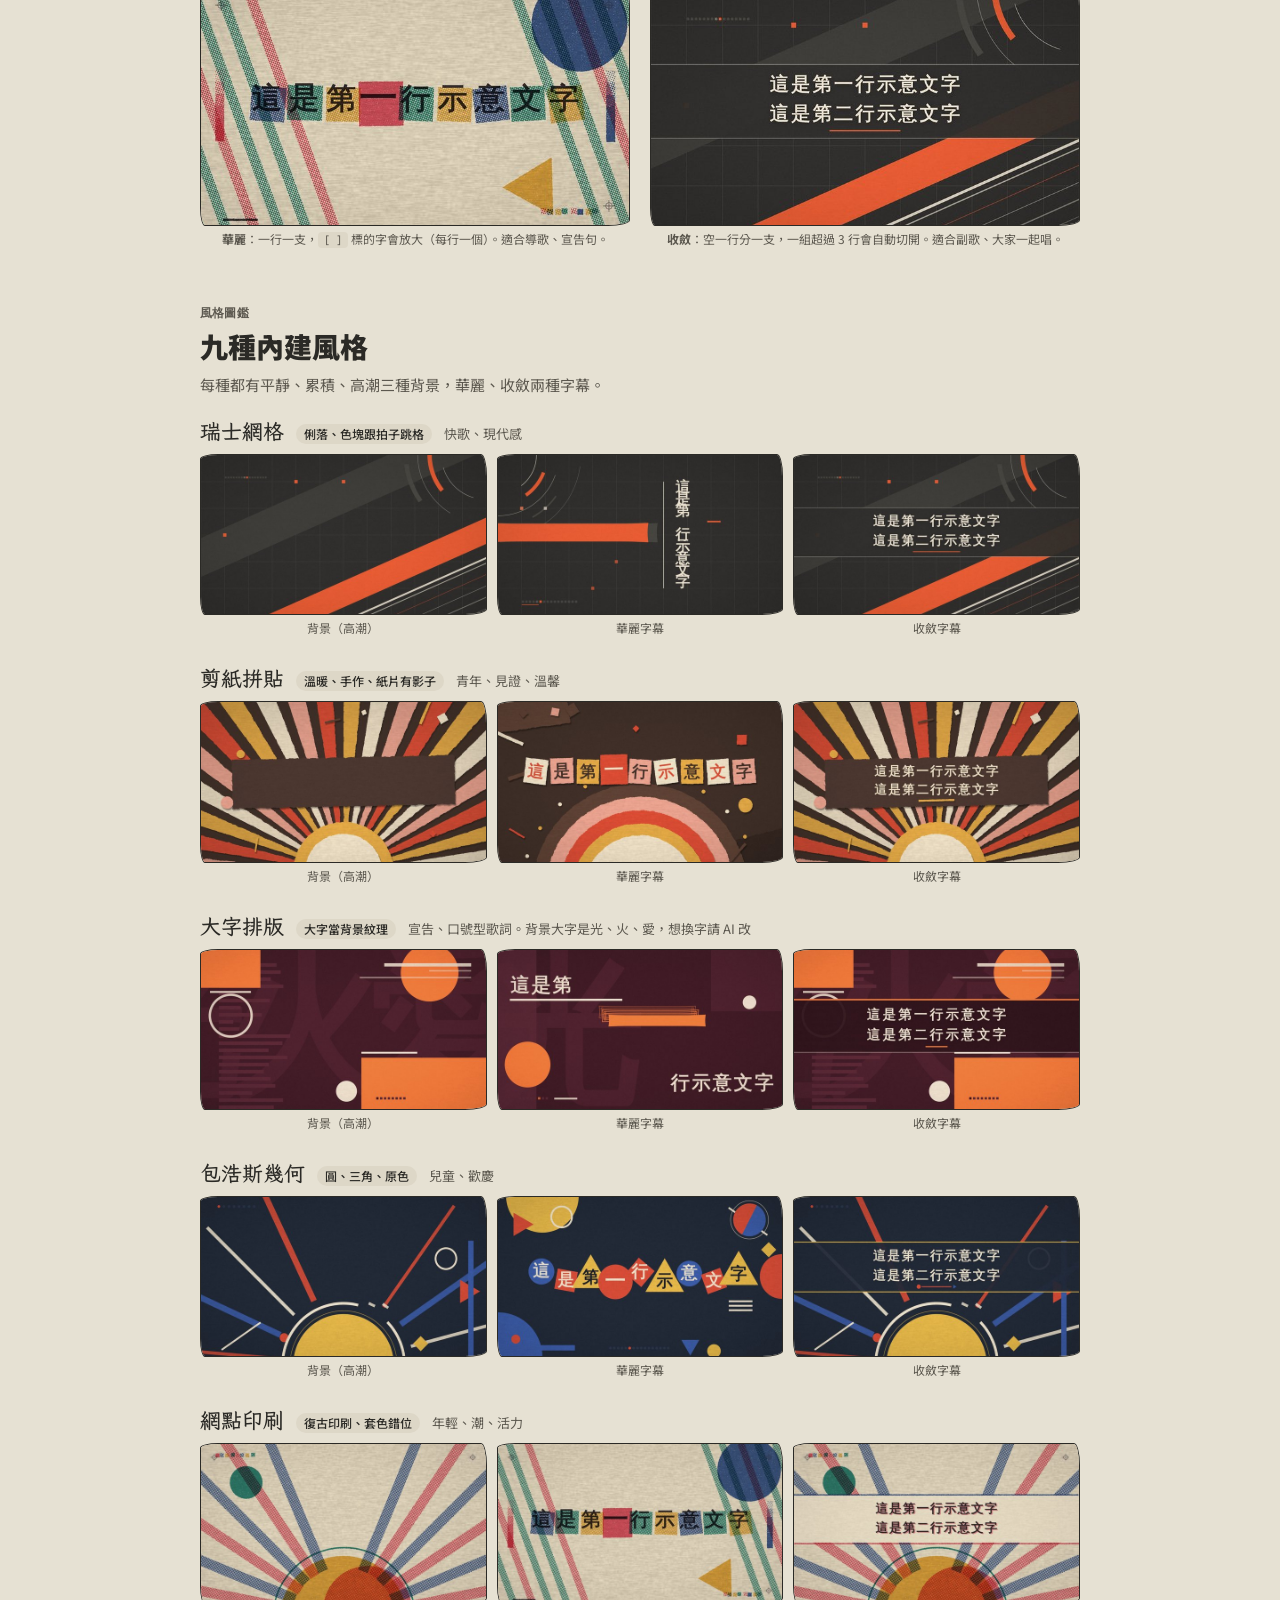
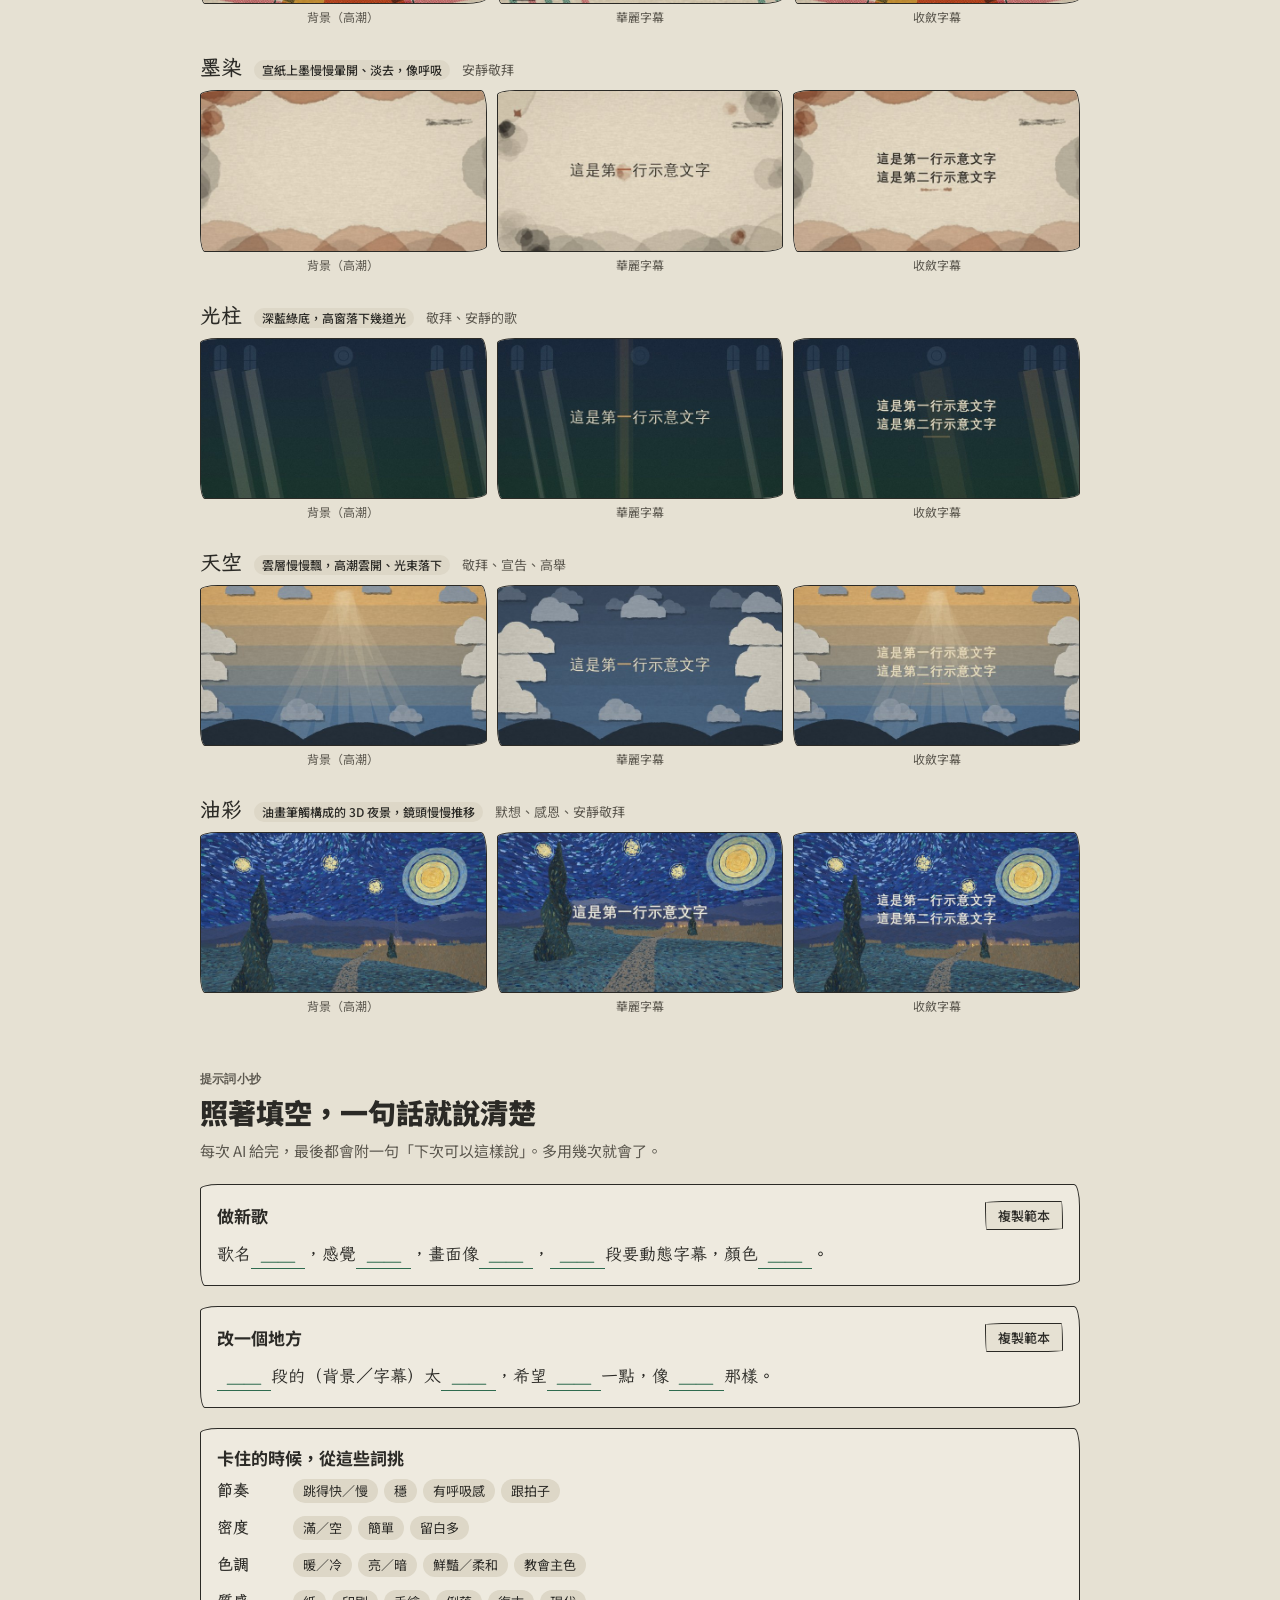
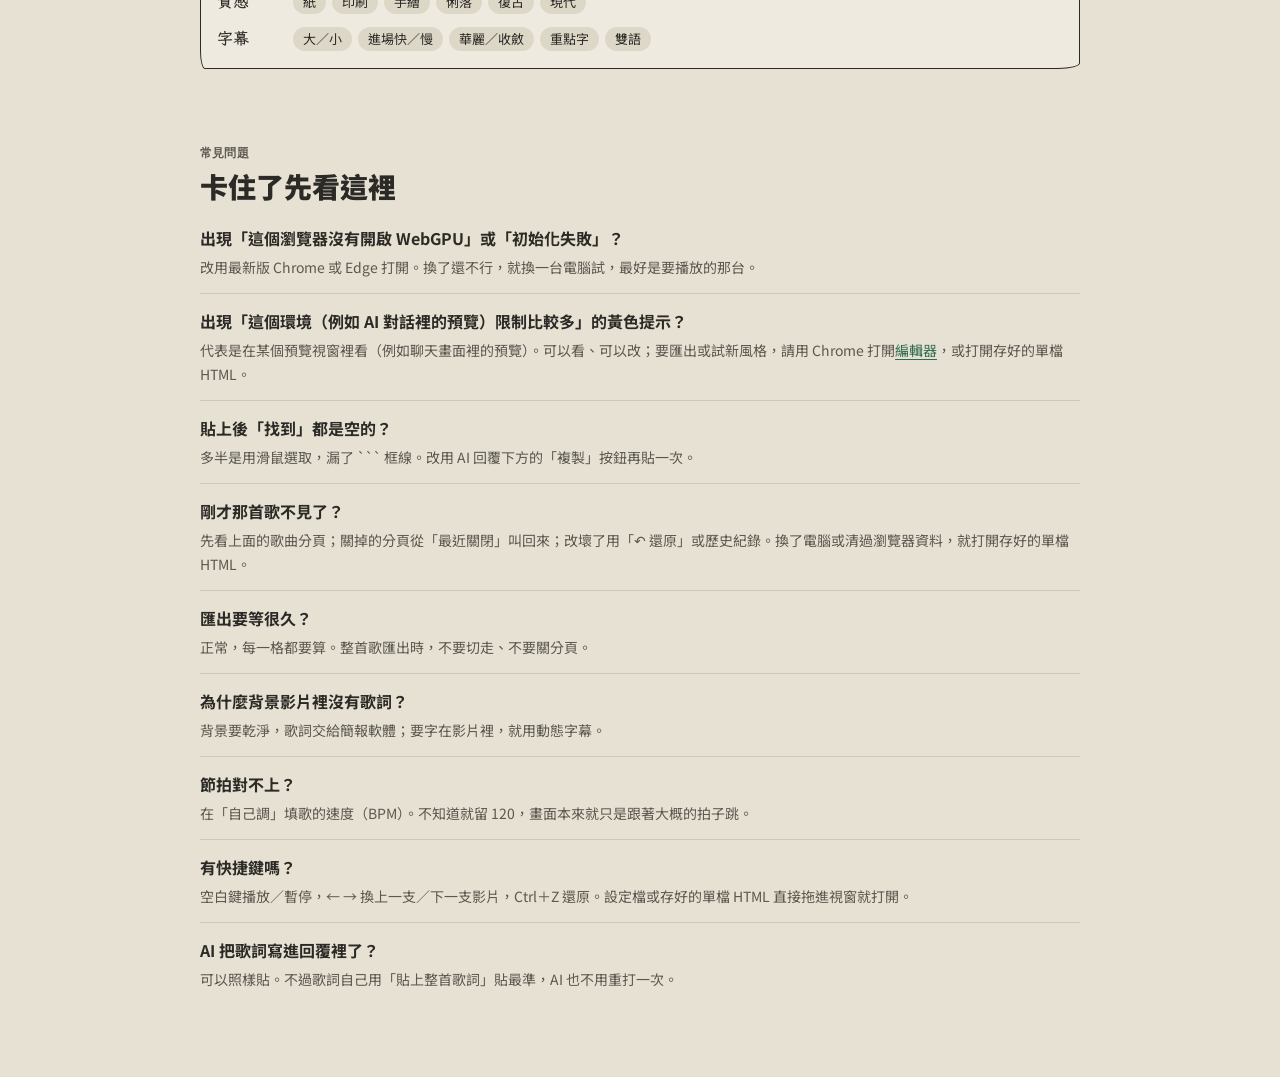
==== commit 1450bb27: "教學頁補上畫面元素、調整畫面、AI 只回改動；貼上框與元素清單的提示跟上；截圖重拍 Co-Authored-By: Claude Fable 5.2 <noreply@anthropic.com> C" ====
--- a/guide/index.html
+++ b/guide/index.html
@@ -155,7 +155,7 @@
         <h2>AI 的回覆整則貼回來，不用自己挑</h2>
         <p>編輯器會自己找出要用的部分。AI 的回覆通常長這樣：</p>
       </div>
-      <div class="anat" role="img" aria-label="AI 回覆的各部分：說明文字略過；js 程式碼框變成新風格；json 程式碼框變成設定；下次可以這樣說略過">
+      <div class="anat" role="img" aria-label="AI 回覆的各部分：說明文字略過；js 程式碼框變成新風格；json 程式碼框變成設定；patchScene 程式碼框變成改動；下次可以這樣說略過">
         <span class="anat-head">AI 的回覆</span><span class="anat-head"></span><span class="anat-head">編輯器怎麼用</span>
         <div class="seg seg-text">好的！我做了一個新風格「色帶」…</div>
         <div class="to"><svg viewBox="0 0 34 16" aria-hidden="true"><path d="M2 9 C 12 6, 20 10, 30 8 M 24 3 L 31 8 L 24 13"/></svg></div>
@@ -166,6 +166,9 @@
         <div class="seg seg-json">```json<br>{ "title": "○○○", … }<br>```</div>
         <div class="to"><svg viewBox="0 0 34 16" aria-hidden="true"><path d="M2 9 C 12 6, 20 10, 30 8 M 24 3 L 31 8 L 24 13"/></svg></div>
         <div class="res res-json"><b>設定</b><span>段落、歌詞、顏色、速度</span></div>
+        <div class="seg seg-js">```js<br>…patchScene(…)<br>```</div>
+        <div class="to"><svg viewBox="0 0 34 16" aria-hidden="true"><path d="M2 9 C 12 6, 20 10, 30 8 M 24 3 L 31 8 L 24 13"/></svg></div>
+        <div class="res res-js"><b>改動</b><span>請 AI 改的時候：只改你說的那一樣</span></div>
         <div class="seg seg-text">下次可以這樣說：「…」</div>
         <div class="to"><svg viewBox="0 0 34 16" aria-hidden="true"><path d="M2 9 C 12 6, 20 10, 30 8 M 24 3 L 31 8 L 24 13"/></svg></div>
         <div class="res res-skip"><b>略過</b><span>留給你學</span></div>
@@ -175,7 +178,7 @@
         <div class="dont"><h3><span class="mark-no">✗</span>用滑鼠拖曳選取</h3><span>框線會不見。只有設定時還能用；有新風格時會失敗。</span></div>
       </div>
       <div class="two">
-        <figure class="plain"><img src="img/paste_detect.jpg" alt="貼上後顯示「找到：」，後面列出設定、新風格各有沒有找到"><figcaption>① 貼上後，先告訴你找到什麼</figcaption></figure>
+        <figure class="plain"><img src="img/paste_detect.jpg" alt="貼上後顯示「找到：」，後面列出設定、新風格、改動各有沒有找到"><figcaption>① 貼上後，先告訴你找到什麼</figcaption></figure>
         <figure class="plain"><img src="img/paste_applied.jpg" alt="按套用後列出改了哪些"><figcaption>② 按「套用」後，列出改了哪些</figcaption></figure>
       </div>
       <div class="two">
@@ -239,11 +242,14 @@
               <tr><td>字出來太急</td><td>字幕進場太快，慢一點</td></tr>
               <tr><td>字停太短</td><td>每句字幕停久一點</td></tr>
               <tr><td>放大的字不對</td><td>第二句想放大「熱」</td></tr>
+              <tr><td>想加一樣東西</td><td>副歌加一個十字架</td></tr>
+              <tr><td>想換掉一樣東西</td><td>太陽改成月亮</td></tr>
               <tr><td>說不出來</td><td>（留空，讓 AI 問你）</td></tr>
             </tbody>
           </table>
         </div>
       </div>
+      <p class="small muted">AI 只會回「改動」：只改你說的那一樣，其他照舊，整則貼回來就好。畫面上的改動（加一個元素、換掉一個元素）會列在「進階」分頁的「這首歌的改動」，不想要的可以單獨「拿掉」；AI 加的元素在「畫面元素」分頁也能直接「刪除」。</p>
       <h3>自己調：「自己調」分頁，改了預覽馬上變</h3>
       <div class="two">
         <figure class="plain"><img src="img/self_section.jpg" alt="「自己調」分頁的「這一段」：背景、色塊換位、動態字幕、歌詞、第二語言歌詞、每支長度、進場速度"><figcaption>歌詞框下方會告訴你要做成幾支字幕影片</figcaption></figure>
@@ -261,6 +267,16 @@
             <figure><img src="img/pal_after.jpg" alt="剪紙拼貼換成墨綠底"><figcaption>換配色後</figcaption></figure>
           </div>
           <p class="small muted"><b>色塊換位</b>：很快／快／中／慢，越慢畫面越穩（動態效果，預覽裡看最準）</p>
+        </div>
+      </div>
+      <h3>畫面元素：畫面上每一樣東西都能單獨調</h3>
+      <div class="two">
+        <figure class="plain"><img src="img/elements.jpg" alt="按了「調整畫面」後，預覽上的太陽被選取框框住；右邊「畫面元素」分頁列出這支影片的每個元素"><figcaption>先按預覽下方的「調整畫面」，再點畫面上的東西</figcaption></figure>
+        <div style="display:grid; gap:12px;">
+          <p class="small muted"><b>清單</b>：「畫面元素」分頁列出這一支影片裡的每一樣東西，可以隱藏、調透明度、換它自己的顏色。</p>
+          <p class="small muted"><b>直接拖</b>：按「調整畫面」後，點一下選取，再拖位置；拉四個角改大小，拖上面的圓點旋轉。沒按的時候預覽只是看，不會誤動。</p>
+          <p class="small muted"><b>疊在一起</b>：在同一個位置再點一下，會換選底下那一個。不想被點到的元素按「鎖定」。</p>
+          <p class="small muted"><b>套用在</b>：「整首歌」或「只有這一段」。調壞了按那個元素的「還原」。</p>
         </div>
       </div>
     </div>
